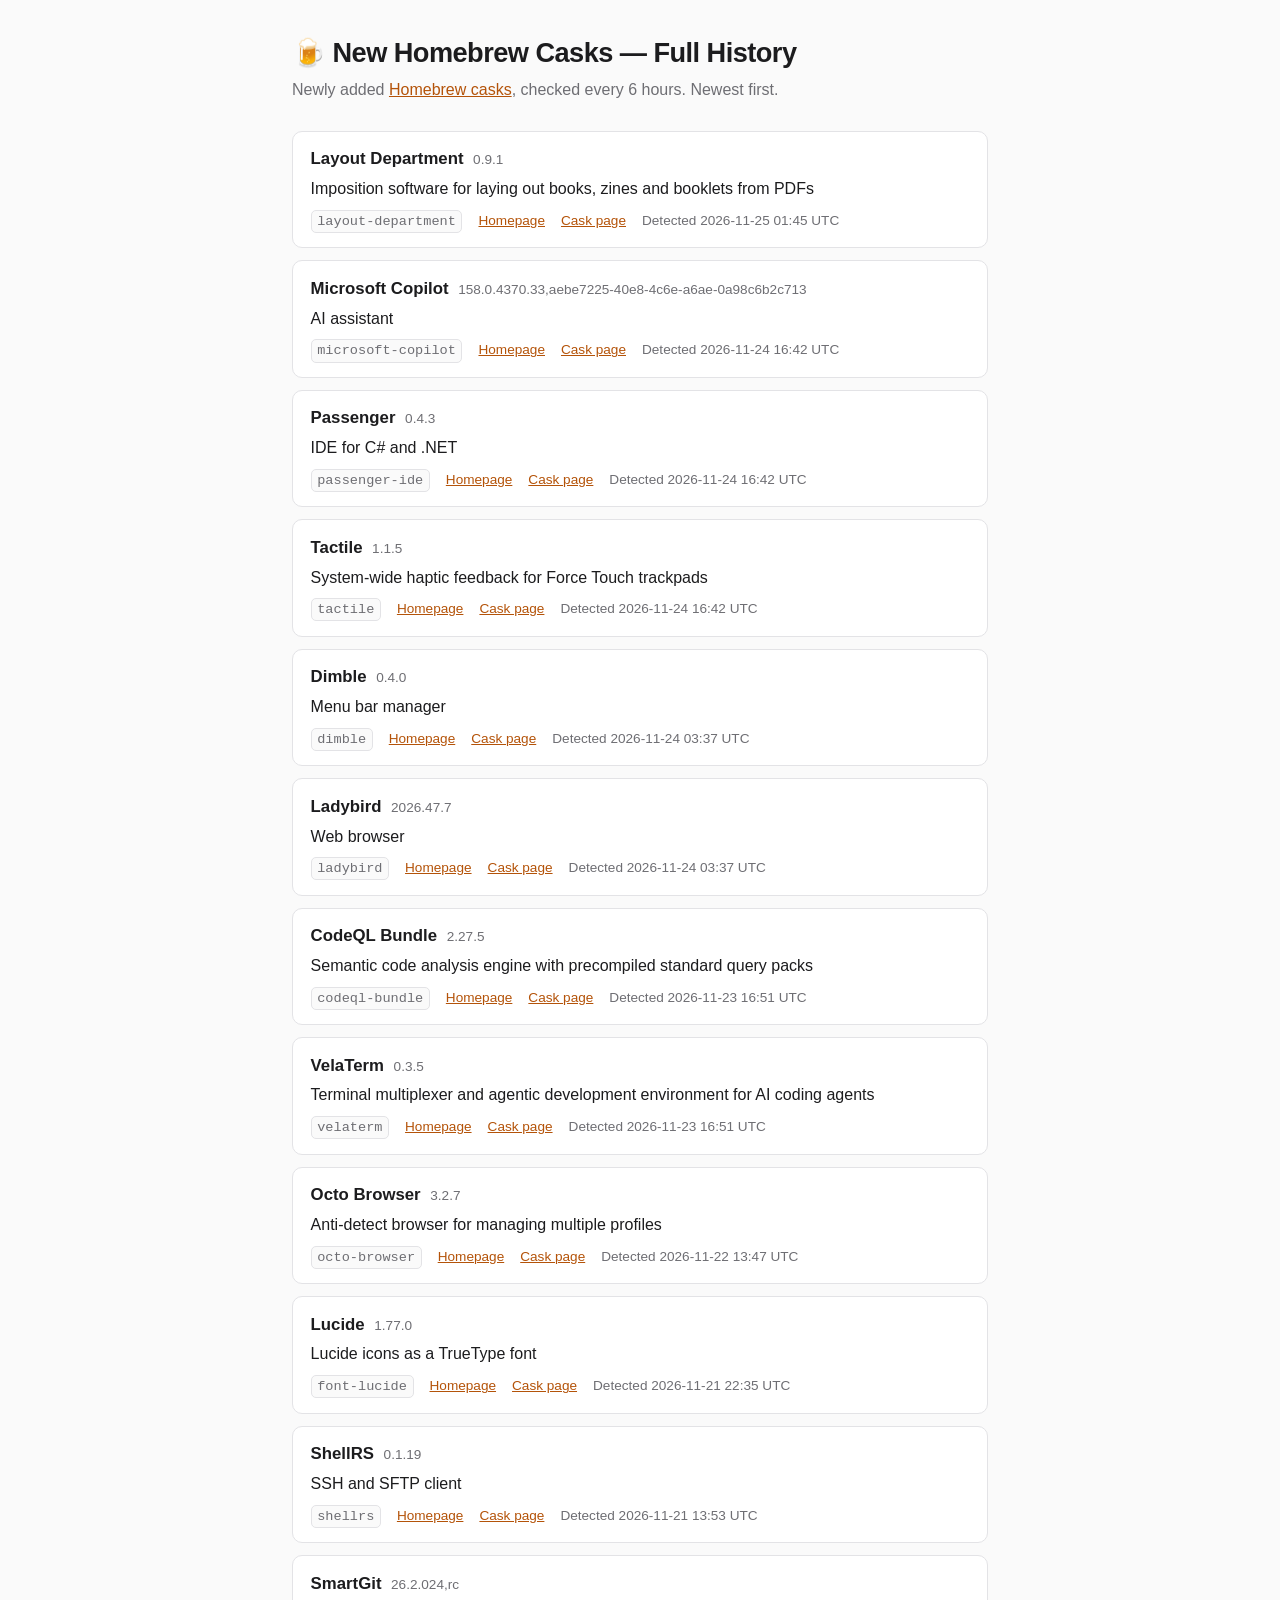
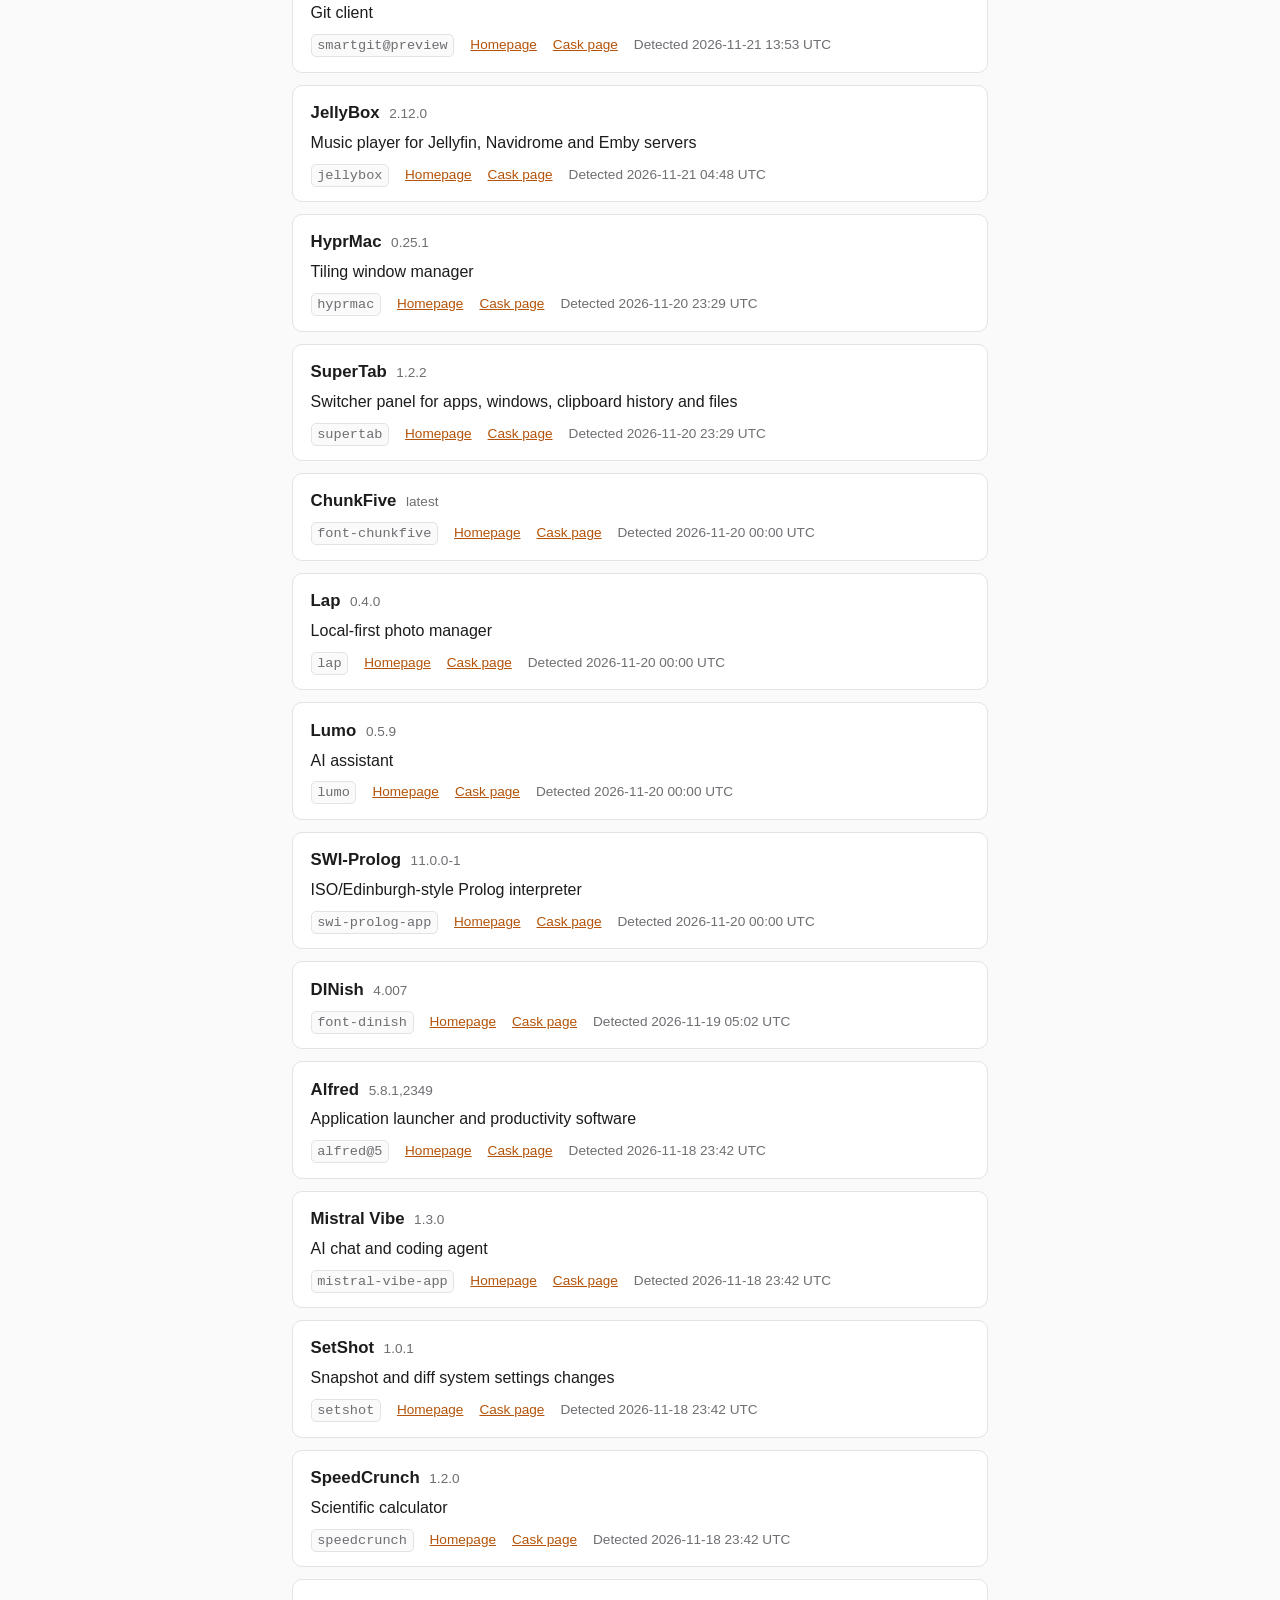
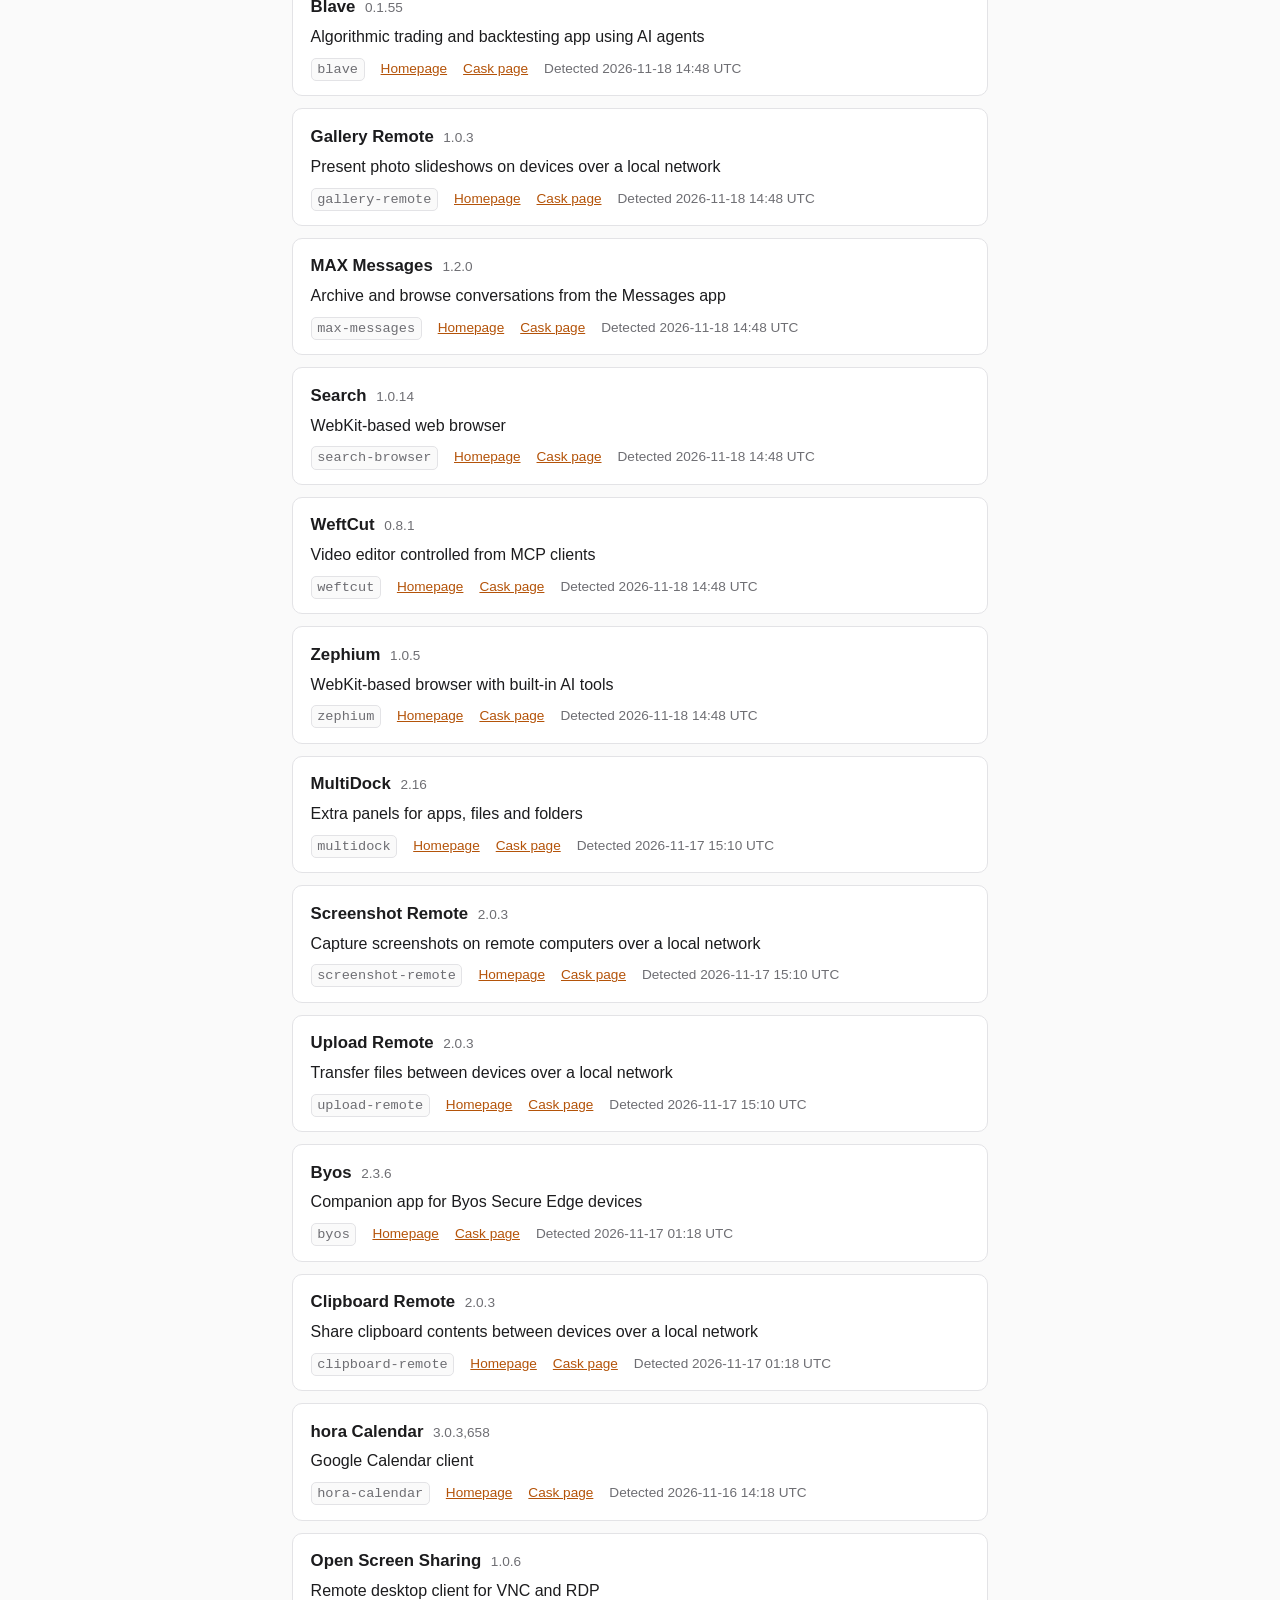
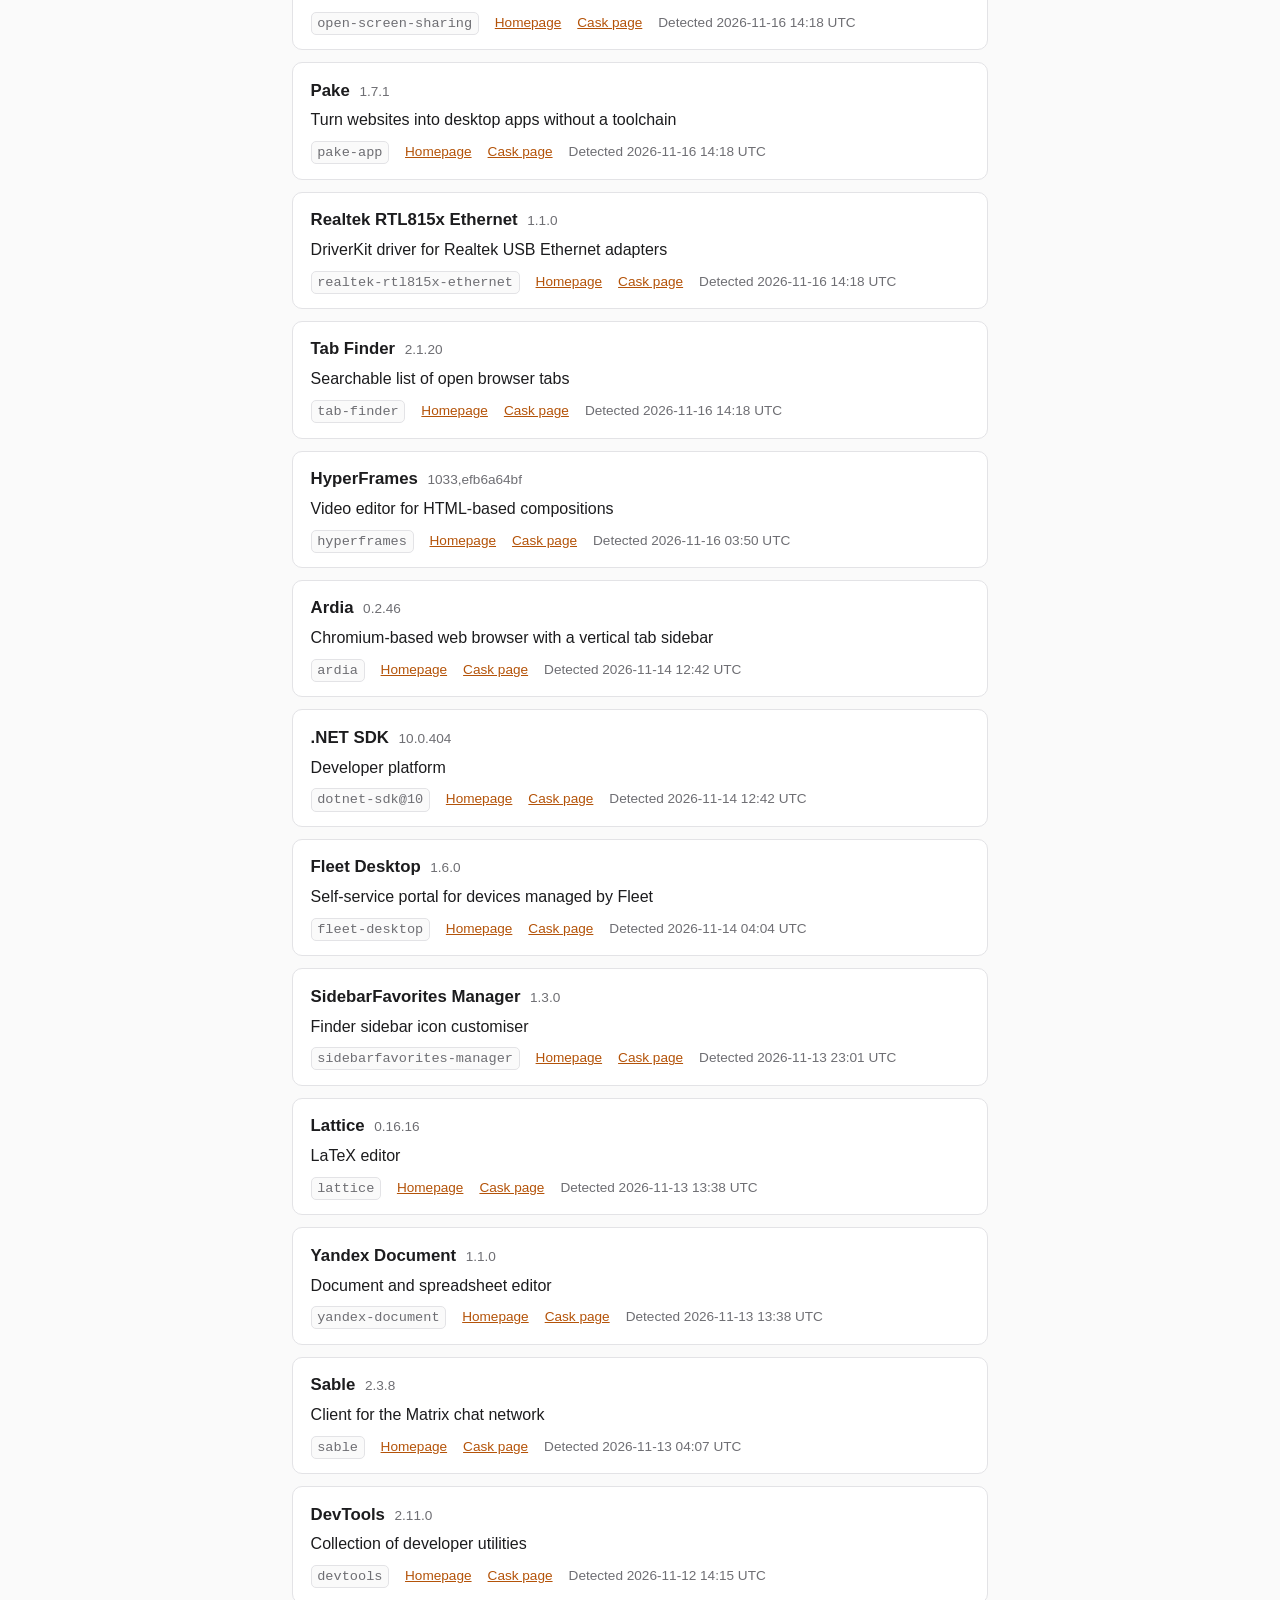
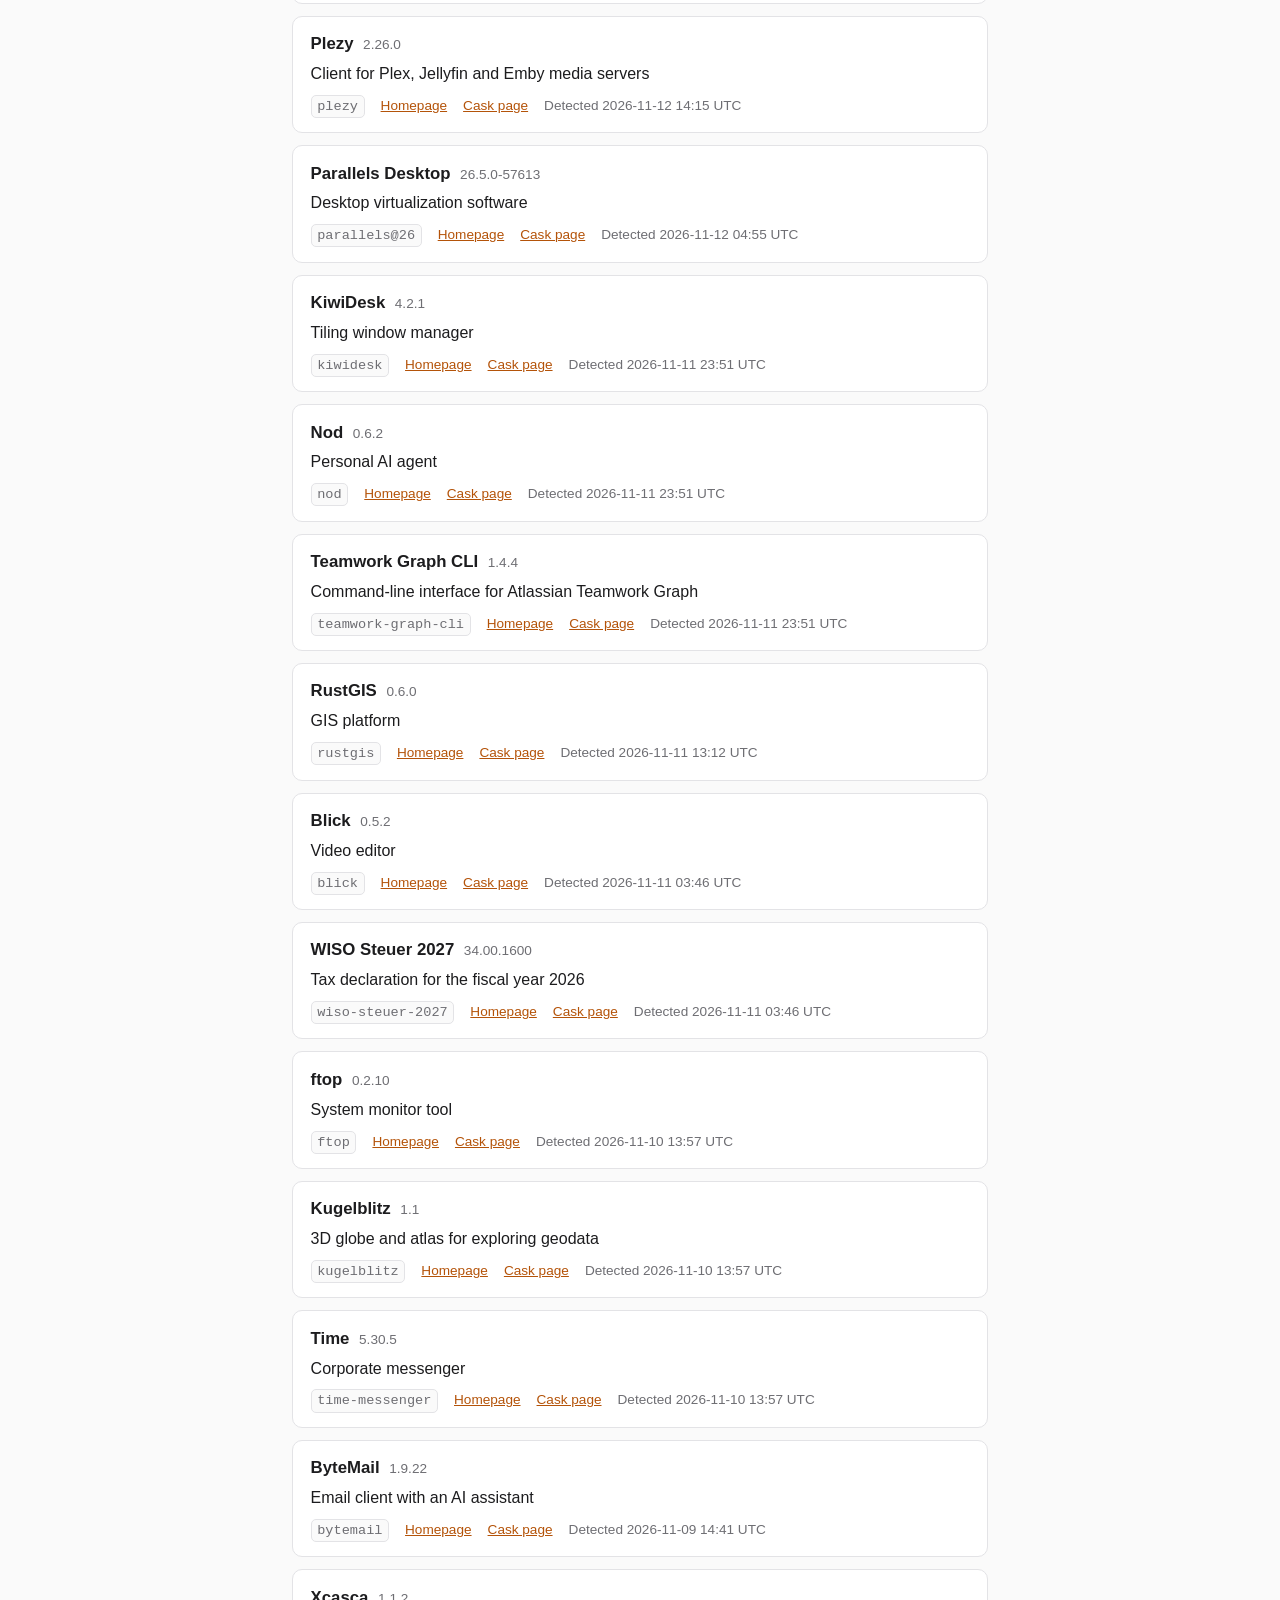
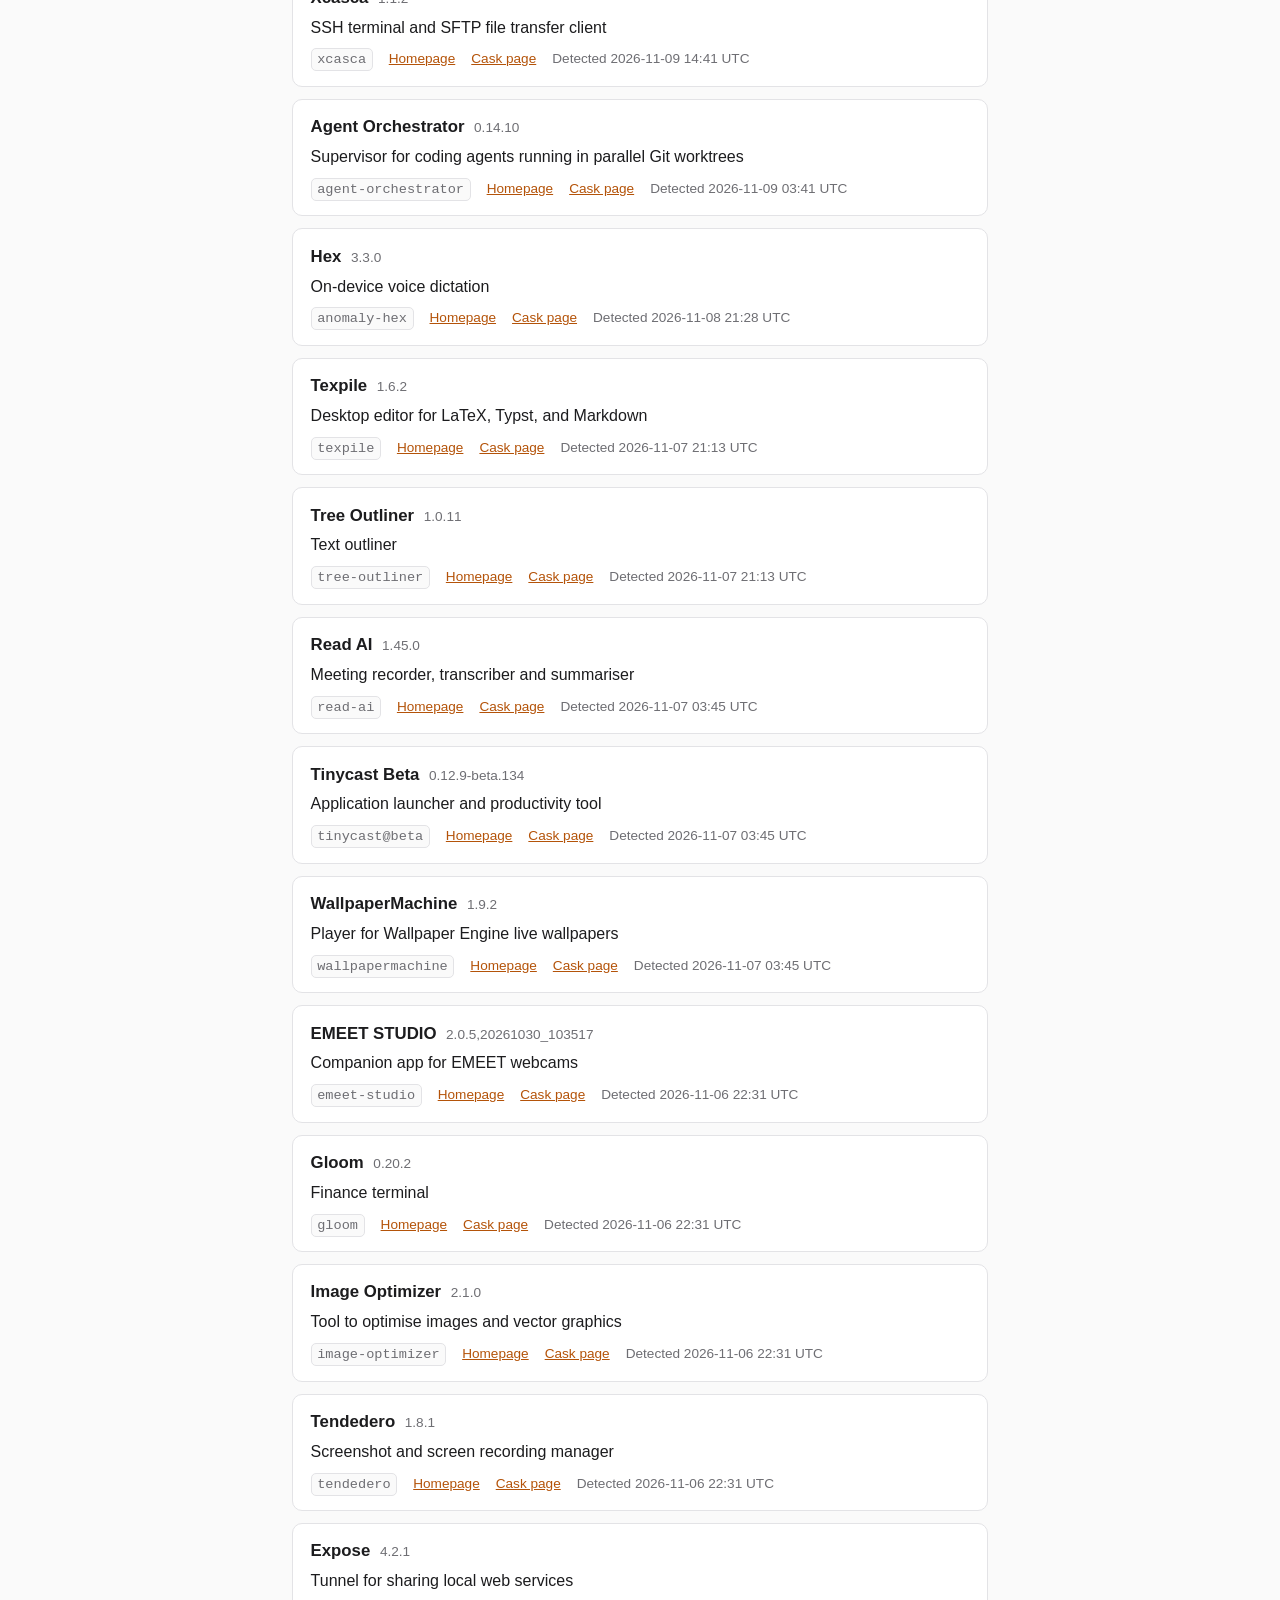
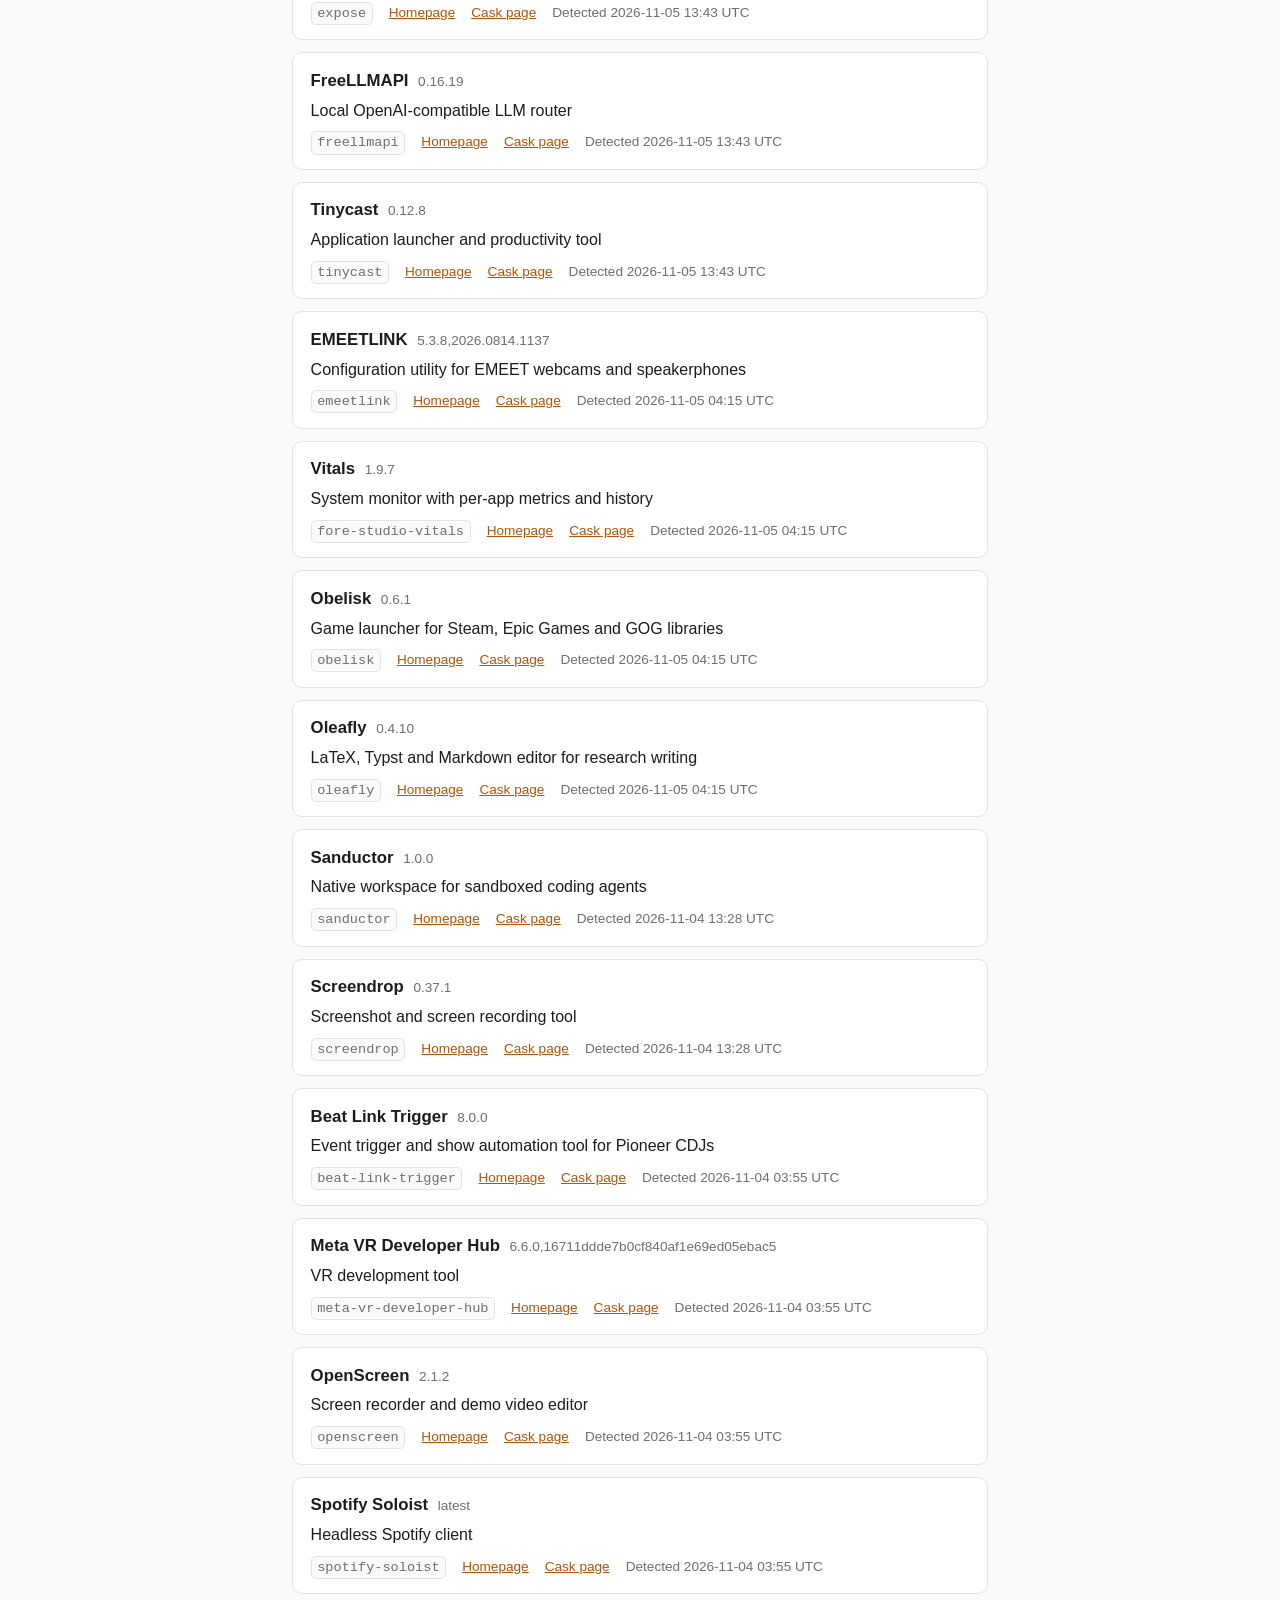
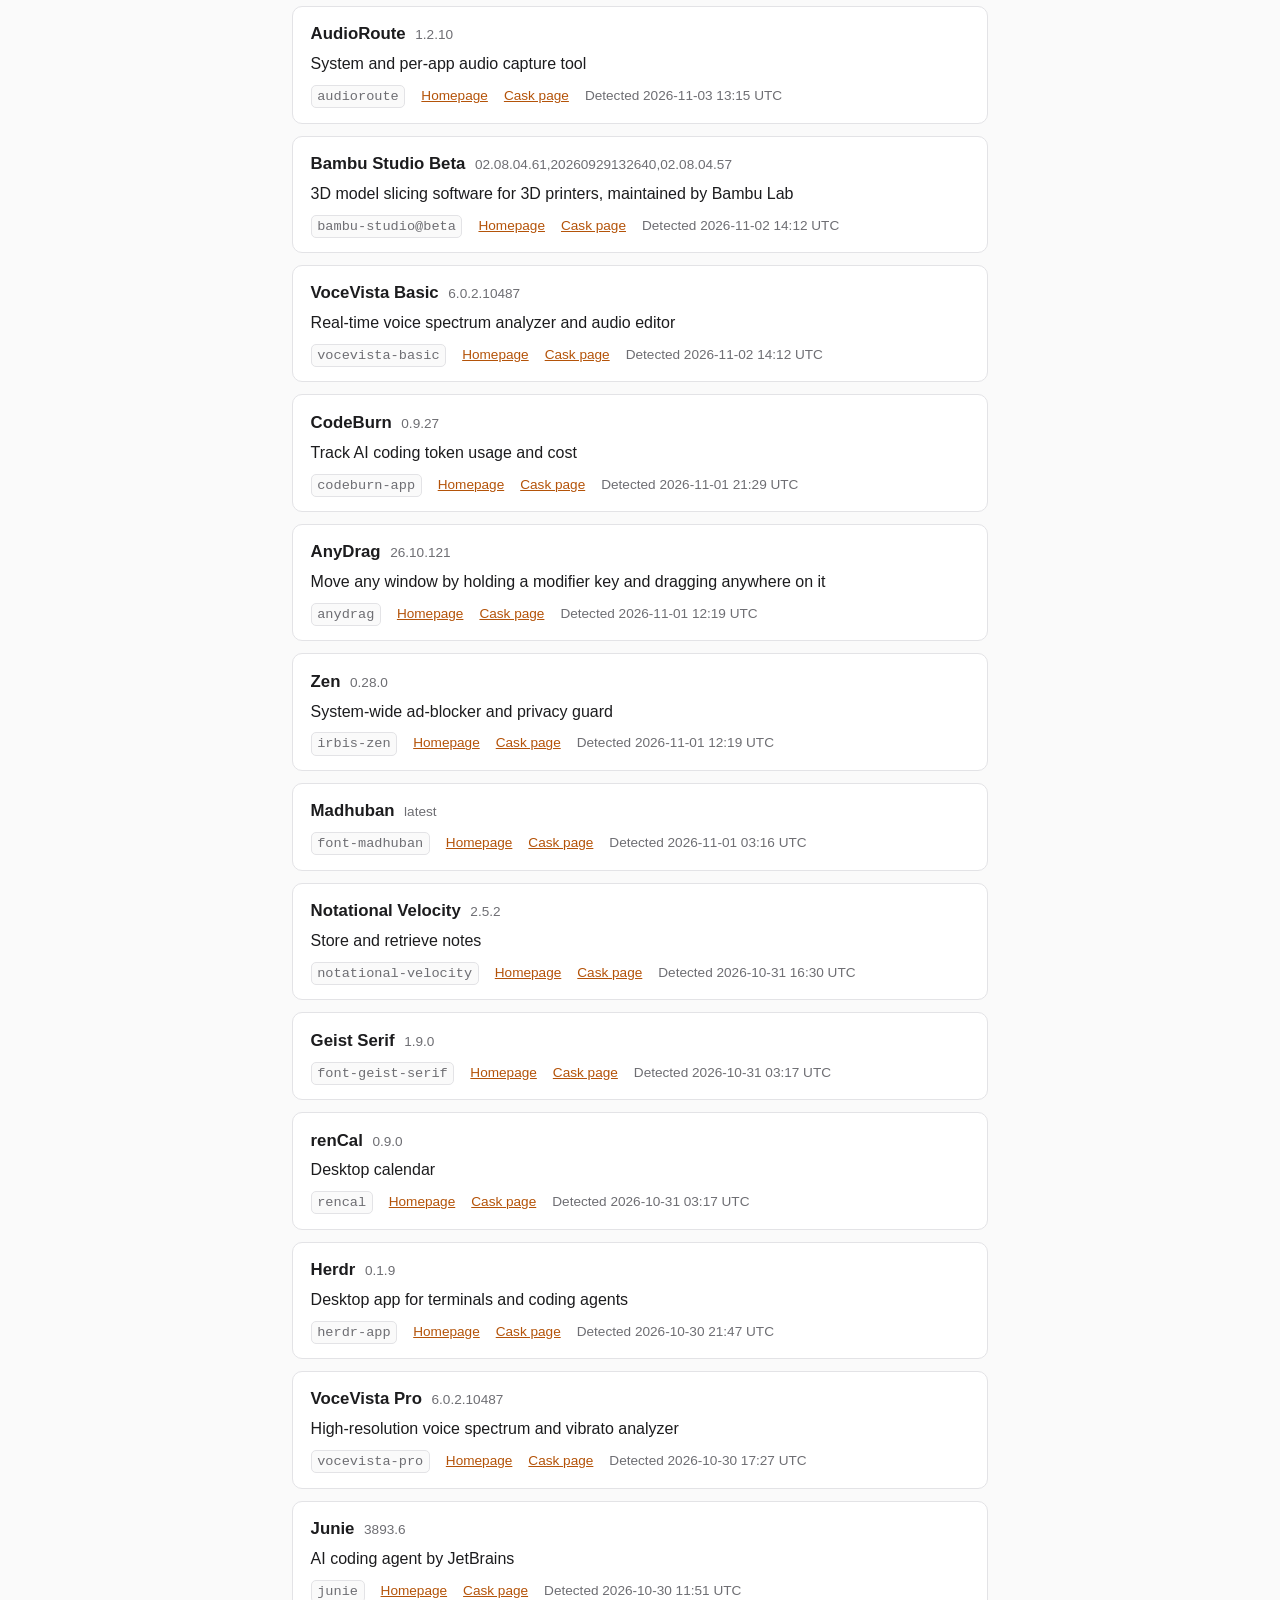
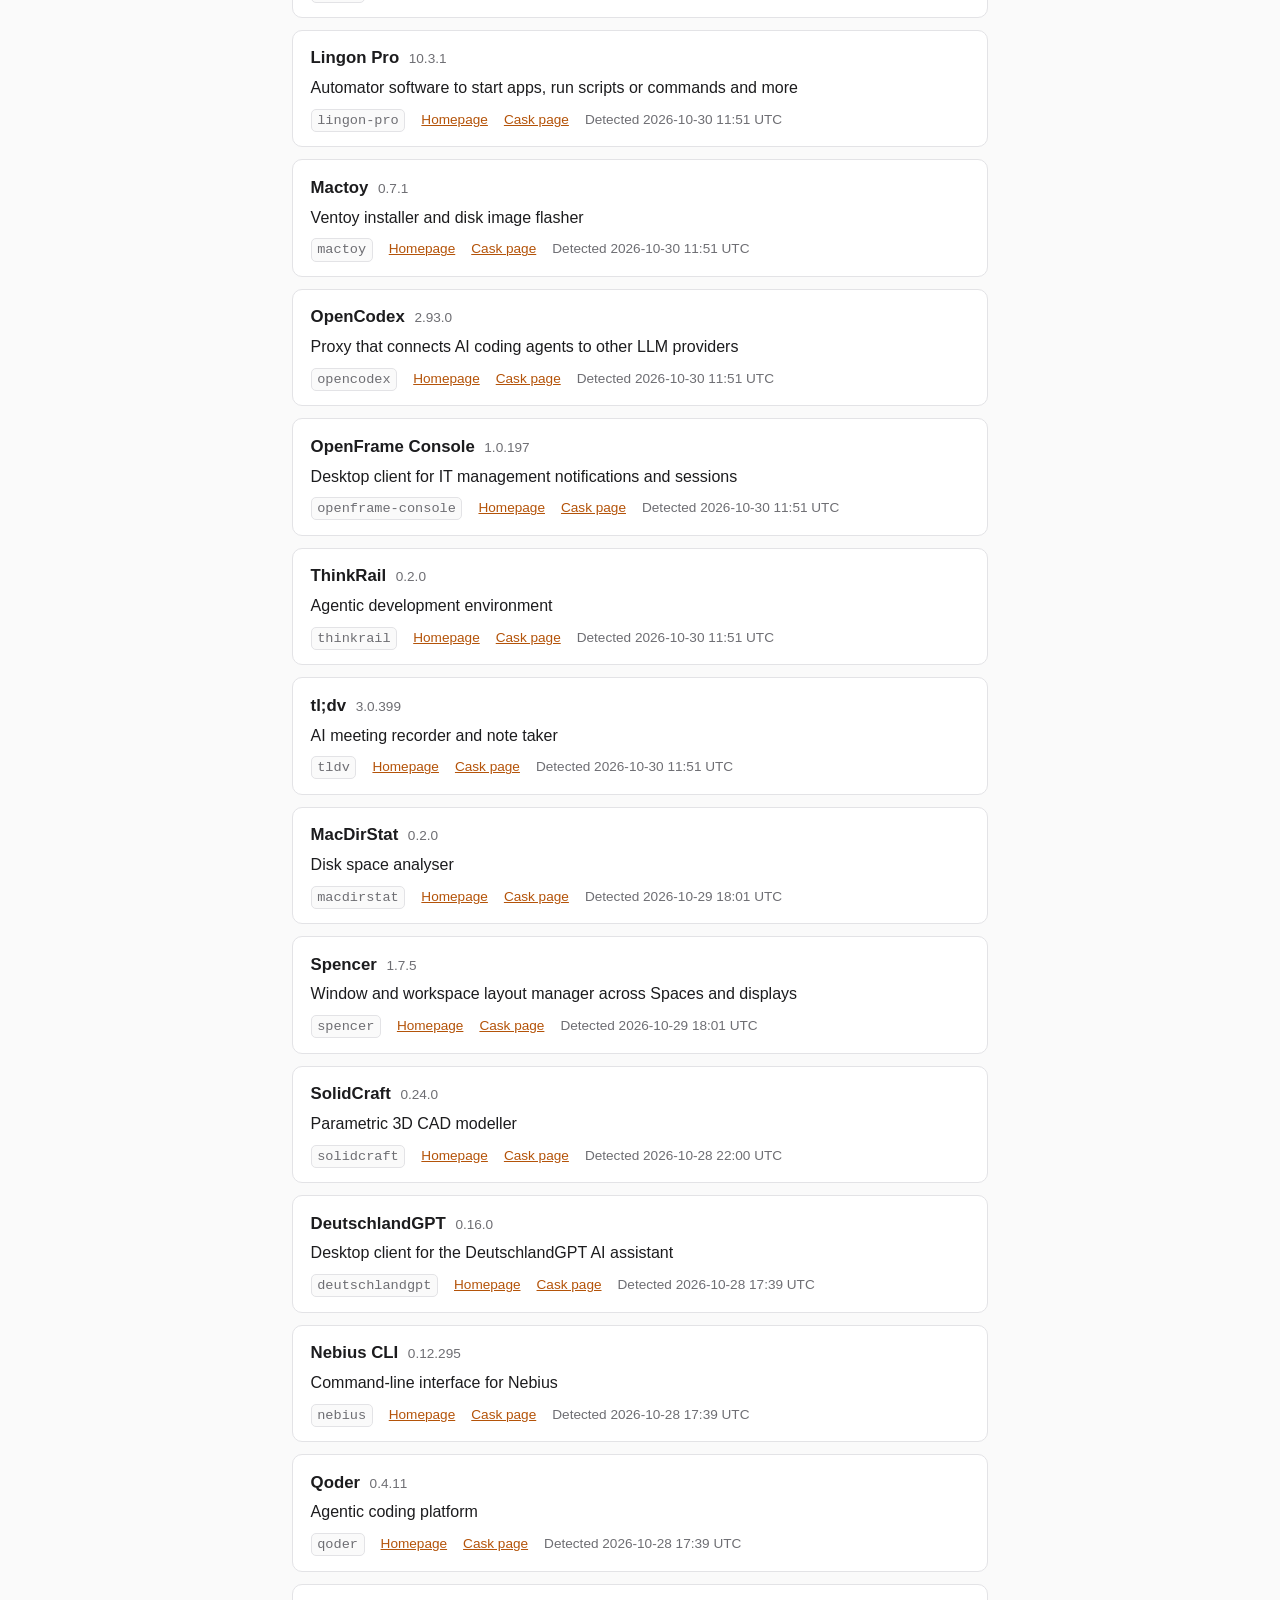
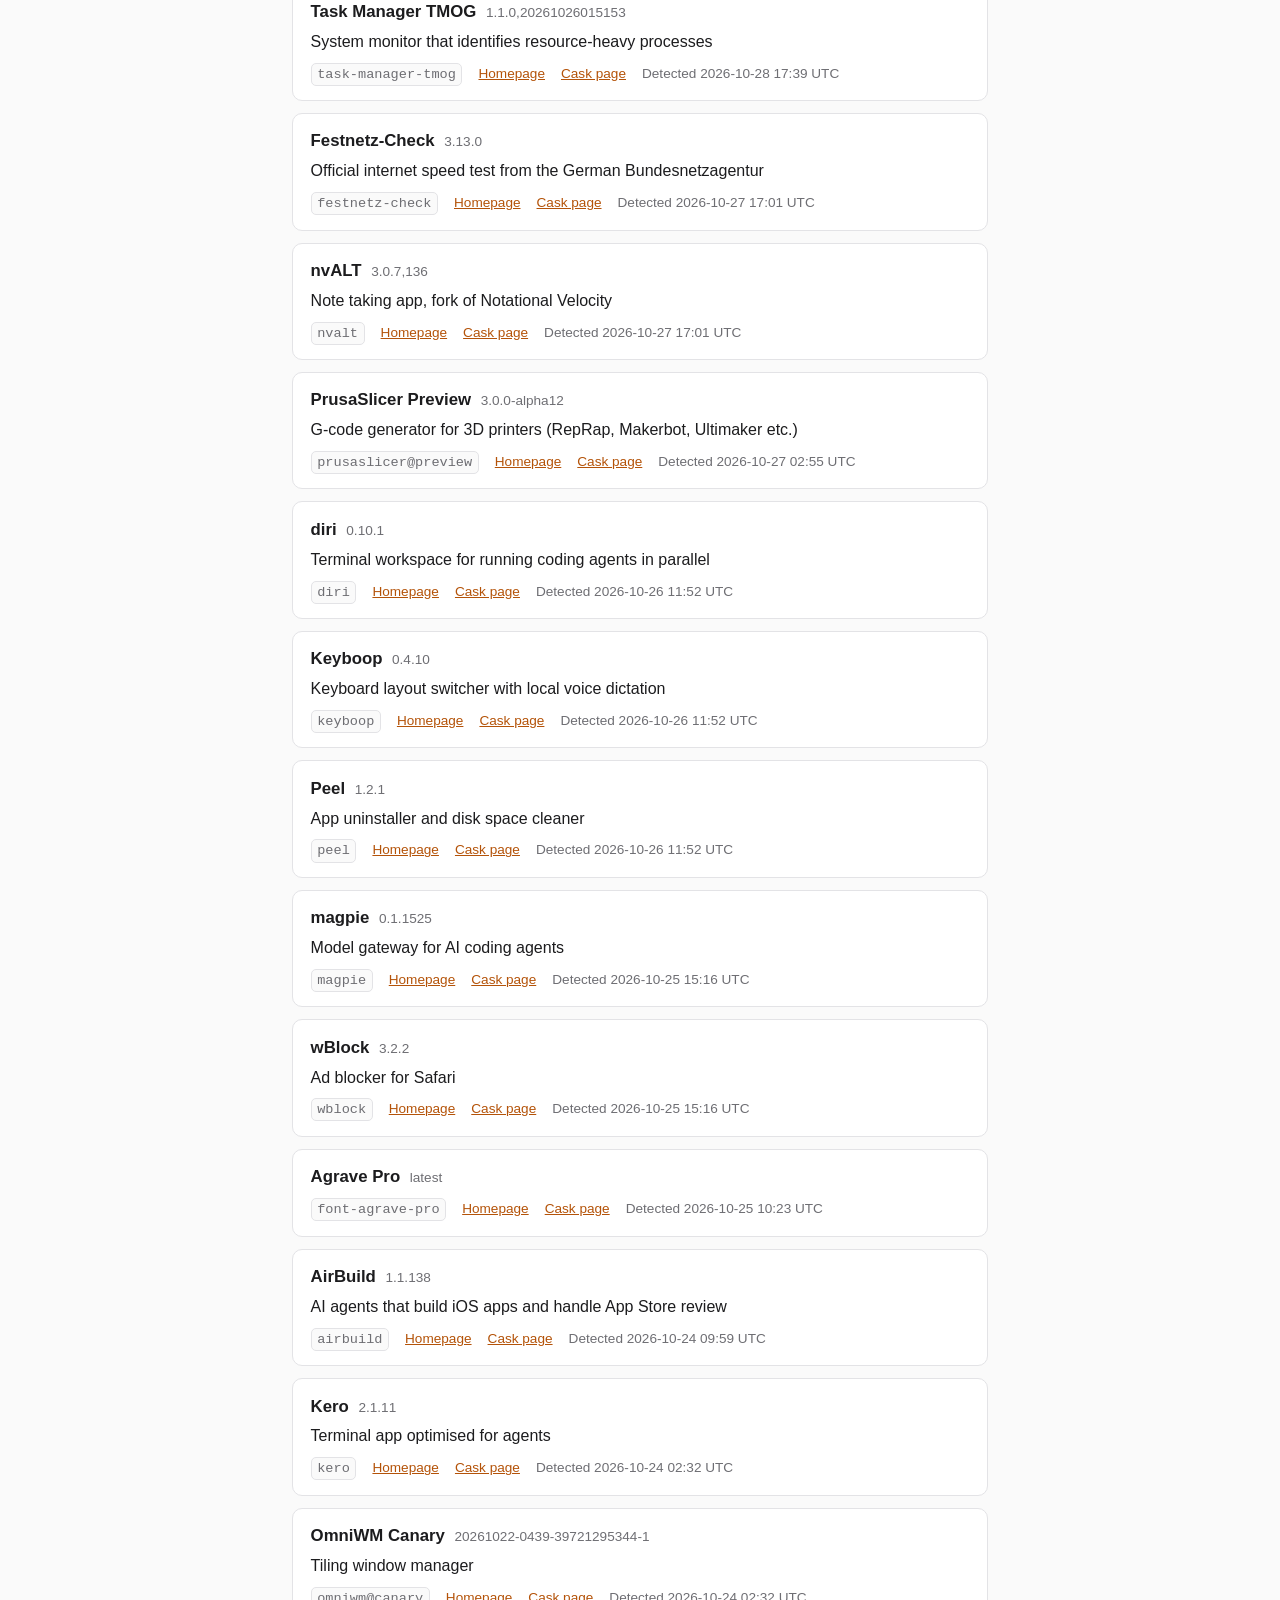
==== docs/history.html @ efac498b "Update cask data (2026-11-25T01:45:02Z)" ====
<!DOCTYPE html>
<html lang="en">
<head>
  <meta charset="utf-8">
  <meta name="viewport" content="width=device-width, initial-scale=1">
  <title>New Homebrew Casks — Full History</title>
  <link rel="stylesheet" href="style.css">
  <link rel="alternate" type="application/rss+xml" title="New Homebrew Casks" href="feed.xml">
</head>
<body>
  <header>
    <h1>🍺 New Homebrew Casks — Full History</h1>
    <p class="subtitle">
      Newly added <a href="https://formulae.brew.sh/cask/">Homebrew casks</a>,
      checked every 6 hours. Newest first.
    </p>
  </header>

  <main>
    
      
      <ul class="casks">
        
        <li class="cask">
          <div class="cask-head">
            <span class="cask-name">Layout Department</span>
            <span class="cask-version">0.9.1</span>
          </div>
          <p class="cask-desc">Imposition software for laying out books, zines and booklets from PDFs</p>
          <div class="cask-meta">
            <code class="cask-token">layout-department</code>
            <a href="https://layoutdepartment.com/" rel="noopener">Homepage</a>
            <a href="https://formulae.brew.sh/cask/layout-department" rel="noopener">Cask page</a>
            <time datetime="2026-11-25T01:45:02Z">Detected 2026-11-25 01:45 UTC</time>
          </div>
        </li>
        
        <li class="cask">
          <div class="cask-head">
            <span class="cask-name">Microsoft Copilot</span>
            <span class="cask-version">158.0.4370.33,aebe7225-40e8-4c6e-a6ae-0a98c6b2c713</span>
          </div>
          <p class="cask-desc">AI assistant</p>
          <div class="cask-meta">
            <code class="cask-token">microsoft-copilot</code>
            <a href="https://www.microsoft.com/en-us/copilot/download-copilot-app" rel="noopener">Homepage</a>
            <a href="https://formulae.brew.sh/cask/microsoft-copilot" rel="noopener">Cask page</a>
            <time datetime="2026-11-24T16:42:49Z">Detected 2026-11-24 16:42 UTC</time>
          </div>
        </li>
        
        <li class="cask">
          <div class="cask-head">
            <span class="cask-name">Passenger</span>
            <span class="cask-version">0.4.3</span>
          </div>
          <p class="cask-desc">IDE for C# and .NET</p>
          <div class="cask-meta">
            <code class="cask-token">passenger-ide</code>
            <a href="https://passenger-ide.net/" rel="noopener">Homepage</a>
            <a href="https://formulae.brew.sh/cask/passenger-ide" rel="noopener">Cask page</a>
            <time datetime="2026-11-24T16:42:49Z">Detected 2026-11-24 16:42 UTC</time>
          </div>
        </li>
        
        <li class="cask">
          <div class="cask-head">
            <span class="cask-name">Tactile</span>
            <span class="cask-version">1.1.5</span>
          </div>
          <p class="cask-desc">System-wide haptic feedback for Force Touch trackpads</p>
          <div class="cask-meta">
            <code class="cask-token">tactile</code>
            <a href="https://tactile.masn.studio/" rel="noopener">Homepage</a>
            <a href="https://formulae.brew.sh/cask/tactile" rel="noopener">Cask page</a>
            <time datetime="2026-11-24T16:42:49Z">Detected 2026-11-24 16:42 UTC</time>
          </div>
        </li>
        
        <li class="cask">
          <div class="cask-head">
            <span class="cask-name">Dimble</span>
            <span class="cask-version">0.4.0</span>
          </div>
          <p class="cask-desc">Menu bar manager</p>
          <div class="cask-meta">
            <code class="cask-token">dimble</code>
            <a href="https://dimble.fif7y.com/" rel="noopener">Homepage</a>
            <a href="https://formulae.brew.sh/cask/dimble" rel="noopener">Cask page</a>
            <time datetime="2026-11-24T03:37:28Z">Detected 2026-11-24 03:37 UTC</time>
          </div>
        </li>
        
        <li class="cask">
          <div class="cask-head">
            <span class="cask-name">Ladybird</span>
            <span class="cask-version">2026.47.7</span>
          </div>
          <p class="cask-desc">Web browser</p>
          <div class="cask-meta">
            <code class="cask-token">ladybird</code>
            <a href="https://ladybird.org/" rel="noopener">Homepage</a>
            <a href="https://formulae.brew.sh/cask/ladybird" rel="noopener">Cask page</a>
            <time datetime="2026-11-24T03:37:28Z">Detected 2026-11-24 03:37 UTC</time>
          </div>
        </li>
        
        <li class="cask">
          <div class="cask-head">
            <span class="cask-name">CodeQL Bundle</span>
            <span class="cask-version">2.27.5</span>
          </div>
          <p class="cask-desc">Semantic code analysis engine with precompiled standard query packs</p>
          <div class="cask-meta">
            <code class="cask-token">codeql-bundle</code>
            <a href="https://codeql.github.com/" rel="noopener">Homepage</a>
            <a href="https://formulae.brew.sh/cask/codeql-bundle" rel="noopener">Cask page</a>
            <time datetime="2026-11-23T16:51:25Z">Detected 2026-11-23 16:51 UTC</time>
          </div>
        </li>
        
        <li class="cask">
          <div class="cask-head">
            <span class="cask-name">VelaTerm</span>
            <span class="cask-version">0.3.5</span>
          </div>
          <p class="cask-desc">Terminal multiplexer and agentic development environment for AI coding agents</p>
          <div class="cask-meta">
            <code class="cask-token">velaterm</code>
            <a href="https://velaterm.com/" rel="noopener">Homepage</a>
            <a href="https://formulae.brew.sh/cask/velaterm" rel="noopener">Cask page</a>
            <time datetime="2026-11-23T16:51:25Z">Detected 2026-11-23 16:51 UTC</time>
          </div>
        </li>
        
        <li class="cask">
          <div class="cask-head">
            <span class="cask-name">Octo Browser</span>
            <span class="cask-version">3.2.7</span>
          </div>
          <p class="cask-desc">Anti-detect browser for managing multiple profiles</p>
          <div class="cask-meta">
            <code class="cask-token">octo-browser</code>
            <a href="https://octobrowser.net/" rel="noopener">Homepage</a>
            <a href="https://formulae.brew.sh/cask/octo-browser" rel="noopener">Cask page</a>
            <time datetime="2026-11-22T13:47:15Z">Detected 2026-11-22 13:47 UTC</time>
          </div>
        </li>
        
        <li class="cask">
          <div class="cask-head">
            <span class="cask-name">Lucide</span>
            <span class="cask-version">1.77.0</span>
          </div>
          <p class="cask-desc">Lucide icons as a TrueType font</p>
          <div class="cask-meta">
            <code class="cask-token">font-lucide</code>
            <a href="https://lucide.dev/" rel="noopener">Homepage</a>
            <a href="https://formulae.brew.sh/cask/font-lucide" rel="noopener">Cask page</a>
            <time datetime="2026-11-21T22:35:33Z">Detected 2026-11-21 22:35 UTC</time>
          </div>
        </li>
        
        <li class="cask">
          <div class="cask-head">
            <span class="cask-name">ShellRS</span>
            <span class="cask-version">0.1.19</span>
          </div>
          <p class="cask-desc">SSH and SFTP client</p>
          <div class="cask-meta">
            <code class="cask-token">shellrs</code>
            <a href="https://shellrs.com/" rel="noopener">Homepage</a>
            <a href="https://formulae.brew.sh/cask/shellrs" rel="noopener">Cask page</a>
            <time datetime="2026-11-21T13:53:58Z">Detected 2026-11-21 13:53 UTC</time>
          </div>
        </li>
        
        <li class="cask">
          <div class="cask-head">
            <span class="cask-name">SmartGit</span>
            <span class="cask-version">26.2.024,rc</span>
          </div>
          <p class="cask-desc">Git client</p>
          <div class="cask-meta">
            <code class="cask-token">smartgit@preview</code>
            <a href="https://www.smartgit.dev/" rel="noopener">Homepage</a>
            <a href="https://formulae.brew.sh/cask/smartgit@preview" rel="noopener">Cask page</a>
            <time datetime="2026-11-21T13:53:58Z">Detected 2026-11-21 13:53 UTC</time>
          </div>
        </li>
        
        <li class="cask">
          <div class="cask-head">
            <span class="cask-name">JellyBox</span>
            <span class="cask-version">2.12.0</span>
          </div>
          <p class="cask-desc">Music player for Jellyfin, Navidrome and Emby servers</p>
          <div class="cask-meta">
            <code class="cask-token">jellybox</code>
            <a href="https://jellybox.app/" rel="noopener">Homepage</a>
            <a href="https://formulae.brew.sh/cask/jellybox" rel="noopener">Cask page</a>
            <time datetime="2026-11-21T04:48:32Z">Detected 2026-11-21 04:48 UTC</time>
          </div>
        </li>
        
        <li class="cask">
          <div class="cask-head">
            <span class="cask-name">HyprMac</span>
            <span class="cask-version">0.25.1</span>
          </div>
          <p class="cask-desc">Tiling window manager</p>
          <div class="cask-meta">
            <code class="cask-token">hyprmac</code>
            <a href="https://hyprmac.app/" rel="noopener">Homepage</a>
            <a href="https://formulae.brew.sh/cask/hyprmac" rel="noopener">Cask page</a>
            <time datetime="2026-11-20T23:29:15Z">Detected 2026-11-20 23:29 UTC</time>
          </div>
        </li>
        
        <li class="cask">
          <div class="cask-head">
            <span class="cask-name">SuperTab</span>
            <span class="cask-version">1.2.2</span>
          </div>
          <p class="cask-desc">Switcher panel for apps, windows, clipboard history and files</p>
          <div class="cask-meta">
            <code class="cask-token">supertab</code>
            <a href="https://noteifyapp.com/supertab/" rel="noopener">Homepage</a>
            <a href="https://formulae.brew.sh/cask/supertab" rel="noopener">Cask page</a>
            <time datetime="2026-11-20T23:29:15Z">Detected 2026-11-20 23:29 UTC</time>
          </div>
        </li>
        
        <li class="cask">
          <div class="cask-head">
            <span class="cask-name">ChunkFive</span>
            <span class="cask-version">latest</span>
          </div>
          
          <div class="cask-meta">
            <code class="cask-token">font-chunkfive</code>
            <a href="https://www.theleagueofmoveabletype.com/chunk" rel="noopener">Homepage</a>
            <a href="https://formulae.brew.sh/cask/font-chunkfive" rel="noopener">Cask page</a>
            <time datetime="2026-11-20T00:00:35Z">Detected 2026-11-20 00:00 UTC</time>
          </div>
        </li>
        
        <li class="cask">
          <div class="cask-head">
            <span class="cask-name">Lap</span>
            <span class="cask-version">0.4.0</span>
          </div>
          <p class="cask-desc">Local-first photo manager</p>
          <div class="cask-meta">
            <code class="cask-token">lap</code>
            <a href="https://julyx10.github.io/lap/" rel="noopener">Homepage</a>
            <a href="https://formulae.brew.sh/cask/lap" rel="noopener">Cask page</a>
            <time datetime="2026-11-20T00:00:35Z">Detected 2026-11-20 00:00 UTC</time>
          </div>
        </li>
        
        <li class="cask">
          <div class="cask-head">
            <span class="cask-name">Lumo</span>
            <span class="cask-version">0.5.9</span>
          </div>
          <p class="cask-desc">AI assistant</p>
          <div class="cask-meta">
            <code class="cask-token">lumo</code>
            <a href="https://proton.me/lumo" rel="noopener">Homepage</a>
            <a href="https://formulae.brew.sh/cask/lumo" rel="noopener">Cask page</a>
            <time datetime="2026-11-20T00:00:35Z">Detected 2026-11-20 00:00 UTC</time>
          </div>
        </li>
        
        <li class="cask">
          <div class="cask-head">
            <span class="cask-name">SWI-Prolog</span>
            <span class="cask-version">11.0.0-1</span>
          </div>
          <p class="cask-desc">ISO/Edinburgh-style Prolog interpreter</p>
          <div class="cask-meta">
            <code class="cask-token">swi-prolog-app</code>
            <a href="https://www.swi-prolog.org/" rel="noopener">Homepage</a>
            <a href="https://formulae.brew.sh/cask/swi-prolog-app" rel="noopener">Cask page</a>
            <time datetime="2026-11-20T00:00:35Z">Detected 2026-11-20 00:00 UTC</time>
          </div>
        </li>
        
        <li class="cask">
          <div class="cask-head">
            <span class="cask-name">DINish</span>
            <span class="cask-version">4.007</span>
          </div>
          
          <div class="cask-meta">
            <code class="cask-token">font-dinish</code>
            <a href="https://github.com/playbeing/dinish" rel="noopener">Homepage</a>
            <a href="https://formulae.brew.sh/cask/font-dinish" rel="noopener">Cask page</a>
            <time datetime="2026-11-19T05:02:18Z">Detected 2026-11-19 05:02 UTC</time>
          </div>
        </li>
        
        <li class="cask">
          <div class="cask-head">
            <span class="cask-name">Alfred</span>
            <span class="cask-version">5.8.1,2349</span>
          </div>
          <p class="cask-desc">Application launcher and productivity software</p>
          <div class="cask-meta">
            <code class="cask-token">alfred@5</code>
            <a href="https://www.alfredapp.com/" rel="noopener">Homepage</a>
            <a href="https://formulae.brew.sh/cask/alfred@5" rel="noopener">Cask page</a>
            <time datetime="2026-11-18T23:42:12Z">Detected 2026-11-18 23:42 UTC</time>
          </div>
        </li>
        
        <li class="cask">
          <div class="cask-head">
            <span class="cask-name">Mistral Vibe</span>
            <span class="cask-version">1.3.0</span>
          </div>
          <p class="cask-desc">AI chat and coding agent</p>
          <div class="cask-meta">
            <code class="cask-token">mistral-vibe-app</code>
            <a href="https://mistral.ai/products/vibe/" rel="noopener">Homepage</a>
            <a href="https://formulae.brew.sh/cask/mistral-vibe-app" rel="noopener">Cask page</a>
            <time datetime="2026-11-18T23:42:12Z">Detected 2026-11-18 23:42 UTC</time>
          </div>
        </li>
        
        <li class="cask">
          <div class="cask-head">
            <span class="cask-name">SetShot</span>
            <span class="cask-version">1.0.1</span>
          </div>
          <p class="cask-desc">Snapshot and diff system settings changes</p>
          <div class="cask-meta">
            <code class="cask-token">setshot</code>
            <a href="https://tidbits.com/setshot/" rel="noopener">Homepage</a>
            <a href="https://formulae.brew.sh/cask/setshot" rel="noopener">Cask page</a>
            <time datetime="2026-11-18T23:42:12Z">Detected 2026-11-18 23:42 UTC</time>
          </div>
        </li>
        
        <li class="cask">
          <div class="cask-head">
            <span class="cask-name">SpeedCrunch</span>
            <span class="cask-version">1.2.0</span>
          </div>
          <p class="cask-desc">Scientific calculator</p>
          <div class="cask-meta">
            <code class="cask-token">speedcrunch</code>
            <a href="https://speedcrunch.org/" rel="noopener">Homepage</a>
            <a href="https://formulae.brew.sh/cask/speedcrunch" rel="noopener">Cask page</a>
            <time datetime="2026-11-18T23:42:12Z">Detected 2026-11-18 23:42 UTC</time>
          </div>
        </li>
        
        <li class="cask">
          <div class="cask-head">
            <span class="cask-name">Blave</span>
            <span class="cask-version">0.1.55</span>
          </div>
          <p class="cask-desc">Algorithmic trading and backtesting app using AI agents</p>
          <div class="cask-meta">
            <code class="cask-token">blave</code>
            <a href="https://blave.org/" rel="noopener">Homepage</a>
            <a href="https://formulae.brew.sh/cask/blave" rel="noopener">Cask page</a>
            <time datetime="2026-11-18T14:48:30Z">Detected 2026-11-18 14:48 UTC</time>
          </div>
        </li>
        
        <li class="cask">
          <div class="cask-head">
            <span class="cask-name">Gallery Remote</span>
            <span class="cask-version">1.0.3</span>
          </div>
          <p class="cask-desc">Present photo slideshows on devices over a local network</p>
          <div class="cask-meta">
            <code class="cask-token">gallery-remote</code>
            <a href="https://www.ntwind.com/remote/gallery.html" rel="noopener">Homepage</a>
            <a href="https://formulae.brew.sh/cask/gallery-remote" rel="noopener">Cask page</a>
            <time datetime="2026-11-18T14:48:30Z">Detected 2026-11-18 14:48 UTC</time>
          </div>
        </li>
        
        <li class="cask">
          <div class="cask-head">
            <span class="cask-name">MAX Messages</span>
            <span class="cask-version">1.2.0</span>
          </div>
          <p class="cask-desc">Archive and browse conversations from the Messages app</p>
          <div class="cask-meta">
            <code class="cask-token">max-messages</code>
            <a href="https://www.mothsoftware.com/content/content/maxmessages.php" rel="noopener">Homepage</a>
            <a href="https://formulae.brew.sh/cask/max-messages" rel="noopener">Cask page</a>
            <time datetime="2026-11-18T14:48:30Z">Detected 2026-11-18 14:48 UTC</time>
          </div>
        </li>
        
        <li class="cask">
          <div class="cask-head">
            <span class="cask-name">Search</span>
            <span class="cask-version">1.0.14</span>
          </div>
          <p class="cask-desc">WebKit-based web browser</p>
          <div class="cask-meta">
            <code class="cask-token">search-browser</code>
            <a href="https://officecommun.com/search" rel="noopener">Homepage</a>
            <a href="https://formulae.brew.sh/cask/search-browser" rel="noopener">Cask page</a>
            <time datetime="2026-11-18T14:48:30Z">Detected 2026-11-18 14:48 UTC</time>
          </div>
        </li>
        
        <li class="cask">
          <div class="cask-head">
            <span class="cask-name">WeftCut</span>
            <span class="cask-version">0.8.1</span>
          </div>
          <p class="cask-desc">Video editor controlled from MCP clients</p>
          <div class="cask-meta">
            <code class="cask-token">weftcut</code>
            <a href="https://weftcut.com/" rel="noopener">Homepage</a>
            <a href="https://formulae.brew.sh/cask/weftcut" rel="noopener">Cask page</a>
            <time datetime="2026-11-18T14:48:30Z">Detected 2026-11-18 14:48 UTC</time>
          </div>
        </li>
        
        <li class="cask">
          <div class="cask-head">
            <span class="cask-name">Zephium</span>
            <span class="cask-version">1.0.5</span>
          </div>
          <p class="cask-desc">WebKit-based browser with built-in AI tools</p>
          <div class="cask-meta">
            <code class="cask-token">zephium</code>
            <a href="https://zephium.app/" rel="noopener">Homepage</a>
            <a href="https://formulae.brew.sh/cask/zephium" rel="noopener">Cask page</a>
            <time datetime="2026-11-18T14:48:30Z">Detected 2026-11-18 14:48 UTC</time>
          </div>
        </li>
        
        <li class="cask">
          <div class="cask-head">
            <span class="cask-name">MultiDock</span>
            <span class="cask-version">2.16</span>
          </div>
          <p class="cask-desc">Extra panels for apps, files and folders</p>
          <div class="cask-meta">
            <code class="cask-token">multidock</code>
            <a href="https://noteifyapp.com/multidock/" rel="noopener">Homepage</a>
            <a href="https://formulae.brew.sh/cask/multidock" rel="noopener">Cask page</a>
            <time datetime="2026-11-17T15:10:27Z">Detected 2026-11-17 15:10 UTC</time>
          </div>
        </li>
        
        <li class="cask">
          <div class="cask-head">
            <span class="cask-name">Screenshot Remote</span>
            <span class="cask-version">2.0.3</span>
          </div>
          <p class="cask-desc">Capture screenshots on remote computers over a local network</p>
          <div class="cask-meta">
            <code class="cask-token">screenshot-remote</code>
            <a href="https://www.ntwind.com/remote/screenshot.html" rel="noopener">Homepage</a>
            <a href="https://formulae.brew.sh/cask/screenshot-remote" rel="noopener">Cask page</a>
            <time datetime="2026-11-17T15:10:27Z">Detected 2026-11-17 15:10 UTC</time>
          </div>
        </li>
        
        <li class="cask">
          <div class="cask-head">
            <span class="cask-name">Upload Remote</span>
            <span class="cask-version">2.0.3</span>
          </div>
          <p class="cask-desc">Transfer files between devices over a local network</p>
          <div class="cask-meta">
            <code class="cask-token">upload-remote</code>
            <a href="https://www.ntwind.com/remote/upload.html" rel="noopener">Homepage</a>
            <a href="https://formulae.brew.sh/cask/upload-remote" rel="noopener">Cask page</a>
            <time datetime="2026-11-17T15:10:27Z">Detected 2026-11-17 15:10 UTC</time>
          </div>
        </li>
        
        <li class="cask">
          <div class="cask-head">
            <span class="cask-name">Byos</span>
            <span class="cask-version">2.3.6</span>
          </div>
          <p class="cask-desc">Companion app for Byos Secure Edge devices</p>
          <div class="cask-meta">
            <code class="cask-token">byos</code>
            <a href="https://www.byos.io/" rel="noopener">Homepage</a>
            <a href="https://formulae.brew.sh/cask/byos" rel="noopener">Cask page</a>
            <time datetime="2026-11-17T01:18:02Z">Detected 2026-11-17 01:18 UTC</time>
          </div>
        </li>
        
        <li class="cask">
          <div class="cask-head">
            <span class="cask-name">Clipboard Remote</span>
            <span class="cask-version">2.0.3</span>
          </div>
          <p class="cask-desc">Share clipboard contents between devices over a local network</p>
          <div class="cask-meta">
            <code class="cask-token">clipboard-remote</code>
            <a href="https://www.ntwind.com/remote/clipboard.html" rel="noopener">Homepage</a>
            <a href="https://formulae.brew.sh/cask/clipboard-remote" rel="noopener">Cask page</a>
            <time datetime="2026-11-17T01:18:02Z">Detected 2026-11-17 01:18 UTC</time>
          </div>
        </li>
        
        <li class="cask">
          <div class="cask-head">
            <span class="cask-name">hora Calendar</span>
            <span class="cask-version">3.0.3,658</span>
          </div>
          <p class="cask-desc">Google Calendar client</p>
          <div class="cask-meta">
            <code class="cask-token">hora-calendar</code>
            <a href="https://horacal.app/" rel="noopener">Homepage</a>
            <a href="https://formulae.brew.sh/cask/hora-calendar" rel="noopener">Cask page</a>
            <time datetime="2026-11-16T14:18:04Z">Detected 2026-11-16 14:18 UTC</time>
          </div>
        </li>
        
        <li class="cask">
          <div class="cask-head">
            <span class="cask-name">Open Screen Sharing</span>
            <span class="cask-version">1.0.6</span>
          </div>
          <p class="cask-desc">Remote desktop client for VNC and RDP</p>
          <div class="cask-meta">
            <code class="cask-token">open-screen-sharing</code>
            <a href="https://github.com/nekohasekai/open-screen-sharing" rel="noopener">Homepage</a>
            <a href="https://formulae.brew.sh/cask/open-screen-sharing" rel="noopener">Cask page</a>
            <time datetime="2026-11-16T14:18:04Z">Detected 2026-11-16 14:18 UTC</time>
          </div>
        </li>
        
        <li class="cask">
          <div class="cask-head">
            <span class="cask-name">Pake</span>
            <span class="cask-version">1.7.1</span>
          </div>
          <p class="cask-desc">Turn websites into desktop apps without a toolchain</p>
          <div class="cask-meta">
            <code class="cask-token">pake-app</code>
            <a href="https://pake.run/" rel="noopener">Homepage</a>
            <a href="https://formulae.brew.sh/cask/pake-app" rel="noopener">Cask page</a>
            <time datetime="2026-11-16T14:18:04Z">Detected 2026-11-16 14:18 UTC</time>
          </div>
        </li>
        
        <li class="cask">
          <div class="cask-head">
            <span class="cask-name">Realtek RTL815x Ethernet</span>
            <span class="cask-version">1.1.0</span>
          </div>
          <p class="cask-desc">DriverKit driver for Realtek USB Ethernet adapters</p>
          <div class="cask-meta">
            <code class="cask-token">realtek-rtl815x-ethernet</code>
            <a href="https://www.realtek.com/Download/List?cate_id=585" rel="noopener">Homepage</a>
            <a href="https://formulae.brew.sh/cask/realtek-rtl815x-ethernet" rel="noopener">Cask page</a>
            <time datetime="2026-11-16T14:18:04Z">Detected 2026-11-16 14:18 UTC</time>
          </div>
        </li>
        
        <li class="cask">
          <div class="cask-head">
            <span class="cask-name">Tab Finder</span>
            <span class="cask-version">2.1.20</span>
          </div>
          <p class="cask-desc">Searchable list of open browser tabs</p>
          <div class="cask-meta">
            <code class="cask-token">tab-finder</code>
            <a href="https://noteifyapp.com/tab-finder/" rel="noopener">Homepage</a>
            <a href="https://formulae.brew.sh/cask/tab-finder" rel="noopener">Cask page</a>
            <time datetime="2026-11-16T14:18:04Z">Detected 2026-11-16 14:18 UTC</time>
          </div>
        </li>
        
        <li class="cask">
          <div class="cask-head">
            <span class="cask-name">HyperFrames</span>
            <span class="cask-version">1033,efb6a64bf</span>
          </div>
          <p class="cask-desc">Video editor for HTML-based compositions</p>
          <div class="cask-meta">
            <code class="cask-token">hyperframes</code>
            <a href="https://hyperframes.heygen.com/" rel="noopener">Homepage</a>
            <a href="https://formulae.brew.sh/cask/hyperframes" rel="noopener">Cask page</a>
            <time datetime="2026-11-16T03:50:35Z">Detected 2026-11-16 03:50 UTC</time>
          </div>
        </li>
        
        <li class="cask">
          <div class="cask-head">
            <span class="cask-name">Ardia</span>
            <span class="cask-version">0.2.46</span>
          </div>
          <p class="cask-desc">Chromium-based web browser with a vertical tab sidebar</p>
          <div class="cask-meta">
            <code class="cask-token">ardia</code>
            <a href="https://ardia.dev/" rel="noopener">Homepage</a>
            <a href="https://formulae.brew.sh/cask/ardia" rel="noopener">Cask page</a>
            <time datetime="2026-11-14T12:42:56Z">Detected 2026-11-14 12:42 UTC</time>
          </div>
        </li>
        
        <li class="cask">
          <div class="cask-head">
            <span class="cask-name">.NET SDK</span>
            <span class="cask-version">10.0.404</span>
          </div>
          <p class="cask-desc">Developer platform</p>
          <div class="cask-meta">
            <code class="cask-token">dotnet-sdk@10</code>
            <a href="https://www.microsoft.com/net/core#macos" rel="noopener">Homepage</a>
            <a href="https://formulae.brew.sh/cask/dotnet-sdk@10" rel="noopener">Cask page</a>
            <time datetime="2026-11-14T12:42:56Z">Detected 2026-11-14 12:42 UTC</time>
          </div>
        </li>
        
        <li class="cask">
          <div class="cask-head">
            <span class="cask-name">Fleet Desktop</span>
            <span class="cask-version">1.6.0</span>
          </div>
          <p class="cask-desc">Self-service portal for devices managed by Fleet</p>
          <div class="cask-meta">
            <code class="cask-token">fleet-desktop</code>
            <a href="https://fleetdm.com/guides/fleet-desktop" rel="noopener">Homepage</a>
            <a href="https://formulae.brew.sh/cask/fleet-desktop" rel="noopener">Cask page</a>
            <time datetime="2026-11-14T04:04:00Z">Detected 2026-11-14 04:04 UTC</time>
          </div>
        </li>
        
        <li class="cask">
          <div class="cask-head">
            <span class="cask-name">SidebarFavorites Manager</span>
            <span class="cask-version">1.3.0</span>
          </div>
          <p class="cask-desc">Finder sidebar icon customiser</p>
          <div class="cask-meta">
            <code class="cask-token">sidebarfavorites-manager</code>
            <a href="https://github.com/ivg-design/SidebarFavorites" rel="noopener">Homepage</a>
            <a href="https://formulae.brew.sh/cask/sidebarfavorites-manager" rel="noopener">Cask page</a>
            <time datetime="2026-11-13T23:01:27Z">Detected 2026-11-13 23:01 UTC</time>
          </div>
        </li>
        
        <li class="cask">
          <div class="cask-head">
            <span class="cask-name">Lattice</span>
            <span class="cask-version">0.16.16</span>
          </div>
          <p class="cask-desc">LaTeX editor</p>
          <div class="cask-meta">
            <code class="cask-token">lattice</code>
            <a href="https://leo1oel.github.io/lattice/" rel="noopener">Homepage</a>
            <a href="https://formulae.brew.sh/cask/lattice" rel="noopener">Cask page</a>
            <time datetime="2026-11-13T13:38:39Z">Detected 2026-11-13 13:38 UTC</time>
          </div>
        </li>
        
        <li class="cask">
          <div class="cask-head">
            <span class="cask-name">Yandex Document</span>
            <span class="cask-version">1.1.0</span>
          </div>
          <p class="cask-desc">Document and spreadsheet editor</p>
          <div class="cask-meta">
            <code class="cask-token">yandex-document</code>
            <a href="https://360.yandex.ru/documents/desktop/" rel="noopener">Homepage</a>
            <a href="https://formulae.brew.sh/cask/yandex-document" rel="noopener">Cask page</a>
            <time datetime="2026-11-13T13:38:39Z">Detected 2026-11-13 13:38 UTC</time>
          </div>
        </li>
        
        <li class="cask">
          <div class="cask-head">
            <span class="cask-name">Sable</span>
            <span class="cask-version">2.3.8</span>
          </div>
          <p class="cask-desc">Client for the Matrix chat network</p>
          <div class="cask-meta">
            <code class="cask-token">sable</code>
            <a href="https://sable.moe/" rel="noopener">Homepage</a>
            <a href="https://formulae.brew.sh/cask/sable" rel="noopener">Cask page</a>
            <time datetime="2026-11-13T04:07:19Z">Detected 2026-11-13 04:07 UTC</time>
          </div>
        </li>
        
        <li class="cask">
          <div class="cask-head">
            <span class="cask-name">DevTools</span>
            <span class="cask-version">2.11.0</span>
          </div>
          <p class="cask-desc">Collection of developer utilities</p>
          <div class="cask-meta">
            <code class="cask-token">devtools</code>
            <a href="https://github.com/me-shaon/devtools" rel="noopener">Homepage</a>
            <a href="https://formulae.brew.sh/cask/devtools" rel="noopener">Cask page</a>
            <time datetime="2026-11-12T14:15:15Z">Detected 2026-11-12 14:15 UTC</time>
          </div>
        </li>
        
        <li class="cask">
          <div class="cask-head">
            <span class="cask-name">Plezy</span>
            <span class="cask-version">2.26.0</span>
          </div>
          <p class="cask-desc">Client for Plex, Jellyfin and Emby media servers</p>
          <div class="cask-meta">
            <code class="cask-token">plezy</code>
            <a href="https://plezy.app/" rel="noopener">Homepage</a>
            <a href="https://formulae.brew.sh/cask/plezy" rel="noopener">Cask page</a>
            <time datetime="2026-11-12T14:15:15Z">Detected 2026-11-12 14:15 UTC</time>
          </div>
        </li>
        
        <li class="cask">
          <div class="cask-head">
            <span class="cask-name">Parallels Desktop</span>
            <span class="cask-version">26.5.0-57613</span>
          </div>
          <p class="cask-desc">Desktop virtualization software</p>
          <div class="cask-meta">
            <code class="cask-token">parallels@26</code>
            <a href="https://www.parallels.com/products/desktop/" rel="noopener">Homepage</a>
            <a href="https://formulae.brew.sh/cask/parallels@26" rel="noopener">Cask page</a>
            <time datetime="2026-11-12T04:55:15Z">Detected 2026-11-12 04:55 UTC</time>
          </div>
        </li>
        
        <li class="cask">
          <div class="cask-head">
            <span class="cask-name">KiwiDesk</span>
            <span class="cask-version">4.2.1</span>
          </div>
          <p class="cask-desc">Tiling window manager</p>
          <div class="cask-meta">
            <code class="cask-token">kiwidesk</code>
            <a href="https://kiwidesk.kiwicanopy.com/" rel="noopener">Homepage</a>
            <a href="https://formulae.brew.sh/cask/kiwidesk" rel="noopener">Cask page</a>
            <time datetime="2026-11-11T23:51:29Z">Detected 2026-11-11 23:51 UTC</time>
          </div>
        </li>
        
        <li class="cask">
          <div class="cask-head">
            <span class="cask-name">Nod</span>
            <span class="cask-version">0.6.2</span>
          </div>
          <p class="cask-desc">Personal AI agent</p>
          <div class="cask-meta">
            <code class="cask-token">nod</code>
            <a href="https://nod.n8n.io/" rel="noopener">Homepage</a>
            <a href="https://formulae.brew.sh/cask/nod" rel="noopener">Cask page</a>
            <time datetime="2026-11-11T23:51:29Z">Detected 2026-11-11 23:51 UTC</time>
          </div>
        </li>
        
        <li class="cask">
          <div class="cask-head">
            <span class="cask-name">Teamwork Graph CLI</span>
            <span class="cask-version">1.4.4</span>
          </div>
          <p class="cask-desc">Command-line interface for Atlassian Teamwork Graph</p>
          <div class="cask-meta">
            <code class="cask-token">teamwork-graph-cli</code>
            <a href="https://developer.atlassian.com/cloud/twg-cli" rel="noopener">Homepage</a>
            <a href="https://formulae.brew.sh/cask/teamwork-graph-cli" rel="noopener">Cask page</a>
            <time datetime="2026-11-11T23:51:29Z">Detected 2026-11-11 23:51 UTC</time>
          </div>
        </li>
        
        <li class="cask">
          <div class="cask-head">
            <span class="cask-name">RustGIS</span>
            <span class="cask-version">0.6.0</span>
          </div>
          <p class="cask-desc">GIS platform</p>
          <div class="cask-meta">
            <code class="cask-token">rustgis</code>
            <a href="https://rustgis.app/" rel="noopener">Homepage</a>
            <a href="https://formulae.brew.sh/cask/rustgis" rel="noopener">Cask page</a>
            <time datetime="2026-11-11T13:12:26Z">Detected 2026-11-11 13:12 UTC</time>
          </div>
        </li>
        
        <li class="cask">
          <div class="cask-head">
            <span class="cask-name">Blick</span>
            <span class="cask-version">0.5.2</span>
          </div>
          <p class="cask-desc">Video editor</p>
          <div class="cask-meta">
            <code class="cask-token">blick</code>
            <a href="https://blickeditor.com/" rel="noopener">Homepage</a>
            <a href="https://formulae.brew.sh/cask/blick" rel="noopener">Cask page</a>
            <time datetime="2026-11-11T03:46:21Z">Detected 2026-11-11 03:46 UTC</time>
          </div>
        </li>
        
        <li class="cask">
          <div class="cask-head">
            <span class="cask-name">WISO Steuer 2027</span>
            <span class="cask-version">34.00.1600</span>
          </div>
          <p class="cask-desc">Tax declaration for the fiscal year 2026</p>
          <div class="cask-meta">
            <code class="cask-token">wiso-steuer-2027</code>
            <a href="https://www.buhl.de/download/wiso-steuer-2027/" rel="noopener">Homepage</a>
            <a href="https://formulae.brew.sh/cask/wiso-steuer-2027" rel="noopener">Cask page</a>
            <time datetime="2026-11-11T03:46:21Z">Detected 2026-11-11 03:46 UTC</time>
          </div>
        </li>
        
        <li class="cask">
          <div class="cask-head">
            <span class="cask-name">ftop</span>
            <span class="cask-version">0.2.10</span>
          </div>
          <p class="cask-desc">System monitor tool</p>
          <div class="cask-meta">
            <code class="cask-token">ftop</code>
            <a href="https://github.com/Nongfsq/ftop" rel="noopener">Homepage</a>
            <a href="https://formulae.brew.sh/cask/ftop" rel="noopener">Cask page</a>
            <time datetime="2026-11-10T13:57:43Z">Detected 2026-11-10 13:57 UTC</time>
          </div>
        </li>
        
        <li class="cask">
          <div class="cask-head">
            <span class="cask-name">Kugelblitz</span>
            <span class="cask-version">1.1</span>
          </div>
          <p class="cask-desc">3D globe and atlas for exploring geodata</p>
          <div class="cask-meta">
            <code class="cask-token">kugelblitz</code>
            <a href="https://apps.metaebene.me/en/kugelblitz" rel="noopener">Homepage</a>
            <a href="https://formulae.brew.sh/cask/kugelblitz" rel="noopener">Cask page</a>
            <time datetime="2026-11-10T13:57:43Z">Detected 2026-11-10 13:57 UTC</time>
          </div>
        </li>
        
        <li class="cask">
          <div class="cask-head">
            <span class="cask-name">Time</span>
            <span class="cask-version">5.30.5</span>
          </div>
          <p class="cask-desc">Corporate messenger</p>
          <div class="cask-meta">
            <code class="cask-token">time-messenger</code>
            <a href="https://time-messenger.ru/" rel="noopener">Homepage</a>
            <a href="https://formulae.brew.sh/cask/time-messenger" rel="noopener">Cask page</a>
            <time datetime="2026-11-10T13:57:43Z">Detected 2026-11-10 13:57 UTC</time>
          </div>
        </li>
        
        <li class="cask">
          <div class="cask-head">
            <span class="cask-name">ByteMail</span>
            <span class="cask-version">1.9.22</span>
          </div>
          <p class="cask-desc">Email client with an AI assistant</p>
          <div class="cask-meta">
            <code class="cask-token">bytemail</code>
            <a href="https://bytemailapp.com/" rel="noopener">Homepage</a>
            <a href="https://formulae.brew.sh/cask/bytemail" rel="noopener">Cask page</a>
            <time datetime="2026-11-09T14:41:54Z">Detected 2026-11-09 14:41 UTC</time>
          </div>
        </li>
        
        <li class="cask">
          <div class="cask-head">
            <span class="cask-name">Xcasca</span>
            <span class="cask-version">1.1.2</span>
          </div>
          <p class="cask-desc">SSH terminal and SFTP file transfer client</p>
          <div class="cask-meta">
            <code class="cask-token">xcasca</code>
            <a href="https://www.xcasca.com/" rel="noopener">Homepage</a>
            <a href="https://formulae.brew.sh/cask/xcasca" rel="noopener">Cask page</a>
            <time datetime="2026-11-09T14:41:54Z">Detected 2026-11-09 14:41 UTC</time>
          </div>
        </li>
        
        <li class="cask">
          <div class="cask-head">
            <span class="cask-name">Agent Orchestrator</span>
            <span class="cask-version">0.14.10</span>
          </div>
          <p class="cask-desc">Supervisor for coding agents running in parallel Git worktrees</p>
          <div class="cask-meta">
            <code class="cask-token">agent-orchestrator</code>
            <a href="https://orchestrator.inc/" rel="noopener">Homepage</a>
            <a href="https://formulae.brew.sh/cask/agent-orchestrator" rel="noopener">Cask page</a>
            <time datetime="2026-11-09T03:41:29Z">Detected 2026-11-09 03:41 UTC</time>
          </div>
        </li>
        
        <li class="cask">
          <div class="cask-head">
            <span class="cask-name">Hex</span>
            <span class="cask-version">3.3.0</span>
          </div>
          <p class="cask-desc">On-device voice dictation</p>
          <div class="cask-meta">
            <code class="cask-token">anomaly-hex</code>
            <a href="https://anoma.ly/hex/" rel="noopener">Homepage</a>
            <a href="https://formulae.brew.sh/cask/anomaly-hex" rel="noopener">Cask page</a>
            <time datetime="2026-11-08T21:28:56Z">Detected 2026-11-08 21:28 UTC</time>
          </div>
        </li>
        
        <li class="cask">
          <div class="cask-head">
            <span class="cask-name">Texpile</span>
            <span class="cask-version">1.6.2</span>
          </div>
          <p class="cask-desc">Desktop editor for LaTeX, Typst, and Markdown</p>
          <div class="cask-meta">
            <code class="cask-token">texpile</code>
            <a href="https://texpile.com/" rel="noopener">Homepage</a>
            <a href="https://formulae.brew.sh/cask/texpile" rel="noopener">Cask page</a>
            <time datetime="2026-11-07T21:13:56Z">Detected 2026-11-07 21:13 UTC</time>
          </div>
        </li>
        
        <li class="cask">
          <div class="cask-head">
            <span class="cask-name">Tree Outliner</span>
            <span class="cask-version">1.0.11</span>
          </div>
          <p class="cask-desc">Text outliner</p>
          <div class="cask-meta">
            <code class="cask-token">tree-outliner</code>
            <a href="https://noteifyapp.com/tree-outliner/" rel="noopener">Homepage</a>
            <a href="https://formulae.brew.sh/cask/tree-outliner" rel="noopener">Cask page</a>
            <time datetime="2026-11-07T21:13:56Z">Detected 2026-11-07 21:13 UTC</time>
          </div>
        </li>
        
        <li class="cask">
          <div class="cask-head">
            <span class="cask-name">Read AI</span>
            <span class="cask-version">1.45.0</span>
          </div>
          <p class="cask-desc">Meeting recorder, transcriber and summariser</p>
          <div class="cask-meta">
            <code class="cask-token">read-ai</code>
            <a href="https://www.read.ai/desktop" rel="noopener">Homepage</a>
            <a href="https://formulae.brew.sh/cask/read-ai" rel="noopener">Cask page</a>
            <time datetime="2026-11-07T03:45:37Z">Detected 2026-11-07 03:45 UTC</time>
          </div>
        </li>
        
        <li class="cask">
          <div class="cask-head">
            <span class="cask-name">Tinycast Beta</span>
            <span class="cask-version">0.12.9-beta.134</span>
          </div>
          <p class="cask-desc">Application launcher and productivity tool</p>
          <div class="cask-meta">
            <code class="cask-token">tinycast@beta</code>
            <a href="https://tinycast.dev/" rel="noopener">Homepage</a>
            <a href="https://formulae.brew.sh/cask/tinycast@beta" rel="noopener">Cask page</a>
            <time datetime="2026-11-07T03:45:37Z">Detected 2026-11-07 03:45 UTC</time>
          </div>
        </li>
        
        <li class="cask">
          <div class="cask-head">
            <span class="cask-name">WallpaperMachine</span>
            <span class="cask-version">1.9.2</span>
          </div>
          <p class="cask-desc">Player for Wallpaper Engine live wallpapers</p>
          <div class="cask-meta">
            <code class="cask-token">wallpapermachine</code>
            <a href="https://www.wallpapermachine.app/" rel="noopener">Homepage</a>
            <a href="https://formulae.brew.sh/cask/wallpapermachine" rel="noopener">Cask page</a>
            <time datetime="2026-11-07T03:45:37Z">Detected 2026-11-07 03:45 UTC</time>
          </div>
        </li>
        
        <li class="cask">
          <div class="cask-head">
            <span class="cask-name">EMEET STUDIO</span>
            <span class="cask-version">2.0.5,20261030_103517</span>
          </div>
          <p class="cask-desc">Companion app for EMEET webcams</p>
          <div class="cask-meta">
            <code class="cask-token">emeet-studio</code>
            <a href="https://emeet.com/pages/software-service-downloads" rel="noopener">Homepage</a>
            <a href="https://formulae.brew.sh/cask/emeet-studio" rel="noopener">Cask page</a>
            <time datetime="2026-11-06T22:31:54Z">Detected 2026-11-06 22:31 UTC</time>
          </div>
        </li>
        
        <li class="cask">
          <div class="cask-head">
            <span class="cask-name">Gloom</span>
            <span class="cask-version">0.20.2</span>
          </div>
          <p class="cask-desc">Finance terminal</p>
          <div class="cask-meta">
            <code class="cask-token">gloom</code>
            <a href="https://gloom.sh/" rel="noopener">Homepage</a>
            <a href="https://formulae.brew.sh/cask/gloom" rel="noopener">Cask page</a>
            <time datetime="2026-11-06T22:31:54Z">Detected 2026-11-06 22:31 UTC</time>
          </div>
        </li>
        
        <li class="cask">
          <div class="cask-head">
            <span class="cask-name">Image Optimizer</span>
            <span class="cask-version">2.1.0</span>
          </div>
          <p class="cask-desc">Tool to optimise images and vector graphics</p>
          <div class="cask-meta">
            <code class="cask-token">image-optimizer</code>
            <a href="https://github.com/antonreshetov/image-optimizer" rel="noopener">Homepage</a>
            <a href="https://formulae.brew.sh/cask/image-optimizer" rel="noopener">Cask page</a>
            <time datetime="2026-11-06T22:31:54Z">Detected 2026-11-06 22:31 UTC</time>
          </div>
        </li>
        
        <li class="cask">
          <div class="cask-head">
            <span class="cask-name">Tendedero</span>
            <span class="cask-version">1.8.1</span>
          </div>
          <p class="cask-desc">Screenshot and screen recording manager</p>
          <div class="cask-meta">
            <code class="cask-token">tendedero</code>
            <a href="https://tendedero.app/" rel="noopener">Homepage</a>
            <a href="https://formulae.brew.sh/cask/tendedero" rel="noopener">Cask page</a>
            <time datetime="2026-11-06T22:31:54Z">Detected 2026-11-06 22:31 UTC</time>
          </div>
        </li>
        
        <li class="cask">
          <div class="cask-head">
            <span class="cask-name">Expose</span>
            <span class="cask-version">4.2.1</span>
          </div>
          <p class="cask-desc">Tunnel for sharing local web services</p>
          <div class="cask-meta">
            <code class="cask-token">expose</code>
            <a href="https://expose.dev/" rel="noopener">Homepage</a>
            <a href="https://formulae.brew.sh/cask/expose" rel="noopener">Cask page</a>
            <time datetime="2026-11-05T13:43:04Z">Detected 2026-11-05 13:43 UTC</time>
          </div>
        </li>
        
        <li class="cask">
          <div class="cask-head">
            <span class="cask-name">FreeLLMAPI</span>
            <span class="cask-version">0.16.19</span>
          </div>
          <p class="cask-desc">Local OpenAI-compatible LLM router</p>
          <div class="cask-meta">
            <code class="cask-token">freellmapi</code>
            <a href="https://freellmapi.co/" rel="noopener">Homepage</a>
            <a href="https://formulae.brew.sh/cask/freellmapi" rel="noopener">Cask page</a>
            <time datetime="2026-11-05T13:43:04Z">Detected 2026-11-05 13:43 UTC</time>
          </div>
        </li>
        
        <li class="cask">
          <div class="cask-head">
            <span class="cask-name">Tinycast</span>
            <span class="cask-version">0.12.8</span>
          </div>
          <p class="cask-desc">Application launcher and productivity tool</p>
          <div class="cask-meta">
            <code class="cask-token">tinycast</code>
            <a href="https://tinycast.dev/" rel="noopener">Homepage</a>
            <a href="https://formulae.brew.sh/cask/tinycast" rel="noopener">Cask page</a>
            <time datetime="2026-11-05T13:43:04Z">Detected 2026-11-05 13:43 UTC</time>
          </div>
        </li>
        
        <li class="cask">
          <div class="cask-head">
            <span class="cask-name">EMEETLINK</span>
            <span class="cask-version">5.3.8,2026.0814.1137</span>
          </div>
          <p class="cask-desc">Configuration utility for EMEET webcams and speakerphones</p>
          <div class="cask-meta">
            <code class="cask-token">emeetlink</code>
            <a href="https://emeet.com/pages/software-service-downloads" rel="noopener">Homepage</a>
            <a href="https://formulae.brew.sh/cask/emeetlink" rel="noopener">Cask page</a>
            <time datetime="2026-11-05T04:15:40Z">Detected 2026-11-05 04:15 UTC</time>
          </div>
        </li>
        
        <li class="cask">
          <div class="cask-head">
            <span class="cask-name">Vitals</span>
            <span class="cask-version">1.9.7</span>
          </div>
          <p class="cask-desc">System monitor with per-app metrics and history</p>
          <div class="cask-meta">
            <code class="cask-token">fore-studio-vitals</code>
            <a href="https://vitalsmac.com/" rel="noopener">Homepage</a>
            <a href="https://formulae.brew.sh/cask/fore-studio-vitals" rel="noopener">Cask page</a>
            <time datetime="2026-11-05T04:15:40Z">Detected 2026-11-05 04:15 UTC</time>
          </div>
        </li>
        
        <li class="cask">
          <div class="cask-head">
            <span class="cask-name">Obelisk</span>
            <span class="cask-version">0.6.1</span>
          </div>
          <p class="cask-desc">Game launcher for Steam, Epic Games and GOG libraries</p>
          <div class="cask-meta">
            <code class="cask-token">obelisk</code>
            <a href="https://getobelisk.app/" rel="noopener">Homepage</a>
            <a href="https://formulae.brew.sh/cask/obelisk" rel="noopener">Cask page</a>
            <time datetime="2026-11-05T04:15:40Z">Detected 2026-11-05 04:15 UTC</time>
          </div>
        </li>
        
        <li class="cask">
          <div class="cask-head">
            <span class="cask-name">Oleafly</span>
            <span class="cask-version">0.4.10</span>
          </div>
          <p class="cask-desc">LaTeX, Typst and Markdown editor for research writing</p>
          <div class="cask-meta">
            <code class="cask-token">oleafly</code>
            <a href="https://oleafly.com/" rel="noopener">Homepage</a>
            <a href="https://formulae.brew.sh/cask/oleafly" rel="noopener">Cask page</a>
            <time datetime="2026-11-05T04:15:40Z">Detected 2026-11-05 04:15 UTC</time>
          </div>
        </li>
        
        <li class="cask">
          <div class="cask-head">
            <span class="cask-name">Sanductor</span>
            <span class="cask-version">1.0.0</span>
          </div>
          <p class="cask-desc">Native workspace for sandboxed coding agents</p>
          <div class="cask-meta">
            <code class="cask-token">sanductor</code>
            <a href="https://mikemcquaid.com/sanductor/" rel="noopener">Homepage</a>
            <a href="https://formulae.brew.sh/cask/sanductor" rel="noopener">Cask page</a>
            <time datetime="2026-11-04T13:28:45Z">Detected 2026-11-04 13:28 UTC</time>
          </div>
        </li>
        
        <li class="cask">
          <div class="cask-head">
            <span class="cask-name">Screendrop</span>
            <span class="cask-version">0.37.1</span>
          </div>
          <p class="cask-desc">Screenshot and screen recording tool</p>
          <div class="cask-meta">
            <code class="cask-token">screendrop</code>
            <a href="https://github.com/fayazara/Screendrop" rel="noopener">Homepage</a>
            <a href="https://formulae.brew.sh/cask/screendrop" rel="noopener">Cask page</a>
            <time datetime="2026-11-04T13:28:45Z">Detected 2026-11-04 13:28 UTC</time>
          </div>
        </li>
        
        <li class="cask">
          <div class="cask-head">
            <span class="cask-name">Beat Link Trigger</span>
            <span class="cask-version">8.0.0</span>
          </div>
          <p class="cask-desc">Event trigger and show automation tool for Pioneer CDJs</p>
          <div class="cask-meta">
            <code class="cask-token">beat-link-trigger</code>
            <a href="https://github.com/Deep-Symmetry/beat-link-trigger" rel="noopener">Homepage</a>
            <a href="https://formulae.brew.sh/cask/beat-link-trigger" rel="noopener">Cask page</a>
            <time datetime="2026-11-04T03:55:30Z">Detected 2026-11-04 03:55 UTC</time>
          </div>
        </li>
        
        <li class="cask">
          <div class="cask-head">
            <span class="cask-name">Meta VR Developer Hub</span>
            <span class="cask-version">6.6.0,16711ddde7b0cf840af1e69ed05ebac5</span>
          </div>
          <p class="cask-desc">VR development tool</p>
          <div class="cask-meta">
            <code class="cask-token">meta-vr-developer-hub</code>
            <a href="https://developer.oculus.com/meta-quest-developer-hub/" rel="noopener">Homepage</a>
            <a href="https://formulae.brew.sh/cask/meta-vr-developer-hub" rel="noopener">Cask page</a>
            <time datetime="2026-11-04T03:55:30Z">Detected 2026-11-04 03:55 UTC</time>
          </div>
        </li>
        
        <li class="cask">
          <div class="cask-head">
            <span class="cask-name">OpenScreen</span>
            <span class="cask-version">2.1.2</span>
          </div>
          <p class="cask-desc">Screen recorder and demo video editor</p>
          <div class="cask-meta">
            <code class="cask-token">openscreen</code>
            <a href="https://getopenscreen.com/" rel="noopener">Homepage</a>
            <a href="https://formulae.brew.sh/cask/openscreen" rel="noopener">Cask page</a>
            <time datetime="2026-11-04T03:55:30Z">Detected 2026-11-04 03:55 UTC</time>
          </div>
        </li>
        
        <li class="cask">
          <div class="cask-head">
            <span class="cask-name">Spotify Soloist</span>
            <span class="cask-version">latest</span>
          </div>
          <p class="cask-desc">Headless Spotify client</p>
          <div class="cask-meta">
            <code class="cask-token">spotify-soloist</code>
            <a href="https://developer.spotify.com/documentation/soloist" rel="noopener">Homepage</a>
            <a href="https://formulae.brew.sh/cask/spotify-soloist" rel="noopener">Cask page</a>
            <time datetime="2026-11-04T03:55:30Z">Detected 2026-11-04 03:55 UTC</time>
          </div>
        </li>
        
        <li class="cask">
          <div class="cask-head">
            <span class="cask-name">AudioRoute</span>
            <span class="cask-version">1.2.10</span>
          </div>
          <p class="cask-desc">System and per-app audio capture tool</p>
          <div class="cask-meta">
            <code class="cask-token">audioroute</code>
            <a href="https://audio-route.com/" rel="noopener">Homepage</a>
            <a href="https://formulae.brew.sh/cask/audioroute" rel="noopener">Cask page</a>
            <time datetime="2026-11-03T13:15:56Z">Detected 2026-11-03 13:15 UTC</time>
          </div>
        </li>
        
        <li class="cask">
          <div class="cask-head">
            <span class="cask-name">Bambu Studio Beta</span>
            <span class="cask-version">02.08.04.61,20260929132640,02.08.04.57</span>
          </div>
          <p class="cask-desc">3D model slicing software for 3D printers, maintained by Bambu Lab</p>
          <div class="cask-meta">
            <code class="cask-token">bambu-studio@beta</code>
            <a href="https://bambulab.com/en/download/studio" rel="noopener">Homepage</a>
            <a href="https://formulae.brew.sh/cask/bambu-studio@beta" rel="noopener">Cask page</a>
            <time datetime="2026-11-02T14:12:52Z">Detected 2026-11-02 14:12 UTC</time>
          </div>
        </li>
        
        <li class="cask">
          <div class="cask-head">
            <span class="cask-name">VoceVista Basic</span>
            <span class="cask-version">6.0.2.10487</span>
          </div>
          <p class="cask-desc">Real-time voice spectrum analyzer and audio editor</p>
          <div class="cask-meta">
            <code class="cask-token">vocevista-basic</code>
            <a href="https://www.sygyt.com/" rel="noopener">Homepage</a>
            <a href="https://formulae.brew.sh/cask/vocevista-basic" rel="noopener">Cask page</a>
            <time datetime="2026-11-02T14:12:52Z">Detected 2026-11-02 14:12 UTC</time>
          </div>
        </li>
        
        <li class="cask">
          <div class="cask-head">
            <span class="cask-name">CodeBurn</span>
            <span class="cask-version">0.9.27</span>
          </div>
          <p class="cask-desc">Track AI coding token usage and cost</p>
          <div class="cask-meta">
            <code class="cask-token">codeburn-app</code>
            <a href="https://codeburn.app/" rel="noopener">Homepage</a>
            <a href="https://formulae.brew.sh/cask/codeburn-app" rel="noopener">Cask page</a>
            <time datetime="2026-11-01T21:29:45Z">Detected 2026-11-01 21:29 UTC</time>
          </div>
        </li>
        
        <li class="cask">
          <div class="cask-head">
            <span class="cask-name">AnyDrag</span>
            <span class="cask-version">26.10.121</span>
          </div>
          <p class="cask-desc">Move any window by holding a modifier key and dragging anywhere on it</p>
          <div class="cask-meta">
            <code class="cask-token">anydrag</code>
            <a href="https://github.com/XueshiQiao/AnyDrag" rel="noopener">Homepage</a>
            <a href="https://formulae.brew.sh/cask/anydrag" rel="noopener">Cask page</a>
            <time datetime="2026-11-01T12:19:01Z">Detected 2026-11-01 12:19 UTC</time>
          </div>
        </li>
        
        <li class="cask">
          <div class="cask-head">
            <span class="cask-name">Zen</span>
            <span class="cask-version">0.28.0</span>
          </div>
          <p class="cask-desc">System-wide ad-blocker and privacy guard</p>
          <div class="cask-meta">
            <code class="cask-token">irbis-zen</code>
            <a href="https://irbis.sh/zen/" rel="noopener">Homepage</a>
            <a href="https://formulae.brew.sh/cask/irbis-zen" rel="noopener">Cask page</a>
            <time datetime="2026-11-01T12:19:01Z">Detected 2026-11-01 12:19 UTC</time>
          </div>
        </li>
        
        <li class="cask">
          <div class="cask-head">
            <span class="cask-name">Madhuban</span>
            <span class="cask-version">latest</span>
          </div>
          
          <div class="cask-meta">
            <code class="cask-token">font-madhuban</code>
            <a href="https://github.com/magictype/Madhuban" rel="noopener">Homepage</a>
            <a href="https://formulae.brew.sh/cask/font-madhuban" rel="noopener">Cask page</a>
            <time datetime="2026-11-01T03:16:37Z">Detected 2026-11-01 03:16 UTC</time>
          </div>
        </li>
        
        <li class="cask">
          <div class="cask-head">
            <span class="cask-name">Notational Velocity</span>
            <span class="cask-version">2.5.2</span>
          </div>
          <p class="cask-desc">Store and retrieve notes</p>
          <div class="cask-meta">
            <code class="cask-token">notational-velocity</code>
            <a href="https://notational.net/" rel="noopener">Homepage</a>
            <a href="https://formulae.brew.sh/cask/notational-velocity" rel="noopener">Cask page</a>
            <time datetime="2026-10-31T16:30:56Z">Detected 2026-10-31 16:30 UTC</time>
          </div>
        </li>
        
        <li class="cask">
          <div class="cask-head">
            <span class="cask-name">Geist Serif</span>
            <span class="cask-version">1.9.0</span>
          </div>
          
          <div class="cask-meta">
            <code class="cask-token">font-geist-serif</code>
            <a href="https://vercel.com/font" rel="noopener">Homepage</a>
            <a href="https://formulae.brew.sh/cask/font-geist-serif" rel="noopener">Cask page</a>
            <time datetime="2026-10-31T03:17:32Z">Detected 2026-10-31 03:17 UTC</time>
          </div>
        </li>
        
        <li class="cask">
          <div class="cask-head">
            <span class="cask-name">renCal</span>
            <span class="cask-version">0.9.0</span>
          </div>
          <p class="cask-desc">Desktop calendar</p>
          <div class="cask-meta">
            <code class="cask-token">rencal</code>
            <a href="https://rencal.org/" rel="noopener">Homepage</a>
            <a href="https://formulae.brew.sh/cask/rencal" rel="noopener">Cask page</a>
            <time datetime="2026-10-31T03:17:32Z">Detected 2026-10-31 03:17 UTC</time>
          </div>
        </li>
        
        <li class="cask">
          <div class="cask-head">
            <span class="cask-name">Herdr</span>
            <span class="cask-version">0.1.9</span>
          </div>
          <p class="cask-desc">Desktop app for terminals and coding agents</p>
          <div class="cask-meta">
            <code class="cask-token">herdr-app</code>
            <a href="https://herdr.dev/" rel="noopener">Homepage</a>
            <a href="https://formulae.brew.sh/cask/herdr-app" rel="noopener">Cask page</a>
            <time datetime="2026-10-30T21:47:46Z">Detected 2026-10-30 21:47 UTC</time>
          </div>
        </li>
        
        <li class="cask">
          <div class="cask-head">
            <span class="cask-name">VoceVista Pro</span>
            <span class="cask-version">6.0.2.10487</span>
          </div>
          <p class="cask-desc">High-resolution voice spectrum and vibrato analyzer</p>
          <div class="cask-meta">
            <code class="cask-token">vocevista-pro</code>
            <a href="https://www.vocevista.com/en/" rel="noopener">Homepage</a>
            <a href="https://formulae.brew.sh/cask/vocevista-pro" rel="noopener">Cask page</a>
            <time datetime="2026-10-30T17:27:45Z">Detected 2026-10-30 17:27 UTC</time>
          </div>
        </li>
        
        <li class="cask">
          <div class="cask-head">
            <span class="cask-name">Junie</span>
            <span class="cask-version">3893.6</span>
          </div>
          <p class="cask-desc">AI coding agent by JetBrains</p>
          <div class="cask-meta">
            <code class="cask-token">junie</code>
            <a href="https://junie.jetbrains.com/" rel="noopener">Homepage</a>
            <a href="https://formulae.brew.sh/cask/junie" rel="noopener">Cask page</a>
            <time datetime="2026-10-30T11:51:58Z">Detected 2026-10-30 11:51 UTC</time>
          </div>
        </li>
        
        <li class="cask">
          <div class="cask-head">
            <span class="cask-name">Lingon Pro</span>
            <span class="cask-version">10.3.1</span>
          </div>
          <p class="cask-desc">Automator software to start apps, run scripts or commands and more</p>
          <div class="cask-meta">
            <code class="cask-token">lingon-pro</code>
            <a href="https://www.peterborgapps.com/lingon/" rel="noopener">Homepage</a>
            <a href="https://formulae.brew.sh/cask/lingon-pro" rel="noopener">Cask page</a>
            <time datetime="2026-10-30T11:51:58Z">Detected 2026-10-30 11:51 UTC</time>
          </div>
        </li>
        
        <li class="cask">
          <div class="cask-head">
            <span class="cask-name">Mactoy</span>
            <span class="cask-version">0.7.1</span>
          </div>
          <p class="cask-desc">Ventoy installer and disk image flasher</p>
          <div class="cask-meta">
            <code class="cask-token">mactoy</code>
            <a href="https://github.com/cashcon57/mactoy" rel="noopener">Homepage</a>
            <a href="https://formulae.brew.sh/cask/mactoy" rel="noopener">Cask page</a>
            <time datetime="2026-10-30T11:51:58Z">Detected 2026-10-30 11:51 UTC</time>
          </div>
        </li>
        
        <li class="cask">
          <div class="cask-head">
            <span class="cask-name">OpenCodex</span>
            <span class="cask-version">2.93.0</span>
          </div>
          <p class="cask-desc">Proxy that connects AI coding agents to other LLM providers</p>
          <div class="cask-meta">
            <code class="cask-token">opencodex</code>
            <a href="https://opencodex.me/" rel="noopener">Homepage</a>
            <a href="https://formulae.brew.sh/cask/opencodex" rel="noopener">Cask page</a>
            <time datetime="2026-10-30T11:51:58Z">Detected 2026-10-30 11:51 UTC</time>
          </div>
        </li>
        
        <li class="cask">
          <div class="cask-head">
            <span class="cask-name">OpenFrame Console</span>
            <span class="cask-version">1.0.197</span>
          </div>
          <p class="cask-desc">Desktop client for IT management notifications and sessions</p>
          <div class="cask-meta">
            <code class="cask-token">openframe-console</code>
            <a href="https://openframe.ai/" rel="noopener">Homepage</a>
            <a href="https://formulae.brew.sh/cask/openframe-console" rel="noopener">Cask page</a>
            <time datetime="2026-10-30T11:51:58Z">Detected 2026-10-30 11:51 UTC</time>
          </div>
        </li>
        
        <li class="cask">
          <div class="cask-head">
            <span class="cask-name">ThinkRail</span>
            <span class="cask-version">0.2.0</span>
          </div>
          <p class="cask-desc">Agentic development environment</p>
          <div class="cask-meta">
            <code class="cask-token">thinkrail</code>
            <a href="https://thinkrail.ai/" rel="noopener">Homepage</a>
            <a href="https://formulae.brew.sh/cask/thinkrail" rel="noopener">Cask page</a>
            <time datetime="2026-10-30T11:51:58Z">Detected 2026-10-30 11:51 UTC</time>
          </div>
        </li>
        
        <li class="cask">
          <div class="cask-head">
            <span class="cask-name">tl;dv</span>
            <span class="cask-version">3.0.399</span>
          </div>
          <p class="cask-desc">AI meeting recorder and note taker</p>
          <div class="cask-meta">
            <code class="cask-token">tldv</code>
            <a href="https://tldv.io/" rel="noopener">Homepage</a>
            <a href="https://formulae.brew.sh/cask/tldv" rel="noopener">Cask page</a>
            <time datetime="2026-10-30T11:51:58Z">Detected 2026-10-30 11:51 UTC</time>
          </div>
        </li>
        
        <li class="cask">
          <div class="cask-head">
            <span class="cask-name">MacDirStat</span>
            <span class="cask-version">0.2.0</span>
          </div>
          <p class="cask-desc">Disk space analyser</p>
          <div class="cask-meta">
            <code class="cask-token">macdirstat</code>
            <a href="https://github.com/phalladar/MacDirStat" rel="noopener">Homepage</a>
            <a href="https://formulae.brew.sh/cask/macdirstat" rel="noopener">Cask page</a>
            <time datetime="2026-10-29T18:01:30Z">Detected 2026-10-29 18:01 UTC</time>
          </div>
        </li>
        
        <li class="cask">
          <div class="cask-head">
            <span class="cask-name">Spencer</span>
            <span class="cask-version">1.7.5</span>
          </div>
          <p class="cask-desc">Window and workspace layout manager across Spaces and displays</p>
          <div class="cask-meta">
            <code class="cask-token">spencer</code>
            <a href="https://macspencer.app/" rel="noopener">Homepage</a>
            <a href="https://formulae.brew.sh/cask/spencer" rel="noopener">Cask page</a>
            <time datetime="2026-10-29T18:01:30Z">Detected 2026-10-29 18:01 UTC</time>
          </div>
        </li>
        
        <li class="cask">
          <div class="cask-head">
            <span class="cask-name">SolidCraft</span>
            <span class="cask-version">0.24.0</span>
          </div>
          <p class="cask-desc">Parametric 3D CAD modeller</p>
          <div class="cask-meta">
            <code class="cask-token">solidcraft</code>
            <a href="https://solidcraft.io/" rel="noopener">Homepage</a>
            <a href="https://formulae.brew.sh/cask/solidcraft" rel="noopener">Cask page</a>
            <time datetime="2026-10-28T22:00:11Z">Detected 2026-10-28 22:00 UTC</time>
          </div>
        </li>
        
        <li class="cask">
          <div class="cask-head">
            <span class="cask-name">DeutschlandGPT</span>
            <span class="cask-version">0.16.0</span>
          </div>
          <p class="cask-desc">Desktop client for the DeutschlandGPT AI assistant</p>
          <div class="cask-meta">
            <code class="cask-token">deutschlandgpt</code>
            <a href="https://www.deutschlandgpt.de/" rel="noopener">Homepage</a>
            <a href="https://formulae.brew.sh/cask/deutschlandgpt" rel="noopener">Cask page</a>
            <time datetime="2026-10-28T17:39:02Z">Detected 2026-10-28 17:39 UTC</time>
          </div>
        </li>
        
        <li class="cask">
          <div class="cask-head">
            <span class="cask-name">Nebius CLI</span>
            <span class="cask-version">0.12.295</span>
          </div>
          <p class="cask-desc">Command-line interface for Nebius</p>
          <div class="cask-meta">
            <code class="cask-token">nebius</code>
            <a href="https://docs.nebius.com/cli" rel="noopener">Homepage</a>
            <a href="https://formulae.brew.sh/cask/nebius" rel="noopener">Cask page</a>
            <time datetime="2026-10-28T17:39:02Z">Detected 2026-10-28 17:39 UTC</time>
          </div>
        </li>
        
        <li class="cask">
          <div class="cask-head">
            <span class="cask-name">Qoder</span>
            <span class="cask-version">0.4.11</span>
          </div>
          <p class="cask-desc">Agentic coding platform</p>
          <div class="cask-meta">
            <code class="cask-token">qoder</code>
            <a href="https://qoder.com/" rel="noopener">Homepage</a>
            <a href="https://formulae.brew.sh/cask/qoder" rel="noopener">Cask page</a>
            <time datetime="2026-10-28T17:39:02Z">Detected 2026-10-28 17:39 UTC</time>
          </div>
        </li>
        
        <li class="cask">
          <div class="cask-head">
            <span class="cask-name">Task Manager TMOG</span>
            <span class="cask-version">1.1.0,20261026015153</span>
          </div>
          <p class="cask-desc">System monitor that identifies resource-heavy processes</p>
          <div class="cask-meta">
            <code class="cask-token">task-manager-tmog</code>
            <a href="https://tmog.org/" rel="noopener">Homepage</a>
            <a href="https://formulae.brew.sh/cask/task-manager-tmog" rel="noopener">Cask page</a>
            <time datetime="2026-10-28T17:39:02Z">Detected 2026-10-28 17:39 UTC</time>
          </div>
        </li>
        
        <li class="cask">
          <div class="cask-head">
            <span class="cask-name">Festnetz-Check</span>
            <span class="cask-version">3.13.0</span>
          </div>
          <p class="cask-desc">Official internet speed test from the German Bundesnetzagentur</p>
          <div class="cask-meta">
            <code class="cask-token">festnetz-check</code>
            <a href="https://www.breitbandmessung.de/" rel="noopener">Homepage</a>
            <a href="https://formulae.brew.sh/cask/festnetz-check" rel="noopener">Cask page</a>
            <time datetime="2026-10-27T17:01:47Z">Detected 2026-10-27 17:01 UTC</time>
          </div>
        </li>
        
        <li class="cask">
          <div class="cask-head">
            <span class="cask-name">nvALT</span>
            <span class="cask-version">3.0.7,136</span>
          </div>
          <p class="cask-desc">Note taking app, fork of Notational Velocity</p>
          <div class="cask-meta">
            <code class="cask-token">nvalt</code>
            <a href="https://brettterpstra.com/projects/nvalt/" rel="noopener">Homepage</a>
            <a href="https://formulae.brew.sh/cask/nvalt" rel="noopener">Cask page</a>
            <time datetime="2026-10-27T17:01:47Z">Detected 2026-10-27 17:01 UTC</time>
          </div>
        </li>
        
        <li class="cask">
          <div class="cask-head">
            <span class="cask-name">PrusaSlicer Preview</span>
            <span class="cask-version">3.0.0-alpha12</span>
          </div>
          <p class="cask-desc">G-code generator for 3D printers (RepRap, Makerbot, Ultimaker etc.)</p>
          <div class="cask-meta">
            <code class="cask-token">prusaslicer@preview</code>
            <a href="https://www.prusa3d.com/slic3r-prusa-edition/" rel="noopener">Homepage</a>
            <a href="https://formulae.brew.sh/cask/prusaslicer@preview" rel="noopener">Cask page</a>
            <time datetime="2026-10-27T02:55:17Z">Detected 2026-10-27 02:55 UTC</time>
          </div>
        </li>
        
        <li class="cask">
          <div class="cask-head">
            <span class="cask-name">diri</span>
            <span class="cask-version">0.10.1</span>
          </div>
          <p class="cask-desc">Terminal workspace for running coding agents in parallel</p>
          <div class="cask-meta">
            <code class="cask-token">diri</code>
            <a href="https://diri.sh/" rel="noopener">Homepage</a>
            <a href="https://formulae.brew.sh/cask/diri" rel="noopener">Cask page</a>
            <time datetime="2026-10-26T11:52:29Z">Detected 2026-10-26 11:52 UTC</time>
          </div>
        </li>
        
        <li class="cask">
          <div class="cask-head">
            <span class="cask-name">Keyboop</span>
            <span class="cask-version">0.4.10</span>
          </div>
          <p class="cask-desc">Keyboard layout switcher with local voice dictation</p>
          <div class="cask-meta">
            <code class="cask-token">keyboop</code>
            <a href="https://keyboop.com/" rel="noopener">Homepage</a>
            <a href="https://formulae.brew.sh/cask/keyboop" rel="noopener">Cask page</a>
            <time datetime="2026-10-26T11:52:29Z">Detected 2026-10-26 11:52 UTC</time>
          </div>
        </li>
        
        <li class="cask">
          <div class="cask-head">
            <span class="cask-name">Peel</span>
            <span class="cask-version">1.2.1</span>
          </div>
          <p class="cask-desc">App uninstaller and disk space cleaner</p>
          <div class="cask-meta">
            <code class="cask-token">peel</code>
            <a href="https://peel.tuguidragos.com/" rel="noopener">Homepage</a>
            <a href="https://formulae.brew.sh/cask/peel" rel="noopener">Cask page</a>
            <time datetime="2026-10-26T11:52:29Z">Detected 2026-10-26 11:52 UTC</time>
          </div>
        </li>
        
        <li class="cask">
          <div class="cask-head">
            <span class="cask-name">magpie</span>
            <span class="cask-version">0.1.1525</span>
          </div>
          <p class="cask-desc">Model gateway for AI coding agents</p>
          <div class="cask-meta">
            <code class="cask-token">magpie</code>
            <a href="https://usemagpie.ai/" rel="noopener">Homepage</a>
            <a href="https://formulae.brew.sh/cask/magpie" rel="noopener">Cask page</a>
            <time datetime="2026-10-25T15:16:03Z">Detected 2026-10-25 15:16 UTC</time>
          </div>
        </li>
        
        <li class="cask">
          <div class="cask-head">
            <span class="cask-name">wBlock</span>
            <span class="cask-version">3.2.2</span>
          </div>
          <p class="cask-desc">Ad blocker for Safari</p>
          <div class="cask-meta">
            <code class="cask-token">wblock</code>
            <a href="https://skula.me/project/wblock/" rel="noopener">Homepage</a>
            <a href="https://formulae.brew.sh/cask/wblock" rel="noopener">Cask page</a>
            <time datetime="2026-10-25T15:16:03Z">Detected 2026-10-25 15:16 UTC</time>
          </div>
        </li>
        
        <li class="cask">
          <div class="cask-head">
            <span class="cask-name">Agrave Pro</span>
            <span class="cask-version">latest</span>
          </div>
          
          <div class="cask-meta">
            <code class="cask-token">font-agrave-pro</code>
            <a href="https://github.com/daanjobsis/agrave-pro" rel="noopener">Homepage</a>
            <a href="https://formulae.brew.sh/cask/font-agrave-pro" rel="noopener">Cask page</a>
            <time datetime="2026-10-25T10:23:46Z">Detected 2026-10-25 10:23 UTC</time>
          </div>
        </li>
        
        <li class="cask">
          <div class="cask-head">
            <span class="cask-name">AirBuild</span>
            <span class="cask-version">1.1.138</span>
          </div>
          <p class="cask-desc">AI agents that build iOS apps and handle App Store review</p>
          <div class="cask-meta">
            <code class="cask-token">airbuild</code>
            <a href="https://air.build/" rel="noopener">Homepage</a>
            <a href="https://formulae.brew.sh/cask/airbuild" rel="noopener">Cask page</a>
            <time datetime="2026-10-24T09:59:13Z">Detected 2026-10-24 09:59 UTC</time>
          </div>
        </li>
        
        <li class="cask">
          <div class="cask-head">
            <span class="cask-name">Kero</span>
            <span class="cask-version">2.1.11</span>
          </div>
          <p class="cask-desc">Terminal app optimised for agents</p>
          <div class="cask-meta">
            <code class="cask-token">kero</code>
            <a href="https://kero.sh/" rel="noopener">Homepage</a>
            <a href="https://formulae.brew.sh/cask/kero" rel="noopener">Cask page</a>
            <time datetime="2026-10-24T02:32:13Z">Detected 2026-10-24 02:32 UTC</time>
          </div>
        </li>
        
        <li class="cask">
          <div class="cask-head">
            <span class="cask-name">OmniWM Canary</span>
            <span class="cask-version">20261022-0439-39721295344-1</span>
          </div>
          <p class="cask-desc">Tiling window manager</p>
          <div class="cask-meta">
            <code class="cask-token">omniwm@canary</code>
            <a href="https://omniwm.app/" rel="noopener">Homepage</a>
            <a href="https://formulae.brew.sh/cask/omniwm@canary" rel="noopener">Cask page</a>
            <time datetime="2026-10-24T02:32:13Z">Detected 2026-10-24 02:32 UTC</time>
          </div>
        </li>
        
        <li class="cask">
          <div class="cask-head">
            <span class="cask-name">Pen</span>
            <span class="cask-version">1.2.19</span>
          </div>
          <p class="cask-desc">Agentic design canvas</p>
          <div class="cask-meta">
            <code class="cask-token">pen</code>
            <a href="https://pen.dev/" rel="noopener">Homepage</a>
            <a href="https://formulae.brew.sh/cask/pen" rel="noopener">Cask page</a>
            <time datetime="2026-10-24T02:32:13Z">Detected 2026-10-24 02:32 UTC</time>
          </div>
        </li>
        
        <li class="cask">
          <div class="cask-head">
            <span class="cask-name">Writer</span>
            <span class="cask-version">0.8.0</span>
          </div>
          <p class="cask-desc">Local-first Markdown editor</p>
          <div class="cask-meta">
            <code class="cask-token">writer</code>
            <a href="https://writer.computer/" rel="noopener">Homepage</a>
            <a href="https://formulae.brew.sh/cask/writer" rel="noopener">Cask page</a>
            <time datetime="2026-10-23T16:07:31Z">Detected 2026-10-23 16:07 UTC</time>
          </div>
        </li>
        
        <li class="cask">
          <div class="cask-head">
            <span class="cask-name">Clamshell</span>
            <span class="cask-version">1.4.24,228</span>
          </div>
          <p class="cask-desc">Keep the computer awake with the lid closed and the built-in display dark</p>
          <div class="cask-meta">
            <code class="cask-token">clamshell</code>
            <a href="https://clamshell.dev/" rel="noopener">Homepage</a>
            <a href="https://formulae.brew.sh/cask/clamshell" rel="noopener">Cask page</a>
            <time datetime="2026-10-22T02:28:57Z">Detected 2026-10-22 02:28 UTC</time>
          </div>
        </li>
        
        <li class="cask">
          <div class="cask-head">
            <span class="cask-name">Nordwand Mono</span>
            <span class="cask-version">1.3.3</span>
          </div>
          
          <div class="cask-meta">
            <code class="cask-token">font-nordwand-mono</code>
            <a href="https://github.com/tywr/Nordwand-Mono/" rel="noopener">Homepage</a>
            <a href="https://formulae.brew.sh/cask/font-nordwand-mono" rel="noopener">Cask page</a>
            <time datetime="2026-10-22T02:28:57Z">Detected 2026-10-22 02:28 UTC</time>
          </div>
        </li>
        
        <li class="cask">
          <div class="cask-head">
            <span class="cask-name">Sprites CLI</span>
            <span class="cask-version">2026-10-20-hotfix.1</span>
          </div>
          <p class="cask-desc">Command-line interface for Fly.io Sprites</p>
          <div class="cask-meta">
            <code class="cask-token">sprites</code>
            <a href="https://sprites.dev/" rel="noopener">Homepage</a>
            <a href="https://formulae.brew.sh/cask/sprites" rel="noopener">Cask page</a>
            <time datetime="2026-10-22T02:28:57Z">Detected 2026-10-22 02:28 UTC</time>
          </div>
        </li>
        
        <li class="cask">
          <div class="cask-head">
            <span class="cask-name">Mengshen Pinyin Handwritten</span>
            <span class="cask-version">2.0.0,20261020-153012</span>
          </div>
          
          <div class="cask-meta">
            <code class="cask-token">font-mengshen-handwritten</code>
            <a href="https://github.com/MaruTama/Mengshen-pinyin-font" rel="noopener">Homepage</a>
            <a href="https://formulae.brew.sh/cask/font-mengshen-handwritten" rel="noopener">Cask page</a>
            <time datetime="2026-10-21T10:50:00Z">Detected 2026-10-21 10:50 UTC</time>
          </div>
        </li>
        
        <li class="cask">
          <div class="cask-head">
            <span class="cask-name">Sound Studio</span>
            <span class="cask-version">4.11.0</span>
          </div>
          <p class="cask-desc">Audio recorder and editor</p>
          <div class="cask-meta">
            <code class="cask-token">sound-studio</code>
            <a href="https://www.felttip.com/ss/" rel="noopener">Homepage</a>
            <a href="https://formulae.brew.sh/cask/sound-studio" rel="noopener">Cask page</a>
            <time datetime="2026-10-21T10:50:00Z">Detected 2026-10-21 10:50 UTC</time>
          </div>
        </li>
        
        <li class="cask">
          <div class="cask-head">
            <span class="cask-name">HotkeyClash</span>
            <span class="cask-version">0.9.2</span>
          </div>
          <p class="cask-desc">Keyboard shortcut conflict detector</p>
          <div class="cask-meta">
            <code class="cask-token">hotkeyclash</code>
            <a href="https://hotkeyclash.com/" rel="noopener">Homepage</a>
            <a href="https://formulae.brew.sh/cask/hotkeyclash" rel="noopener">Cask page</a>
            <time datetime="2026-10-20T16:01:51Z">Detected 2026-10-20 16:01 UTC</time>
          </div>
        </li>
        
        <li class="cask">
          <div class="cask-head">
            <span class="cask-name">Status Trio</span>
            <span class="cask-version">1.6.0</span>
          </div>
          <p class="cask-desc">Menu bar and Dock monitor for Wi-Fi, battery, and volume</p>
          <div class="cask-meta">
            <code class="cask-token">status-trio</code>
            <a href="https://github.com/lingyired/status-trio" rel="noopener">Homepage</a>
            <a href="https://formulae.brew.sh/cask/status-trio" rel="noopener">Cask page</a>
            <time datetime="2026-10-19T17:57:36Z">Detected 2026-10-19 17:57 UTC</time>
          </div>
        </li>
        
        <li class="cask">
          <div class="cask-head">
            <span class="cask-name">REW</span>
            <span class="cask-version">5.31.3</span>
          </div>
          <p class="cask-desc">Record, visualise and measure audio</p>
          <div class="cask-meta">
            <code class="cask-token">rew</code>
            <a href="https://www.roomeqwizard.com/" rel="noopener">Homepage</a>
            <a href="https://formulae.brew.sh/cask/rew" rel="noopener">Cask page</a>
            <time datetime="2026-10-19T11:34:40Z">Detected 2026-10-19 11:34 UTC</time>
          </div>
        </li>
        
        <li class="cask">
          <div class="cask-head">
            <span class="cask-name">Tamery</span>
            <span class="cask-version">0.99.0</span>
          </div>
          <p class="cask-desc">AI-powered database client</p>
          <div class="cask-meta">
            <code class="cask-token">tamery</code>
            <a href="https://tamery.app/" rel="noopener">Homepage</a>
            <a href="https://formulae.brew.sh/cask/tamery" rel="noopener">Cask page</a>
            <time datetime="2026-10-19T11:34:40Z">Detected 2026-10-19 11:34 UTC</time>
          </div>
        </li>
        
        <li class="cask">
          <div class="cask-head">
            <span class="cask-name">Textus</span>
            <span class="cask-version">1.1.0</span>
          </div>
          <p class="cask-desc">WYSIWYG Markdown editor with built-in AI writing tools</p>
          <div class="cask-meta">
            <code class="cask-token">textus</code>
            <a href="https://textus.catvinci.com/" rel="noopener">Homepage</a>
            <a href="https://formulae.brew.sh/cask/textus" rel="noopener">Cask page</a>
            <time datetime="2026-10-19T11:34:40Z">Detected 2026-10-19 11:34 UTC</time>
          </div>
        </li>
        
        <li class="cask">
          <div class="cask-head">
            <span class="cask-name">ArtCraft Launcher</span>
            <span class="cask-version">0.5.1</span>
          </div>
          <p class="cask-desc">Installer and updater for the Craft App Suite</p>
          <div class="cask-meta">
            <code class="cask-token">artcraft-launcher</code>
            <a href="https://github.com/storytold/craft-launcher" rel="noopener">Homepage</a>
            <a href="https://formulae.brew.sh/cask/artcraft-launcher" rel="noopener">Cask page</a>
            <time datetime="2026-10-18T15:06:06Z">Detected 2026-10-18 15:06 UTC</time>
          </div>
        </li>
        
        <li class="cask">
          <div class="cask-head">
            <span class="cask-name">OpenDisplay Receiver</span>
            <span class="cask-version">1.25.0</span>
          </div>
          <p class="cask-desc">Receiver that turns a computer into a second display for OpenDisplay</p>
          <div class="cask-meta">
            <code class="cask-token">opendisplay-receiver</code>
            <a href="https://opendisplay.app/" rel="noopener">Homepage</a>
            <a href="https://formulae.brew.sh/cask/opendisplay-receiver" rel="noopener">Cask page</a>
            <time datetime="2026-10-18T10:05:53Z">Detected 2026-10-18 10:05 UTC</time>
          </div>
        </li>
        
        <li class="cask">
          <div class="cask-head">
            <span class="cask-name">Tutti</span>
            <span class="cask-version">0.2.33</span>
          </div>
          <p class="cask-desc">Workspace for connecting and coordinating AI agents</p>
          <div class="cask-meta">
            <code class="cask-token">tutti</code>
            <a href="https://tutti.sh/" rel="noopener">Homepage</a>
            <a href="https://formulae.brew.sh/cask/tutti" rel="noopener">Cask page</a>
            <time datetime="2026-10-18T10:05:53Z">Detected 2026-10-18 10:05 UTC</time>
          </div>
        </li>
        
        <li class="cask">
          <div class="cask-head">
            <span class="cask-name">Zeal</span>
            <span class="cask-version">0.9.1</span>
          </div>
          <p class="cask-desc">Offline documentation browser</p>
          <div class="cask-meta">
            <code class="cask-token">zeal</code>
            <a href="https://zealdocs.org/" rel="noopener">Homepage</a>
            <a href="https://formulae.brew.sh/cask/zeal" rel="noopener">Cask page</a>
            <time datetime="2026-10-18T10:05:53Z">Detected 2026-10-18 10:05 UTC</time>
          </div>
        </li>
        
        <li class="cask">
          <div class="cask-head">
            <span class="cask-name">Firjar</span>
            <span class="cask-version">latest</span>
          </div>
          
          <div class="cask-meta">
            <code class="cask-token">font-firjar</code>
            <a href="https://github.com/Mestaratype/Firjar" rel="noopener">Homepage</a>
            <a href="https://formulae.brew.sh/cask/font-firjar" rel="noopener">Cask page</a>
            <time datetime="2026-10-18T02:08:46Z">Detected 2026-10-18 02:08 UTC</time>
          </div>
        </li>
        
        <li class="cask">
          <div class="cask-head">
            <span class="cask-name">Redaction</span>
            <span class="cask-version">latest</span>
          </div>
          
          <div class="cask-meta">
            <code class="cask-token">font-redaction</code>
            <a href="https://github.com/jeremymickel/Redaction" rel="noopener">Homepage</a>
            <a href="https://formulae.brew.sh/cask/font-redaction" rel="noopener">Cask page</a>
            <time datetime="2026-10-18T02:08:46Z">Detected 2026-10-18 02:08 UTC</time>
          </div>
        </li>
        
        <li class="cask">
          <div class="cask-head">
            <span class="cask-name">Redaction 10</span>
            <span class="cask-version">latest</span>
          </div>
          
          <div class="cask-meta">
            <code class="cask-token">font-redaction-10</code>
            <a href="https://github.com/jeremymickel/Redaction" rel="noopener">Homepage</a>
            <a href="https://formulae.brew.sh/cask/font-redaction-10" rel="noopener">Cask page</a>
            <time datetime="2026-10-18T02:08:46Z">Detected 2026-10-18 02:08 UTC</time>
          </div>
        </li>
        
        <li class="cask">
          <div class="cask-head">
            <span class="cask-name">Redaction 100</span>
            <span class="cask-version">latest</span>
          </div>
          
          <div class="cask-meta">
            <code class="cask-token">font-redaction-100</code>
            <a href="https://github.com/jeremymickel/Redaction" rel="noopener">Homepage</a>
            <a href="https://formulae.brew.sh/cask/font-redaction-100" rel="noopener">Cask page</a>
            <time datetime="2026-10-18T02:08:46Z">Detected 2026-10-18 02:08 UTC</time>
          </div>
        </li>
        
        <li class="cask">
          <div class="cask-head">
            <span class="cask-name">Redaction 20</span>
            <span class="cask-version">latest</span>
          </div>
          
          <div class="cask-meta">
            <code class="cask-token">font-redaction-20</code>
            <a href="https://github.com/jeremymickel/Redaction" rel="noopener">Homepage</a>
            <a href="https://formulae.brew.sh/cask/font-redaction-20" rel="noopener">Cask page</a>
            <time datetime="2026-10-18T02:08:46Z">Detected 2026-10-18 02:08 UTC</time>
          </div>
        </li>
        
        <li class="cask">
          <div class="cask-head">
            <span class="cask-name">Redaction 35</span>
            <span class="cask-version">latest</span>
          </div>
          
          <div class="cask-meta">
            <code class="cask-token">font-redaction-35</code>
            <a href="https://github.com/jeremymickel/Redaction" rel="noopener">Homepage</a>
            <a href="https://formulae.brew.sh/cask/font-redaction-35" rel="noopener">Cask page</a>
            <time datetime="2026-10-18T02:08:46Z">Detected 2026-10-18 02:08 UTC</time>
          </div>
        </li>
        
        <li class="cask">
          <div class="cask-head">
            <span class="cask-name">Redaction 50</span>
            <span class="cask-version">latest</span>
          </div>
          
          <div class="cask-meta">
            <code class="cask-token">font-redaction-50</code>
            <a href="https://github.com/jeremymickel/Redaction" rel="noopener">Homepage</a>
            <a href="https://formulae.brew.sh/cask/font-redaction-50" rel="noopener">Cask page</a>
            <time datetime="2026-10-18T02:08:46Z">Detected 2026-10-18 02:08 UTC</time>
          </div>
        </li>
        
        <li class="cask">
          <div class="cask-head">
            <span class="cask-name">Redaction 70</span>
            <span class="cask-version">latest</span>
          </div>
          
          <div class="cask-meta">
            <code class="cask-token">font-redaction-70</code>
            <a href="https://github.com/jeremymickel/Redaction" rel="noopener">Homepage</a>
            <a href="https://formulae.brew.sh/cask/font-redaction-70" rel="noopener">Cask page</a>
            <time datetime="2026-10-18T02:08:46Z">Detected 2026-10-18 02:08 UTC</time>
          </div>
        </li>
        
        <li class="cask">
          <div class="cask-head">
            <span class="cask-name">Libron</span>
            <span class="cask-version">0.31</span>
          </div>
          
          <div class="cask-meta">
            <code class="cask-token">font-libron</code>
            <a href="https://nicoverbruggen.be/fonts" rel="noopener">Homepage</a>
            <a href="https://formulae.brew.sh/cask/font-libron" rel="noopener">Cask page</a>
            <time datetime="2026-10-17T14:39:17Z">Detected 2026-10-17 14:39 UTC</time>
          </div>
        </li>
        
        <li class="cask">
          <div class="cask-head">
            <span class="cask-name">PortKiller</span>
            <span class="cask-version">3.4.0</span>
          </div>
          <p class="cask-desc">Monitor listening ports and kill their processes</p>
          <div class="cask-meta">
            <code class="cask-token">portkiller</code>
            <a href="https://github.com/productdevbook/port-killer" rel="noopener">Homepage</a>
            <a href="https://formulae.brew.sh/cask/portkiller" rel="noopener">Cask page</a>
            <time datetime="2026-10-17T14:39:17Z">Detected 2026-10-17 14:39 UTC</time>
          </div>
        </li>
        
        <li class="cask">
          <div class="cask-head">
            <span class="cask-name">Cleeen</span>
            <span class="cask-version">0.12.3</span>
          </div>
          <p class="cask-desc">Disk cleaner</p>
          <div class="cask-meta">
            <code class="cask-token">cleeen</code>
            <a href="https://cleeen.fehey.com/" rel="noopener">Homepage</a>
            <a href="https://formulae.brew.sh/cask/cleeen" rel="noopener">Cask page</a>
            <time datetime="2026-10-17T09:53:52Z">Detected 2026-10-17 09:53 UTC</time>
          </div>
        </li>
        
        <li class="cask">
          <div class="cask-head">
            <span class="cask-name">Shadow</span>
            <span class="cask-version">2.3.8,133</span>
          </div>
          <p class="cask-desc">AI meeting notetaker</p>
          <div class="cask-meta">
            <code class="cask-token">taperlabs-shadow</code>
            <a href="https://www.shadow.do/" rel="noopener">Homepage</a>
            <a href="https://formulae.brew.sh/cask/taperlabs-shadow" rel="noopener">Cask page</a>
            <time datetime="2026-10-17T09:53:52Z">Detected 2026-10-17 09:53 UTC</time>
          </div>
        </li>
        
        <li class="cask">
          <div class="cask-head">
            <span class="cask-name">Notomo</span>
            <span class="cask-version">0.43.0</span>
          </div>
          <p class="cask-desc">Markdown shortcuts, quick actions and AI for Apple Notes</p>
          <div class="cask-meta">
            <code class="cask-token">notomo</code>
            <a href="https://notomo.app/" rel="noopener">Homepage</a>
            <a href="https://formulae.brew.sh/cask/notomo" rel="noopener">Cask page</a>
            <time datetime="2026-10-16T15:46:36Z">Detected 2026-10-16 15:46 UTC</time>
          </div>
        </li>
        
        <li class="cask">
          <div class="cask-head">
            <span class="cask-name">Petal</span>
            <span class="cask-version">0.9.30</span>
          </div>
          <p class="cask-desc">Multi-window screen sharing where each shared window becomes a native window</p>
          <div class="cask-meta">
            <code class="cask-token">petal</code>
            <a href="https://petal.live/" rel="noopener">Homepage</a>
            <a href="https://formulae.brew.sh/cask/petal" rel="noopener">Cask page</a>
            <time datetime="2026-10-16T15:46:36Z">Detected 2026-10-16 15:46 UTC</time>
          </div>
        </li>
        
        <li class="cask">
          <div class="cask-head">
            <span class="cask-name">Superhuman Docs</span>
            <span class="cask-version">1.0.13</span>
          </div>
          <p class="cask-desc">Desktop client for team documents</p>
          <div class="cask-meta">
            <code class="cask-token">superhuman-docs</code>
            <a href="https://superhuman.com/docs" rel="noopener">Homepage</a>
            <a href="https://formulae.brew.sh/cask/superhuman-docs" rel="noopener">Cask page</a>
            <time datetime="2026-10-16T15:46:36Z">Detected 2026-10-16 15:46 UTC</time>
          </div>
        </li>
        
        <li class="cask">
          <div class="cask-head">
            <span class="cask-name">Switchbar</span>
            <span class="cask-version">33.0.1</span>
          </div>
          <p class="cask-desc">Browser and email client picker</p>
          <div class="cask-meta">
            <code class="cask-token">switchbar</code>
            <a href="https://switchbar.com/en" rel="noopener">Homepage</a>
            <a href="https://formulae.brew.sh/cask/switchbar" rel="noopener">Cask page</a>
            <time datetime="2026-10-16T15:46:36Z">Detected 2026-10-16 15:46 UTC</time>
          </div>
        </li>
        
        <li class="cask">
          <div class="cask-head">
            <span class="cask-name">Vernier Instrumental Analysis</span>
            <span class="cask-version">2.0.0-1994</span>
          </div>
          <p class="cask-desc">Instrument data acquisition tool</p>
          <div class="cask-meta">
            <code class="cask-token">vernier-instrumental-analysis</code>
            <a href="https://www.vernier.com/product/instrumental-analysis/" rel="noopener">Homepage</a>
            <a href="https://formulae.brew.sh/cask/vernier-instrumental-analysis" rel="noopener">Cask page</a>
            <time datetime="2026-10-16T15:46:36Z">Detected 2026-10-16 15:46 UTC</time>
          </div>
        </li>
        
        <li class="cask">
          <div class="cask-head">
            <span class="cask-name">Tine</span>
            <span class="cask-version">0.7.3</span>
          </div>
          <p class="cask-desc">Outliner for Markdown and Org notes</p>
          <div class="cask-meta">
            <code class="cask-token">tine</code>
            <a href="https://tine.page/" rel="noopener">Homepage</a>
            <a href="https://formulae.brew.sh/cask/tine" rel="noopener">Cask page</a>
            <time datetime="2026-10-15T15:58:31Z">Detected 2026-10-15 15:58 UTC</time>
          </div>
        </li>
        
        <li class="cask">
          <div class="cask-head">
            <span class="cask-name">Biscotti</span>
            <span class="cask-version">1.0.0</span>
          </div>
          <p class="cask-desc">Private meeting transcription</p>
          <div class="cask-meta">
            <code class="cask-token">biscotti</code>
            <a href="https://biscottiapp.com/" rel="noopener">Homepage</a>
            <a href="https://formulae.brew.sh/cask/biscotti" rel="noopener">Cask page</a>
            <time datetime="2026-10-15T10:33:59Z">Detected 2026-10-15 10:33 UTC</time>
          </div>
        </li>
        
        <li class="cask">
          <div class="cask-head">
            <span class="cask-name">Capso</span>
            <span class="cask-version">1.2.1</span>
          </div>
          <p class="cask-desc">Screenshot and screen recording tool</p>
          <div class="cask-meta">
            <code class="cask-token">capso</code>
            <a href="https://github.com/lzhgus/Capso" rel="noopener">Homepage</a>
            <a href="https://formulae.brew.sh/cask/capso" rel="noopener">Cask page</a>
            <time datetime="2026-10-15T10:33:59Z">Detected 2026-10-15 10:33 UTC</time>
          </div>
        </li>
        
        <li class="cask">
          <div class="cask-head">
            <span class="cask-name">FigCraft</span>
            <span class="cask-version">0.6.0</span>
          </div>
          <p class="cask-desc">Interface design and prototyping tool</p>
          <div class="cask-meta">
            <code class="cask-token">figcraft</code>
            <a href="https://getartcraft.com/apps/figcraft" rel="noopener">Homepage</a>
            <a href="https://formulae.brew.sh/cask/figcraft" rel="noopener">Cask page</a>
            <time datetime="2026-10-15T10:33:59Z">Detected 2026-10-15 10:33 UTC</time>
          </div>
        </li>
        
        <li class="cask">
          <div class="cask-head">
            <span class="cask-name">Pulse</span>
            <span class="cask-version">0.1.14</span>
          </div>
          <p class="cask-desc">System activity monitor for CPU, memory, GPU, disk and network</p>
          <div class="cask-meta">
            <code class="cask-token">pulse</code>
            <a href="https://pulse.egoist.dev/" rel="noopener">Homepage</a>
            <a href="https://formulae.brew.sh/cask/pulse" rel="noopener">Cask page</a>
            <time datetime="2026-10-15T10:33:59Z">Detected 2026-10-15 10:33 UTC</time>
          </div>
        </li>
        
        <li class="cask">
          <div class="cask-head">
            <span class="cask-name">Receipts Space</span>
            <span class="cask-version">3.6,36002</span>
          </div>
          <p class="cask-desc">Organise receipts, invoices and other documents</p>
          <div class="cask-meta">
            <code class="cask-token">receipts-space</code>
            <a href="https://receipts-space.com/" rel="noopener">Homepage</a>
            <a href="https://formulae.brew.sh/cask/receipts-space" rel="noopener">Cask page</a>
            <time datetime="2026-10-15T10:33:59Z">Detected 2026-10-15 10:33 UTC</time>
          </div>
        </li>
        
        <li class="cask">
          <div class="cask-head">
            <span class="cask-name">Vercel CLI</span>
            <span class="cask-version">64.0.2</span>
          </div>
          <p class="cask-desc">Command-line interface for Vercel</p>
          <div class="cask-meta">
            <code class="cask-token">vercel</code>
            <a href="https://vercel.com/docs/cli" rel="noopener">Homepage</a>
            <a href="https://formulae.brew.sh/cask/vercel" rel="noopener">Cask page</a>
            <time datetime="2026-10-15T10:33:59Z">Detected 2026-10-15 10:33 UTC</time>
          </div>
        </li>
        
        <li class="cask">
          <div class="cask-head">
            <span class="cask-name">Ioskeley Mono Term Nerd Font</span>
            <span class="cask-version">2.1.0</span>
          </div>
          
          <div class="cask-meta">
            <code class="cask-token">font-ioskeley-mono-term-nerd-font</code>
            <a href="https://github.com/ahatem/IoskeleyMono" rel="noopener">Homepage</a>
            <a href="https://formulae.brew.sh/cask/font-ioskeley-mono-term-nerd-font" rel="noopener">Cask page</a>
            <time datetime="2026-10-15T02:22:43Z">Detected 2026-10-15 02:22 UTC</time>
          </div>
        </li>
        
        <li class="cask">
          <div class="cask-head">
            <span class="cask-name">Cyd</span>
            <span class="cask-version">1.2.4</span>
          </div>
          <p class="cask-desc">Archive and delete your data on social media platforms</p>
          <div class="cask-meta">
            <code class="cask-token">cyd</code>
            <a href="https://cyd.social/" rel="noopener">Homepage</a>
            <a href="https://formulae.brew.sh/cask/cyd" rel="noopener">Cask page</a>
            <time datetime="2026-10-14T16:10:41Z">Detected 2026-10-14 16:10 UTC</time>
          </div>
        </li>
        
        <li class="cask">
          <div class="cask-head">
            <span class="cask-name">Nextpad&#43;&#43;</span>
            <span class="cask-version">1.1.2</span>
          </div>
          <p class="cask-desc">Unofficial native port of Notepad&#43;&#43;</p>
          <div class="cask-meta">
            <code class="cask-token">nextpad&#43;&#43;</code>
            <a href="https://nextpad.org/" rel="noopener">Homepage</a>
            <a href="https://formulae.brew.sh/cask/nextpad&#43;&#43;" rel="noopener">Cask page</a>
            <time datetime="2026-10-14T02:43:12Z">Detected 2026-10-14 02:43 UTC</time>
          </div>
        </li>
        
        <li class="cask">
          <div class="cask-head">
            <span class="cask-name">Tracexy</span>
            <span class="cask-version">0.9.1,16</span>
          </div>
          <p class="cask-desc">Inspect network sessions, protocols, processes, and packet evidence</p>
          <div class="cask-meta">
            <code class="cask-token">tracexy</code>
            <a href="https://rockxy.io/tracexy" rel="noopener">Homepage</a>
            <a href="https://formulae.brew.sh/cask/tracexy" rel="noopener">Cask page</a>
            <time datetime="2026-10-13T22:05:18Z">Detected 2026-10-13 22:05 UTC</time>
          </div>
        </li>
        
        <li class="cask">
          <div class="cask-head">
            <span class="cask-name">Crest</span>
            <span class="cask-version">0.7.2</span>
          </div>
          <p class="cask-desc">Open-source web browser</p>
          <div class="cask-meta">
            <code class="cask-token">crest-browser</code>
            <a href="https://crestbrowser.com/" rel="noopener">Homepage</a>
            <a href="https://formulae.brew.sh/cask/crest-browser" rel="noopener">Cask page</a>
            <time datetime="2026-10-12T13:53:45Z">Detected 2026-10-12 13:53 UTC</time>
          </div>
        </li>
        
        <li class="cask">
          <div class="cask-head">
            <span class="cask-name">Forel</span>
            <span class="cask-version">1.0.9</span>
          </div>
          <p class="cask-desc">Rule-based file automation</p>
          <div class="cask-meta">
            <code class="cask-token">forel</code>
            <a href="https://forel-app.github.io/" rel="noopener">Homepage</a>
            <a href="https://formulae.brew.sh/cask/forel" rel="noopener">Cask page</a>
            <time datetime="2026-10-12T13:53:45Z">Detected 2026-10-12 13:53 UTC</time>
          </div>
        </li>
        
        <li class="cask">
          <div class="cask-head">
            <span class="cask-name">NextDNS</span>
            <span class="cask-version">2.1.5</span>
          </div>
          <p class="cask-desc">Encrypted DNS client with ad and tracker blocking</p>
          <div class="cask-meta">
            <code class="cask-token">nextdns-app</code>
            <a href="https://nextdns.io/" rel="noopener">Homepage</a>
            <a href="https://formulae.brew.sh/cask/nextdns-app" rel="noopener">Cask page</a>
            <time datetime="2026-10-12T13:53:45Z">Detected 2026-10-12 13:53 UTC</time>
          </div>
        </li>
        
        <li class="cask">
          <div class="cask-head">
            <span class="cask-name">Purge</span>
            <span class="cask-version">1.9.0</span>
          </div>
          <p class="cask-desc">Clears caches and junk files by moving them to the Trash</p>
          <div class="cask-meta">
            <code class="cask-token">purge</code>
            <a href="https://purgemac.com/" rel="noopener">Homepage</a>
            <a href="https://formulae.brew.sh/cask/purge" rel="noopener">Cask page</a>
            <time datetime="2026-10-12T13:53:45Z">Detected 2026-10-12 13:53 UTC</time>
          </div>
        </li>
        
        <li class="cask">
          <div class="cask-head">
            <span class="cask-name">sACNView</span>
            <span class="cask-version">3.1.0</span>
          </div>
          <p class="cask-desc">Tool for monitoring and sending the Streaming ACN lighting control protocol</p>
          <div class="cask-meta">
            <code class="cask-token">sacnview</code>
            <a href="https://sacnview.org/" rel="noopener">Homepage</a>
            <a href="https://formulae.brew.sh/cask/sacnview" rel="noopener">Cask page</a>
            <time datetime="2026-10-12T13:53:45Z">Detected 2026-10-12 13:53 UTC</time>
          </div>
        </li>
        
        <li class="cask">
          <div class="cask-head">
            <span class="cask-name">PHTV</span>
            <span class="cask-version">3.6.5</span>
          </div>
          <p class="cask-desc">Vietnamese input method</p>
          <div class="cask-meta">
            <code class="cask-token">phtv</code>
            <a href="https://phamhungtien.com/PHTV/" rel="noopener">Homepage</a>
            <a href="https://formulae.brew.sh/cask/phtv" rel="noopener">Cask page</a>
            <time datetime="2026-10-12T03:18:54Z">Detected 2026-10-12 03:18 UTC</time>
          </div>
        </li>
        
        <li class="cask">
          <div class="cask-head">
            <span class="cask-name">Claudoscope</span>
            <span class="cask-version">1.4.0</span>
          </div>
          <p class="cask-desc">Menu bar dashboard for Claude Code sessions</p>
          <div class="cask-meta">
            <code class="cask-token">claudoscope</code>
            <a href="https://claudoscope.com/" rel="noopener">Homepage</a>
            <a href="https://formulae.brew.sh/cask/claudoscope" rel="noopener">Cask page</a>
            <time datetime="2026-10-11T21:14:03Z">Detected 2026-10-11 21:14 UTC</time>
          </div>
        </li>
        
        <li class="cask">
          <div class="cask-head">
            <span class="cask-name">BetterAudio</span>
            <span class="cask-version">26.6.2</span>
          </div>
          <p class="cask-desc">Per-app volume, EQ and audio device control</p>
          <div class="cask-meta">
            <code class="cask-token">betteraudio</code>
            <a href="https://betteraudio.pro/" rel="noopener">Homepage</a>
            <a href="https://formulae.brew.sh/cask/betteraudio" rel="noopener">Cask page</a>
            <time datetime="2026-10-11T17:01:04Z">Detected 2026-10-11 17:01 UTC</time>
          </div>
        </li>
        
        <li class="cask">
          <div class="cask-head">
            <span class="cask-name">TNAS PC</span>
            <span class="cask-version">5.2.548</span>
          </div>
          <p class="cask-desc">Desktop client for TerraMaster TNAS network storage devices</p>
          <div class="cask-meta">
            <code class="cask-token">tnas-pc</code>
            <a href="https://help.terra-master.com/docs/TOS7/application/tnas-pc" rel="noopener">Homepage</a>
            <a href="https://formulae.brew.sh/cask/tnas-pc" rel="noopener">Cask page</a>
            <time datetime="2026-10-11T11:48:49Z">Detected 2026-10-11 11:48 UTC</time>
          </div>
        </li>
        
        <li class="cask">
          <div class="cask-head">
            <span class="cask-name">ArtCraft</span>
            <span class="cask-version">0.41.0</span>
          </div>
          <p class="cask-desc">Video crafting engine</p>
          <div class="cask-meta">
            <code class="cask-token">artcraft</code>
            <a href="https://getartcraft.com/" rel="noopener">Homepage</a>
            <a href="https://formulae.brew.sh/cask/artcraft" rel="noopener">Cask page</a>
            <time datetime="2026-10-10T16:36:06Z">Detected 2026-10-10 16:36 UTC</time>
          </div>
        </li>
        
        <li class="cask">
          <div class="cask-head">
            <span class="cask-name">CADCraft</span>
            <span class="cask-version">0.4.0</span>
          </div>
          <p class="cask-desc">Computer-aided design and drafting tool</p>
          <div class="cask-meta">
            <code class="cask-token">cadcraft</code>
            <a href="https://github.com/storytold/cadcraft" rel="noopener">Homepage</a>
            <a href="https://formulae.brew.sh/cask/cadcraft" rel="noopener">Cask page</a>
            <time datetime="2026-10-10T16:36:06Z">Detected 2026-10-10 16:36 UTC</time>
          </div>
        </li>
        
        <li class="cask">
          <div class="cask-head">
            <span class="cask-name">DeckCraft</span>
            <span class="cask-version">0.4.0</span>
          </div>
          <p class="cask-desc">Presentation editor</p>
          <div class="cask-meta">
            <code class="cask-token">deckcraft</code>
            <a href="https://github.com/storytold/deckcraft" rel="noopener">Homepage</a>
            <a href="https://formulae.brew.sh/cask/deckcraft" rel="noopener">Cask page</a>
            <time datetime="2026-10-10T11:35:30Z">Detected 2026-10-10 11:35 UTC</time>
          </div>
        </li>
        
        <li class="cask">
          <div class="cask-head">
            <span class="cask-name">EffectCraft</span>
            <span class="cask-version">0.7.0</span>
          </div>
          <p class="cask-desc">Motion graphics and visual effects compositor</p>
          <div class="cask-meta">
            <code class="cask-token">effectcraft</code>
            <a href="https://getartcraft.com/apps/effectcraft" rel="noopener">Homepage</a>
            <a href="https://formulae.brew.sh/cask/effectcraft" rel="noopener">Cask page</a>
            <time datetime="2026-10-10T11:35:30Z">Detected 2026-10-10 11:35 UTC</time>
          </div>
        </li>
        
        <li class="cask">
          <div class="cask-head">
            <span class="cask-name">GenOffice</span>
            <span class="cask-version">0.11.505</span>
          </div>
          <p class="cask-desc">Open-source AI office suite</p>
          <div class="cask-meta">
            <code class="cask-token">genoffice</code>
            <a href="https://genoffice.ai/" rel="noopener">Homepage</a>
            <a href="https://formulae.brew.sh/cask/genoffice" rel="noopener">Cask page</a>
            <time datetime="2026-10-10T11:35:30Z">Detected 2026-10-10 11:35 UTC</time>
          </div>
        </li>
        
        <li class="cask">
          <div class="cask-head">
            <span class="cask-name">GridCraft</span>
            <span class="cask-version">0.4.0</span>
          </div>
          <p class="cask-desc">Spreadsheet editor</p>
          <div class="cask-meta">
            <code class="cask-token">gridcraft</code>
            <a href="https://github.com/storytold/gridcraft" rel="noopener">Homepage</a>
            <a href="https://formulae.brew.sh/cask/gridcraft" rel="noopener">Cask page</a>
            <time datetime="2026-10-10T11:35:30Z">Detected 2026-10-10 11:35 UTC</time>
          </div>
        </li>
        
        <li class="cask">
          <div class="cask-head">
            <span class="cask-name">SoundCraft</span>
            <span class="cask-version">0.4.0</span>
          </div>
          <p class="cask-desc">Digital audio workstation</p>
          <div class="cask-meta">
            <code class="cask-token">soundcraft</code>
            <a href="https://github.com/storytold/soundcraft" rel="noopener">Homepage</a>
            <a href="https://formulae.brew.sh/cask/soundcraft" rel="noopener">Cask page</a>
            <time datetime="2026-10-10T11:35:30Z">Detected 2026-10-10 11:35 UTC</time>
          </div>
        </li>
        
        <li class="cask">
          <div class="cask-head">
            <span class="cask-name">WordCraft</span>
            <span class="cask-version">0.4.0</span>
          </div>
          <p class="cask-desc">Word processor</p>
          <div class="cask-meta">
            <code class="cask-token">wordcraft</code>
            <a href="https://github.com/storytold/wordcraft" rel="noopener">Homepage</a>
            <a href="https://formulae.brew.sh/cask/wordcraft" rel="noopener">Cask page</a>
            <time datetime="2026-10-10T11:35:30Z">Detected 2026-10-10 11:35 UTC</time>
          </div>
        </li>
        
        <li class="cask">
          <div class="cask-head">
            <span class="cask-name">DesignCraft</span>
            <span class="cask-version">0.4.0</span>
          </div>
          <p class="cask-desc">Page layout and publishing tool</p>
          <div class="cask-meta">
            <code class="cask-token">designcraft</code>
            <a href="https://getartcraft.com/apps/designcraft" rel="noopener">Homepage</a>
            <a href="https://formulae.brew.sh/cask/designcraft" rel="noopener">Cask page</a>
            <time datetime="2026-10-10T03:22:22Z">Detected 2026-10-10 03:22 UTC</time>
          </div>
        </li>
        
        <li class="cask">
          <div class="cask-head">
            <span class="cask-name">PdfCraft</span>
            <span class="cask-version">0.4.0</span>
          </div>
          <p class="cask-desc">PDF editor</p>
          <div class="cask-meta">
            <code class="cask-token">pdfcraft</code>
            <a href="https://getartcraft.com/apps/pdfcraft" rel="noopener">Homepage</a>
            <a href="https://formulae.brew.sh/cask/pdfcraft" rel="noopener">Cask page</a>
            <time datetime="2026-10-10T03:22:22Z">Detected 2026-10-10 03:22 UTC</time>
          </div>
        </li>
        
        <li class="cask">
          <div class="cask-head">
            <span class="cask-name">Crest</span>
            <span class="cask-version">6.4.1</span>
          </div>
          <p class="cask-desc">Notch utility with widgets</p>
          <div class="cask-meta">
            <code class="cask-token">crest</code>
            <a href="https://crestnotch.app/" rel="noopener">Homepage</a>
            <a href="https://formulae.brew.sh/cask/crest" rel="noopener">Cask page</a>
            <time datetime="2026-10-09T22:00:32Z">Detected 2026-10-09 22:00 UTC</time>
          </div>
        </li>
        
        <li class="cask">
          <div class="cask-head">
            <span class="cask-name">Sononym</span>
            <span class="cask-version">1.6.15</span>
          </div>
          <p class="cask-desc">AI-powered sample browser for exploring audio samples</p>
          <div class="cask-meta">
            <code class="cask-token">sononym</code>
            <a href="https://www.sononym.net/" rel="noopener">Homepage</a>
            <a href="https://formulae.brew.sh/cask/sononym" rel="noopener">Cask page</a>
            <time datetime="2026-10-09T22:00:32Z">Detected 2026-10-09 22:00 UTC</time>
          </div>
        </li>
        
        <li class="cask">
          <div class="cask-head">
            <span class="cask-name">LightCraft</span>
            <span class="cask-version">0.4.0</span>
          </div>
          <p class="cask-desc">Photo library manager and raw image developer</p>
          <div class="cask-meta">
            <code class="cask-token">lightcraft</code>
            <a href="https://getartcraft.com/apps/lightcraft" rel="noopener">Homepage</a>
            <a href="https://formulae.brew.sh/cask/lightcraft" rel="noopener">Cask page</a>
            <time datetime="2026-10-09T12:17:26Z">Detected 2026-10-09 12:17 UTC</time>
          </div>
        </li>
        
        <li class="cask">
          <div class="cask-head">
            <span class="cask-name">VectorCraft</span>
            <span class="cask-version">0.7.0</span>
          </div>
          <p class="cask-desc">Vector editor</p>
          <div class="cask-meta">
            <code class="cask-token">vectorcraft</code>
            <a href="https://getartcraft.com/apps/vectorcraft" rel="noopener">Homepage</a>
            <a href="https://formulae.brew.sh/cask/vectorcraft" rel="noopener">Cask page</a>
            <time datetime="2026-10-09T12:17:26Z">Detected 2026-10-09 12:17 UTC</time>
          </div>
        </li>
        
        <li class="cask">
          <div class="cask-head">
            <span class="cask-name">FilmCraft</span>
            <span class="cask-version">0.4.0</span>
          </div>
          <p class="cask-desc">Video editor</p>
          <div class="cask-meta">
            <code class="cask-token">filmcraft</code>
            <a href="https://getartcraft.com/apps/filmcraft" rel="noopener">Homepage</a>
            <a href="https://formulae.brew.sh/cask/filmcraft" rel="noopener">Cask page</a>
            <time datetime="2026-10-08T22:39:36Z">Detected 2026-10-08 22:39 UTC</time>
          </div>
        </li>
        
        <li class="cask">
          <div class="cask-head">
            <span class="cask-name">Delta</span>
            <span class="cask-version">0.19.0</span>
          </div>
          <p class="cask-desc">Multiplayer environment for coding with agents</p>
          <div class="cask-meta">
            <code class="cask-token">zed-delta</code>
            <a href="https://delta.dev/" rel="noopener">Homepage</a>
            <a href="https://formulae.brew.sh/cask/zed-delta" rel="noopener">Cask page</a>
            <time datetime="2026-10-08T12:28:25Z">Detected 2026-10-08 12:28 UTC</time>
          </div>
        </li>
        
        <li class="cask">
          <div class="cask-head">
            <span class="cask-name">Azure CLI</span>
            <span class="cask-version">2.91.0</span>
          </div>
          <p class="cask-desc">Microsoft Azure CLI 2.0</p>
          <div class="cask-meta">
            <code class="cask-token">azure-cli</code>
            <a href="https://docs.microsoft.com/cli/azure/overview" rel="noopener">Homepage</a>
            <a href="https://formulae.brew.sh/cask/azure-cli" rel="noopener">Cask page</a>
            <time datetime="2026-10-08T03:35:04Z">Detected 2026-10-08 03:35 UTC</time>
          </div>
        </li>
        
        <li class="cask">
          <div class="cask-head">
            <span class="cask-name">Threat Dragon</span>
            <span class="cask-version">2.6.2</span>
          </div>
          <p class="cask-desc">Threat modeling tool</p>
          <div class="cask-meta">
            <code class="cask-token">threat-dragon</code>
            <a href="https://owasp.org/projects/threat-dragon" rel="noopener">Homepage</a>
            <a href="https://formulae.brew.sh/cask/threat-dragon" rel="noopener">Cask page</a>
            <time datetime="2026-10-08T03:35:04Z">Detected 2026-10-08 03:35 UTC</time>
          </div>
        </li>
        
        <li class="cask">
          <div class="cask-head">
            <span class="cask-name">Fluxer</span>
            <span class="cask-version">2026.1006.171735</span>
          </div>
          <p class="cask-desc">Chat for friends, groups, and communities with text, voice, and video</p>
          <div class="cask-meta">
            <code class="cask-token">fluxer</code>
            <a href="https://fluxer.app/" rel="noopener">Homepage</a>
            <a href="https://formulae.brew.sh/cask/fluxer" rel="noopener">Cask page</a>
            <time datetime="2026-10-07T22:26:10Z">Detected 2026-10-07 22:26 UTC</time>
          </div>
        </li>
        
        <li class="cask">
          <div class="cask-head">
            <span class="cask-name">nodeterm</span>
            <span class="cask-version">0.4.2</span>
          </div>
          <p class="cask-desc">Node-based terminal manager for terminals and coding agents on a canvas</p>
          <div class="cask-meta">
            <code class="cask-token">nodeterm</code>
            <a href="https://nodeterm.dev/" rel="noopener">Homepage</a>
            <a href="https://formulae.brew.sh/cask/nodeterm" rel="noopener">Cask page</a>
            <time datetime="2026-10-07T22:26:10Z">Detected 2026-10-07 22:26 UTC</time>
          </div>
        </li>
        
        <li class="cask">
          <div class="cask-head">
            <span class="cask-name">PhotoCraft</span>
            <span class="cask-version">0.3.0</span>
          </div>
          <p class="cask-desc">Image editor</p>
          <div class="cask-meta">
            <code class="cask-token">photocraft</code>
            <a href="https://getartcraft.com/apps/photocraft" rel="noopener">Homepage</a>
            <a href="https://formulae.brew.sh/cask/photocraft" rel="noopener">Cask page</a>
            <time datetime="2026-10-07T22:26:10Z">Detected 2026-10-07 22:26 UTC</time>
          </div>
        </li>
        
        <li class="cask">
          <div class="cask-head">
            <span class="cask-name">Auto-Tune Central</span>
            <span class="cask-version">2.0.2</span>
          </div>
          <p class="cask-desc">Software download manager for Antares products</p>
          <div class="cask-meta">
            <code class="cask-token">auto-tune-central</code>
            <a href="https://www.antarestech.com/" rel="noopener">Homepage</a>
            <a href="https://formulae.brew.sh/cask/auto-tune-central" rel="noopener">Cask page</a>
            <time datetime="2026-10-07T12:18:44Z">Detected 2026-10-07 12:18 UTC</time>
          </div>
        </li>
        
        <li class="cask">
          <div class="cask-head">
            <span class="cask-name">Buildin</span>
            <span class="cask-version">2.0.4</span>
          </div>
          <p class="cask-desc">Collaborative workspace for notes, documents and wikis</p>
          <div class="cask-meta">
            <code class="cask-token">buildin</code>
            <a href="https://buildin.ai/" rel="noopener">Homepage</a>
            <a href="https://formulae.brew.sh/cask/buildin" rel="noopener">Cask page</a>
            <time datetime="2026-10-07T12:18:44Z">Detected 2026-10-07 12:18 UTC</time>
          </div>
        </li>
        
        <li class="cask">
          <div class="cask-head">
            <span class="cask-name">FL Studio</span>
            <span class="cask-version">26.1.7.5419</span>
          </div>
          <p class="cask-desc">Digital audio production application</p>
          <div class="cask-meta">
            <code class="cask-token">fl-studio</code>
            <a href="https://www.image-line.com/fl-studio/" rel="noopener">Homepage</a>
            <a href="https://formulae.brew.sh/cask/fl-studio" rel="noopener">Cask page</a>
            <time datetime="2026-10-07T12:18:44Z">Detected 2026-10-07 12:18 UTC</time>
          </div>
        </li>
        
        <li class="cask">
          <div class="cask-head">
            <span class="cask-name">MCP Linker</span>
            <span class="cask-version">2.2.4</span>
          </div>
          <p class="cask-desc">Manage and sync MCP server configurations across AI clients</p>
          <div class="cask-meta">
            <code class="cask-token">mcplinker</code>
            <a href="https://github.com/milisp/mcp-linker" rel="noopener">Homepage</a>
            <a href="https://formulae.brew.sh/cask/mcplinker" rel="noopener">Cask page</a>
            <time datetime="2026-10-07T12:18:44Z">Detected 2026-10-07 12:18 UTC</time>
          </div>
        </li>
        
        <li class="cask">
          <div class="cask-head">
            <span class="cask-name">solidtime</span>
            <span class="cask-version">0.3.2</span>
          </div>
          <p class="cask-desc">Open-source time tracker</p>
          <div class="cask-meta">
            <code class="cask-token">solidtime</code>
            <a href="https://www.solidtime.io/" rel="noopener">Homepage</a>
            <a href="https://formulae.brew.sh/cask/solidtime" rel="noopener">Cask page</a>
            <time datetime="2026-10-07T12:18:44Z">Detected 2026-10-07 12:18 UTC</time>
          </div>
        </li>
        
        <li class="cask">
          <div class="cask-head">
            <span class="cask-name">Stashcat</span>
            <span class="cask-version">6.55.0</span>
          </div>
          <p class="cask-desc">Secure messenger for organisations</p>
          <div class="cask-meta">
            <code class="cask-token">stashcat</code>
            <a href="https://stashcat.com/" rel="noopener">Homepage</a>
            <a href="https://formulae.brew.sh/cask/stashcat" rel="noopener">Cask page</a>
            <time datetime="2026-10-07T12:18:44Z">Detected 2026-10-07 12:18 UTC</time>
          </div>
        </li>
        
        <li class="cask">
          <div class="cask-head">
            <span class="cask-name">Holst</span>
            <span class="cask-version">0.0.6</span>
          </div>
          <p class="cask-desc">Online whiteboard for team collaboration</p>
          <div class="cask-meta">
            <code class="cask-token">holst</code>
            <a href="https://holst.so/" rel="noopener">Homepage</a>
            <a href="https://formulae.brew.sh/cask/holst" rel="noopener">Cask page</a>
            <time datetime="2026-10-05T23:28:58Z">Detected 2026-10-05 23:28 UTC</time>
          </div>
        </li>
        
        <li class="cask">
          <div class="cask-head">
            <span class="cask-name">Littlebird</span>
            <span class="cask-version">0.86.21</span>
          </div>
          <p class="cask-desc">AI assistant that captures meetings and work context</p>
          <div class="cask-meta">
            <code class="cask-token">littlebird</code>
            <a href="https://littlebird.ai/" rel="noopener">Homepage</a>
            <a href="https://formulae.brew.sh/cask/littlebird" rel="noopener">Cask page</a>
            <time datetime="2026-10-05T03:02:58Z">Detected 2026-10-05 03:02 UTC</time>
          </div>
        </li>
        
        <li class="cask">
          <div class="cask-head">
            <span class="cask-name">Lexica Ultralegible</span>
            <span class="cask-version">1.0.0</span>
          </div>
          
          <div class="cask-meta">
            <code class="cask-token">font-lexica-ultralegible</code>
            <a href="https://jacobxperez.github.io/lexica-ultralegible/" rel="noopener">Homepage</a>
            <a href="https://formulae.brew.sh/cask/font-lexica-ultralegible" rel="noopener">Cask page</a>
            <time datetime="2026-10-04T16:09:53Z">Detected 2026-10-04 16:09 UTC</time>
          </div>
        </li>
        
        <li class="cask">
          <div class="cask-head">
            <span class="cask-name">KeyEcho</span>
            <span class="cask-version">1.1.1</span>
          </div>
          <p class="cask-desc">Mechanical keyboard sounds for every keystroke</p>
          <div class="cask-meta">
            <code class="cask-token">keyecho</code>
            <a href="https://keyecho.app/" rel="noopener">Homepage</a>
            <a href="https://formulae.brew.sh/cask/keyecho" rel="noopener">Cask page</a>
            <time datetime="2026-10-04T16:09:53Z">Detected 2026-10-04 16:09 UTC</time>
          </div>
        </li>
        
        <li class="cask">
          <div class="cask-head">
            <span class="cask-name">Lody</span>
            <span class="cask-version">0.103.0</span>
          </div>
          <p class="cask-desc">Share coding agent sessions across desktop and mobile</p>
          <div class="cask-meta">
            <code class="cask-token">lody</code>
            <a href="https://lody.ai/" rel="noopener">Homepage</a>
            <a href="https://formulae.brew.sh/cask/lody" rel="noopener">Cask page</a>
            <time datetime="2026-10-04T16:09:53Z">Detected 2026-10-04 16:09 UTC</time>
          </div>
        </li>
        
        <li class="cask">
          <div class="cask-head">
            <span class="cask-name">Picsart AI Playground</span>
            <span class="cask-version">2.65.0</span>
          </div>
          <p class="cask-desc">Workspace for AI image, video and audio creation</p>
          <div class="cask-meta">
            <code class="cask-token">picsart-ai-playground</code>
            <a href="https://picsart.com/ai-playground/desktop/" rel="noopener">Homepage</a>
            <a href="https://formulae.brew.sh/cask/picsart-ai-playground" rel="noopener">Cask page</a>
            <time datetime="2026-10-04T16:09:53Z">Detected 2026-10-04 16:09 UTC</time>
          </div>
        </li>
        
        <li class="cask">
          <div class="cask-head">
            <span class="cask-name">Swiftcord</span>
            <span class="cask-version">1.7.1,71</span>
          </div>
          <p class="cask-desc">Native Discord client</p>
          <div class="cask-meta">
            <code class="cask-token">swiftcord</code>
            <a href="https://swiftcord.app/" rel="noopener">Homepage</a>
            <a href="https://formulae.brew.sh/cask/swiftcord" rel="noopener">Cask page</a>
            <time datetime="2026-10-04T03:25:12Z">Detected 2026-10-04 03:25 UTC</time>
          </div>
        </li>
        
        <li class="cask">
          <div class="cask-head">
            <span class="cask-name">Argo Books</span>
            <span class="cask-version">2.0.18</span>
          </div>
          <p class="cask-desc">Accounting software for small businesses</p>
          <div class="cask-meta">
            <code class="cask-token">argo-books</code>
            <a href="https://argorobots.com/" rel="noopener">Homepage</a>
            <a href="https://formulae.brew.sh/cask/argo-books" rel="noopener">Cask page</a>
            <time datetime="2026-10-03T02:55:29Z">Detected 2026-10-03 02:55 UTC</time>
          </div>
        </li>
        
        <li class="cask">
          <div class="cask-head">
            <span class="cask-name">Rowel</span>
            <span class="cask-version">1.0.0</span>
          </div>
          <p class="cask-desc">Offline-first password manager</p>
          <div class="cask-meta">
            <code class="cask-token">rowel</code>
            <a href="https://rowel.app/" rel="noopener">Homepage</a>
            <a href="https://formulae.brew.sh/cask/rowel" rel="noopener">Cask page</a>
            <time datetime="2026-10-03T02:55:29Z">Detected 2026-10-03 02:55 UTC</time>
          </div>
        </li>
        
        <li class="cask">
          <div class="cask-head">
            <span class="cask-name">SANDISK</span>
            <span class="cask-version">3.4.1,2601</span>
          </div>
          <p class="cask-desc">Managing SanDisk external drives</p>
          <div class="cask-meta">
            <code class="cask-token">sandisk</code>
            <a href="https://www.sandisk.com/topics/accessories/sandisk-app-for-backups" rel="noopener">Homepage</a>
            <a href="https://formulae.brew.sh/cask/sandisk" rel="noopener">Cask page</a>
            <time datetime="2026-10-03T02:55:29Z">Detected 2026-10-03 02:55 UTC</time>
          </div>
        </li>
        
        <li class="cask">
          <div class="cask-head">
            <span class="cask-name">SDR--</span>
            <span class="cask-version">2.0.0</span>
          </div>
          <p class="cask-desc">Modular, client-server software-defined radio</p>
          <div class="cask-meta">
            <code class="cask-token">sdrmm-app</code>
            <a href="https://github.com/Newspicel/sdrmm" rel="noopener">Homepage</a>
            <a href="https://formulae.brew.sh/cask/sdrmm-app" rel="noopener">Cask page</a>
            <time datetime="2026-10-03T02:55:29Z">Detected 2026-10-03 02:55 UTC</time>
          </div>
        </li>
        
        <li class="cask">
          <div class="cask-head">
            <span class="cask-name">Cua Driver</span>
            <span class="cask-version">0.32.0</span>
          </div>
          <p class="cask-desc">Background desktop automation driver for AI agents</p>
          <div class="cask-meta">
            <code class="cask-token">cuadriver</code>
            <a href="https://cua.ai/cua-driver" rel="noopener">Homepage</a>
            <a href="https://formulae.brew.sh/cask/cuadriver" rel="noopener">Cask page</a>
            <time datetime="2026-10-02T03:09:18Z">Detected 2026-10-02 03:09 UTC</time>
          </div>
        </li>
        
        <li class="cask">
          <div class="cask-head">
            <span class="cask-name">Hagimi Monitor</span>
            <span class="cask-version">1.6.6</span>
          </div>
          <p class="cask-desc">Menu bar monitor for system performance and hardware</p>
          <div class="cask-meta">
            <code class="cask-token">hagimimonitordirect</code>
            <a href="https://acerola-1.github.io/hagimi-monitor/" rel="noopener">Homepage</a>
            <a href="https://formulae.brew.sh/cask/hagimimonitordirect" rel="noopener">Cask page</a>
            <time datetime="2026-10-02T03:09:18Z">Detected 2026-10-02 03:09 UTC</time>
          </div>
        </li>
        
        <li class="cask">
          <div class="cask-head">
            <span class="cask-name">ideaShell</span>
            <span class="cask-version">0.9.20</span>
          </div>
          <p class="cask-desc">AI partner for notes, voice, and to-dos</p>
          <div class="cask-meta">
            <code class="cask-token">ideashell</code>
            <a href="https://ideashell.com/" rel="noopener">Homepage</a>
            <a href="https://formulae.brew.sh/cask/ideashell" rel="noopener">Cask page</a>
            <time datetime="2026-10-02T03:09:18Z">Detected 2026-10-02 03:09 UTC</time>
          </div>
        </li>
        
        <li class="cask">
          <div class="cask-head">
            <span class="cask-name">ideaShell CN</span>
            <span class="cask-version">0.9.21</span>
          </div>
          <p class="cask-desc">AI partner for notes, voice, and to-dos (China edition)</p>
          <div class="cask-meta">
            <code class="cask-token">ideashell-cn</code>
            <a href="https://ideashell.cn/" rel="noopener">Homepage</a>
            <a href="https://formulae.brew.sh/cask/ideashell-cn" rel="noopener">Cask page</a>
            <time datetime="2026-10-02T03:09:18Z">Detected 2026-10-02 03:09 UTC</time>
          </div>
        </li>
        
        <li class="cask">
          <div class="cask-head">
            <span class="cask-name">napari</span>
            <span class="cask-version">0.9.2</span>
          </div>
          <p class="cask-desc">Multi-dimensional image viewer for Python</p>
          <div class="cask-meta">
            <code class="cask-token">napari</code>
            <a href="https://napari.org/" rel="noopener">Homepage</a>
            <a href="https://formulae.brew.sh/cask/napari" rel="noopener">Cask page</a>
            <time datetime="2026-10-02T03:09:18Z">Detected 2026-10-02 03:09 UTC</time>
          </div>
        </li>
        
        <li class="cask">
          <div class="cask-head">
            <span class="cask-name">ruffle</span>
            <span class="cask-version">0.6.0</span>
          </div>
          <p class="cask-desc">Flash Player emulator</p>
          <div class="cask-meta">
            <code class="cask-token">ruffle</code>
            <a href="https://ruffle.rs/" rel="noopener">Homepage</a>
            <a href="https://formulae.brew.sh/cask/ruffle" rel="noopener">Cask page</a>
            <time datetime="2026-10-02T03:09:18Z">Detected 2026-10-02 03:09 UTC</time>
          </div>
        </li>
        
        <li class="cask">
          <div class="cask-head">
            <span class="cask-name">volumeHUD</span>
            <span class="cask-version">3.3.3</span>
          </div>
          <p class="cask-desc">Bring back the pre-Tahoe volume and brightness HUDs</p>
          <div class="cask-meta">
            <code class="cask-token">volumehud</code>
            <a href="https://github.com/dannystewart/volumeHUD" rel="noopener">Homepage</a>
            <a href="https://formulae.brew.sh/cask/volumehud" rel="noopener">Cask page</a>
            <time datetime="2026-10-02T03:09:18Z">Detected 2026-10-02 03:09 UTC</time>
          </div>
        </li>
        
        <li class="cask">
          <div class="cask-head">
            <span class="cask-name">Wheel Wizard</span>
            <span class="cask-version">2.5.9</span>
          </div>
          <p class="cask-desc">Mod manager for Mario Kart Wii and Retro Rewind</p>
          <div class="cask-meta">
            <code class="cask-token">wheelwizard</code>
            <a href="https://github.com/TeamWheelWizard/WheelWizard" rel="noopener">Homepage</a>
            <a href="https://formulae.brew.sh/cask/wheelwizard" rel="noopener">Cask page</a>
            <time datetime="2026-10-02T03:09:18Z">Detected 2026-10-02 03:09 UTC</time>
          </div>
        </li>
        
        <li class="cask">
          <div class="cask-head">
            <span class="cask-name">Cue</span>
            <span class="cask-version">1.0.3</span>
          </div>
          <p class="cask-desc">Personal AI agents with their own identities</p>
          <div class="cask-meta">
            <code class="cask-token">manus-cue</code>
            <a href="https://cue.im/" rel="noopener">Homepage</a>
            <a href="https://formulae.brew.sh/cask/manus-cue" rel="noopener">Cask page</a>
            <time datetime="2026-09-30T17:14:35Z">Detected 2026-09-30 17:14 UTC</time>
          </div>
        </li>
        
        <li class="cask">
          <div class="cask-head">
            <span class="cask-name">DeepSeek Harness</span>
            <span class="cask-version">0.2.0-rc.2</span>
          </div>
          <p class="cask-desc">Plugin-based AI agent desktop application</p>
          <div class="cask-meta">
            <code class="cask-token">deepseek-harness</code>
            <a href="https://www.deepseek.com/harness/" rel="noopener">Homepage</a>
            <a href="https://formulae.brew.sh/cask/deepseek-harness" rel="noopener">Cask page</a>
            <time datetime="2026-09-30T03:00:51Z">Detected 2026-09-30 03:00 UTC</time>
          </div>
        </li>
        
        <li class="cask">
          <div class="cask-head">
            <span class="cask-name">Microsoft Aptos font family</span>
            <span class="cask-version">4.40</span>
          </div>
          
          <div class="cask-meta">
            <code class="cask-token">font-aptos</code>
            <a href="https://learn.microsoft.com/en-us/typography/font-list/aptos" rel="noopener">Homepage</a>
            <a href="https://formulae.brew.sh/cask/font-aptos" rel="noopener">Cask page</a>
            <time datetime="2026-09-29T17:16:29Z">Detected 2026-09-29 17:16 UTC</time>
          </div>
        </li>
        
        <li class="cask">
          <div class="cask-head">
            <span class="cask-name">Markpad</span>
            <span class="cask-version">2.8.0</span>
          </div>
          <p class="cask-desc">Markdown viewer and editor</p>
          <div class="cask-meta">
            <code class="cask-token">markpad</code>
            <a href="https://markpad.dev/" rel="noopener">Homepage</a>
            <a href="https://formulae.brew.sh/cask/markpad" rel="noopener">Cask page</a>
            <time datetime="2026-09-29T11:48:43Z">Detected 2026-09-29 11:48 UTC</time>
          </div>
        </li>
        
        <li class="cask">
          <div class="cask-head">
            <span class="cask-name">ScanSnap Home</span>
            <span class="cask-version">4.1.0</span>
          </div>
          <p class="cask-desc">ScanSnap Scanner software</p>
          <div class="cask-meta">
            <code class="cask-token">scansnap-home</code>
            <a href="https://www.pfu.ricoh.com/global/scanners/scansnap/sshome/" rel="noopener">Homepage</a>
            <a href="https://formulae.brew.sh/cask/scansnap-home" rel="noopener">Cask page</a>
            <time datetime="2026-09-29T11:48:43Z">Detected 2026-09-29 11:48 UTC</time>
          </div>
        </li>
        
        <li class="cask">
          <div class="cask-head">
            <span class="cask-name">Pally Companion</span>
            <span class="cask-version">0.1.53,276.1</span>
          </div>
          <p class="cask-desc">AI personal assistant you text</p>
          <div class="cask-meta">
            <code class="cask-token">pallycompanion</code>
            <a href="https://pally.com/" rel="noopener">Homepage</a>
            <a href="https://formulae.brew.sh/cask/pallycompanion" rel="noopener">Cask page</a>
            <time datetime="2026-09-28T22:45:29Z">Detected 2026-09-28 22:45 UTC</time>
          </div>
        </li>
        
        <li class="cask">
          <div class="cask-head">
            <span class="cask-name">MDHero</span>
            <span class="cask-version">0.2.10</span>
          </div>
          <p class="cask-desc">Markdown viewer and editor</p>
          <div class="cask-meta">
            <code class="cask-token">mdhero</code>
            <a href="https://mdhero.app/" rel="noopener">Homepage</a>
            <a href="https://formulae.brew.sh/cask/mdhero" rel="noopener">Cask page</a>
            <time datetime="2026-09-28T02:35:54Z">Detected 2026-09-28 02:35 UTC</time>
          </div>
        </li>
        
        <li class="cask">
          <div class="cask-head">
            <span class="cask-name">Plane</span>
            <span class="cask-version">3.0.1,260806s32btpf34</span>
          </div>
          <p class="cask-desc">Project management tool for tasks, sprints and docs</p>
          <div class="cask-meta">
            <code class="cask-token">plane</code>
            <a href="https://plane.so/" rel="noopener">Homepage</a>
            <a href="https://formulae.brew.sh/cask/plane" rel="noopener">Cask page</a>
            <time datetime="2026-09-28T02:35:54Z">Detected 2026-09-28 02:35 UTC</time>
          </div>
        </li>
        
        <li class="cask">
          <div class="cask-head">
            <span class="cask-name">JPKI User Client Software</span>
            <span class="cask-version">3.9,01-01</span>
          </div>
          <p class="cask-desc">Digital signature and authentication client for the My Number Card (JPKI)</p>
          <div class="cask-meta">
            <code class="cask-token">jpki</code>
            <a href="https://www.jpki.go.jp/" rel="noopener">Homepage</a>
            <a href="https://formulae.brew.sh/cask/jpki" rel="noopener">Cask page</a>
            <time datetime="2026-09-27T11:02:07Z">Detected 2026-09-27 11:02 UTC</time>
          </div>
        </li>
        
        <li class="cask">
          <div class="cask-head">
            <span class="cask-name">Unity Version Control</span>
            <span class="cask-version">11.0.16.10371</span>
          </div>
          <p class="cask-desc">Version control and source code management tool</p>
          <div class="cask-meta">
            <code class="cask-token">unity-version-control</code>
            <a href="https://docs.unity.com/en-us/unity-version-control" rel="noopener">Homepage</a>
            <a href="https://formulae.brew.sh/cask/unity-version-control" rel="noopener">Cask page</a>
            <time datetime="2026-09-27T11:02:07Z">Detected 2026-09-27 11:02 UTC</time>
          </div>
        </li>
        
        <li class="cask">
          <div class="cask-head">
            <span class="cask-name">Xmind</span>
            <span class="cask-version">latest</span>
          </div>
          
          <div class="cask-meta">
            <code class="cask-token">font-xmind</code>
            <a href="https://github.com/lamzhonghang/xmind" rel="noopener">Homepage</a>
            <a href="https://formulae.brew.sh/cask/font-xmind" rel="noopener">Cask page</a>
            <time datetime="2026-09-27T02:32:15Z">Detected 2026-09-27 02:32 UTC</time>
          </div>
        </li>
        
        <li class="cask">
          <div class="cask-head">
            <span class="cask-name">SSL Download Manager</span>
            <span class="cask-version">1.6.10</span>
          </div>
          <p class="cask-desc">Software manager for SSL plug-ins</p>
          <div class="cask-meta">
            <code class="cask-token">ssl-download-manager</code>
            <a href="https://www.solidstatelogic.com/ssl-download-manager" rel="noopener">Homepage</a>
            <a href="https://formulae.brew.sh/cask/ssl-download-manager" rel="noopener">Cask page</a>
            <time datetime="2026-09-26T15:22:46Z">Detected 2026-09-26 15:22 UTC</time>
          </div>
        </li>
        
        <li class="cask">
          <div class="cask-head">
            <span class="cask-name">Local Studio</span>
            <span class="cask-version">2.16.0</span>
          </div>
          <p class="cask-desc">Local workstation for running and managing language models</p>
          <div class="cask-meta">
            <code class="cask-token">local-studio</code>
            <a href="https://localstudio.ai/" rel="noopener">Homepage</a>
            <a href="https://formulae.brew.sh/cask/local-studio" rel="noopener">Cask page</a>
            <time datetime="2026-09-26T02:34:13Z">Detected 2026-09-26 02:34 UTC</time>
          </div>
        </li>
        
        <li class="cask">
          <div class="cask-head">
            <span class="cask-name">ActivityWatch</span>
            <span class="cask-version">0.14.0b8</span>
          </div>
          <p class="cask-desc">Time tracker</p>
          <div class="cask-meta">
            <code class="cask-token">activitywatch@experimental</code>
            <a href="https://activitywatch.net/" rel="noopener">Homepage</a>
            <a href="https://formulae.brew.sh/cask/activitywatch@experimental" rel="noopener">Cask page</a>
            <time datetime="2026-09-25T10:49:38Z">Detected 2026-09-25 10:49 UTC</time>
          </div>
        </li>
        
        <li class="cask">
          <div class="cask-head">
            <span class="cask-name">Amp</span>
            <span class="cask-version">1.0,540</span>
          </div>
          <p class="cask-desc">Coding agent and development environment</p>
          <div class="cask-meta">
            <code class="cask-token">amp-app</code>
            <a href="https://ampcode.com/app" rel="noopener">Homepage</a>
            <a href="https://formulae.brew.sh/cask/amp-app" rel="noopener">Cask page</a>
            <time datetime="2026-09-25T10:49:38Z">Detected 2026-09-25 10:49 UTC</time>
          </div>
        </li>
        
        <li class="cask">
          <div class="cask-head">
            <span class="cask-name">Pennstander</span>
            <span class="cask-version">0.4.1</span>
          </div>
          
          <div class="cask-meta">
            <code class="cask-token">font-pennstander</code>
            <a href="https://github.com/juliusross1/Pennstander" rel="noopener">Homepage</a>
            <a href="https://formulae.brew.sh/cask/font-pennstander" rel="noopener">Cask page</a>
            <time datetime="2026-09-25T10:49:38Z">Detected 2026-09-25 10:49 UTC</time>
          </div>
        </li>
        
        <li class="cask">
          <div class="cask-head">
            <span class="cask-name">Compositor</span>
            <span class="cask-version">1.2.11</span>
          </div>
          <p class="cask-desc">Photoshop alternative</p>
          <div class="cask-meta">
            <code class="cask-token">robbietilton-compositor</code>
            <a href="https://github.com/robbietilton/Compositor" rel="noopener">Homepage</a>
            <a href="https://formulae.brew.sh/cask/robbietilton-compositor" rel="noopener">Cask page</a>
            <time datetime="2026-09-25T10:49:38Z">Detected 2026-09-25 10:49 UTC</time>
          </div>
        </li>
        
        <li class="cask">
          <div class="cask-head">
            <span class="cask-name">MindRoom</span>
            <span class="cask-version">2026.9.280</span>
          </div>
          <p class="cask-desc">Self-hostable AI stack for multi-user, multi-agent workflows on Matrix</p>
          <div class="cask-meta">
            <code class="cask-token">mindroom</code>
            <a href="https://github.com/mindroom-ai/mindroom" rel="noopener">Homepage</a>
            <a href="https://formulae.brew.sh/cask/mindroom" rel="noopener">Cask page</a>
            <time datetime="2026-09-25T02:31:26Z">Detected 2026-09-25 02:31 UTC</time>
          </div>
        </li>
        
        <li class="cask">
          <div class="cask-head">
            <span class="cask-name">BuhoLaunchpad</span>
            <span class="cask-version">1.10.2</span>
          </div>
          <p class="cask-desc">Launchpad alternative</p>
          <div class="cask-meta">
            <code class="cask-token">buholaunchpad</code>
            <a href="https://www.drbuho.com/buholaunchpad" rel="noopener">Homepage</a>
            <a href="https://formulae.brew.sh/cask/buholaunchpad" rel="noopener">Cask page</a>
            <time datetime="2026-09-24T16:08:26Z">Detected 2026-09-24 16:08 UTC</time>
          </div>
        </li>
        
        <li class="cask">
          <div class="cask-head">
            <span class="cask-name">SSL 360</span>
            <span class="cask-version">2.1.12.72214</span>
          </div>
          <p class="cask-desc">Plugin mixer and control software for SSL 360-enabled hardware</p>
          <div class="cask-meta">
            <code class="cask-token">ssl-360</code>
            <a href="https://www.solidstatelogic.com/products/ssl-360" rel="noopener">Homepage</a>
            <a href="https://formulae.brew.sh/cask/ssl-360" rel="noopener">Cask page</a>
            <time datetime="2026-09-23T20:51:19Z">Detected 2026-09-23 20:51 UTC</time>
          </div>
        </li>
        
        <li class="cask">
          <div class="cask-head">
            <span class="cask-name">Caldera Amp</span>
            <span class="cask-version">1.1.1</span>
          </div>
          <p class="cask-desc">Headless player for Plex music servers</p>
          <div class="cask-meta">
            <code class="cask-token">caldera-amp</code>
            <a href="https://caldera.homes/music/amp/" rel="noopener">Homepage</a>
            <a href="https://formulae.brew.sh/cask/caldera-amp" rel="noopener">Cask page</a>
            <time datetime="2026-09-23T10:28:23Z">Detected 2026-09-23 10:28 UTC</time>
          </div>
        </li>
        
        <li class="cask">
          <div class="cask-head">
            <span class="cask-name">Cline</span>
            <span class="cask-version">0.0.34</span>
          </div>
          <p class="cask-desc">AI coding agent</p>
          <div class="cask-meta">
            <code class="cask-token">cline-app</code>
            <a href="https://cline.bot/" rel="noopener">Homepage</a>
            <a href="https://formulae.brew.sh/cask/cline-app" rel="noopener">Cask page</a>
            <time datetime="2026-09-23T10:28:23Z">Detected 2026-09-23 10:28 UTC</time>
          </div>
        </li>
        
        <li class="cask">
          <div class="cask-head">
            <span class="cask-name">DeviceShelf</span>
            <span class="cask-version">1.9.53</span>
          </div>
          <p class="cask-desc">Scanner for devices, open ports and security risks on the local network</p>
          <div class="cask-meta">
            <code class="cask-token">deviceshelf</code>
            <a href="https://deviceshelf.app/" rel="noopener">Homepage</a>
            <a href="https://formulae.brew.sh/cask/deviceshelf" rel="noopener">Cask page</a>
            <time datetime="2026-09-23T10:28:23Z">Detected 2026-09-23 10:28 UTC</time>
          </div>
        </li>
        
        <li class="cask">
          <div class="cask-head">
            <span class="cask-name">Highball</span>
            <span class="cask-version">0.9.35</span>
          </div>
          <p class="cask-desc">Tool to run Windows games</p>
          <div class="cask-meta">
            <code class="cask-token">highball</code>
            <a href="https://github.com/gauthierpiarrette/highball" rel="noopener">Homepage</a>
            <a href="https://formulae.brew.sh/cask/highball" rel="noopener">Cask page</a>
            <time datetime="2026-09-23T10:28:23Z">Detected 2026-09-23 10:28 UTC</time>
          </div>
        </li>
        
        <li class="cask">
          <div class="cask-head">
            <span class="cask-name">HOL Guard</span>
            <span class="cask-version">3.0.97</span>
          </div>
          <p class="cask-desc">Local-first runtime firewall for AI coding agents</p>
          <div class="cask-meta">
            <code class="cask-token">hol-guard</code>
            <a href="https://hol.org/guard" rel="noopener">Homepage</a>
            <a href="https://formulae.brew.sh/cask/hol-guard" rel="noopener">Cask page</a>
            <time datetime="2026-09-23T10:28:23Z">Detected 2026-09-23 10:28 UTC</time>
          </div>
        </li>
        
        <li class="cask">
          <div class="cask-head">
            <span class="cask-name">Look</span>
            <span class="cask-version">0.7.1</span>
          </div>
          <p class="cask-desc">Keyboard-first local launcher</p>
          <div class="cask-meta">
            <code class="cask-token">look</code>
            <a href="https://github.com/kunkka19xx/look" rel="noopener">Homepage</a>
            <a href="https://formulae.brew.sh/cask/look" rel="noopener">Cask page</a>
            <time datetime="2026-09-23T10:28:23Z">Detected 2026-09-23 10:28 UTC</time>
          </div>
        </li>
        
        <li class="cask">
          <div class="cask-head">
            <span class="cask-name">OpenClip</span>
            <span class="cask-version">1.6.2</span>
          </div>
          <p class="cask-desc">Instant actions for selected text</p>
          <div class="cask-meta">
            <code class="cask-token">openclip</code>
            <a href="https://www.getopenclip.app/" rel="noopener">Homepage</a>
            <a href="https://formulae.brew.sh/cask/openclip" rel="noopener">Cask page</a>
            <time datetime="2026-09-22T20:39:29Z">Detected 2026-09-22 20:39 UTC</time>
          </div>
        </li>
        
        <li class="cask">
          <div class="cask-head">
            <span class="cask-name">Yap</span>
            <span class="cask-version">0.1.12</span>
          </div>
          <p class="cask-desc">On-device voice dictation</p>
          <div class="cask-meta">
            <code class="cask-token">yap-app</code>
            <a href="https://frigade.com/yap" rel="noopener">Homepage</a>
            <a href="https://formulae.brew.sh/cask/yap-app" rel="noopener">Cask page</a>
            <time datetime="2026-09-21T21:24:49Z">Detected 2026-09-21 21:24 UTC</time>
          </div>
        </li>
        
        <li class="cask">
          <div class="cask-head">
            <span class="cask-name">Gloomberb</span>
            <span class="cask-version">0.14.1</span>
          </div>
          <p class="cask-desc">Finance terminal</p>
          <div class="cask-meta">
            <code class="cask-token">gloomberb</code>
            <a href="https://gloom.sh/" rel="noopener">Homepage</a>
            <a href="https://formulae.brew.sh/cask/gloomberb" rel="noopener">Cask page</a>
            <time datetime="2026-09-21T02:22:30Z">Detected 2026-09-21 02:22 UTC</time>
          </div>
        </li>
        
        <li class="cask">
          <div class="cask-head">
            <span class="cask-name">Recordly</span>
            <span class="cask-version">1.4.0</span>
          </div>
          <p class="cask-desc">Creator-focused screen recorder with auto-zoom, cursor effects, and more</p>
          <div class="cask-meta">
            <code class="cask-token">recordly</code>
            <a href="https://github.com/webadderallorg/Recordly" rel="noopener">Homepage</a>
            <a href="https://formulae.brew.sh/cask/recordly" rel="noopener">Cask page</a>
            <time datetime="2026-09-21T02:22:30Z">Detected 2026-09-21 02:22 UTC</time>
          </div>
        </li>
        
        <li class="cask">
          <div class="cask-head">
            <span class="cask-name">RuSwitcher</span>
            <span class="cask-version">3.3.0</span>
          </div>
          <p class="cask-desc">Keyboard layout switcher</p>
          <div class="cask-meta">
            <code class="cask-token">ruswitcher</code>
            <a href="https://github.com/rashn/RuSwitcher" rel="noopener">Homepage</a>
            <a href="https://formulae.brew.sh/cask/ruswitcher" rel="noopener">Cask page</a>
            <time datetime="2026-09-20T15:06:00Z">Detected 2026-09-20 15:06 UTC</time>
          </div>
        </li>
        
        <li class="cask">
          <div class="cask-head">
            <span class="cask-name">JLCONE</span>
            <span class="cask-version">1.0.71</span>
          </div>
          <p class="cask-desc">Desktop client for JLCPCB quoting, ordering and order tracking</p>
          <div class="cask-meta">
            <code class="cask-token">jlcone</code>
            <a href="https://jlcone.com/download" rel="noopener">Homepage</a>
            <a href="https://formulae.brew.sh/cask/jlcone" rel="noopener">Cask page</a>
            <time datetime="2026-09-20T10:17:48Z">Detected 2026-09-20 10:17 UTC</time>
          </div>
        </li>
        
        <li class="cask">
          <div class="cask-head">
            <span class="cask-name">Reolink Client</span>
            <span class="cask-version">8.21.12,2026.07,230926448887f151e9d6d10f</span>
          </div>
          <p class="cask-desc">Client for viewing and managing security cameras and NVRs</p>
          <div class="cask-meta">
            <code class="cask-token">reolink</code>
            <a href="https://reolink.com/software-and-manual/" rel="noopener">Homepage</a>
            <a href="https://formulae.brew.sh/cask/reolink" rel="noopener">Cask page</a>
            <time datetime="2026-09-20T10:17:48Z">Detected 2026-09-20 10:17 UTC</time>
          </div>
        </li>
        
        <li class="cask">
          <div class="cask-head">
            <span class="cask-name">Google Sans</span>
            <span class="cask-version">latest</span>
          </div>
          
          <div class="cask-meta">
            <code class="cask-token">font-google-sans</code>
            <a href="https://fonts.google.com/specimen/Google&#43;Sans" rel="noopener">Homepage</a>
            <a href="https://formulae.brew.sh/cask/font-google-sans" rel="noopener">Cask page</a>
            <time datetime="2026-09-20T02:23:52Z">Detected 2026-09-20 02:23 UTC</time>
          </div>
        </li>
        
        <li class="cask">
          <div class="cask-head">
            <span class="cask-name">ColaMD</span>
            <span class="cask-version">2.4.3</span>
          </div>
          <p class="cask-desc">Markdown editor</p>
          <div class="cask-meta">
            <code class="cask-token">colamd</code>
            <a href="https://colamd.com/" rel="noopener">Homepage</a>
            <a href="https://formulae.brew.sh/cask/colamd" rel="noopener">Cask page</a>
            <time datetime="2026-09-19T09:57:15Z">Detected 2026-09-19 09:57 UTC</time>
          </div>
        </li>
        
        <li class="cask">
          <div class="cask-head">
            <span class="cask-name">INCY</span>
            <span class="cask-version">3.8.6</span>
          </div>
          <p class="cask-desc">Proxy client</p>
          <div class="cask-meta">
            <code class="cask-token">incy</code>
            <a href="https://incy.cc/" rel="noopener">Homepage</a>
            <a href="https://formulae.brew.sh/cask/incy" rel="noopener">Cask page</a>
            <time datetime="2026-09-19T09:57:15Z">Detected 2026-09-19 09:57 UTC</time>
          </div>
        </li>
        
        <li class="cask">
          <div class="cask-head">
            <span class="cask-name">Muse</span>
            <span class="cask-version">2.0</span>
          </div>
          <p class="cask-desc">AI assistant for managing tasks, projects, and long-term goals</p>
          <div class="cask-meta">
            <code class="cask-token">muse</code>
            <a href="https://muse.ai/" rel="noopener">Homepage</a>
            <a href="https://formulae.brew.sh/cask/muse" rel="noopener">Cask page</a>
            <time datetime="2026-09-19T09:57:15Z">Detected 2026-09-19 09:57 UTC</time>
          </div>
        </li>
        
        <li class="cask">
          <div class="cask-head">
            <span class="cask-name">OpenPLC Editor</span>
            <span class="cask-version">4.3.0</span>
          </div>
          <p class="cask-desc">IDE for creating programs for the OpenPLC Runtime</p>
          <div class="cask-meta">
            <code class="cask-token">openplc-editor</code>
            <a href="https://github.com/Autonomy-Logic/openplc-editor" rel="noopener">Homepage</a>
            <a href="https://formulae.brew.sh/cask/openplc-editor" rel="noopener">Cask page</a>
            <time datetime="2026-09-19T09:57:15Z">Detected 2026-09-19 09:57 UTC</time>
          </div>
        </li>
        
        <li class="cask">
          <div class="cask-head">
            <span class="cask-name">腾讯应用宝</span>
            <span class="cask-version">0.8.1.2162,v86aPbKEPoXhM6CV</span>
          </div>
          <p class="cask-desc">Tencent application store</p>
          <div class="cask-meta">
            <code class="cask-token">tencent-yingyongbao</code>
            <a href="https://sj.qq.com/download/macbrand" rel="noopener">Homepage</a>
            <a href="https://formulae.brew.sh/cask/tencent-yingyongbao" rel="noopener">Cask page</a>
            <time datetime="2026-09-19T09:57:15Z">Detected 2026-09-19 09:57 UTC</time>
          </div>
        </li>
        
        <li class="cask">
          <div class="cask-head">
            <span class="cask-name">TapMap</span>
            <span class="cask-version">1.14.1</span>
          </div>
          <p class="cask-desc">Visualise network connections on an interactive world map</p>
          <div class="cask-meta">
            <code class="cask-token">tapmap</code>
            <a href="https://tip.no/tapmap/" rel="noopener">Homepage</a>
            <a href="https://formulae.brew.sh/cask/tapmap" rel="noopener">Cask page</a>
            <time datetime="2026-09-18T15:27:12Z">Detected 2026-09-18 15:27 UTC</time>
          </div>
        </li>
        
        <li class="cask">
          <div class="cask-head">
            <span class="cask-name">Kaku</span>
            <span class="cask-version">0.20.0</span>
          </div>
          <p class="cask-desc">Terminal optimised for AI coding</p>
          <div class="cask-meta">
            <code class="cask-token">kaku</code>
            <a href="https://github.com/tw93/Kaku" rel="noopener">Homepage</a>
            <a href="https://formulae.brew.sh/cask/kaku" rel="noopener">Cask page</a>
            <time datetime="2026-09-17T10:39:30Z">Detected 2026-09-17 10:39 UTC</time>
          </div>
        </li>
        
        <li class="cask">
          <div class="cask-head">
            <span class="cask-name">Saega</span>
            <span class="cask-version">1.0.19</span>
          </div>
          <p class="cask-desc">Dictation app for Swedish and Norwegian</p>
          <div class="cask-meta">
            <code class="cask-token">saega</code>
            <a href="https://saega.app/" rel="noopener">Homepage</a>
            <a href="https://formulae.brew.sh/cask/saega" rel="noopener">Cask page</a>
            <time datetime="2026-09-17T10:39:30Z">Detected 2026-09-17 10:39 UTC</time>
          </div>
        </li>
        
        <li class="cask">
          <div class="cask-head">
            <span class="cask-name">Agent!</span>
            <span class="cask-version">1.1.33.233</span>
          </div>
          <p class="cask-desc">Autonomous agent</p>
          <div class="cask-meta">
            <code class="cask-token">agentiloop-agent</code>
            <a href="https://github.com/AgentiLoop/Agent" rel="noopener">Homepage</a>
            <a href="https://formulae.brew.sh/cask/agentiloop-agent" rel="noopener">Cask page</a>
            <time datetime="2026-09-17T02:26:50Z">Detected 2026-09-17 02:26 UTC</time>
          </div>
        </li>
        
        <li class="cask">
          <div class="cask-head">
            <span class="cask-name">BetterMacWidgets</span>
            <span class="cask-version">2.3.0</span>
          </div>
          <p class="cask-desc">Live-animated widgets that sit on the desktop</p>
          <div class="cask-meta">
            <code class="cask-token">bettermacwidgets</code>
            <a href="https://bettermacwidgets.de/" rel="noopener">Homepage</a>
            <a href="https://formulae.brew.sh/cask/bettermacwidgets" rel="noopener">Cask page</a>
            <time datetime="2026-09-17T02:26:50Z">Detected 2026-09-17 02:26 UTC</time>
          </div>
        </li>
        
        <li class="cask">
          <div class="cask-head">
            <span class="cask-name">HopToDesk</span>
            <span class="cask-version">1.46.50</span>
          </div>
          <p class="cask-desc">Remote desktop and remote support tool with end-to-end encryption</p>
          <div class="cask-meta">
            <code class="cask-token">hoptodesk</code>
            <a href="https://www.hoptodesk.com/" rel="noopener">Homepage</a>
            <a href="https://formulae.brew.sh/cask/hoptodesk" rel="noopener">Cask page</a>
            <time datetime="2026-09-17T02:26:50Z">Detected 2026-09-17 02:26 UTC</time>
          </div>
        </li>
        
        <li class="cask">
          <div class="cask-head">
            <span class="cask-name">OpenDisk</span>
            <span class="cask-version">1.2.0</span>
          </div>
          <p class="cask-desc">Disk space analyser</p>
          <div class="cask-meta">
            <code class="cask-token">opendisk</code>
            <a href="https://opendisk.app/" rel="noopener">Homepage</a>
            <a href="https://formulae.brew.sh/cask/opendisk" rel="noopener">Cask page</a>
            <time datetime="2026-09-17T02:26:50Z">Detected 2026-09-17 02:26 UTC</time>
          </div>
        </li>
        
        <li class="cask">
          <div class="cask-head">
            <span class="cask-name">SideX</span>
            <span class="cask-version">0.1.2</span>
          </div>
          <p class="cask-desc">Code editor based on VS Code and Tauri</p>
          <div class="cask-meta">
            <code class="cask-token">sidex</code>
            <a href="https://github.com/Sidenai/sidex" rel="noopener">Homepage</a>
            <a href="https://formulae.brew.sh/cask/sidex" rel="noopener">Cask page</a>
            <time datetime="2026-09-17T02:26:50Z">Detected 2026-09-17 02:26 UTC</time>
          </div>
        </li>
        
        <li class="cask">
          <div class="cask-head">
            <span class="cask-name">Snapline</span>
            <span class="cask-version">2.36.0</span>
          </div>
          <p class="cask-desc">Screenshot, screen recording and GIF tool</p>
          <div class="cask-meta">
            <code class="cask-token">snapline</code>
            <a href="https://snap-line.app/" rel="noopener">Homepage</a>
            <a href="https://formulae.brew.sh/cask/snapline" rel="noopener">Cask page</a>
            <time datetime="2026-09-17T02:26:50Z">Detected 2026-09-17 02:26 UTC</time>
          </div>
        </li>
        
        <li class="cask">
          <div class="cask-head">
            <span class="cask-name">Telari</span>
            <span class="cask-version">0.5.4</span>
          </div>
          <p class="cask-desc">Markdown reader built for typography</p>
          <div class="cask-meta">
            <code class="cask-token">telari</code>
            <a href="https://telari.app/" rel="noopener">Homepage</a>
            <a href="https://formulae.brew.sh/cask/telari" rel="noopener">Cask page</a>
            <time datetime="2026-09-17T02:26:50Z">Detected 2026-09-17 02:26 UTC</time>
          </div>
        </li>
        
        <li class="cask">
          <div class="cask-head">
            <span class="cask-name">KKTerm</span>
            <span class="cask-version">3000.0.14</span>
          </div>
          <p class="cask-desc">Local-first administration workspace for terminals, SSH, and SFTP</p>
          <div class="cask-meta">
            <code class="cask-token">kkterm</code>
            <a href="https://github.com/ryantsai/KKTerm" rel="noopener">Homepage</a>
            <a href="https://formulae.brew.sh/cask/kkterm" rel="noopener">Cask page</a>
            <time datetime="2026-09-16T02:22:50Z">Detected 2026-09-16 02:22 UTC</time>
          </div>
        </li>
        
        <li class="cask">
          <div class="cask-head">
            <span class="cask-name">Telegram for macOS</span>
            <span class="cask-version">12.10,282985</span>
          </div>
          <p class="cask-desc">Messaging app with a focus on speed and security</p>
          <div class="cask-meta">
            <code class="cask-token">telegram@beta</code>
            <a href="https://macos.telegram.org/" rel="noopener">Homepage</a>
            <a href="https://formulae.brew.sh/cask/telegram@beta" rel="noopener">Cask page</a>
            <time datetime="2026-09-16T02:22:50Z">Detected 2026-09-16 02:22 UTC</time>
          </div>
        </li>
        
        <li class="cask">
          <div class="cask-head">
            <span class="cask-name">BitMuse</span>
            <span class="cask-version">1.3.33</span>
          </div>
          <p class="cask-desc">Bit-perfect music player for local hi-res libraries</p>
          <div class="cask-meta">
            <code class="cask-token">bitmuse</code>
            <a href="https://bitmuse.app/" rel="noopener">Homepage</a>
            <a href="https://formulae.brew.sh/cask/bitmuse" rel="noopener">Cask page</a>
            <time datetime="2026-09-15T15:55:04Z">Detected 2026-09-15 15:55 UTC</time>
          </div>
        </li>
        
        <li class="cask">
          <div class="cask-head">
            <span class="cask-name">Distill Web Monitor</span>
            <span class="cask-version">4.1.1-beta</span>
          </div>
          <p class="cask-desc">Monitor webpages for changes</p>
          <div class="cask-meta">
            <code class="cask-token">distill-web-monitor</code>
            <a href="https://distill.io/" rel="noopener">Homepage</a>
            <a href="https://formulae.brew.sh/cask/distill-web-monitor" rel="noopener">Cask page</a>
            <time datetime="2026-09-15T15:55:04Z">Detected 2026-09-15 15:55 UTC</time>
          </div>
        </li>
        
        <li class="cask">
          <div class="cask-head">
            <span class="cask-name">GitDifferent</span>
            <span class="cask-version">2.1.0</span>
          </div>
          <p class="cask-desc">Git client built around a three-way merge tool</p>
          <div class="cask-meta">
            <code class="cask-token">gitdifferent</code>
            <a href="https://vheissulabs.com/projects/gitdifferent" rel="noopener">Homepage</a>
            <a href="https://formulae.brew.sh/cask/gitdifferent" rel="noopener">Cask page</a>
            <time datetime="2026-09-15T15:55:04Z">Detected 2026-09-15 15:55 UTC</time>
          </div>
        </li>
        
        <li class="cask">
          <div class="cask-head">
            <span class="cask-name">NVIDIA Personal AI Router</span>
            <span class="cask-version">0.1.1</span>
          </div>
          <p class="cask-desc">Local inference router for a group of compatible computers</p>
          <div class="cask-meta">
            <code class="cask-token">nvidia-pair</code>
            <a href="https://github.com/NVIDIA/Personal-AI-Router" rel="noopener">Homepage</a>
            <a href="https://formulae.brew.sh/cask/nvidia-pair" rel="noopener">Cask page</a>
            <time datetime="2026-09-15T15:55:04Z">Detected 2026-09-15 15:55 UTC</time>
          </div>
        </li>
        
        <li class="cask">
          <div class="cask-head">
            <span class="cask-name">Calyx</span>
            <span class="cask-version">0.41.0</span>
          </div>
          <p class="cask-desc">Terminal for running and supervising coding agents</p>
          <div class="cask-meta">
            <code class="cask-token">calyx</code>
            <a href="https://github.com/yuuichieguchi/Calyx" rel="noopener">Homepage</a>
            <a href="https://formulae.brew.sh/cask/calyx" rel="noopener">Cask page</a>
            <time datetime="2026-09-14T02:23:36Z">Detected 2026-09-14 02:23 UTC</time>
          </div>
        </li>
        
        <li class="cask">
          <div class="cask-head">
            <span class="cask-name">Doubao Input Method</span>
            <span class="cask-version">1.0.0,1000002</span>
          </div>
          <p class="cask-desc">Chinese input method with voice input and intelligent suggestions</p>
          <div class="cask-meta">
            <code class="cask-token">doubaoime</code>
            <a href="https://shurufa.doubao.com/pc" rel="noopener">Homepage</a>
            <a href="https://formulae.brew.sh/cask/doubaoime" rel="noopener">Cask page</a>
            <time datetime="2026-09-14T02:23:36Z">Detected 2026-09-14 02:23 UTC</time>
          </div>
        </li>
        
        <li class="cask">
          <div class="cask-head">
            <span class="cask-name">Ghostex</span>
            <span class="cask-version">9.4.0</span>
          </div>
          <p class="cask-desc">Workspace for running and reviewing multiple CLI coding agents</p>
          <div class="cask-meta">
            <code class="cask-token">ghostex</code>
            <a href="https://ghostex.dev/" rel="noopener">Homepage</a>
            <a href="https://formulae.brew.sh/cask/ghostex" rel="noopener">Cask page</a>
            <time datetime="2026-09-14T02:23:36Z">Detected 2026-09-14 02:23 UTC</time>
          </div>
        </li>
        
        <li class="cask">
          <div class="cask-head">
            <span class="cask-name">Network Weather</span>
            <span class="cask-version">1.3.1,113</span>
          </div>
          <p class="cask-desc">Network diagnostics tool</p>
          <div class="cask-meta">
            <code class="cask-token">network-weather</code>
            <a href="https://www.networkweather.com/" rel="noopener">Homepage</a>
            <a href="https://formulae.brew.sh/cask/network-weather" rel="noopener">Cask page</a>
            <time datetime="2026-09-14T02:23:36Z">Detected 2026-09-14 02:23 UTC</time>
          </div>
        </li>
        
        <li class="cask">
          <div class="cask-head">
            <span class="cask-name">Picmal</span>
            <span class="cask-version">1.9.0</span>
          </div>
          <p class="cask-desc">Converts and compresses images, video, audio and PDFs locally</p>
          <div class="cask-meta">
            <code class="cask-token">picmal</code>
            <a href="https://picmal.app/" rel="noopener">Homepage</a>
            <a href="https://formulae.brew.sh/cask/picmal" rel="noopener">Cask page</a>
            <time datetime="2026-09-14T02:23:36Z">Detected 2026-09-14 02:23 UTC</time>
          </div>
        </li>
        
        <li class="cask">
          <div class="cask-head">
            <span class="cask-name">Relay</span>
            <span class="cask-version">0.9.2</span>
          </div>
          <p class="cask-desc">Menu bar app for building LLM prompts from files, clipboard and voice notes</p>
          <div class="cask-meta">
            <code class="cask-token">relay</code>
            <a href="https://github.com/msllrs/relay/" rel="noopener">Homepage</a>
            <a href="https://formulae.brew.sh/cask/relay" rel="noopener">Cask page</a>
            <time datetime="2026-09-14T02:23:36Z">Detected 2026-09-14 02:23 UTC</time>
          </div>
        </li>
        
        <li class="cask">
          <div class="cask-head">
            <span class="cask-name">Tungsten Edge</span>
            <span class="cask-version">0.11.4</span>
          </div>
          <p class="cask-desc">Window-oriented taskbar that replaces the Dock</p>
          <div class="cask-meta">
            <code class="cask-token">tungsten-edge</code>
            <a href="https://tungstenedge.app/" rel="noopener">Homepage</a>
            <a href="https://formulae.brew.sh/cask/tungsten-edge" rel="noopener">Cask page</a>
            <time datetime="2026-09-14T02:23:36Z">Detected 2026-09-14 02:23 UTC</time>
          </div>
        </li>
        
        <li class="cask">
          <div class="cask-head">
            <span class="cask-name">NuPhyIO</span>
            <span class="cask-version">2.2.7,1788243270464</span>
          </div>
          <p class="cask-desc">Keyboard configurator for NuPhy devices</p>
          <div class="cask-meta">
            <code class="cask-token">nuphyio</code>
            <a href="https://www.nuphyio.com/" rel="noopener">Homepage</a>
            <a href="https://formulae.brew.sh/cask/nuphyio" rel="noopener">Cask page</a>
            <time datetime="2026-09-13T20:00:37Z">Detected 2026-09-13 20:00 UTC</time>
          </div>
        </li>
        
        <li class="cask">
          <div class="cask-head">
            <span class="cask-name">Langdock</span>
            <span class="cask-version">1.0.5</span>
          </div>
          <p class="cask-desc">Platform for AI Adoption</p>
          <div class="cask-meta">
            <code class="cask-token">langdock</code>
            <a href="https://langdock.com/products/desktop" rel="noopener">Homepage</a>
            <a href="https://formulae.brew.sh/cask/langdock" rel="noopener">Cask page</a>
            <time datetime="2026-09-13T10:48:17Z">Detected 2026-09-13 10:48 UTC</time>
          </div>
        </li>
        
        <li class="cask">
          <div class="cask-head">
            <span class="cask-name">Google Sans Flex</span>
            <span class="cask-version">latest</span>
          </div>
          
          <div class="cask-meta">
            <code class="cask-token">font-google-sans-flex</code>
            <a href="https://fonts.google.com/specimen/Google&#43;Sans&#43;Flex" rel="noopener">Homepage</a>
            <a href="https://formulae.brew.sh/cask/font-google-sans-flex" rel="noopener">Cask page</a>
            <time datetime="2026-09-13T02:05:46Z">Detected 2026-09-13 02:05 UTC</time>
          </div>
        </li>
        
        <li class="cask">
          <div class="cask-head">
            <span class="cask-name">Tiny5 Duo</span>
            <span class="cask-version">latest</span>
          </div>
          
          <div class="cask-meta">
            <code class="cask-token">font-tiny5-duo</code>
            <a href="https://github.com/Gissio/font_tiny5" rel="noopener">Homepage</a>
            <a href="https://formulae.brew.sh/cask/font-tiny5-duo" rel="noopener">Cask page</a>
            <time datetime="2026-09-13T02:05:46Z">Detected 2026-09-13 02:05 UTC</time>
          </div>
        </li>
        
        <li class="cask">
          <div class="cask-head">
            <span class="cask-name">Capsomnia</span>
            <span class="cask-version">4.0.0</span>
          </div>
          <p class="cask-desc">Utility that keeps your computer awake with the lid closed</p>
          <div class="cask-meta">
            <code class="cask-token">capsomnia</code>
            <a href="https://github.com/fuji-mak/Capsomnia/" rel="noopener">Homepage</a>
            <a href="https://formulae.brew.sh/cask/capsomnia" rel="noopener">Cask page</a>
            <time datetime="2026-09-11T15:31:32Z">Detected 2026-09-11 15:31 UTC</time>
          </div>
        </li>
        
        <li class="cask">
          <div class="cask-head">
            <span class="cask-name">Nebula Sans</span>
            <span class="cask-version">1.010</span>
          </div>
          
          <div class="cask-meta">
            <code class="cask-token">font-nebula-sans</code>
            <a href="https://www.nebulasans.com/" rel="noopener">Homepage</a>
            <a href="https://formulae.brew.sh/cask/font-nebula-sans" rel="noopener">Cask page</a>
            <time datetime="2026-09-11T15:31:32Z">Detected 2026-09-11 15:31 UTC</time>
          </div>
        </li>
        
        <li class="cask">
          <div class="cask-head">
            <span class="cask-name">Ollama</span>
            <span class="cask-version">0.34.0</span>
          </div>
          <p class="cask-desc">Get up and running with large language models locally</p>
          <div class="cask-meta">
            <code class="cask-token">ollama-binary</code>
            <a href="https://ollama.com/" rel="noopener">Homepage</a>
            <a href="https://formulae.brew.sh/cask/ollama-binary" rel="noopener">Cask page</a>
            <time datetime="2026-09-11T15:31:32Z">Detected 2026-09-11 15:31 UTC</time>
          </div>
        </li>
        
        <li class="cask">
          <div class="cask-head">
            <span class="cask-name">WorkBuddy AI</span>
            <span class="cask-version">5.5.2.37849279-910352f0</span>
          </div>
          <p class="cask-desc">AI agent for everyday office work</p>
          <div class="cask-meta">
            <code class="cask-token">workbuddy-ai</code>
            <a href="https://www.workbuddy.ai/" rel="noopener">Homepage</a>
            <a href="https://formulae.brew.sh/cask/workbuddy-ai" rel="noopener">Cask page</a>
            <time datetime="2026-09-11T15:31:32Z">Detected 2026-09-11 15:31 UTC</time>
          </div>
        </li>
        
        <li class="cask">
          <div class="cask-head">
            <span class="cask-name">WorkBuddy</span>
            <span class="cask-version">5.5.4.38151288-1ca4889a</span>
          </div>
          <p class="cask-desc">AI agent for everyday office work</p>
          <div class="cask-meta">
            <code class="cask-token">workbuddy-cn</code>
            <a href="https://www.workbuddy.cn/" rel="noopener">Homepage</a>
            <a href="https://formulae.brew.sh/cask/workbuddy-cn" rel="noopener">Cask page</a>
            <time datetime="2026-09-11T15:31:32Z">Detected 2026-09-11 15:31 UTC</time>
          </div>
        </li>
        
        <li class="cask">
          <div class="cask-head">
            <span class="cask-name">Psysonic</span>
            <span class="cask-version">1.52.0</span>
          </div>
          <p class="cask-desc">Desktop client for Navidrome and other Subsonic-compatible servers</p>
          <div class="cask-meta">
            <code class="cask-token">psysonic</code>
            <a href="https://www.psysonic.de/" rel="noopener">Homepage</a>
            <a href="https://formulae.brew.sh/cask/psysonic" rel="noopener">Cask page</a>
            <time datetime="2026-09-10T15:29:40Z">Detected 2026-09-10 15:29 UTC</time>
          </div>
        </li>
        
        <li class="cask">
          <div class="cask-head">
            <span class="cask-name">RealVNC Connect Viewer</span>
            <span class="cask-version">8.5.0</span>
          </div>
          <p class="cask-desc">Remote desktop application focusing on security</p>
          <div class="cask-meta">
            <code class="cask-token">realvnc-connect-viewer</code>
            <a href="https://www.realvnc.com/" rel="noopener">Homepage</a>
            <a href="https://formulae.brew.sh/cask/realvnc-connect-viewer" rel="noopener">Cask page</a>
            <time datetime="2026-09-10T10:15:39Z">Detected 2026-09-10 10:15 UTC</time>
          </div>
        </li>
        
        <li class="cask">
          <div class="cask-head">
            <span class="cask-name">WSL Manager</span>
            <span class="cask-version">2.0.2</span>
          </div>
          <p class="cask-desc">Manage native Linux VMs and remote WSL distros</p>
          <div class="cask-meta">
            <code class="cask-token">wsl-manager</code>
            <a href="https://wslmanager.com/" rel="noopener">Homepage</a>
            <a href="https://formulae.brew.sh/cask/wsl-manager" rel="noopener">Cask page</a>
            <time datetime="2026-09-10T02:07:03Z">Detected 2026-09-10 02:07 UTC</time>
          </div>
        </li>
        
        <li class="cask">
          <div class="cask-head">
            <span class="cask-name">Homebrew</span>
            <span class="cask-version">0.3.0</span>
          </div>
          <p class="cask-desc">Homebrew&#39;s official GUI</p>
          <div class="cask-meta">
            <code class="cask-token">homebrew-app</code>
            <a href="https://github.com/Homebrew/BrewUI" rel="noopener">Homepage</a>
            <a href="https://formulae.brew.sh/cask/homebrew-app" rel="noopener">Cask page</a>
            <time datetime="2026-09-09T20:11:58Z">Detected 2026-09-09 20:11 UTC</time>
          </div>
        </li>
        
        <li class="cask">
          <div class="cask-head">
            <span class="cask-name">EasyMac Cleaner</span>
            <span class="cask-version">1.3</span>
          </div>
          <p class="cask-desc">Cleaning, privacy, and system optimisation utility</p>
          <div class="cask-meta">
            <code class="cask-token">easymac-cleaner</code>
            <a href="https://martiancat.space/products/cleaner.html" rel="noopener">Homepage</a>
            <a href="https://formulae.brew.sh/cask/easymac-cleaner" rel="noopener">Cask page</a>
            <time datetime="2026-09-09T15:33:59Z">Detected 2026-09-09 15:33 UTC</time>
          </div>
        </li>
        
        <li class="cask">
          <div class="cask-head">
            <span class="cask-name">Tabularis Nightly</span>
            <span class="cask-version">0.22.1-3,20260904-d470693</span>
          </div>
          <p class="cask-desc">Lightweight database management tool</p>
          <div class="cask-meta">
            <code class="cask-token">tabularis@nightly</code>
            <a href="https://tabularis.dev/" rel="noopener">Homepage</a>
            <a href="https://formulae.brew.sh/cask/tabularis@nightly" rel="noopener">Cask page</a>
            <time datetime="2026-09-09T15:33:59Z">Detected 2026-09-09 15:33 UTC</time>
          </div>
        </li>
        
        <li class="cask">
          <div class="cask-head">
            <span class="cask-name">Flick</span>
            <span class="cask-version">1.0.0</span>
          </div>
          <p class="cask-desc">Radial command wheel triggered by holding a key and flicking the mouse</p>
          <div class="cask-meta">
            <code class="cask-token">flick</code>
            <a href="https://getflick.dev/" rel="noopener">Homepage</a>
            <a href="https://formulae.brew.sh/cask/flick" rel="noopener">Cask page</a>
            <time datetime="2026-09-09T10:24:01Z">Detected 2026-09-09 10:24 UTC</time>
          </div>
        </li>
        
        <li class="cask">
          <div class="cask-head">
            <span class="cask-name">Zentty</span>
            <span class="cask-version">0.3.0</span>
          </div>
          <p class="cask-desc">Terminal for agent-driven development</p>
          <div class="cask-meta">
            <code class="cask-token">zentty</code>
            <a href="https://zentty.org/" rel="noopener">Homepage</a>
            <a href="https://formulae.brew.sh/cask/zentty" rel="noopener">Cask page</a>
            <time datetime="2026-09-09T02:09:49Z">Detected 2026-09-09 02:09 UTC</time>
          </div>
        </li>
        
        <li class="cask">
          <div class="cask-head">
            <span class="cask-name">Audacity</span>
            <span class="cask-version">3.7.9</span>
          </div>
          <p class="cask-desc">Multi-track audio editor and recorder</p>
          <div class="cask-meta">
            <code class="cask-token">audacity@3</code>
            <a href="https://www.audacityteam.org/" rel="noopener">Homepage</a>
            <a href="https://formulae.brew.sh/cask/audacity@3" rel="noopener">Cask page</a>
            <time datetime="2026-09-08T15:40:07Z">Detected 2026-09-08 15:40 UTC</time>
          </div>
        </li>
        
        <li class="cask">
          <div class="cask-head">
            <span class="cask-name">Pyeojin Gothic</span>
            <span class="cask-version">1.3</span>
          </div>
          
          <div class="cask-meta">
            <code class="cask-token">font-pyeojin-gothic</code>
            <a href="https://notforall.tistory.com/7" rel="noopener">Homepage</a>
            <a href="https://formulae.brew.sh/cask/font-pyeojin-gothic" rel="noopener">Cask page</a>
            <time datetime="2026-09-08T10:17:14Z">Detected 2026-09-08 10:17 UTC</time>
          </div>
        </li>
        
        <li class="cask">
          <div class="cask-head">
            <span class="cask-name">PrivacyNotes</span>
            <span class="cask-version">0.505.1</span>
          </div>
          <p class="cask-desc">End-to-end encrypted notes, tasks, files, journal, passwords and bookmark sync</p>
          <div class="cask-meta">
            <code class="cask-token">privacynotes</code>
            <a href="https://privacynotes.app/" rel="noopener">Homepage</a>
            <a href="https://formulae.brew.sh/cask/privacynotes" rel="noopener">Cask page</a>
            <time datetime="2026-09-08T10:17:14Z">Detected 2026-09-08 10:17 UTC</time>
          </div>
        </li>
        
        <li class="cask">
          <div class="cask-head">
            <span class="cask-name">Stockbit</span>
            <span class="cask-version">2.2.0</span>
          </div>
          <p class="cask-desc">Indonesian stock trading and analysis platform</p>
          <div class="cask-meta">
            <code class="cask-token">stockbit</code>
            <a href="https://stockbit.com/desktop" rel="noopener">Homepage</a>
            <a href="https://formulae.brew.sh/cask/stockbit" rel="noopener">Cask page</a>
            <time datetime="2026-09-07T16:52:01Z">Detected 2026-09-07 16:52 UTC</time>
          </div>
        </li>
        
        <li class="cask">
          <div class="cask-head">
            <span class="cask-name">Open Science</span>
            <span class="cask-version">0.26.0</span>
          </div>
          <p class="cask-desc">AI research workbench with scientific agents and notebooks</p>
          <div class="cask-meta">
            <code class="cask-token">open-science</code>
            <a href="https://aipoch.com/open-science" rel="noopener">Homepage</a>
            <a href="https://formulae.brew.sh/cask/open-science" rel="noopener">Cask page</a>
            <time datetime="2026-09-07T11:02:36Z">Detected 2026-09-07 11:02 UTC</time>
          </div>
        </li>
        
        <li class="cask">
          <div class="cask-head">
            <span class="cask-name">MinMaxCal</span>
            <span class="cask-version">0.9.1</span>
          </div>
          <p class="cask-desc">Minimal menu bar calendar, maximal full-screen notifications</p>
          <div class="cask-meta">
            <code class="cask-token">minmaxcal</code>
            <a href="https://github.com/MikeMcQuaid/MinMaxCal" rel="noopener">Homepage</a>
            <a href="https://formulae.brew.sh/cask/minmaxcal" rel="noopener">Cask page</a>
            <time datetime="2026-09-06T19:45:49Z">Detected 2026-09-06 19:45 UTC</time>
          </div>
        </li>
        
        <li class="cask">
          <div class="cask-head">
            <span class="cask-name">GameMaker Beta</span>
            <span class="cask-version">2026.100.0.1142</span>
          </div>
          <p class="cask-desc">Complete development tool for making 2D games</p>
          <div class="cask-meta">
            <code class="cask-token">gamemaker@beta</code>
            <a href="https://gamemaker.io/" rel="noopener">Homepage</a>
            <a href="https://formulae.brew.sh/cask/gamemaker@beta" rel="noopener">Cask page</a>
            <time datetime="2026-09-06T14:37:47Z">Detected 2026-09-06 14:37 UTC</time>
          </div>
        </li>
        
        <li class="cask">
          <div class="cask-head">
            <span class="cask-name">OmniWM</span>
            <span class="cask-version">0.6.7</span>
          </div>
          <p class="cask-desc">Tiling window manager</p>
          <div class="cask-meta">
            <code class="cask-token">omniwm</code>
            <a href="https://omniwm.app/" rel="noopener">Homepage</a>
            <a href="https://formulae.brew.sh/cask/omniwm" rel="noopener">Cask page</a>
            <time datetime="2026-09-06T14:37:47Z">Detected 2026-09-06 14:37 UTC</time>
          </div>
        </li>
        
        <li class="cask">
          <div class="cask-head">
            <span class="cask-name">Clarity City</span>
            <span class="cask-version">latest</span>
          </div>
          
          <div class="cask-meta">
            <code class="cask-token">font-clarity-city</code>
            <a href="https://github.com/googlefonts/clarity-city" rel="noopener">Homepage</a>
            <a href="https://formulae.brew.sh/cask/font-clarity-city" rel="noopener">Cask page</a>
            <time datetime="2026-09-06T01:56:46Z">Detected 2026-09-06 01:56 UTC</time>
          </div>
        </li>
        
        <li class="cask">
          <div class="cask-head">
            <span class="cask-name">Isometra</span>
            <span class="cask-version">latest</span>
          </div>
          
          <div class="cask-meta">
            <code class="cask-token">font-isometra</code>
            <a href="https://github.com/field2/isometra" rel="noopener">Homepage</a>
            <a href="https://formulae.brew.sh/cask/font-isometra" rel="noopener">Cask page</a>
            <time datetime="2026-09-06T01:56:46Z">Detected 2026-09-06 01:56 UTC</time>
          </div>
        </li>
        
        <li class="cask">
          <div class="cask-head">
            <span class="cask-name">Kripa</span>
            <span class="cask-version">latest</span>
          </div>
          
          <div class="cask-meta">
            <code class="cask-token">font-kripa</code>
            <a href="https://github.com/kedar9/kripa" rel="noopener">Homepage</a>
            <a href="https://formulae.brew.sh/cask/font-kripa" rel="noopener">Cask page</a>
            <time datetime="2026-09-06T01:56:46Z">Detected 2026-09-06 01:56 UTC</time>
          </div>
        </li>
        
        <li class="cask">
          <div class="cask-head">
            <span class="cask-name">Libre Caslon Condensed</span>
            <span class="cask-version">latest</span>
          </div>
          
          <div class="cask-meta">
            <code class="cask-token">font-libre-caslon-condensed</code>
            <a href="https://github.com/ertekinno/libre-caslon-condensed" rel="noopener">Homepage</a>
            <a href="https://formulae.brew.sh/cask/font-libre-caslon-condensed" rel="noopener">Cask page</a>
            <time datetime="2026-09-06T01:56:46Z">Detected 2026-09-06 01:56 UTC</time>
          </div>
        </li>
        
        <li class="cask">
          <div class="cask-head">
            <span class="cask-name">AgentIDE</span>
            <span class="cask-version">0.9.0</span>
          </div>
          <p class="cask-desc">IDE for agent-based development</p>
          <div class="cask-meta">
            <code class="cask-token">agentide</code>
            <a href="https://github.com/MikeMcQuaid/AgentIDE" rel="noopener">Homepage</a>
            <a href="https://formulae.brew.sh/cask/agentide" rel="noopener">Cask page</a>
            <time datetime="2026-09-05T14:14:16Z">Detected 2026-09-05 14:14 UTC</time>
          </div>
        </li>
        
        <li class="cask">
          <div class="cask-head">
            <span class="cask-name">MangoDisk</span>
            <span class="cask-version">1.0.9</span>
          </div>
          <p class="cask-desc">Disk cleaner and storage analyser</p>
          <div class="cask-meta">
            <code class="cask-token">mangodisk</code>
            <a href="https://mangodisk.app/" rel="noopener">Homepage</a>
            <a href="https://formulae.brew.sh/cask/mangodisk" rel="noopener">Cask page</a>
            <time datetime="2026-09-05T09:39:13Z">Detected 2026-09-05 09:39 UTC</time>
          </div>
        </li>
        
        <li class="cask">
          <div class="cask-head">
            <span class="cask-name">Sxitch</span>
            <span class="cask-version">1.4.2</span>
          </div>
          <p class="cask-desc">Tree-based app switcher</p>
          <div class="cask-meta">
            <code class="cask-token">sxitch</code>
            <a href="https://sxitch.app/" rel="noopener">Homepage</a>
            <a href="https://formulae.brew.sh/cask/sxitch" rel="noopener">Cask page</a>
            <time datetime="2026-09-04T15:26:38Z">Detected 2026-09-04 15:26 UTC</time>
          </div>
        </li>
        
        <li class="cask">
          <div class="cask-head">
            <span class="cask-name">terminal-browser</span>
            <span class="cask-version">0.7.6</span>
          </div>
          <p class="cask-desc">Terminal-based web browser</p>
          <div class="cask-meta">
            <code class="cask-token">terminal-browser</code>
            <a href="https://terminal-browser.com/" rel="noopener">Homepage</a>
            <a href="https://formulae.brew.sh/cask/terminal-browser" rel="noopener">Cask page</a>
            <time datetime="2026-09-04T02:01:00Z">Detected 2026-09-04 02:01 UTC</time>
          </div>
        </li>
        
        <li class="cask">
          <div class="cask-head">
            <span class="cask-name">Vernier Graphical Analysis</span>
            <span class="cask-version">6.3.0-4399</span>
          </div>
          <p class="cask-desc">Instrument data analysis tool</p>
          <div class="cask-meta">
            <code class="cask-token">vernier-graphical-analysis</code>
            <a href="https://www.vernier.com/product/graphical-analysis/" rel="noopener">Homepage</a>
            <a href="https://formulae.brew.sh/cask/vernier-graphical-analysis" rel="noopener">Cask page</a>
            <time datetime="2026-09-04T02:01:00Z">Detected 2026-09-04 02:01 UTC</time>
          </div>
        </li>
        
        <li class="cask">
          <div class="cask-head">
            <span class="cask-name">DiskBoard</span>
            <span class="cask-version">1.0.8</span>
          </div>
          <p class="cask-desc">Disk benchmark and S.M.A.R.T. health monitor</p>
          <div class="cask-meta">
            <code class="cask-token">diskboard</code>
            <a href="https://www.diskboard.com/" rel="noopener">Homepage</a>
            <a href="https://formulae.brew.sh/cask/diskboard" rel="noopener">Cask page</a>
            <time datetime="2026-09-03T10:23:08Z">Detected 2026-09-03 10:23 UTC</time>
          </div>
        </li>
        
        <li class="cask">
          <div class="cask-head">
            <span class="cask-name">Mac Performance Monitor</span>
            <span class="cask-version">1.7.0.205</span>
          </div>
          <p class="cask-desc">Menu bar performance monitor with recorded history and analytics</p>
          <div class="cask-meta">
            <code class="cask-token">mac-performance-monitor</code>
            <a href="https://macperformancemonitor.com/" rel="noopener">Homepage</a>
            <a href="https://formulae.brew.sh/cask/mac-performance-monitor" rel="noopener">Cask page</a>
            <time datetime="2026-09-03T10:23:08Z">Detected 2026-09-03 10:23 UTC</time>
          </div>
        </li>
        
        <li class="cask">
          <div class="cask-head">
            <span class="cask-name">macshot Offline</span>
            <span class="cask-version">4.2.1</span>
          </div>
          <p class="cask-desc">Screenshot and screen recording tool without upload integrations</p>
          <div class="cask-meta">
            <code class="cask-token">macshot-offline</code>
            <a href="https://github.com/sw33tLie/macshot" rel="noopener">Homepage</a>
            <a href="https://formulae.brew.sh/cask/macshot-offline" rel="noopener">Cask page</a>
            <time datetime="2026-09-03T10:23:08Z">Detected 2026-09-03 10:23 UTC</time>
          </div>
        </li>
        
        <li class="cask">
          <div class="cask-head">
            <span class="cask-name">AirStats</span>
            <span class="cask-version">1.4</span>
          </div>
          <p class="cask-desc">Menu bar system monitor</p>
          <div class="cask-meta">
            <code class="cask-token">airstats</code>
            <a href="https://airstats.app/" rel="noopener">Homepage</a>
            <a href="https://formulae.brew.sh/cask/airstats" rel="noopener">Cask page</a>
            <time datetime="2026-09-03T02:04:34Z">Detected 2026-09-03 02:04 UTC</time>
          </div>
        </li>
        
        <li class="cask">
          <div class="cask-head">
            <span class="cask-name">Clawd on Desk</span>
            <span class="cask-version">0.16.0</span>
          </div>
          <p class="cask-desc">Desktop pet that reacts to AI coding agents</p>
          <div class="cask-meta">
            <code class="cask-token">clawd-on-desk</code>
            <a href="https://github.com/rullerzhou-afk/clawd-on-desk" rel="noopener">Homepage</a>
            <a href="https://formulae.brew.sh/cask/clawd-on-desk" rel="noopener">Cask page</a>
            <time datetime="2026-09-03T02:04:34Z">Detected 2026-09-03 02:04 UTC</time>
          </div>
        </li>
        
        <li class="cask">
          <div class="cask-head">
            <span class="cask-name">p2p.kiwi</span>
            <span class="cask-version">1.0.0</span>
          </div>
          <p class="cask-desc">Cross-platform screen sharing tool</p>
          <div class="cask-meta">
            <code class="cask-token">p2p-kiwi</code>
            <a href="https://p2p.kiwi/" rel="noopener">Homepage</a>
            <a href="https://formulae.brew.sh/cask/p2p-kiwi" rel="noopener">Cask page</a>
            <time datetime="2026-09-03T02:04:34Z">Detected 2026-09-03 02:04 UTC</time>
          </div>
        </li>
        
        <li class="cask">
          <div class="cask-head">
            <span class="cask-name">TONE3000</span>
            <span class="cask-version">0.0.4</span>
          </div>
          <p class="cask-desc">Amp modeling plug-in for Neural Amp Modeler captures and impulse responses</p>
          <div class="cask-meta">
            <code class="cask-token">tone3000</code>
            <a href="https://www.tone3000.com/" rel="noopener">Homepage</a>
            <a href="https://formulae.brew.sh/cask/tone3000" rel="noopener">Cask page</a>
            <time datetime="2026-09-03T02:04:34Z">Detected 2026-09-03 02:04 UTC</time>
          </div>
        </li>
        
        <li class="cask">
          <div class="cask-head">
            <span class="cask-name">DB Pro</span>
            <span class="cask-version">2.8.1</span>
          </div>
          <p class="cask-desc">Query, explore, and manage your databases with built-in AI</p>
          <div class="cask-meta">
            <code class="cask-token">db-pro</code>
            <a href="https://www.dbpro.app/" rel="noopener">Homepage</a>
            <a href="https://formulae.brew.sh/cask/db-pro" rel="noopener">Cask page</a>
            <time datetime="2026-09-02T15:37:42Z">Detected 2026-09-02 15:37 UTC</time>
          </div>
        </li>
        
        <li class="cask">
          <div class="cask-head">
            <span class="cask-name">DockDoor Pro</span>
            <span class="cask-version">1.3.0</span>
          </div>
          <p class="cask-desc">Dock replacement with widgets, profiles and window previews</p>
          <div class="cask-meta">
            <code class="cask-token">dockdoor-pro</code>
            <a href="https://pro.dockdoor.net/" rel="noopener">Homepage</a>
            <a href="https://formulae.brew.sh/cask/dockdoor-pro" rel="noopener">Cask page</a>
            <time datetime="2026-09-02T15:37:42Z">Detected 2026-09-02 15:37 UTC</time>
          </div>
        </li>
        
        <li class="cask">
          <div class="cask-head">
            <span class="cask-name">Waku</span>
            <span class="cask-version">0.1.16</span>
          </div>
          <p class="cask-desc">Native desktop app for coding agents</p>
          <div class="cask-meta">
            <code class="cask-token">waku</code>
            <a href="https://waku.sh/" rel="noopener">Homepage</a>
            <a href="https://formulae.brew.sh/cask/waku" rel="noopener">Cask page</a>
            <time datetime="2026-09-01T15:45:55Z">Detected 2026-09-01 15:45 UTC</time>
          </div>
        </li>
        
        <li class="cask">
          <div class="cask-head">
            <span class="cask-name">Asap Sharp</span>
            <span class="cask-version">latest</span>
          </div>
          
          <div class="cask-meta">
            <code class="cask-token">font-asap-sharp</code>
            <a href="https://fonts.google.com/specimen/Asap&#43;Sharp" rel="noopener">Homepage</a>
            <a href="https://formulae.brew.sh/cask/font-asap-sharp" rel="noopener">Cask page</a>
            <time datetime="2026-08-31T22:11:39Z">Detected 2026-08-31 22:11 UTC</time>
          </div>
        </li>
        
        <li class="cask">
          <div class="cask-head">
            <span class="cask-name">Nevermind</span>
            <span class="cask-version">latest</span>
          </div>
          
          <div class="cask-meta">
            <code class="cask-token">font-nevermind</code>
            <a href="https://github.com/lamzhonghang/nevermind" rel="noopener">Homepage</a>
            <a href="https://formulae.brew.sh/cask/font-nevermind" rel="noopener">Cask page</a>
            <time datetime="2026-08-31T22:11:39Z">Detected 2026-08-31 22:11 UTC</time>
          </div>
        </li>
        
        <li class="cask">
          <div class="cask-head">
            <span class="cask-name">Valley Sans</span>
            <span class="cask-version">latest</span>
          </div>
          
          <div class="cask-meta">
            <code class="cask-token">font-valley-sans</code>
            <a href="https://fonts.google.com/specimen/Valley&#43;Sans" rel="noopener">Homepage</a>
            <a href="https://formulae.brew.sh/cask/font-valley-sans" rel="noopener">Cask page</a>
            <time datetime="2026-08-31T22:11:39Z">Detected 2026-08-31 22:11 UTC</time>
          </div>
        </li>
        
        <li class="cask">
          <div class="cask-head">
            <span class="cask-name">MarkViewer</span>
            <span class="cask-version">1.8.4</span>
          </div>
          <p class="cask-desc">Minimal markdown editor</p>
          <div class="cask-meta">
            <code class="cask-token">markviewer</code>
            <a href="https://markviewer.com/" rel="noopener">Homepage</a>
            <a href="https://formulae.brew.sh/cask/markviewer" rel="noopener">Cask page</a>
            <time datetime="2026-08-31T12:09:42Z">Detected 2026-08-31 12:09 UTC</time>
          </div>
        </li>
        
        <li class="cask">
          <div class="cask-head">
            <span class="cask-name">Quark Cloud Drive</span>
            <span class="cask-version">7.0.6.771,3120899</span>
          </div>
          <p class="cask-desc">Cloud storage and file management platform</p>
          <div class="cask-meta">
            <code class="cask-token">quarkclouddrive</code>
            <a href="https://pan.quark.cn/" rel="noopener">Homepage</a>
            <a href="https://formulae.brew.sh/cask/quarkclouddrive" rel="noopener">Cask page</a>
            <time datetime="2026-08-31T12:09:42Z">Detected 2026-08-31 12:09 UTC</time>
          </div>
        </li>
        
        <li class="cask">
          <div class="cask-head">
            <span class="cask-name">Tabularis</span>
            <span class="cask-version">0.21.0</span>
          </div>
          <p class="cask-desc">Lightweight database management tool</p>
          <div class="cask-meta">
            <code class="cask-token">tabularis</code>
            <a href="https://tabularis.dev/" rel="noopener">Homepage</a>
            <a href="https://formulae.brew.sh/cask/tabularis" rel="noopener">Cask page</a>
            <time datetime="2026-08-31T12:09:42Z">Detected 2026-08-31 12:09 UTC</time>
          </div>
        </li>
        
        <li class="cask">
          <div class="cask-head">
            <span class="cask-name">Token Monitor</span>
            <span class="cask-version">0.50.0</span>
          </div>
          <p class="cask-desc">Monitor token usage, costs, and limits across AI coding tools</p>
          <div class="cask-meta">
            <code class="cask-token">token-monitor</code>
            <a href="https://javis-ai.com/token-monitor/" rel="noopener">Homepage</a>
            <a href="https://formulae.brew.sh/cask/token-monitor" rel="noopener">Cask page</a>
            <time datetime="2026-08-31T12:09:42Z">Detected 2026-08-31 12:09 UTC</time>
          </div>
        </li>
        
        <li class="cask">
          <div class="cask-head">
            <span class="cask-name">SJMCL</span>
            <span class="cask-version">1.2.0</span>
          </div>
          <p class="cask-desc">Minecraft launcher built with the community</p>
          <div class="cask-meta">
            <code class="cask-token">sjmcl</code>
            <a href="https://mc.sjtu.cn/sjmcl/" rel="noopener">Homepage</a>
            <a href="https://formulae.brew.sh/cask/sjmcl" rel="noopener">Cask page</a>
            <time datetime="2026-08-30T20:17:51Z">Detected 2026-08-30 20:17 UTC</time>
          </div>
        </li>
        
        <li class="cask">
          <div class="cask-head">
            <span class="cask-name">Universal Control</span>
            <span class="cask-version">5.1.1.113315,10153</span>
          </div>
          <p class="cask-desc">Fender software control interface</p>
          <div class="cask-meta">
            <code class="cask-token">fender-universal-control</code>
            <a href="https://www.presonus.com/pages/universal-control" rel="noopener">Homepage</a>
            <a href="https://formulae.brew.sh/cask/fender-universal-control" rel="noopener">Cask page</a>
            <time datetime="2026-08-30T15:43:07Z">Detected 2026-08-30 15:43 UTC</time>
          </div>
        </li>
        
        <li class="cask">
          <div class="cask-head">
            <span class="cask-name">TCP Viewer</span>
            <span class="cask-version">1.12.0,36</span>
          </div>
          <p class="cask-desc">Packet capture and inspection tool</p>
          <div class="cask-meta">
            <code class="cask-token">tcp-viewer</code>
            <a href="https://tcpviewer.proxyman.com/" rel="noopener">Homepage</a>
            <a href="https://formulae.brew.sh/cask/tcp-viewer" rel="noopener">Cask page</a>
            <time datetime="2026-08-29T16:13:55Z">Detected 2026-08-29 16:13 UTC</time>
          </div>
        </li>
        
        <li class="cask">
          <div class="cask-head">
            <span class="cask-name">Droppy</span>
            <span class="cask-version">14.2.0</span>
          </div>
          <p class="cask-desc">Drag and drop file shelf</p>
          <div class="cask-meta">
            <code class="cask-token">droppy</code>
            <a href="https://getdroppy.app/" rel="noopener">Homepage</a>
            <a href="https://formulae.brew.sh/cask/droppy" rel="noopener">Cask page</a>
            <time datetime="2026-08-29T11:58:18Z">Detected 2026-08-29 11:58 UTC</time>
          </div>
        </li>
        
        <li class="cask">
          <div class="cask-head">
            <span class="cask-name">Afterglow</span>
            <span class="cask-version">1.0</span>
          </div>
          <p class="cask-desc">Classic After Dark screen savers emulator</p>
          <div class="cask-meta">
            <code class="cask-token">afterglow</code>
            <a href="https://morphing.cloud/afterglow/" rel="noopener">Homepage</a>
            <a href="https://formulae.brew.sh/cask/afterglow" rel="noopener">Cask page</a>
            <time datetime="2026-08-29T01:19:13Z">Detected 2026-08-29 01:19 UTC</time>
          </div>
        </li>
        
        <li class="cask">
          <div class="cask-head">
            <span class="cask-name">Arm Performix</span>
            <span class="cask-version">2026.3.2</span>
          </div>
          <p class="cask-desc">Performance analysis toolkit for Arm server and cloud environments</p>
          <div class="cask-meta">
            <code class="cask-token">arm-performix</code>
            <a href="https://developer.arm.com/servers-and-cloud-computing/arm-performix" rel="noopener">Homepage</a>
            <a href="https://formulae.brew.sh/cask/arm-performix" rel="noopener">Cask page</a>
            <time datetime="2026-08-28T17:53:31Z">Detected 2026-08-28 17:53 UTC</time>
          </div>
        </li>
        
        <li class="cask">
          <div class="cask-head">
            <span class="cask-name">Crisp</span>
            <span class="cask-version">1.5.0</span>
          </div>
          <p class="cask-desc">Menu bar display manager: DDC brightness, HiDPI, presets, virtual displays</p>
          <div class="cask-meta">
            <code class="cask-token">crisp</code>
            <a href="https://crispmac.app/" rel="noopener">Homepage</a>
            <a href="https://formulae.brew.sh/cask/crisp" rel="noopener">Cask page</a>
            <time datetime="2026-08-27T17:05:42Z">Detected 2026-08-27 17:05 UTC</time>
          </div>
        </li>
        
        <li class="cask">
          <div class="cask-head">
            <span class="cask-name">Davit</span>
            <span class="cask-version">0.1.24</span>
          </div>
          <p class="cask-desc">GUI for Apple&#39;s container CLI</p>
          <div class="cask-meta">
            <code class="cask-token">davit</code>
            <a href="https://davit.app/" rel="noopener">Homepage</a>
            <a href="https://formulae.brew.sh/cask/davit" rel="noopener">Cask page</a>
            <time datetime="2026-08-27T05:46:52Z">Detected 2026-08-27 05:46 UTC</time>
          </div>
        </li>
        
        <li class="cask">
          <div class="cask-head">
            <span class="cask-name">像素蛋糕</span>
            <span class="cask-version">9.3.1-23</span>
          </div>
          <p class="cask-desc">AI photo editing software for commercial photography</p>
          <div class="cask-meta">
            <code class="cask-token">pixcake</code>
            <a href="https://www.pixcakeai.com/" rel="noopener">Homepage</a>
            <a href="https://formulae.brew.sh/cask/pixcake" rel="noopener">Cask page</a>
            <time datetime="2026-08-27T05:46:52Z">Detected 2026-08-27 05:46 UTC</time>
          </div>
        </li>
        
        <li class="cask">
          <div class="cask-head">
            <span class="cask-name">Unsloth Desktop</span>
            <span class="cask-version">0.1.803-beta</span>
          </div>
          <p class="cask-desc">Desktop application for Unsloth Studio</p>
          <div class="cask-meta">
            <code class="cask-token">unsloth</code>
            <a href="https://unsloth.ai/" rel="noopener">Homepage</a>
            <a href="https://formulae.brew.sh/cask/unsloth" rel="noopener">Cask page</a>
            <time datetime="2026-08-27T05:46:52Z">Detected 2026-08-27 05:46 UTC</time>
          </div>
        </li>
        
        <li class="cask">
          <div class="cask-head">
            <span class="cask-name">Bifrost</span>
            <span class="cask-version">2.1.4</span>
          </div>
          <p class="cask-desc">Samsung firmware downloader</p>
          <div class="cask-meta">
            <code class="cask-token">bifrost</code>
            <a href="https://bifrost.zwander.dev/" rel="noopener">Homepage</a>
            <a href="https://formulae.brew.sh/cask/bifrost" rel="noopener">Cask page</a>
            <time datetime="2026-08-26T00:42:11Z">Detected 2026-08-26 00:42 UTC</time>
          </div>
        </li>
        
        <li class="cask">
          <div class="cask-head">
            <span class="cask-name">Keychron Assistant</span>
            <span class="cask-version">1.1.5</span>
          </div>
          <p class="cask-desc">Companion app for Keychron Launcher&#39;s Quick Start feature</p>
          <div class="cask-meta">
            <code class="cask-token">keychron-assistant</code>
            <a href="https://www.keychron.com/blogs/news/how-to-download-and-install-keychron-assist" rel="noopener">Homepage</a>
            <a href="https://formulae.brew.sh/cask/keychron-assistant" rel="noopener">Cask page</a>
            <time datetime="2026-08-26T00:42:11Z">Detected 2026-08-26 00:42 UTC</time>
          </div>
        </li>
        
        <li class="cask">
          <div class="cask-head">
            <span class="cask-name">LeiGod</span>
            <span class="cask-version">1.1.4</span>
          </div>
          <p class="cask-desc">Game network accelerator</p>
          <div class="cask-meta">
            <code class="cask-token">leigod</code>
            <a href="https://www.leigod.com/" rel="noopener">Homepage</a>
            <a href="https://formulae.brew.sh/cask/leigod" rel="noopener">Cask page</a>
            <time datetime="2026-08-26T00:42:11Z">Detected 2026-08-26 00:42 UTC</time>
          </div>
        </li>
        
        <li class="cask">
          <div class="cask-head">
            <span class="cask-name">Nativ</span>
            <span class="cask-version">0.3.4</span>
          </div>
          <p class="cask-desc">Run AI models locally</p>
          <div class="cask-meta">
            <code class="cask-token">nativ</code>
            <a href="https://blaizzy.github.io/nativ/" rel="noopener">Homepage</a>
            <a href="https://formulae.brew.sh/cask/nativ" rel="noopener">Cask page</a>
            <time datetime="2026-08-26T00:42:11Z">Detected 2026-08-26 00:42 UTC</time>
          </div>
        </li>
        
        <li class="cask">
          <div class="cask-head">
            <span class="cask-name">Motrix Beta</span>
            <span class="cask-version">2.0.0-beta.26</span>
          </div>
          <p class="cask-desc">Open-source download manager</p>
          <div class="cask-meta">
            <code class="cask-token">motrix@beta</code>
            <a href="https://motrix.app/" rel="noopener">Homepage</a>
            <a href="https://formulae.brew.sh/cask/motrix@beta" rel="noopener">Cask page</a>
            <time datetime="2026-08-25T18:24:35Z">Detected 2026-08-25 18:24 UTC</time>
          </div>
        </li>
        
        <li class="cask">
          <div class="cask-head">
            <span class="cask-name">Paper Mono</span>
            <span class="cask-version">0.300</span>
          </div>
          
          <div class="cask-meta">
            <code class="cask-token">font-paper-mono</code>
            <a href="https://github.com/paper-design/paper-mono" rel="noopener">Homepage</a>
            <a href="https://formulae.brew.sh/cask/font-paper-mono" rel="noopener">Cask page</a>
            <time datetime="2026-08-25T12:28:09Z">Detected 2026-08-25 12:28 UTC</time>
          </div>
        </li>
        
        <li class="cask">
          <div class="cask-head">
            <span class="cask-name">Channel Works</span>
            <span class="cask-version">12.0.6</span>
          </div>
          <p class="cask-desc">AI Business OS for customer support, analytics, collaboration, and marketing</p>
          <div class="cask-meta">
            <code class="cask-token">channel-works</code>
            <a href="https://channel.io/" rel="noopener">Homepage</a>
            <a href="https://formulae.brew.sh/cask/channel-works" rel="noopener">Cask page</a>
            <time datetime="2026-08-25T06:28:30Z">Detected 2026-08-25 06:28 UTC</time>
          </div>
        </li>
        
        <li class="cask">
          <div class="cask-head">
            <span class="cask-name">Atlas</span>
            <span class="cask-version">0.2.6</span>
          </div>
          <p class="cask-desc">Source control for coding agents</p>
          <div class="cask-meta">
            <code class="cask-token">atlas-app</code>
            <a href="https://github.com/pacifio/atlas" rel="noopener">Homepage</a>
            <a href="https://formulae.brew.sh/cask/atlas-app" rel="noopener">Cask page</a>
            <time datetime="2026-08-24T18:25:40Z">Detected 2026-08-24 18:25 UTC</time>
          </div>
        </li>
        
        <li class="cask">
          <div class="cask-head">
            <span class="cask-name">ThoughtDAG</span>
            <span class="cask-version">0.3.28</span>
          </div>
          <p class="cask-desc">Visual workspace for editable LLM context graphs</p>
          <div class="cask-meta">
            <code class="cask-token">thoughtdag</code>
            <a href="https://chenxiachan.github.io/thoughtdag/" rel="noopener">Homepage</a>
            <a href="https://formulae.brew.sh/cask/thoughtdag" rel="noopener">Cask page</a>
            <time datetime="2026-08-24T18:25:40Z">Detected 2026-08-24 18:25 UTC</time>
          </div>
        </li>
        
        <li class="cask">
          <div class="cask-head">
            <span class="cask-name">TriggerFlo</span>
            <span class="cask-version">2.0.23</span>
          </div>
          <p class="cask-desc">Focus timer and Kanban board for tracking tasks</p>
          <div class="cask-meta">
            <code class="cask-token">triggerflo</code>
            <a href="https://triggerflo.app/" rel="noopener">Homepage</a>
            <a href="https://formulae.brew.sh/cask/triggerflo" rel="noopener">Cask page</a>
            <time datetime="2026-08-24T18:25:40Z">Detected 2026-08-24 18:25 UTC</time>
          </div>
        </li>
        
        <li class="cask">
          <div class="cask-head">
            <span class="cask-name">Amethyst</span>
            <span class="cask-version">1.14.0</span>
          </div>
          <p class="cask-desc">Nostr client</p>
          <div class="cask-meta">
            <code class="cask-token">amethyst-nostr</code>
            <a href="https://github.com/vitorpamplona/amethyst" rel="noopener">Homepage</a>
            <a href="https://formulae.brew.sh/cask/amethyst-nostr" rel="noopener">Cask page</a>
            <time datetime="2026-08-24T06:36:49Z">Detected 2026-08-24 06:36 UTC</time>
          </div>
        </li>
        
        <li class="cask">
          <div class="cask-head">
            <span class="cask-name">Anarlog</span>
            <span class="cask-version">1.4.12</span>
          </div>
          <p class="cask-desc">AI notepad for meetings</p>
          <div class="cask-meta">
            <code class="cask-token">anarlog</code>
            <a href="https://anarlog.so/" rel="noopener">Homepage</a>
            <a href="https://formulae.brew.sh/cask/anarlog" rel="noopener">Cask page</a>
            <time datetime="2026-08-24T06:36:49Z">Detected 2026-08-24 06:36 UTC</time>
          </div>
        </li>
        
        <li class="cask">
          <div class="cask-head">
            <span class="cask-name">Android Performance Analyzer</span>
            <span class="cask-version">0.9.0</span>
          </div>
          <p class="cask-desc">Toolchain for profiling apps and games</p>
          <div class="cask-meta">
            <code class="cask-token">android-performance-analyzer</code>
            <a href="https://developer.android.com/android-performance-analyzer" rel="noopener">Homepage</a>
            <a href="https://formulae.brew.sh/cask/android-performance-analyzer" rel="noopener">Cask page</a>
            <time datetime="2026-08-24T06:36:49Z">Detected 2026-08-24 06:36 UTC</time>
          </div>
        </li>
        
        <li class="cask">
          <div class="cask-head">
            <span class="cask-name">RiverScript</span>
            <span class="cask-version">1.2.0</span>
          </div>
          <p class="cask-desc">AI platform for recording and transcribing system audio from any app</p>
          <div class="cask-meta">
            <code class="cask-token">riverscript</code>
            <a href="https://riverscript.com/" rel="noopener">Homepage</a>
            <a href="https://formulae.brew.sh/cask/riverscript" rel="noopener">Cask page</a>
            <time datetime="2026-08-24T06:36:49Z">Detected 2026-08-24 06:36 UTC</time>
          </div>
        </li>
        
        <li class="cask">
          <div class="cask-head">
            <span class="cask-name">Skills Manager</span>
            <span class="cask-version">1.34.2</span>
          </div>
          <p class="cask-desc">Manage, sync, and organise AI agent skills across coding tools</p>
          <div class="cask-meta">
            <code class="cask-token">skills-manager</code>
            <a href="https://github.com/xingkongliang/skills-manager" rel="noopener">Homepage</a>
            <a href="https://formulae.brew.sh/cask/skills-manager" rel="noopener">Cask page</a>
            <time datetime="2026-08-24T06:36:49Z">Detected 2026-08-24 06:36 UTC</time>
          </div>
        </li>
        
        <li class="cask">
          <div class="cask-head">
            <span class="cask-name">Bramble</span>
            <span class="cask-version">0.4.0</span>
          </div>
          <p class="cask-desc">Password manager</p>
          <div class="cask-meta">
            <code class="cask-token">bramble</code>
            <a href="https://bramble.sh/" rel="noopener">Homepage</a>
            <a href="https://formulae.brew.sh/cask/bramble" rel="noopener">Cask page</a>
            <time datetime="2026-08-23T18:15:20Z">Detected 2026-08-23 18:15 UTC</time>
          </div>
        </li>
        
        <li class="cask">
          <div class="cask-head">
            <span class="cask-name">Keyty</span>
            <span class="cask-version">1.3.0</span>
          </div>
          <p class="cask-desc">Keyboard and mouse input visualizer</p>
          <div class="cask-meta">
            <code class="cask-token">keyty</code>
            <a href="https://keyty.app/" rel="noopener">Homepage</a>
            <a href="https://formulae.brew.sh/cask/keyty" rel="noopener">Cask page</a>
            <time datetime="2026-08-22T18:15:27Z">Detected 2026-08-22 18:15 UTC</time>
          </div>
        </li>
        
      </ul>
    
  </main>

  <footer>
    
      <p><a href="index.html">← Back to recent casks</a></p>
    
    <p>
      Last updated 2026-11-25 01:45 UTC ·
      <a href="feed.xml">RSS feed</a> ·
      Data from the <a href="https://formulae.brew.sh/">Homebrew formulae API</a>
    </p>
  </footer>
</body>
</html>
---- docs/style.css ----
:root {
  --bg: #fafafa;
  --card: #ffffff;
  --text: #1c1c1e;
  --muted: #6e6e73;
  --accent: #b45309;
  --border: #e3e3e6;
}

@media (prefers-color-scheme: dark) {
  :root {
    --bg: #131316;
    --card: #1d1d21;
    --text: #ededf0;
    --muted: #9a9aa2;
    --accent: #f0a35e;
    --border: #2c2c31;
  }
}

* { box-sizing: border-box; }

body {
  margin: 0 auto;
  padding: 2rem 1.25rem 3rem;
  max-width: 46rem;
  background: var(--bg);
  color: var(--text);
  font-family: -apple-system, BlinkMacSystemFont, "Segoe UI", Roboto,
    Helvetica, Arial, sans-serif;
  line-height: 1.55;
}

header h1 {
  margin: 0 0 0.25rem;
  font-size: 1.7rem;
  letter-spacing: -0.02em;
}

.subtitle {
  margin: 0 0 1.75rem;
  color: var(--muted);
}

a { color: var(--accent); }

.notice {
  color: var(--muted);
  font-size: 0.9rem;
}

.casks {
  list-style: none;
  margin: 0;
  padding: 0;
  display: grid;
  gap: 0.75rem;
}

.cask {
  background: var(--card);
  border: 1px solid var(--border);
  border-radius: 10px;
  padding: 0.9rem 1.1rem;
}

.cask-head {
  display: flex;
  align-items: baseline;
  gap: 0.6rem;
  flex-wrap: wrap;
}

.cask-name {
  font-weight: 600;
  font-size: 1.05rem;
}

.cask-version {
  color: var(--muted);
  font-size: 0.85rem;
  font-variant-numeric: tabular-nums;
  overflow-wrap: anywhere;
}

.cask-desc {
  margin: 0.3rem 0 0;
}

.cask-meta {
  margin-top: 0.5rem;
  display: flex;
  gap: 1rem;
  flex-wrap: wrap;
  font-size: 0.85rem;
  color: var(--muted);
}

.cask-token {
  background: var(--bg);
  border: 1px solid var(--border);
  border-radius: 5px;
  padding: 0 0.35rem;
}

.empty {
  color: var(--muted);
  background: var(--card);
  border: 1px dashed var(--border);
  border-radius: 10px;
  padding: 1.5rem;
  text-align: center;
}

footer {
  margin-top: 2.5rem;
  padding-top: 1rem;
  border-top: 1px solid var(--border);
  color: var(--muted);
  font-size: 0.85rem;
}
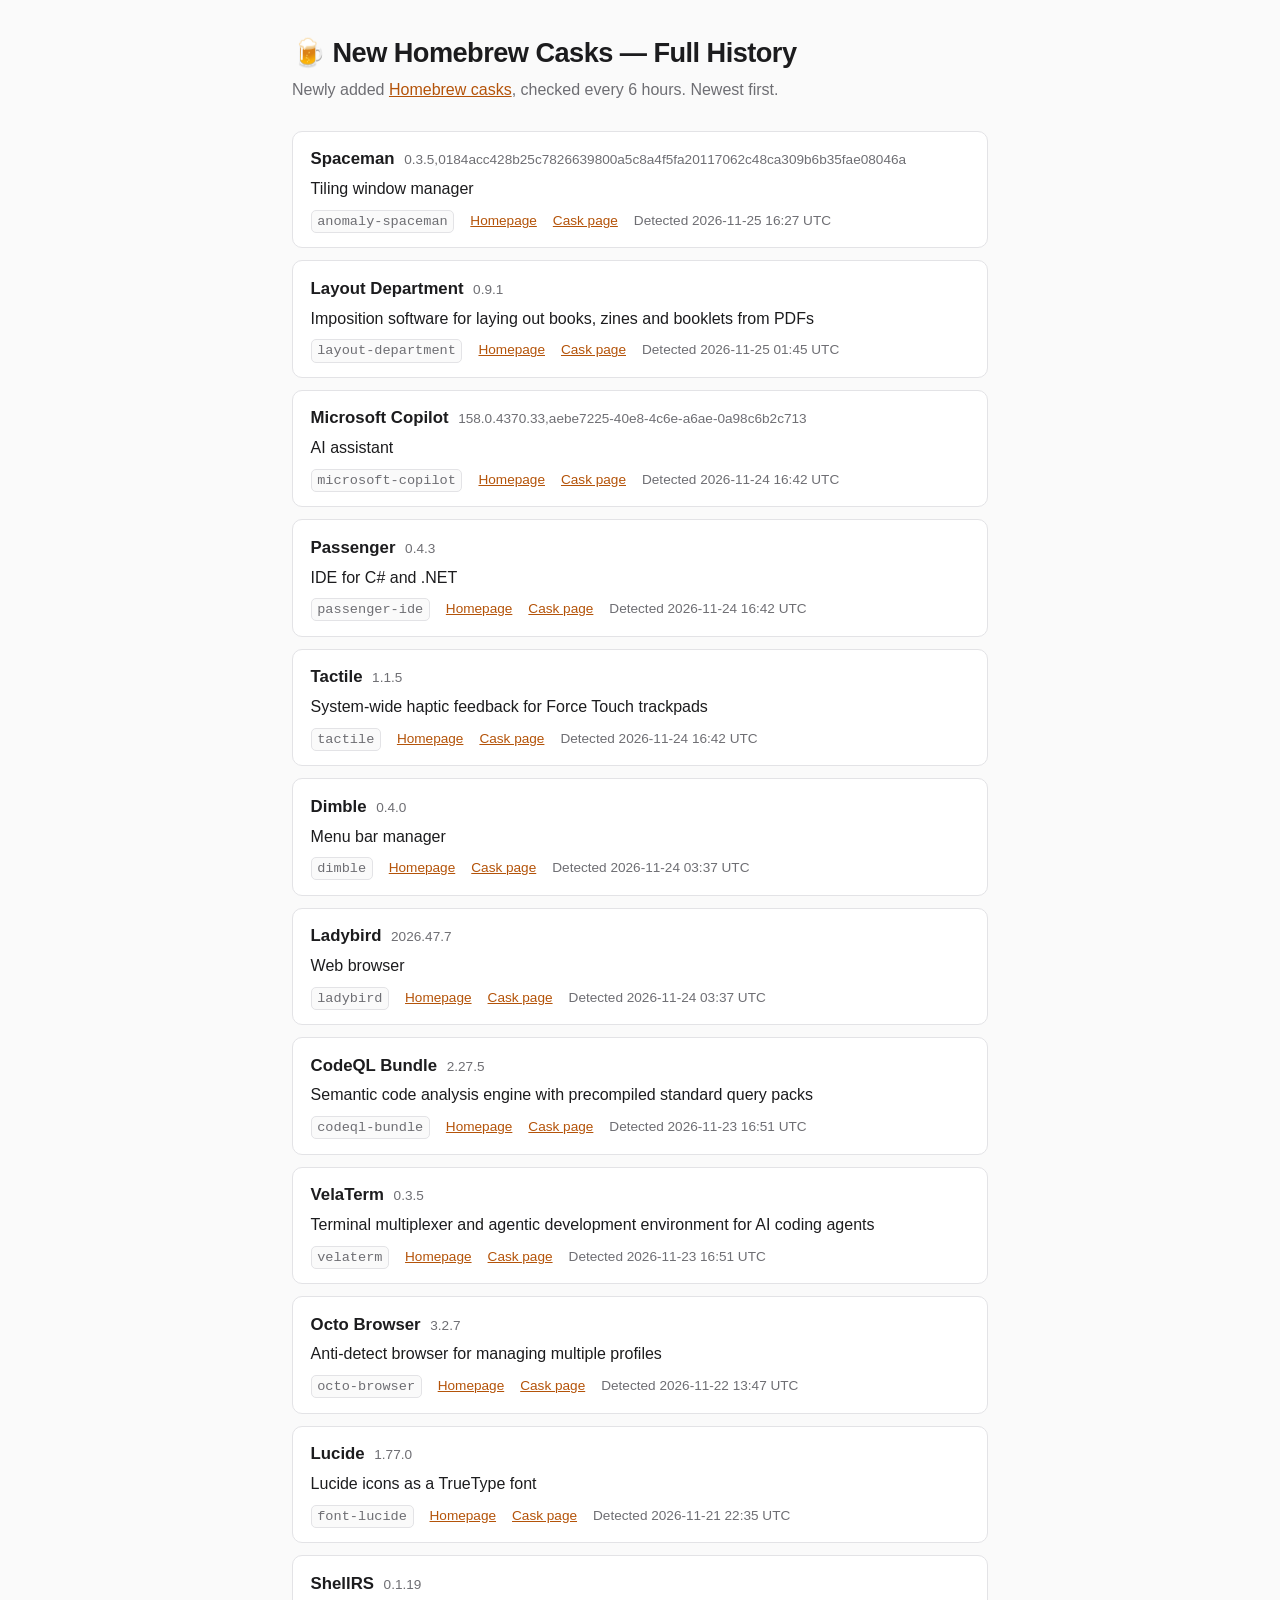
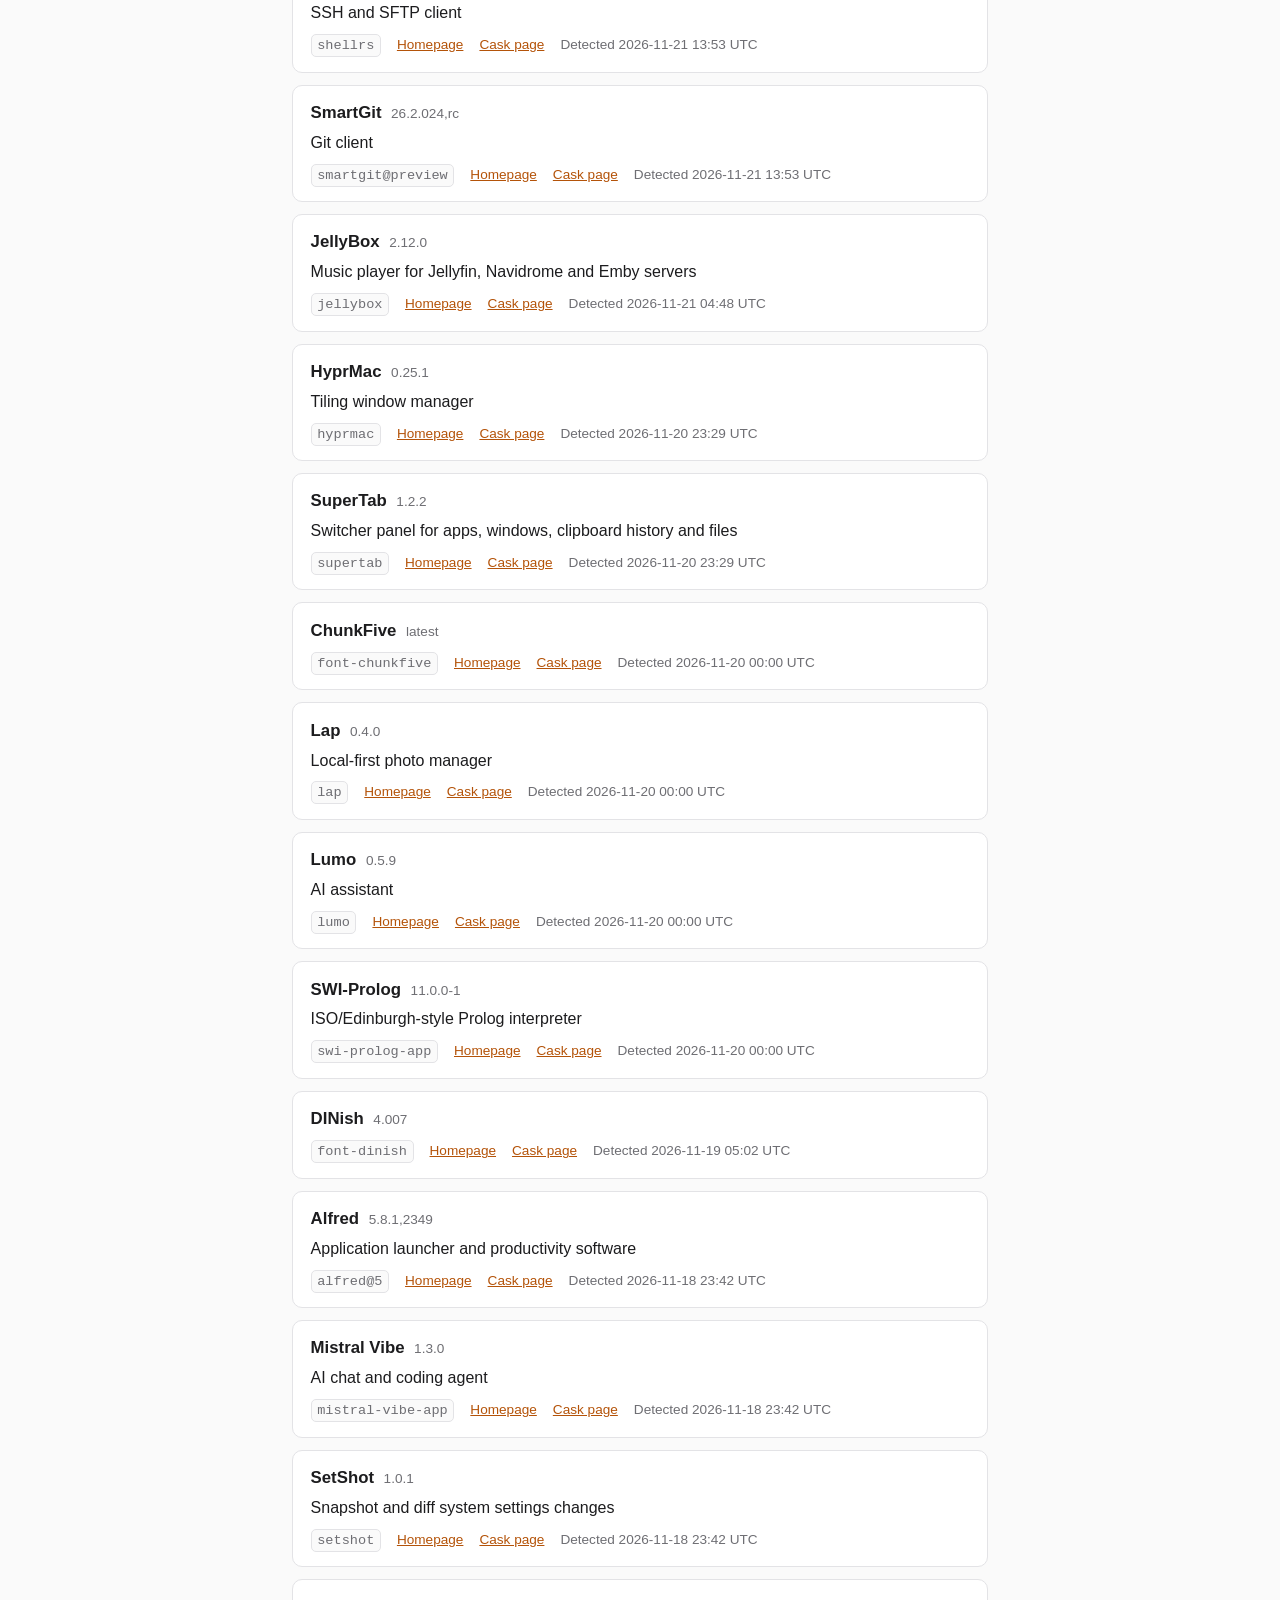
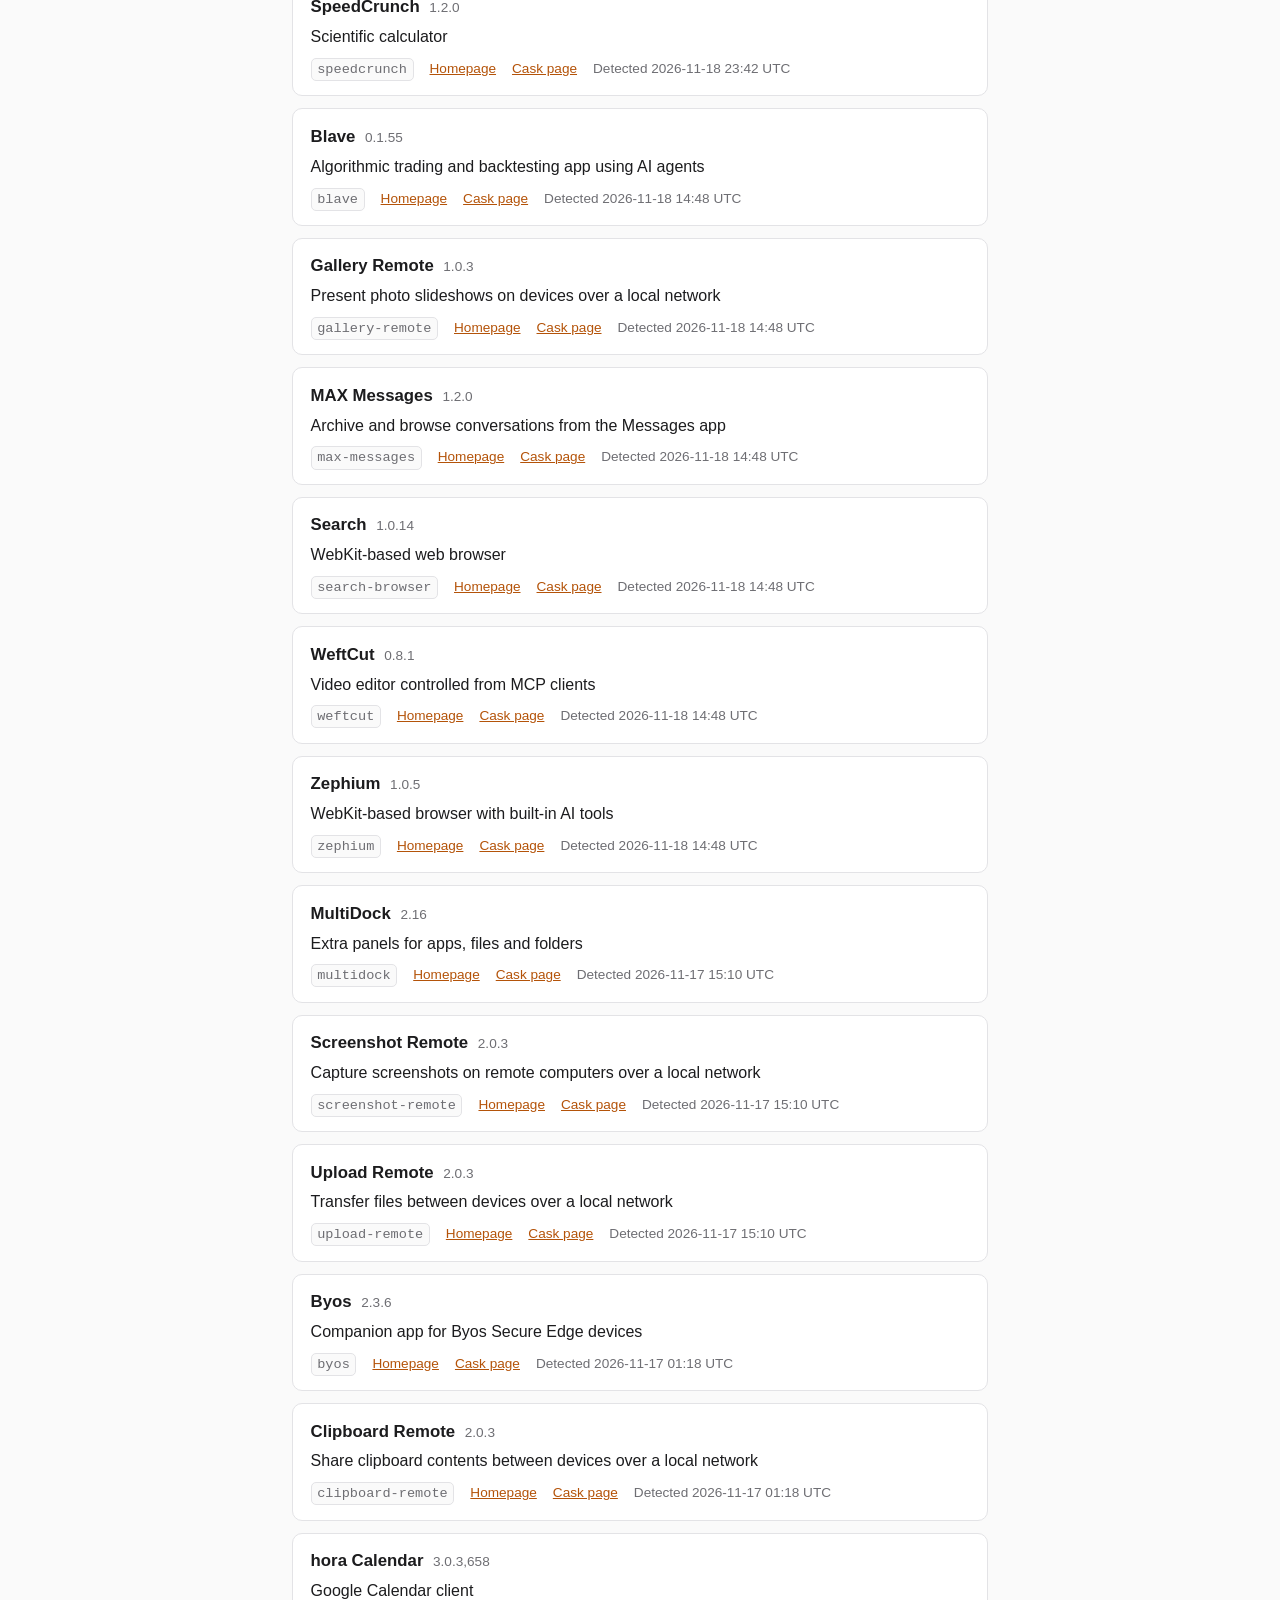
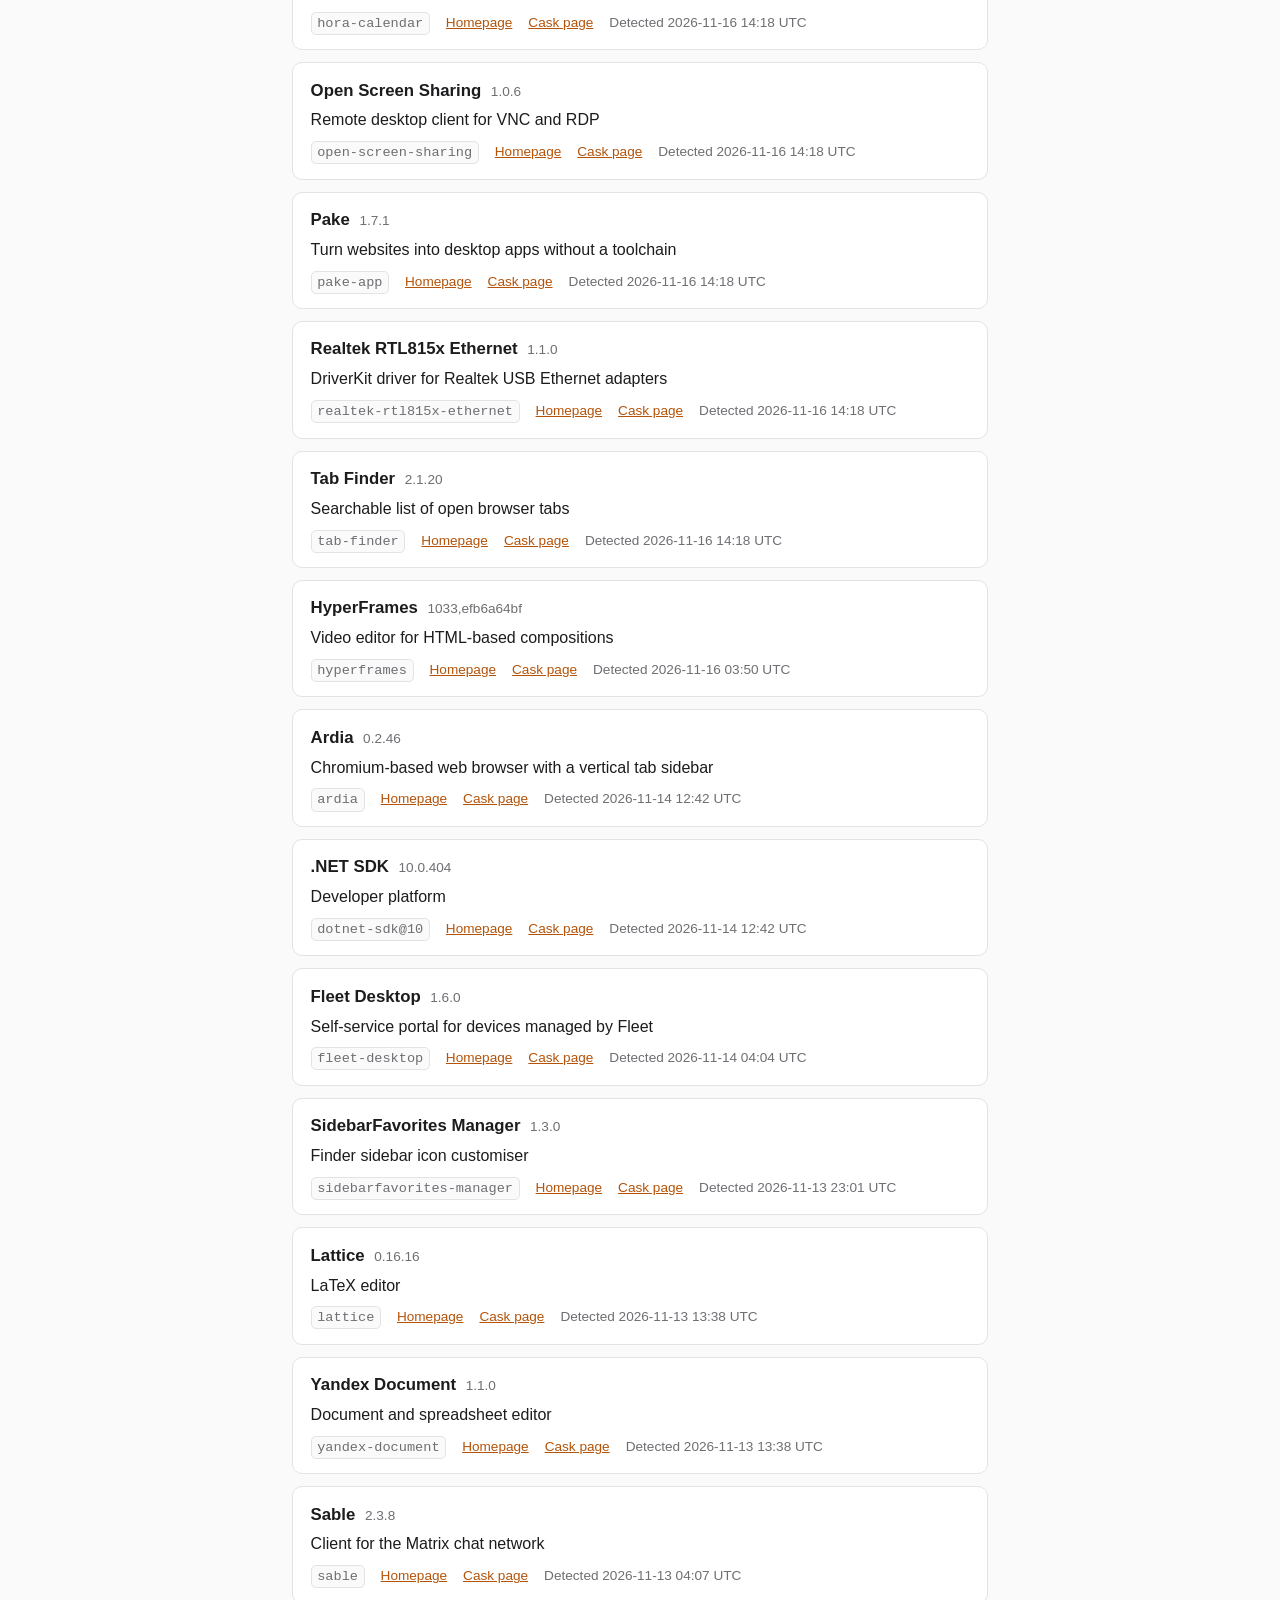
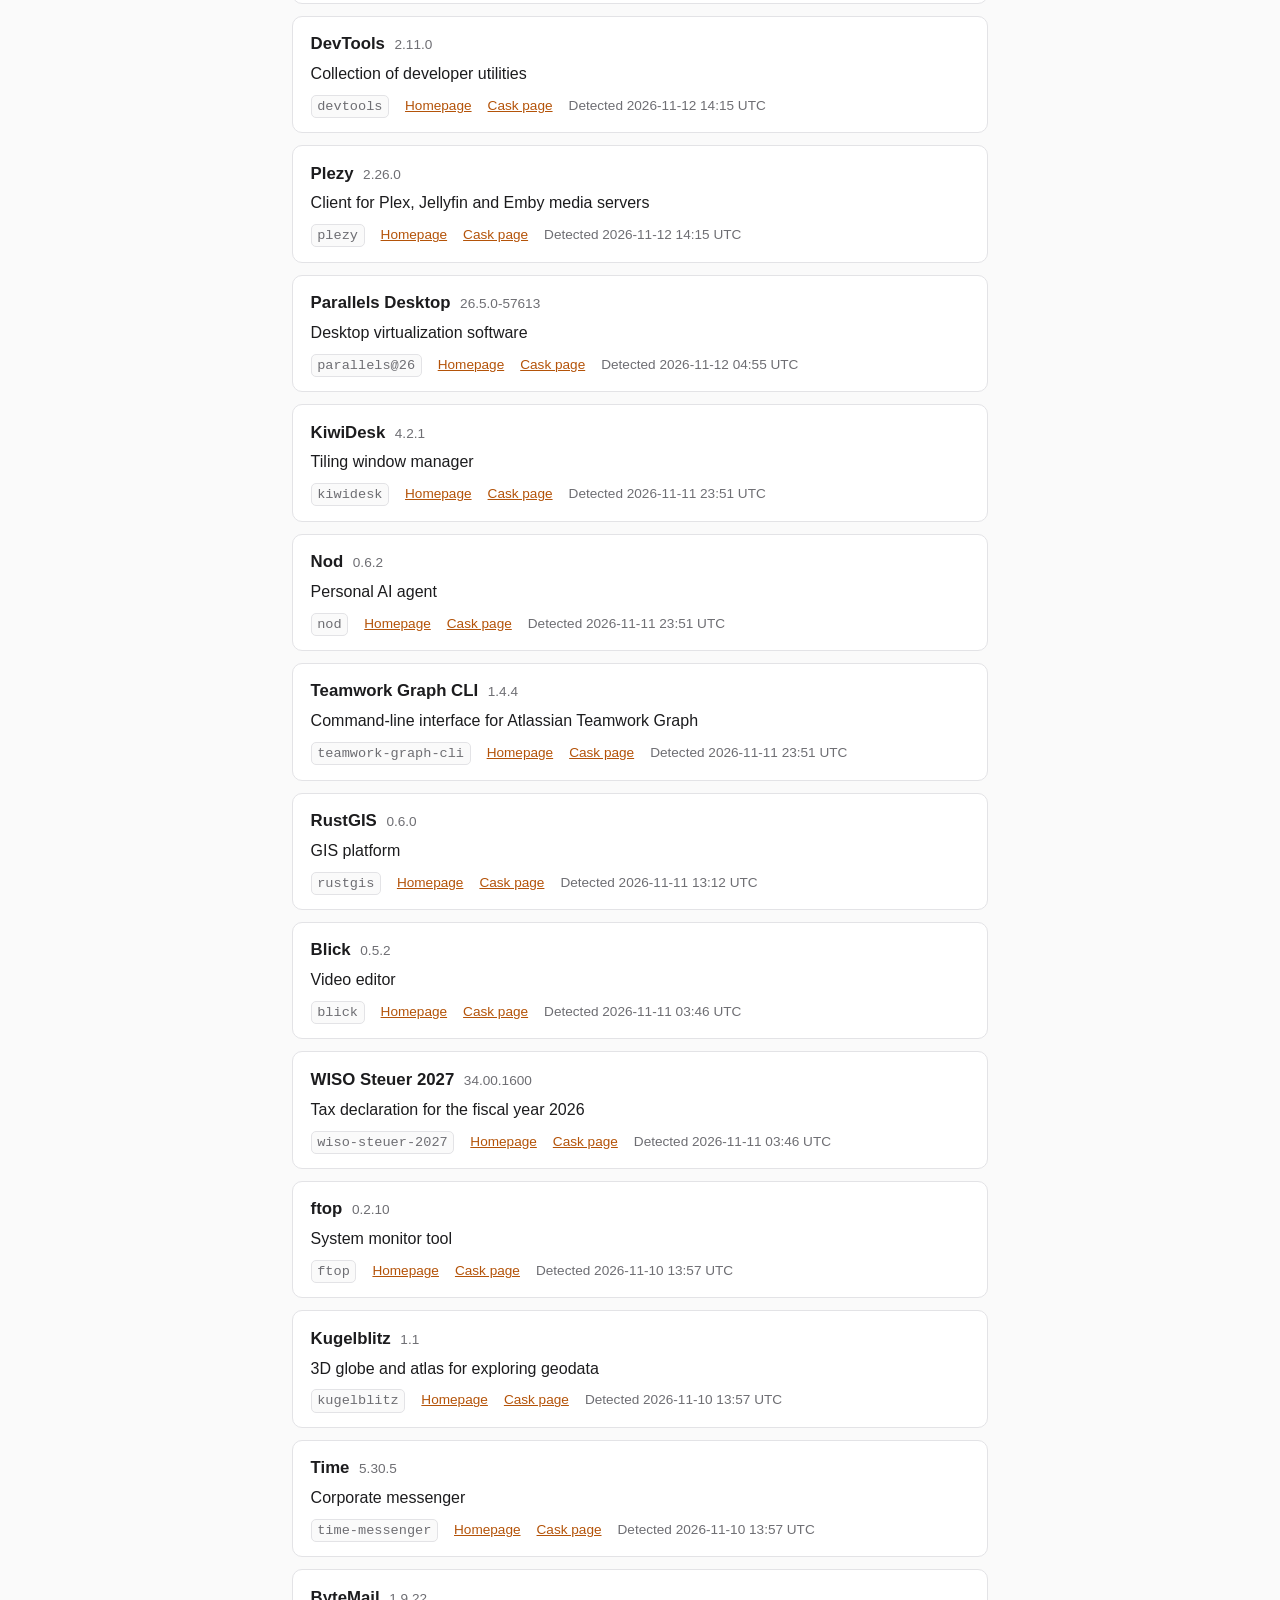
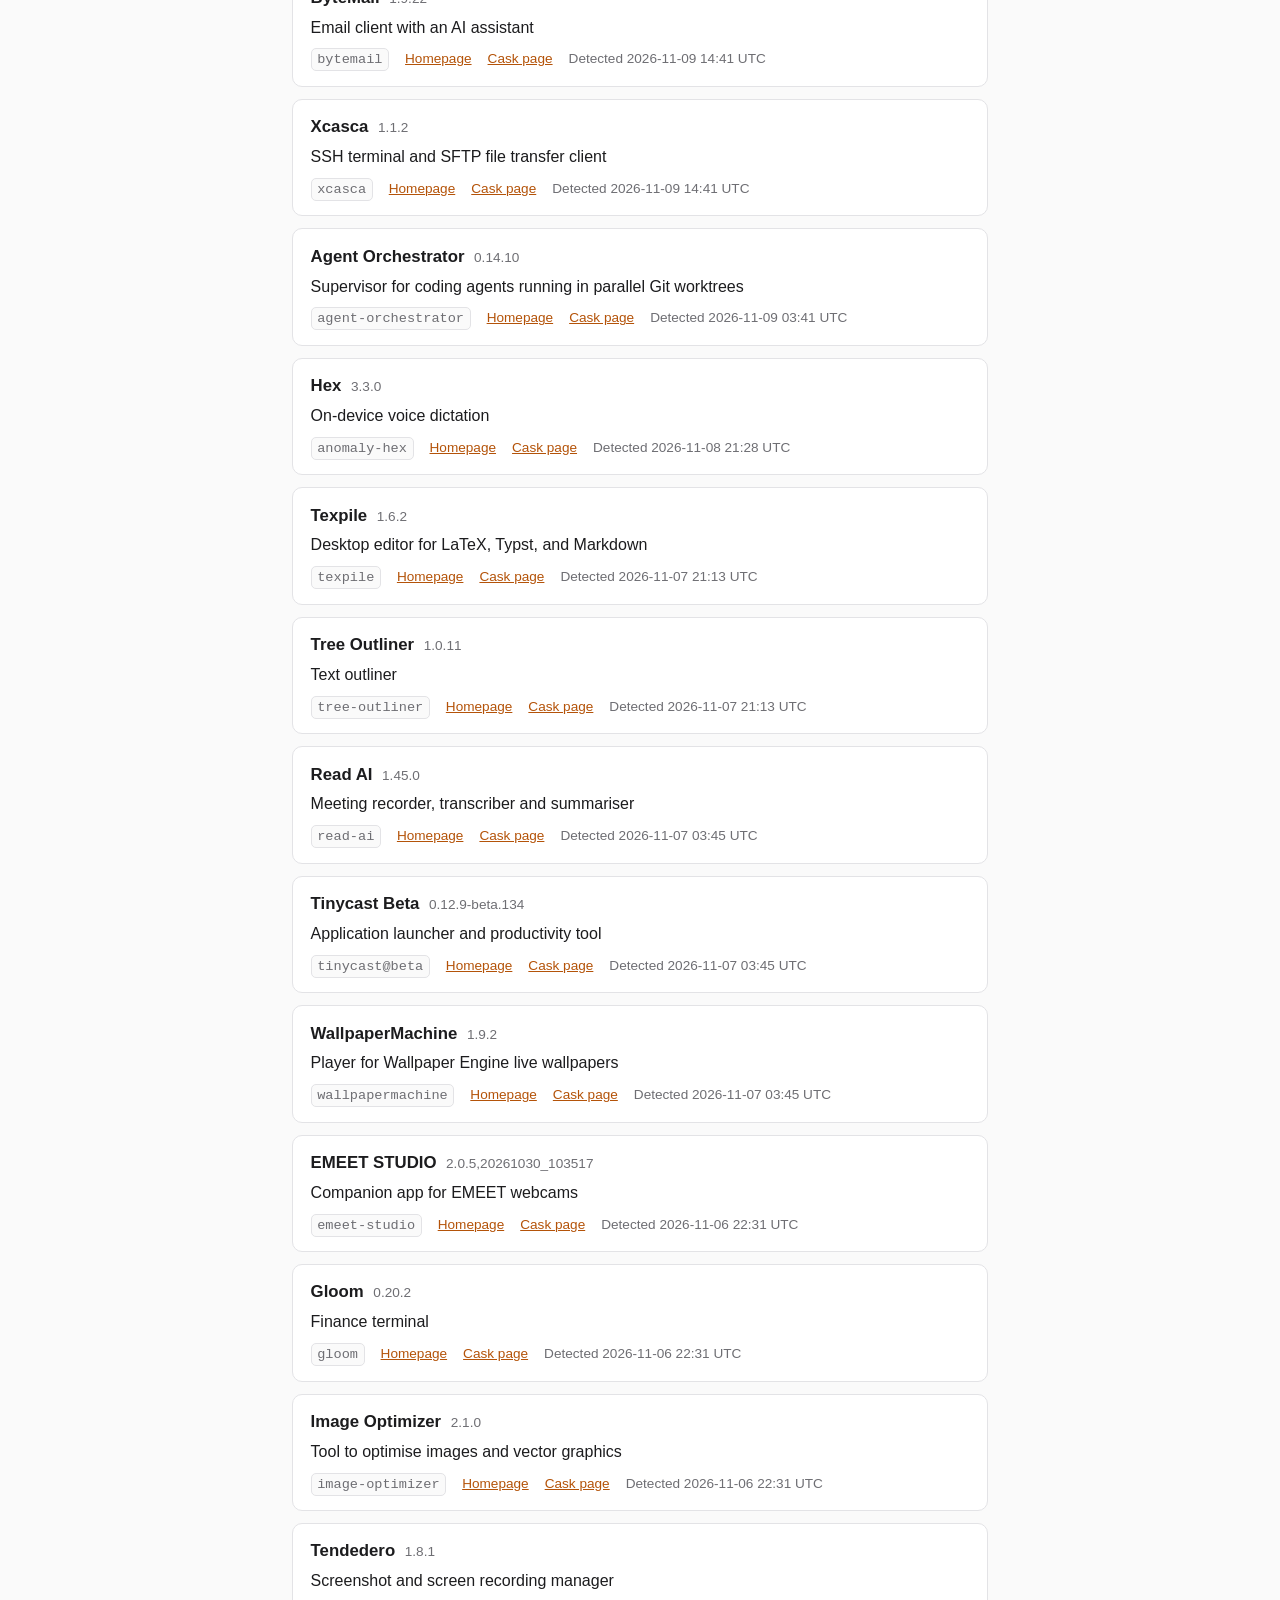
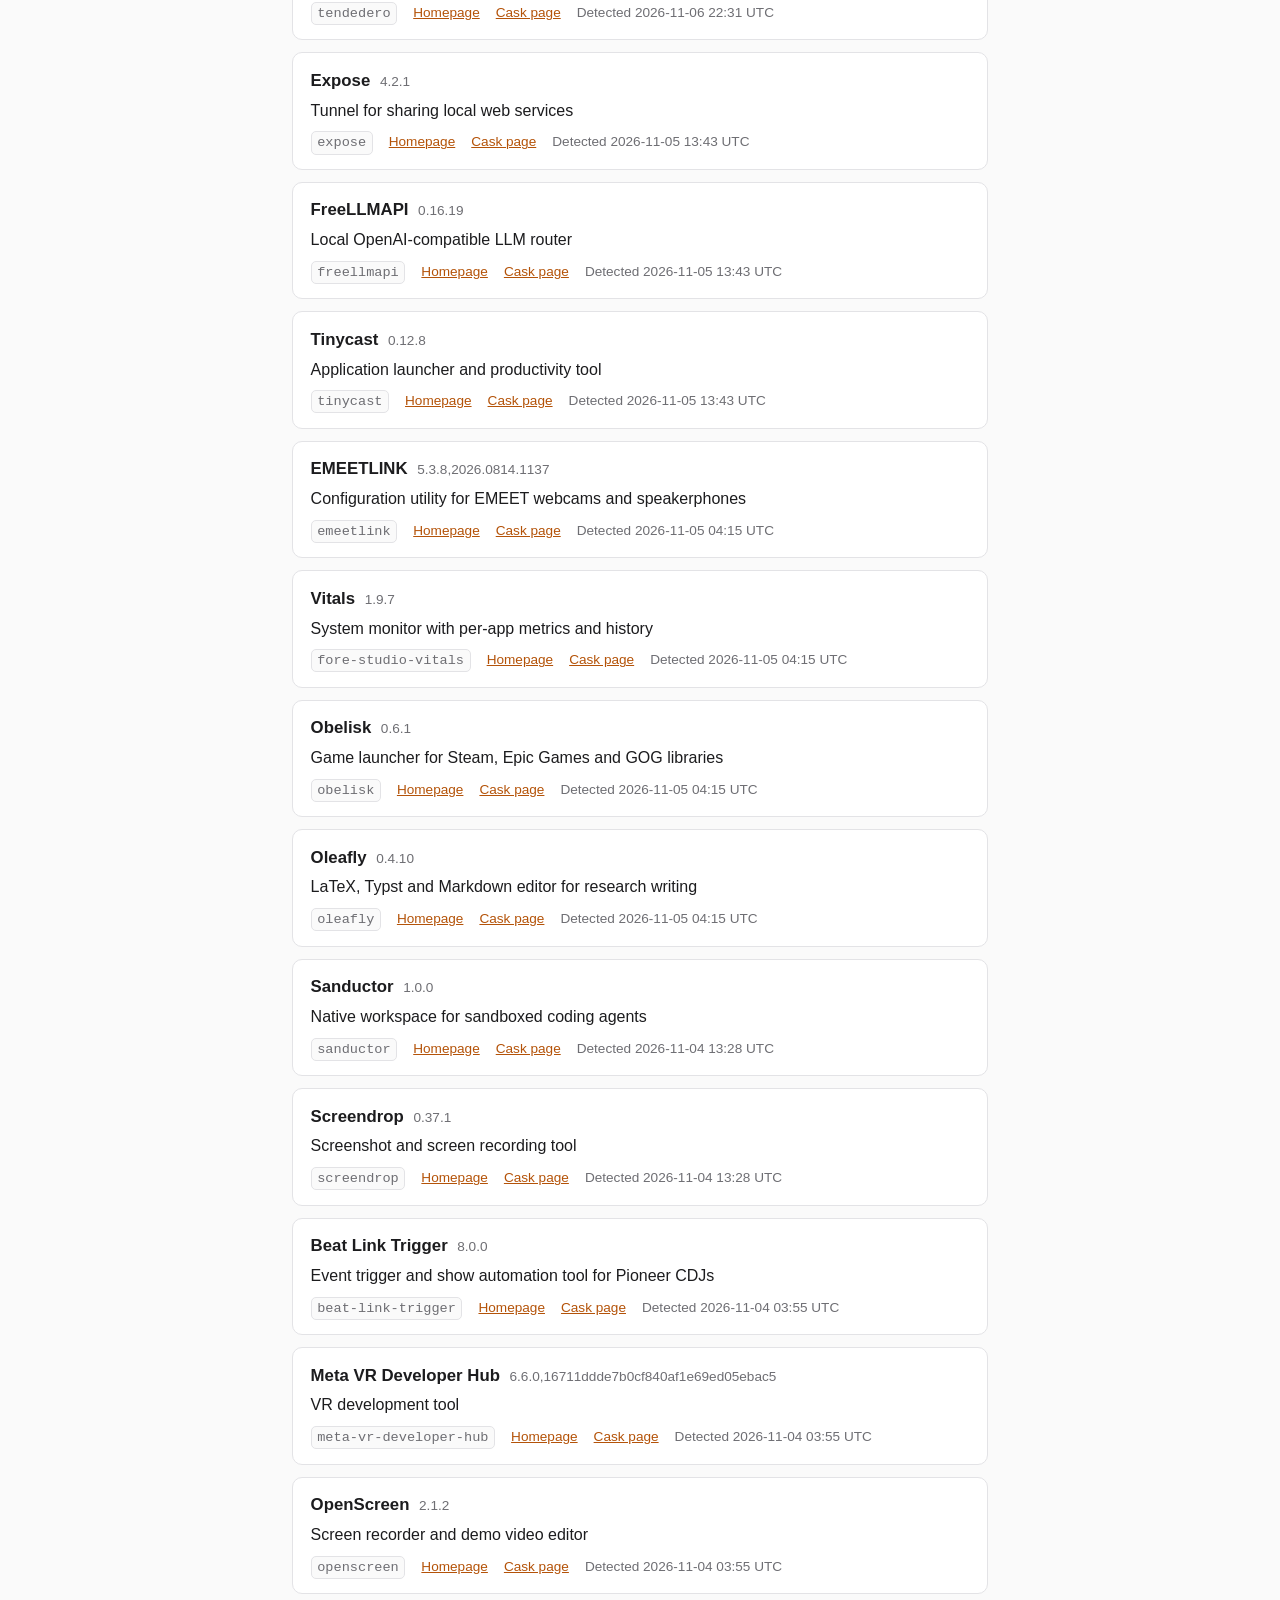
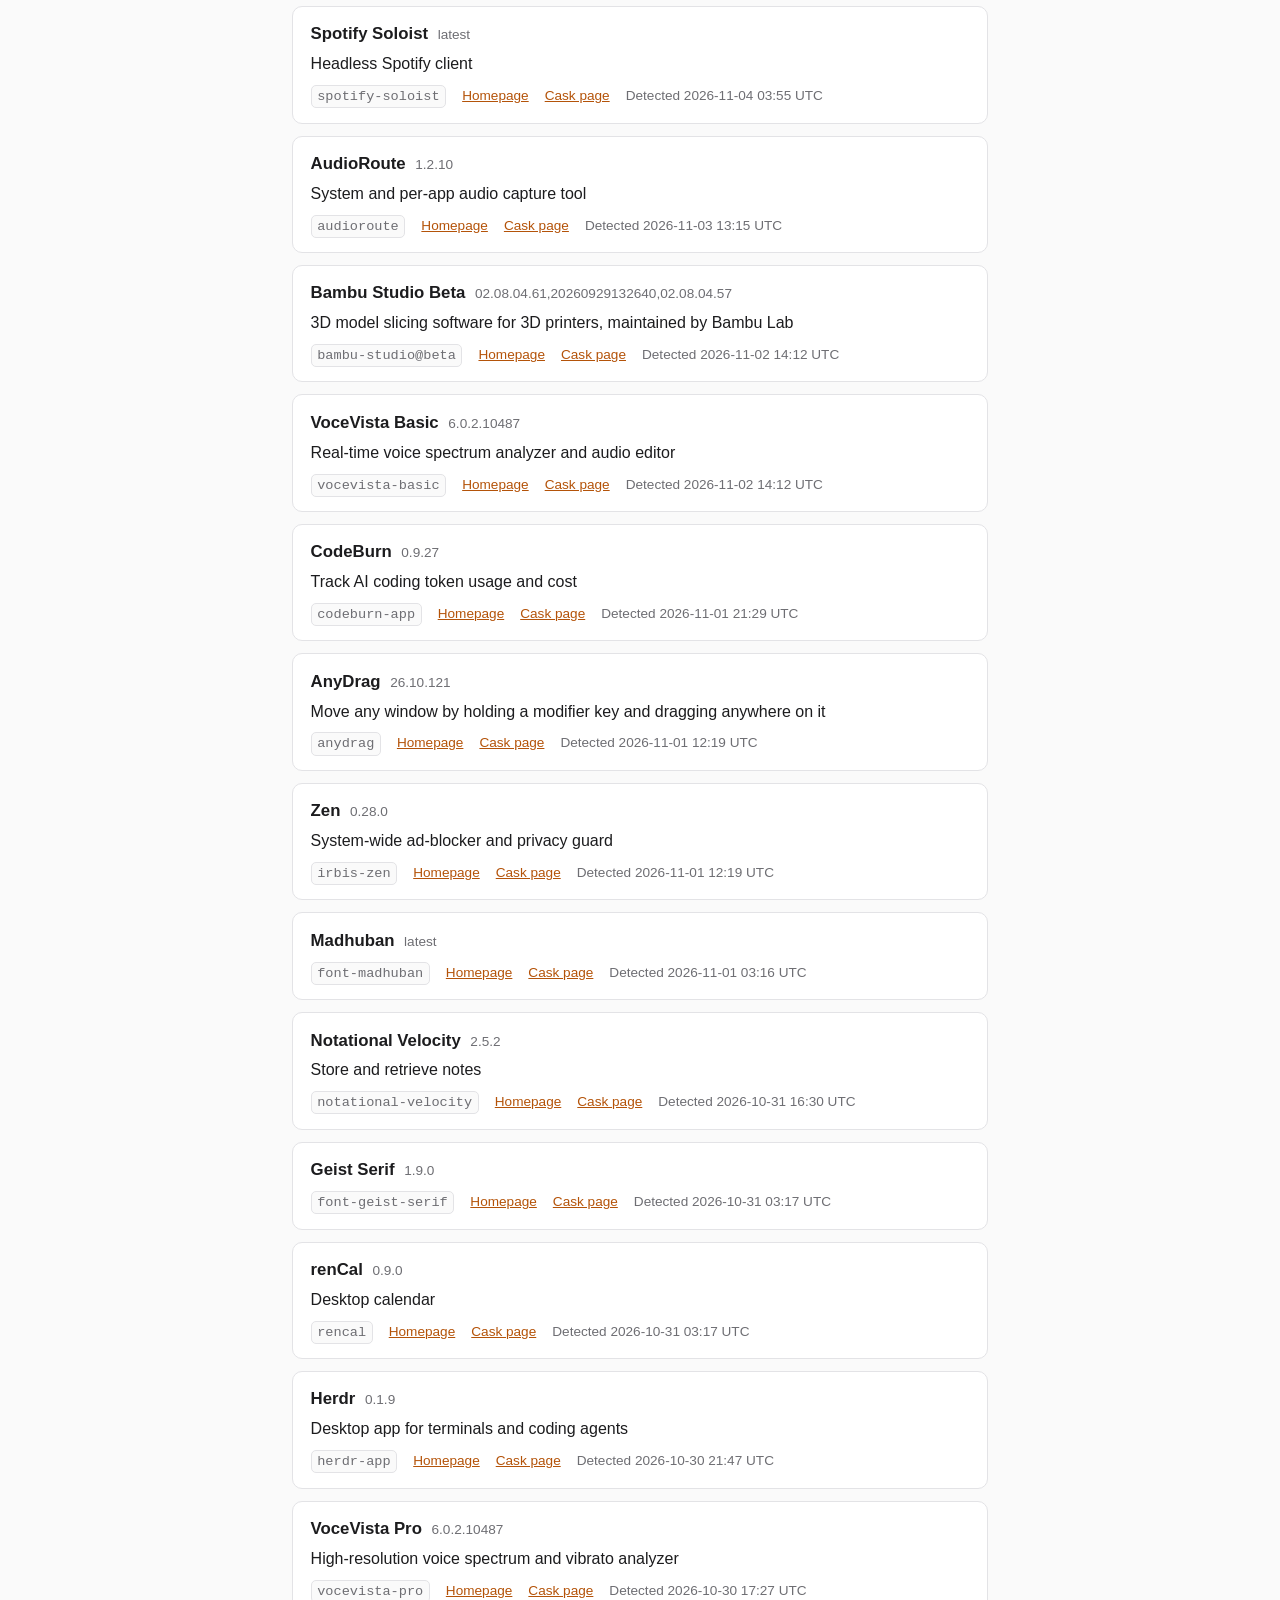
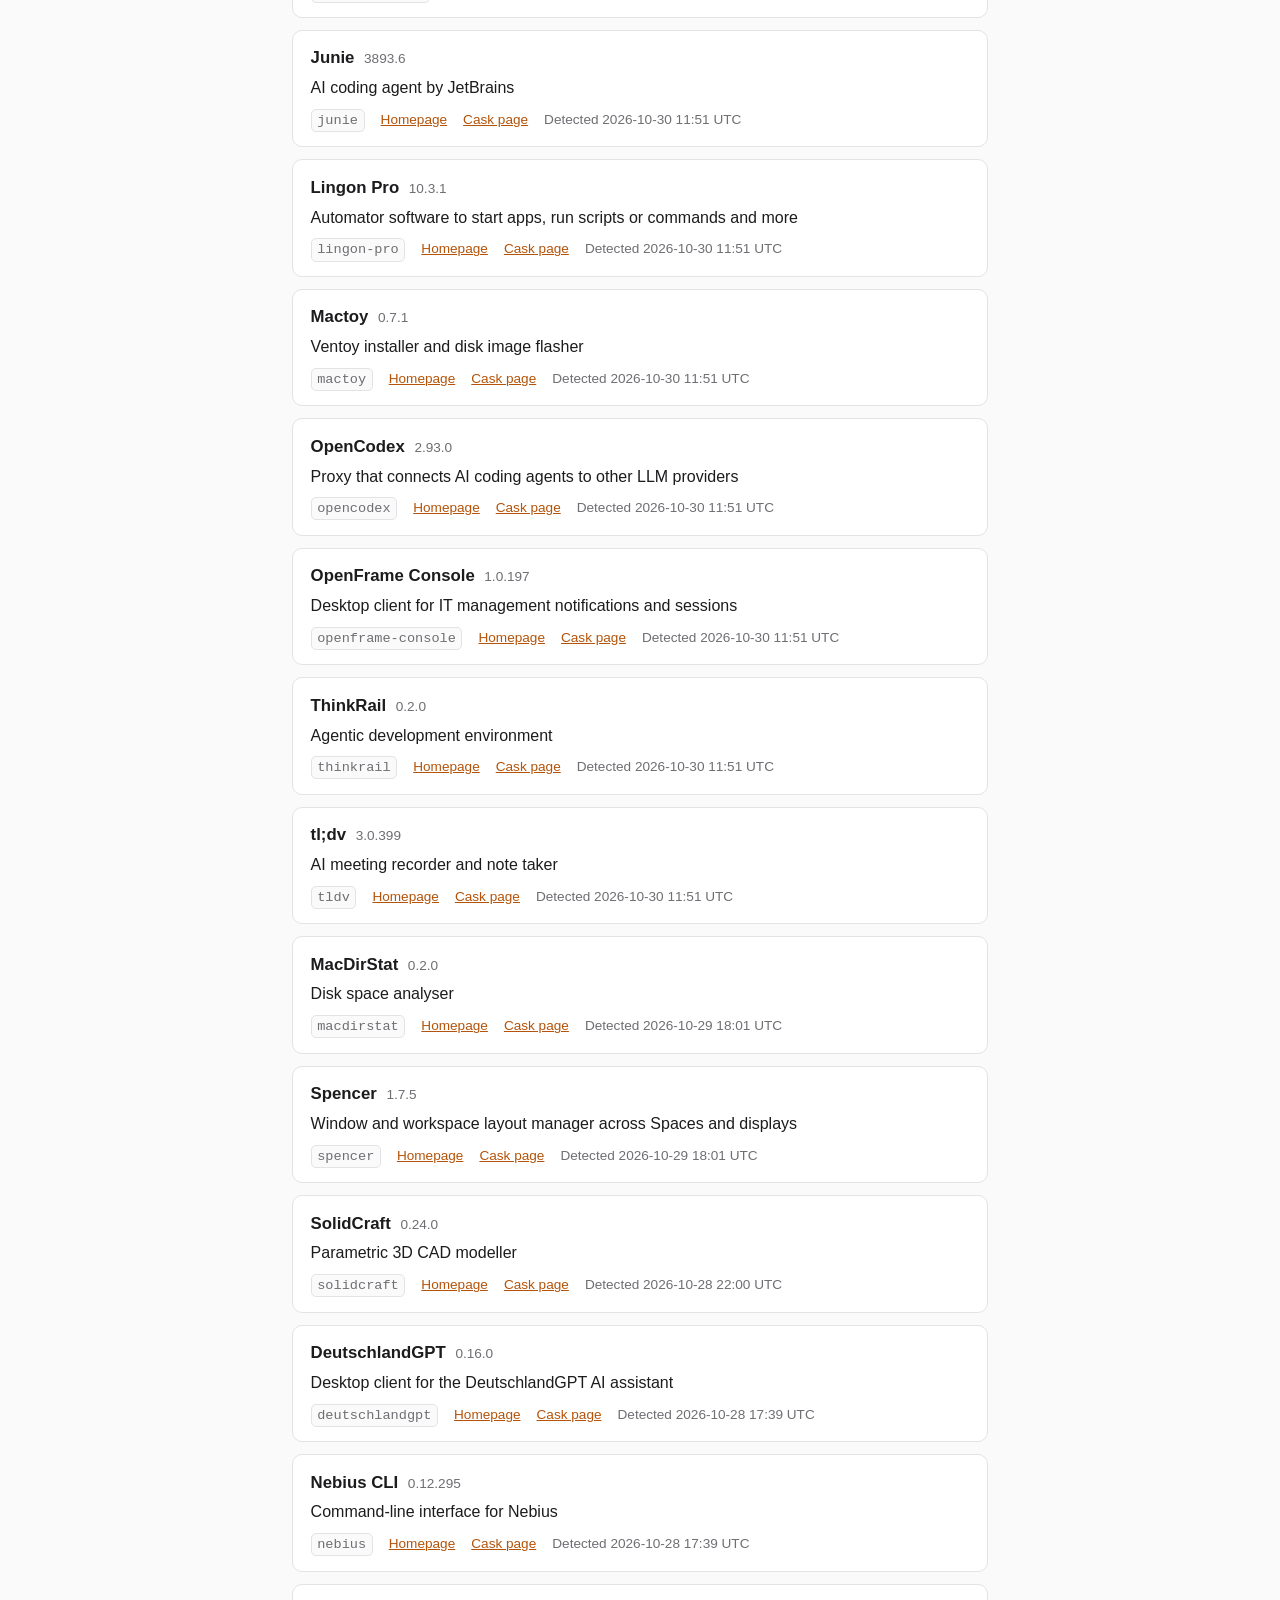
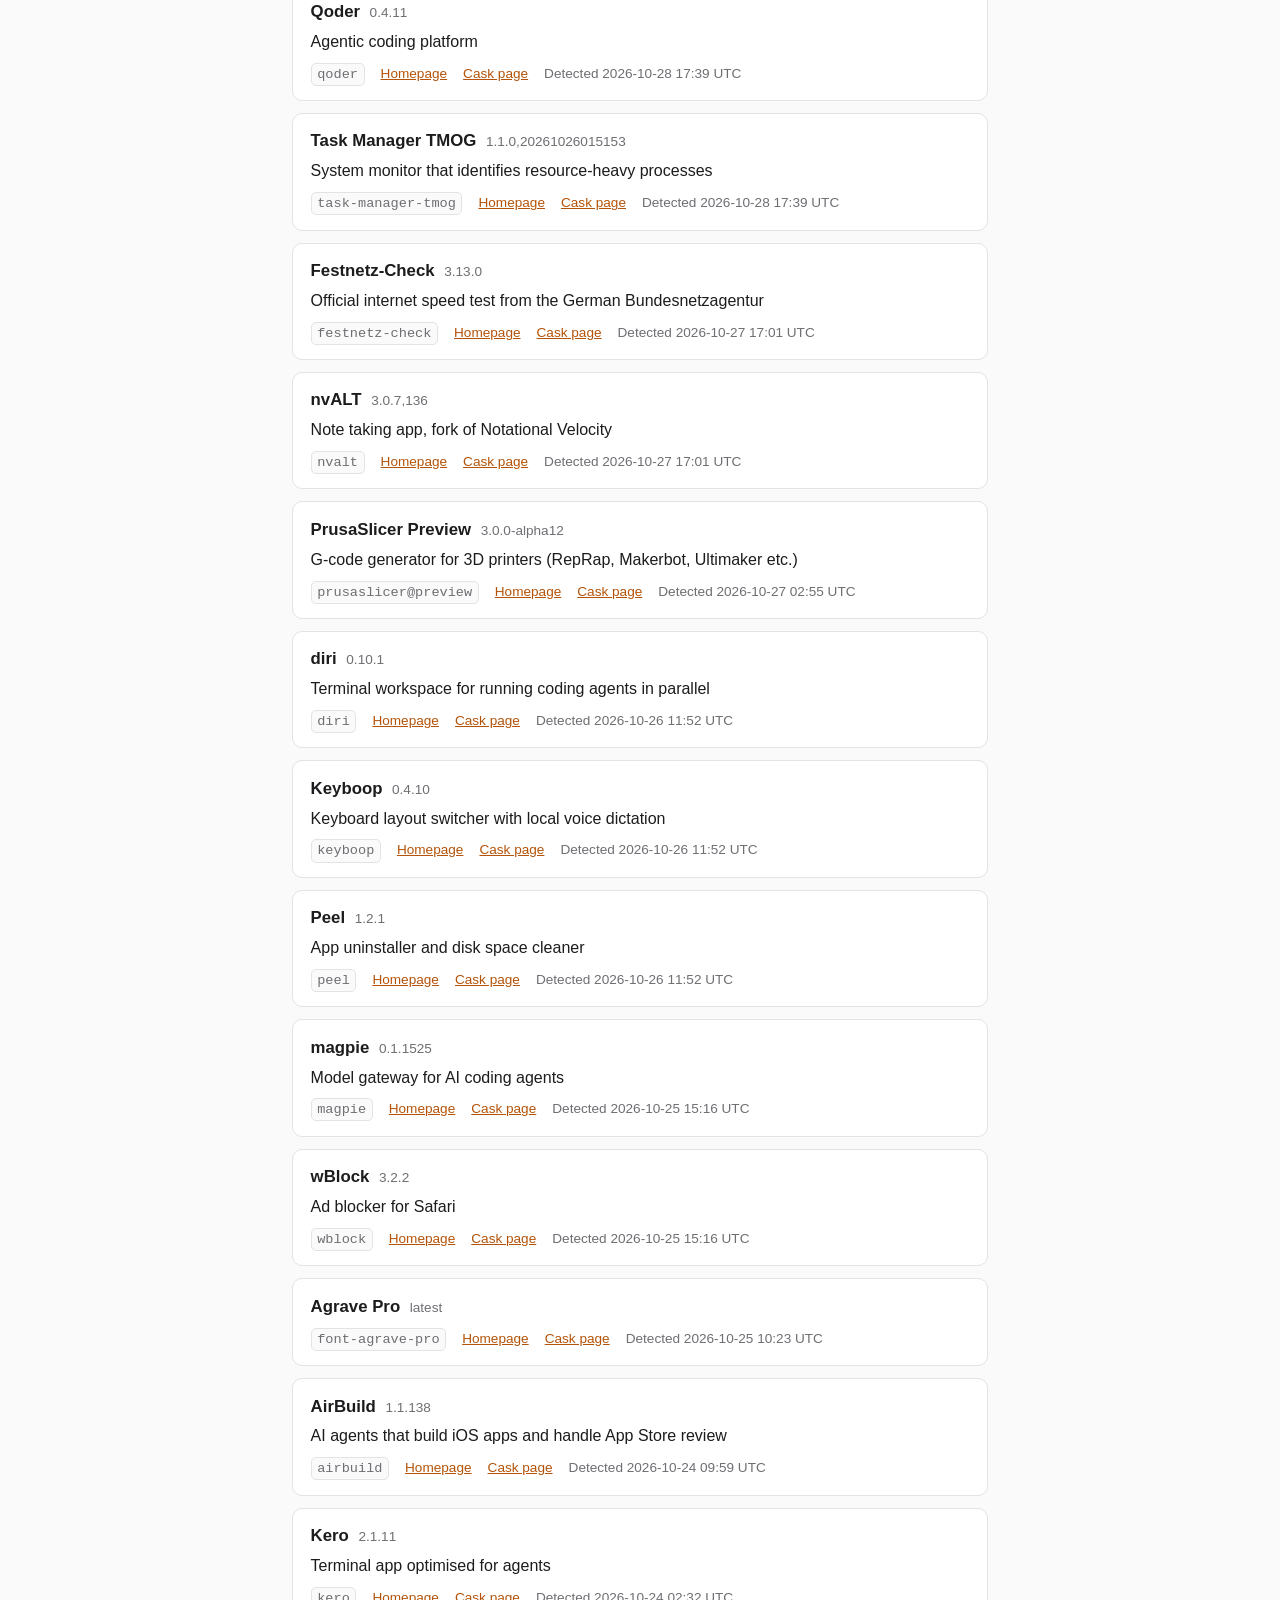
==== commit ff34b79b: "Update cask data (2026-11-25T16:27:54Z)" ====
--- a/docs/history.html
+++ b/docs/history.html
@@ -23,6 +23,20 @@
         
         <li class="cask">
           <div class="cask-head">
+            <span class="cask-name">Spaceman</span>
+            <span class="cask-version">0.3.5,0184acc428b25c7826639800a5c8a4f5fa20117062c48ca309b6b35fae08046a</span>
+          </div>
+          <p class="cask-desc">Tiling window manager</p>
+          <div class="cask-meta">
+            <code class="cask-token">anomaly-spaceman</code>
+            <a href="https://anoma.ly/spaceman/" rel="noopener">Homepage</a>
+            <a href="https://formulae.brew.sh/cask/anomaly-spaceman" rel="noopener">Cask page</a>
+            <time datetime="2026-11-25T16:27:54Z">Detected 2026-11-25 16:27 UTC</time>
+          </div>
+        </li>
+        
+        <li class="cask">
+          <div class="cask-head">
             <span class="cask-name">Layout Department</span>
             <span class="cask-version">0.9.1</span>
           </div>
@@ -5112,7 +5126,7 @@
       <p><a href="index.html">← Back to recent casks</a></p>
     
     <p>
-      Last updated 2026-11-25 01:45 UTC ·
+      Last updated 2026-11-25 16:27 UTC ·
       <a href="feed.xml">RSS feed</a> ·
       Data from the <a href="https://formulae.brew.sh/">Homebrew formulae API</a>
     </p>
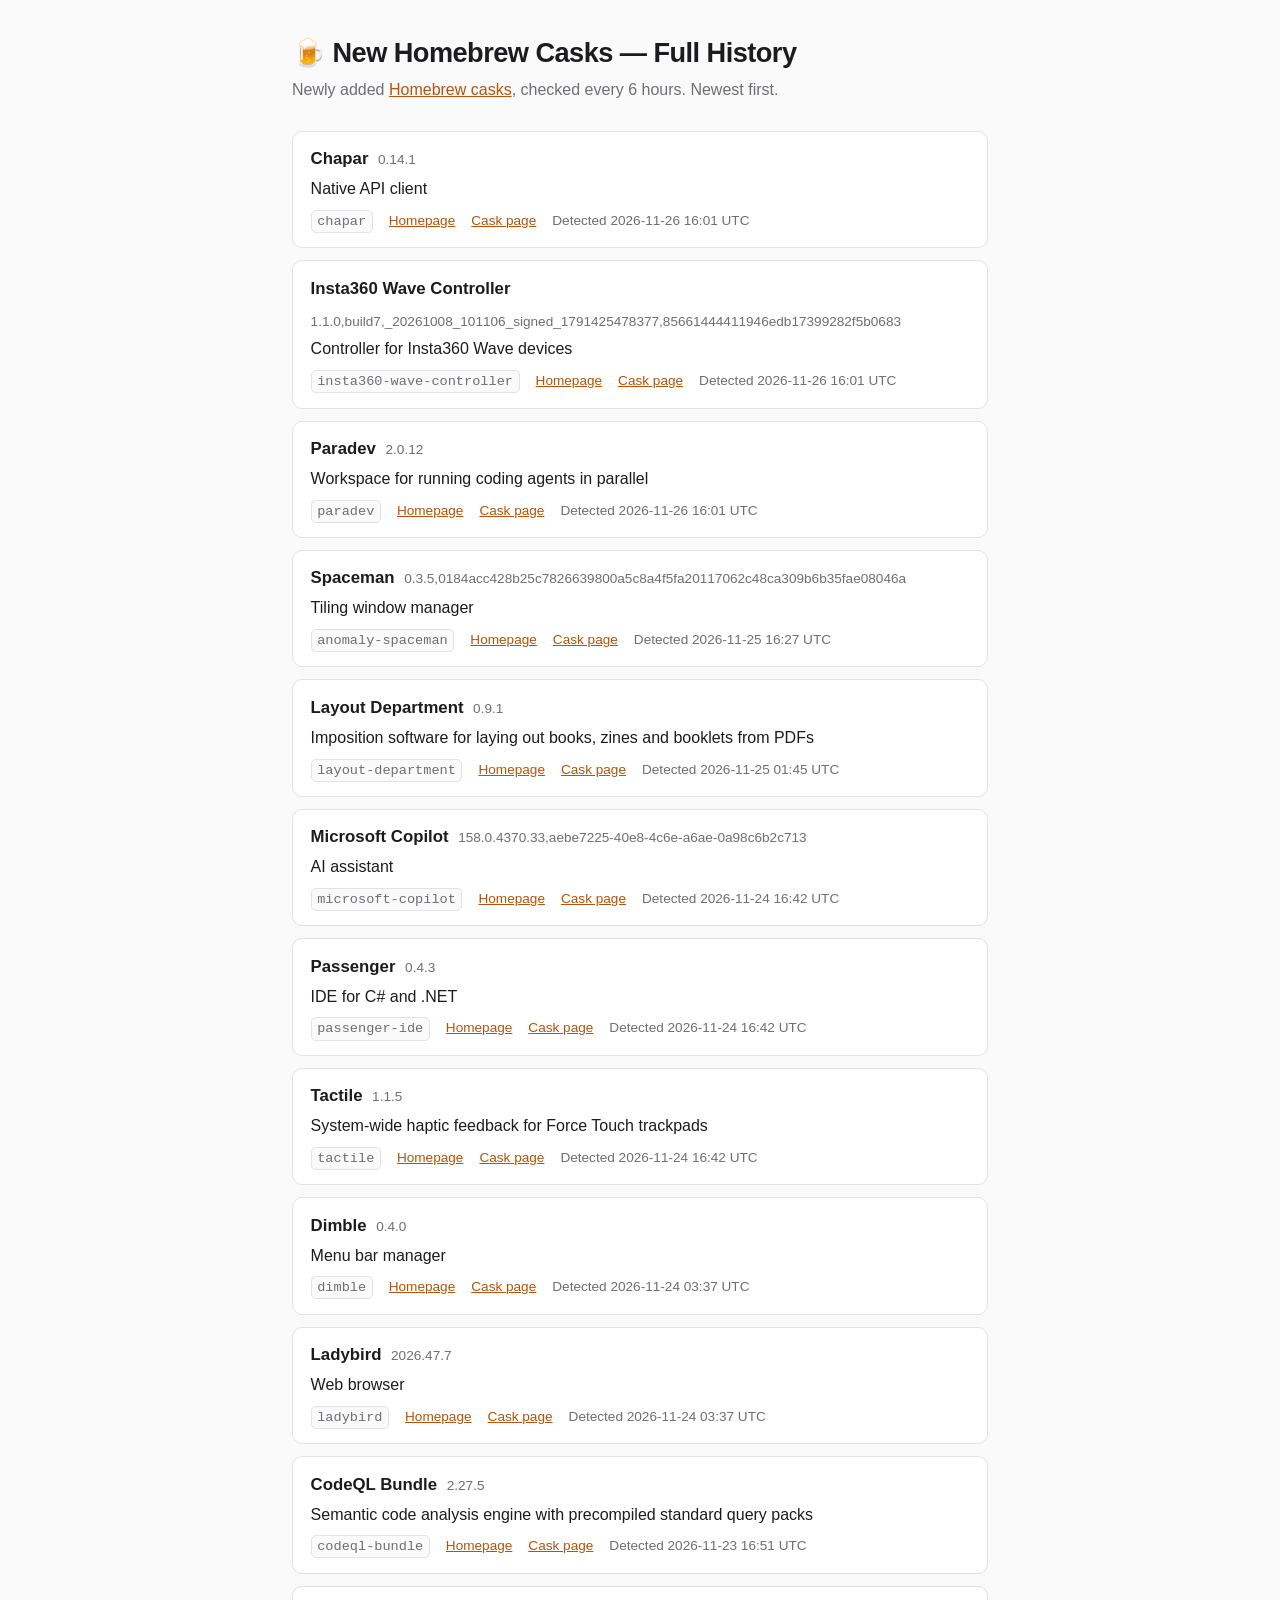
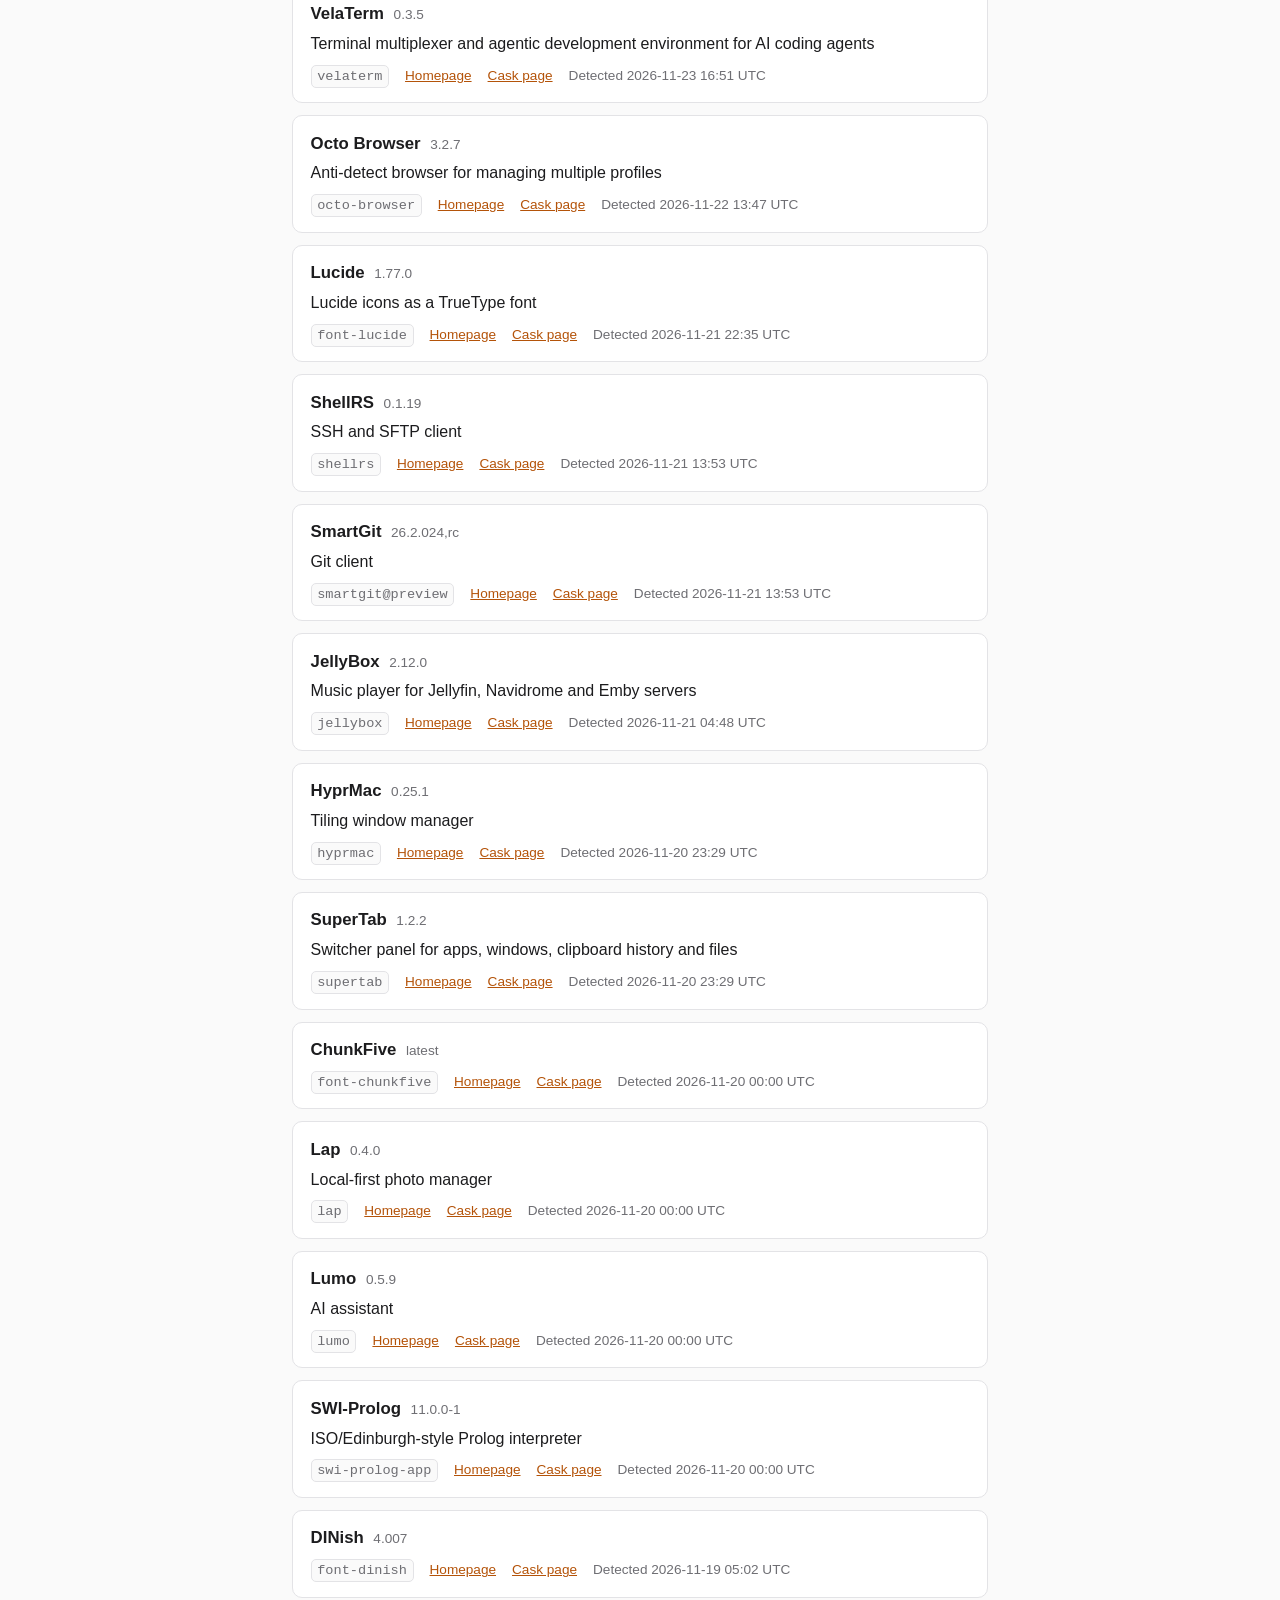
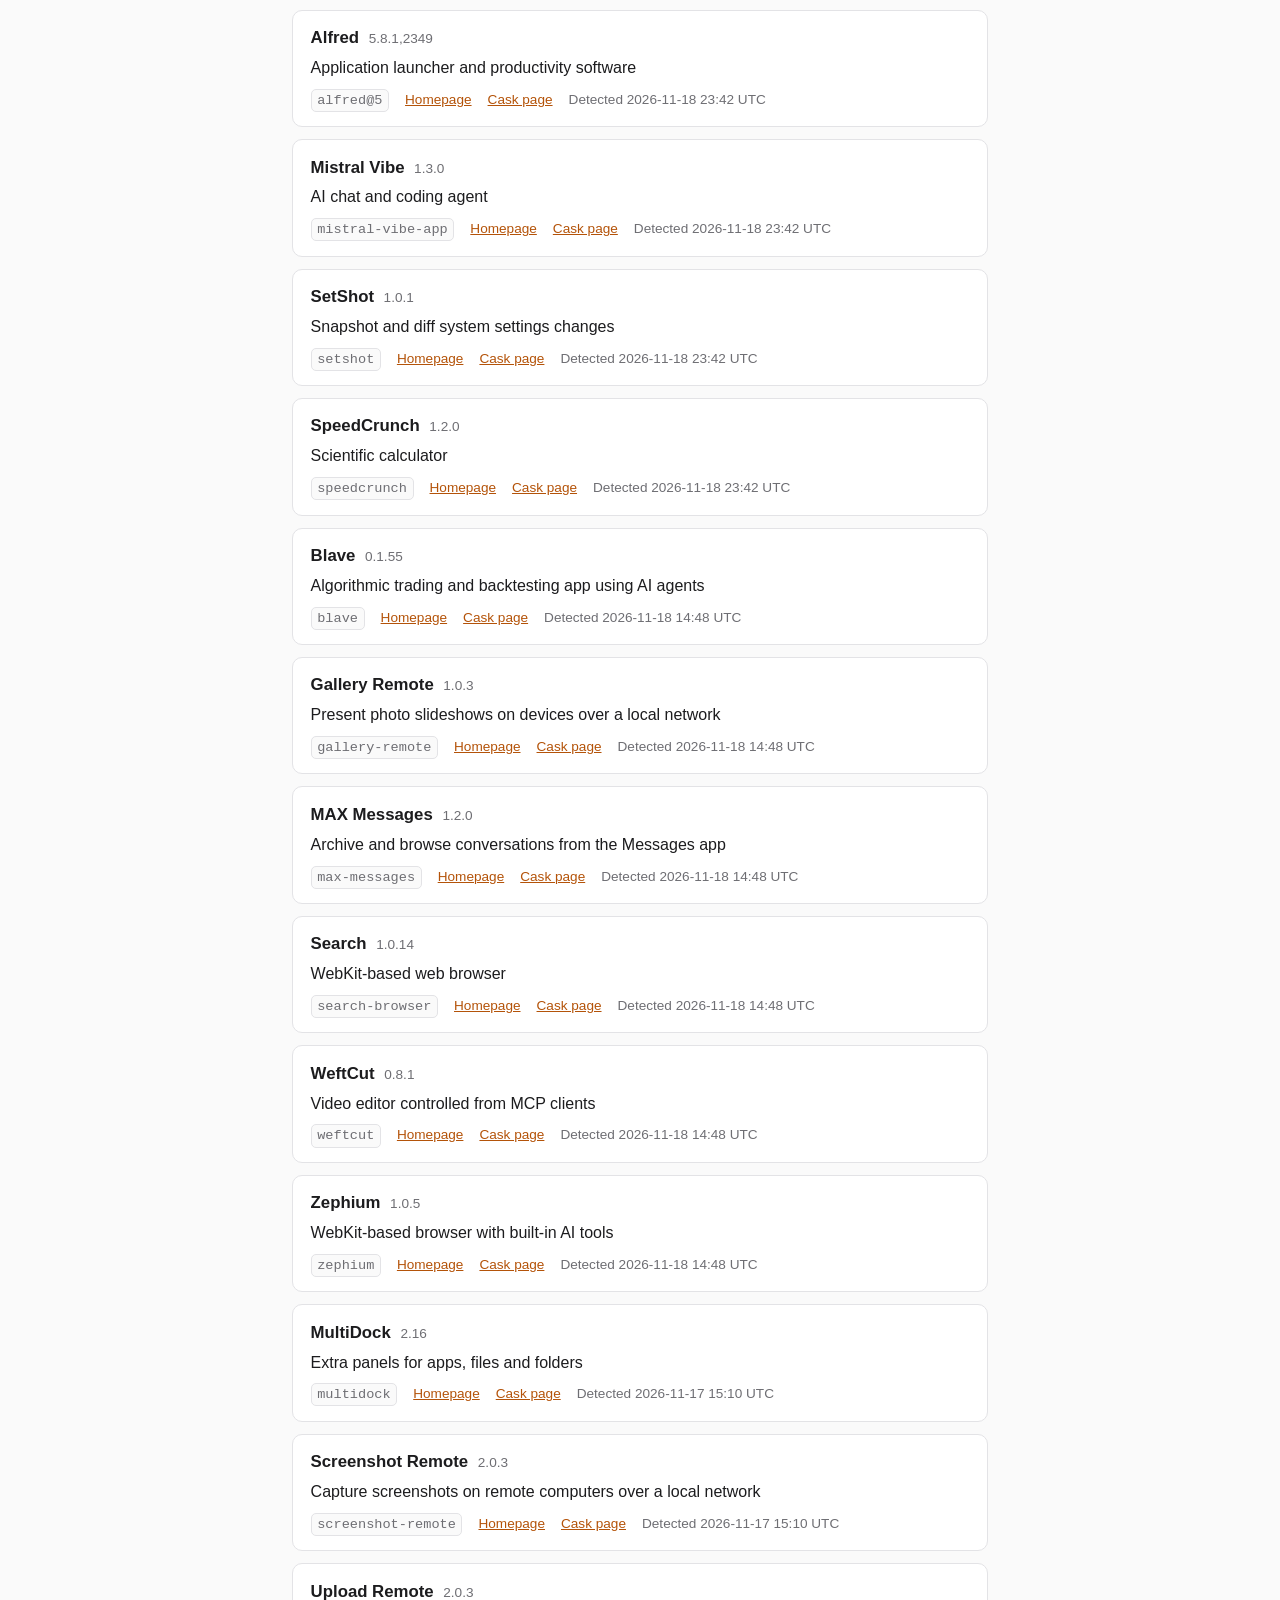
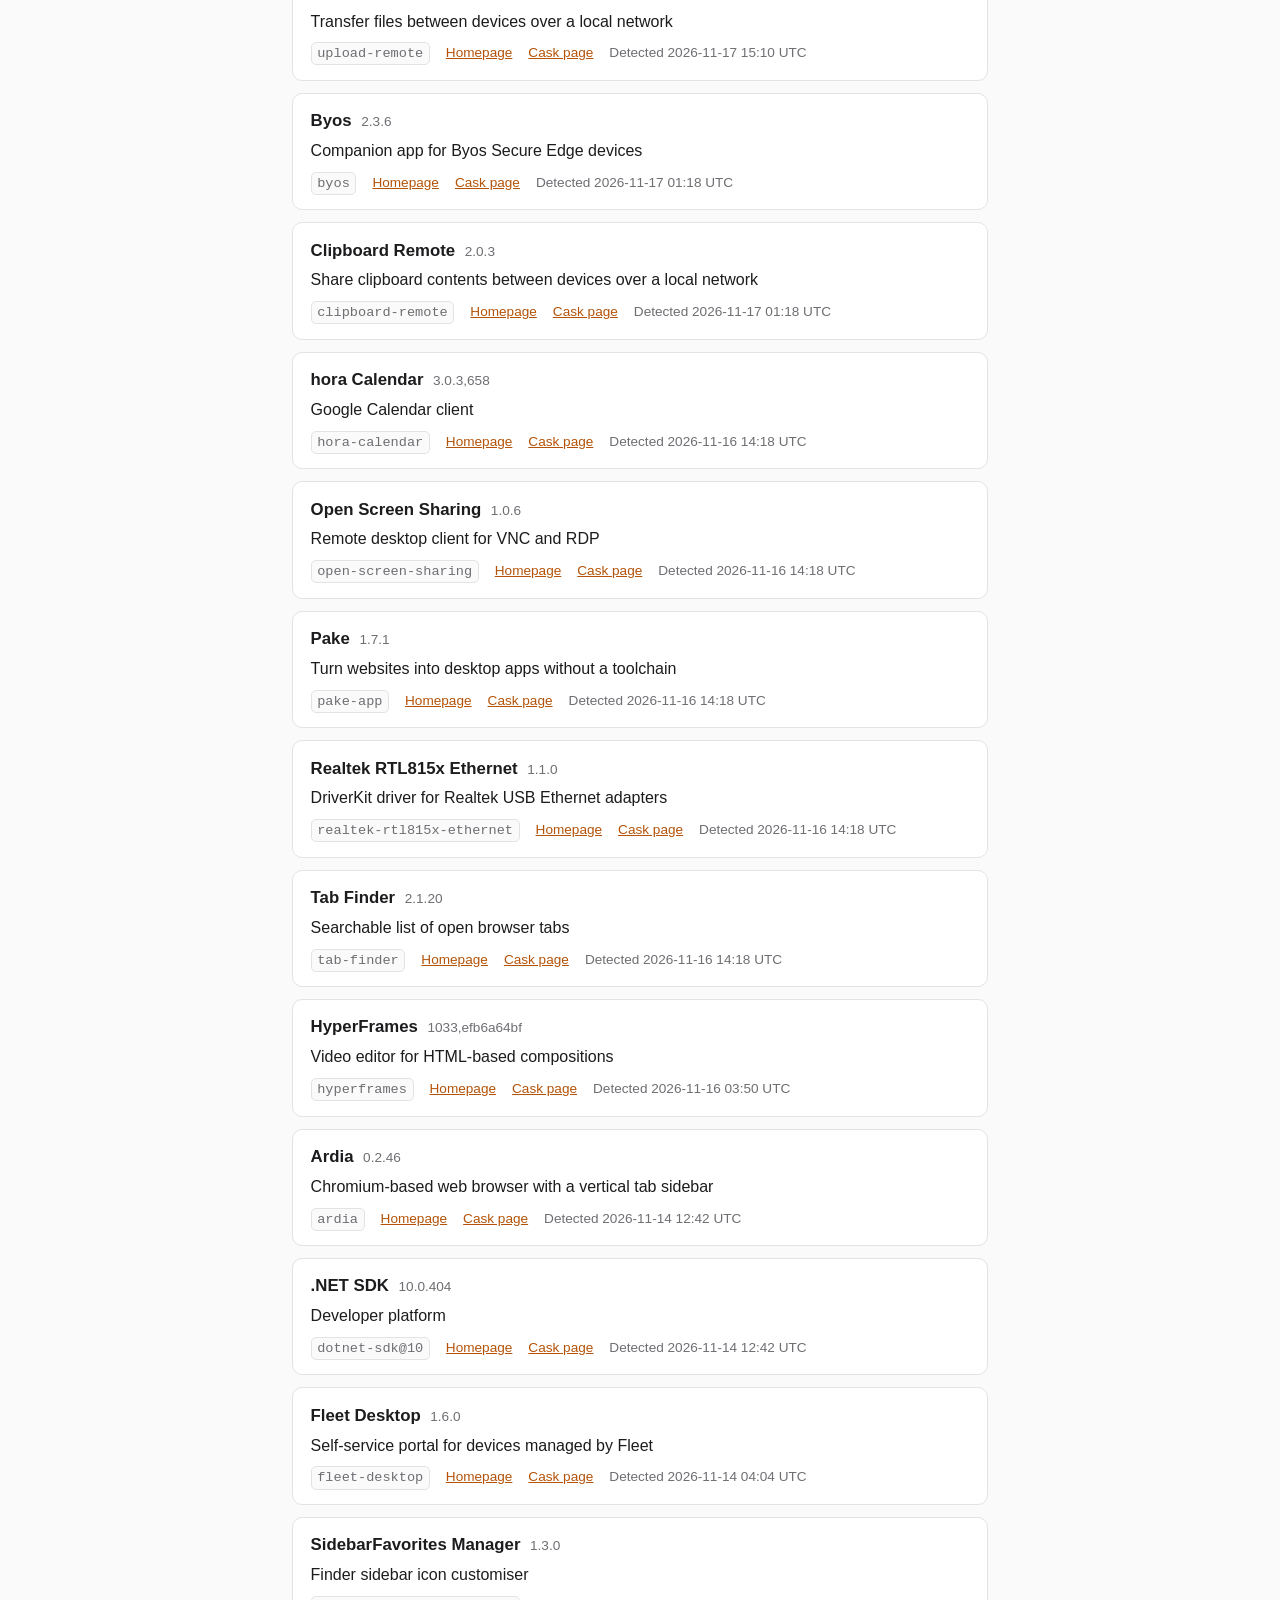
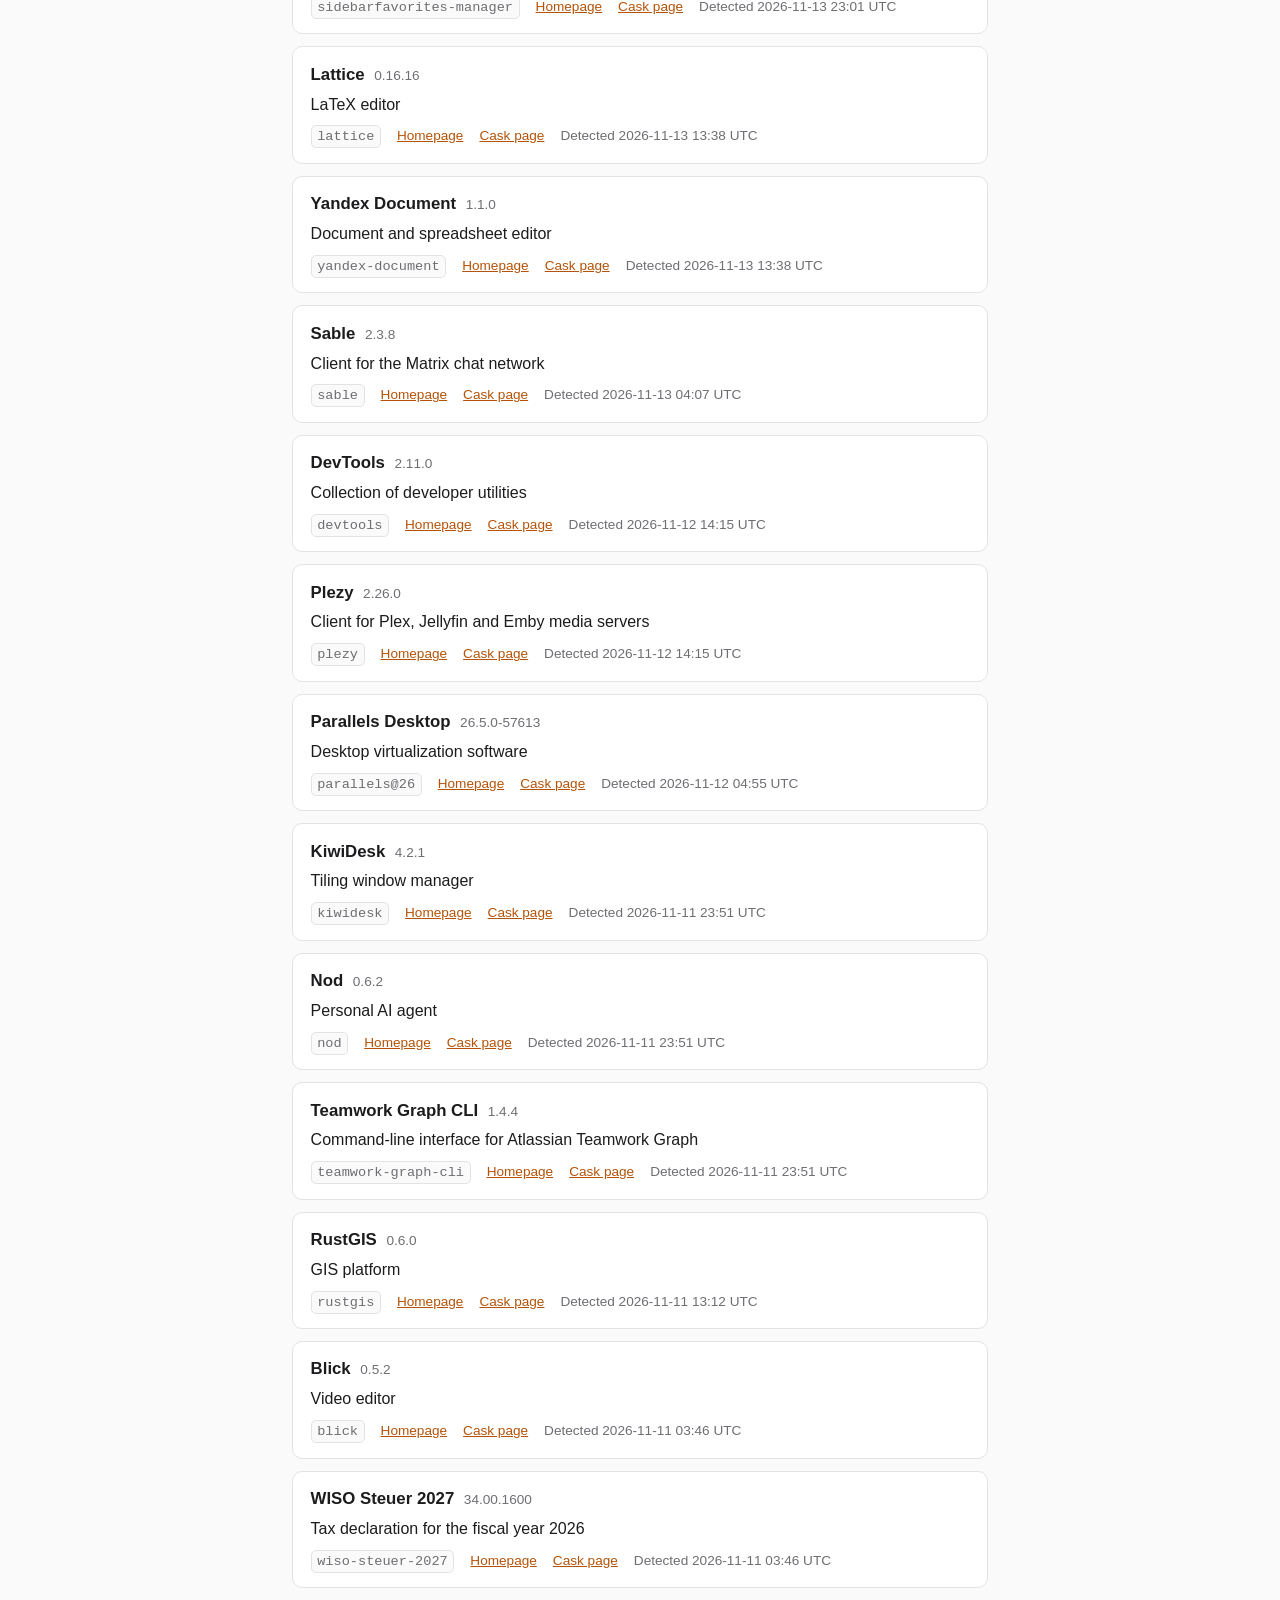
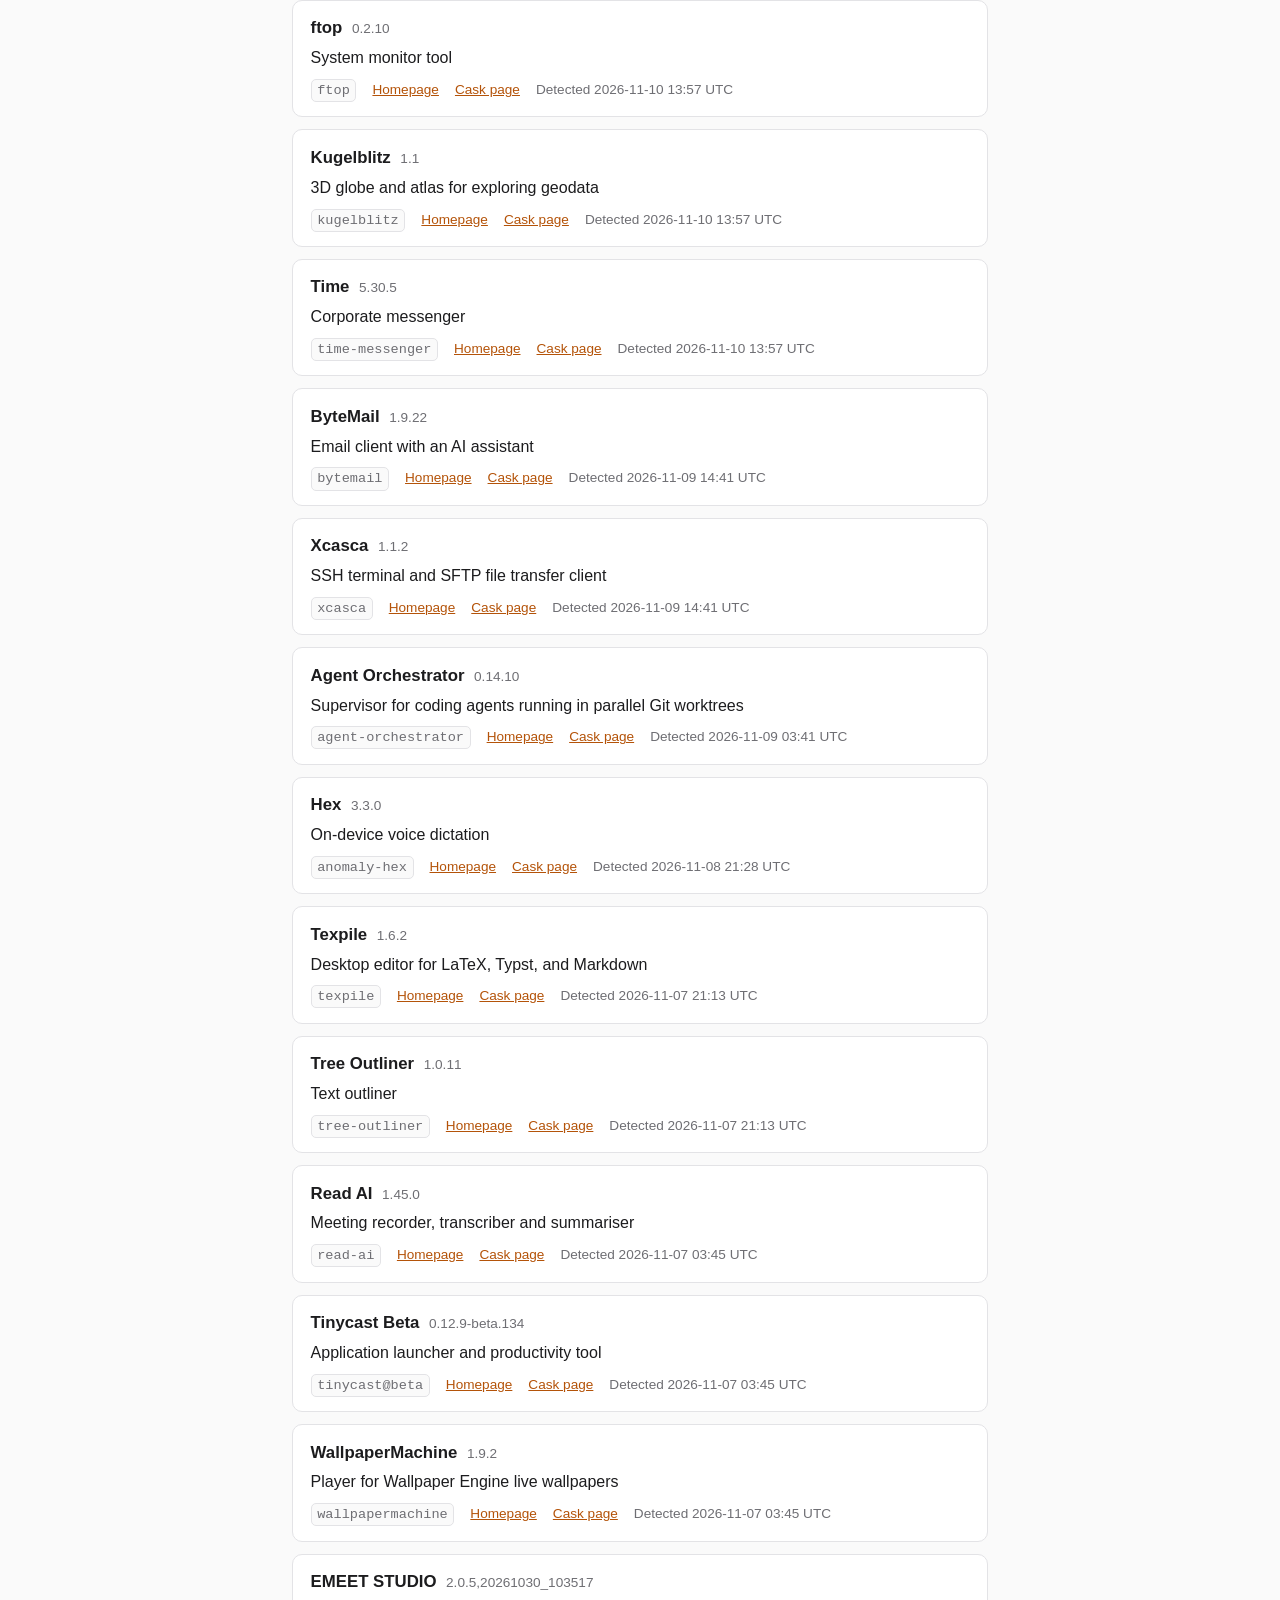
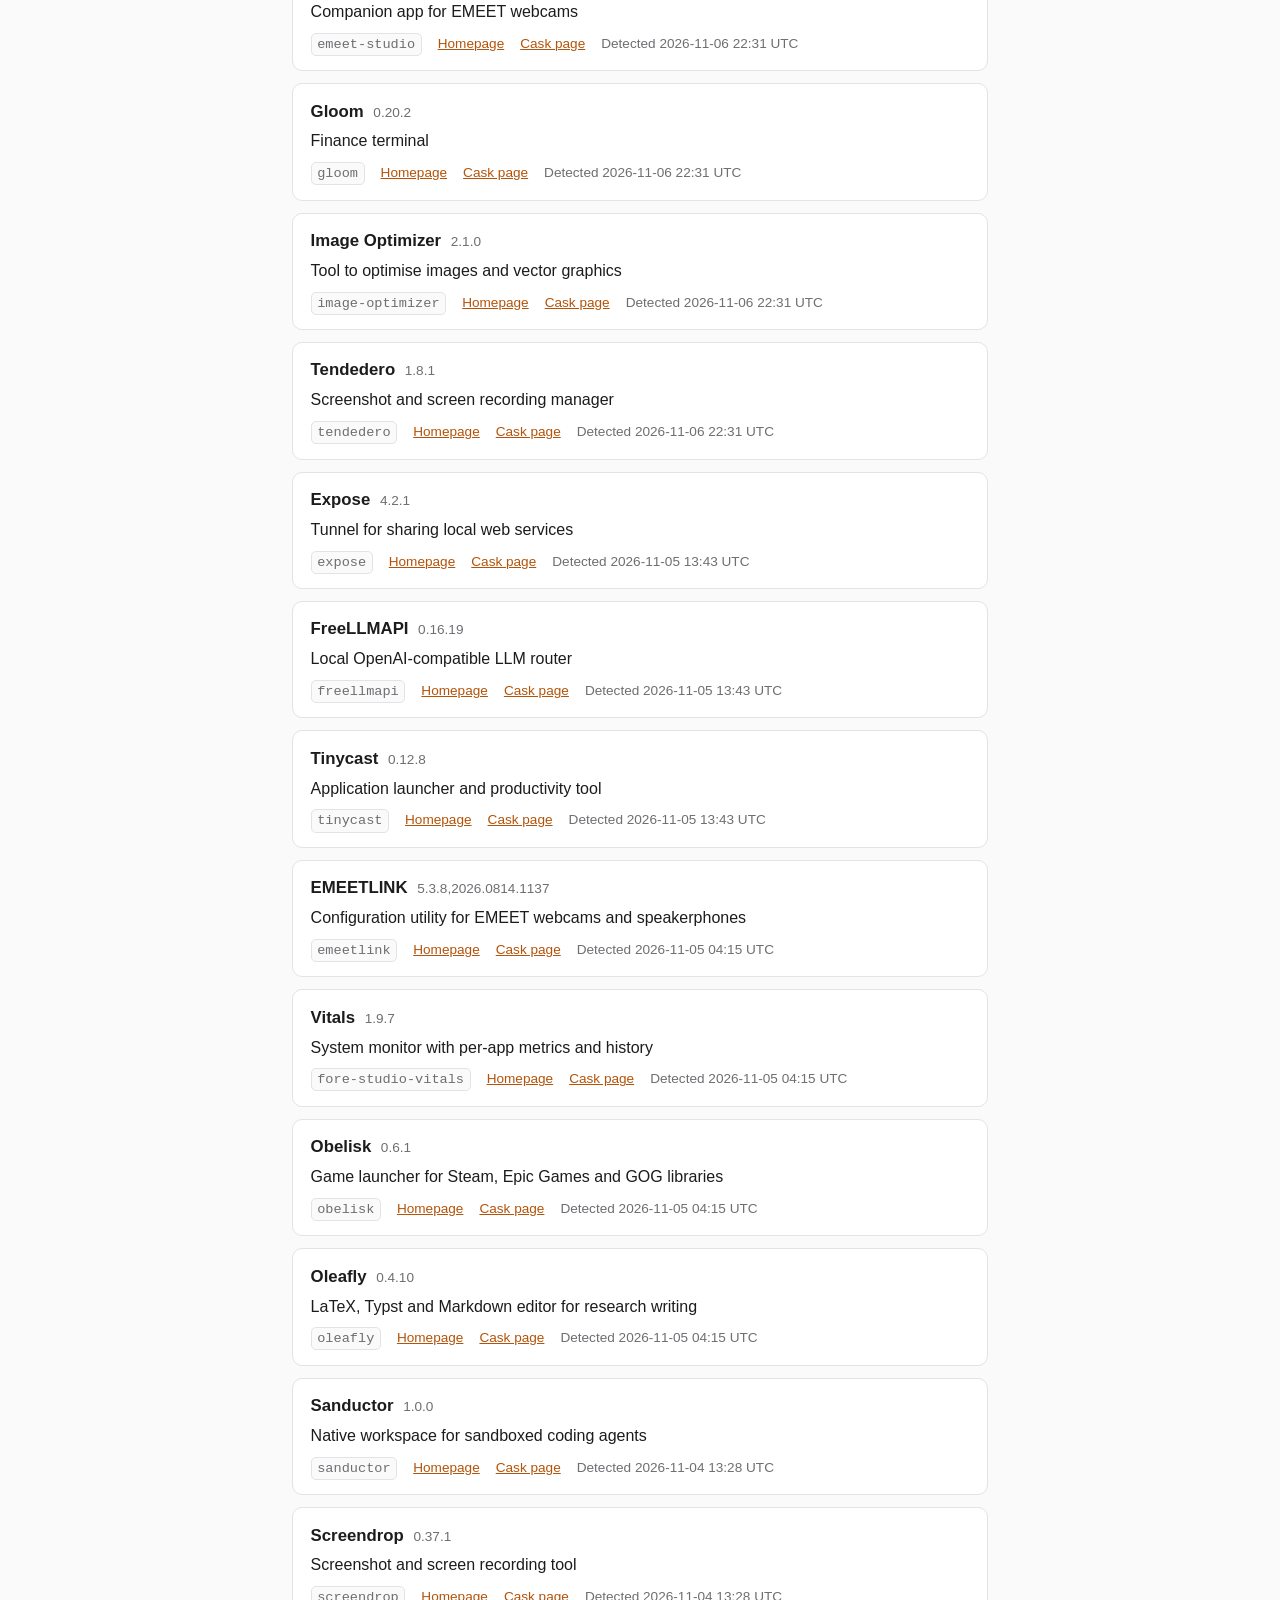
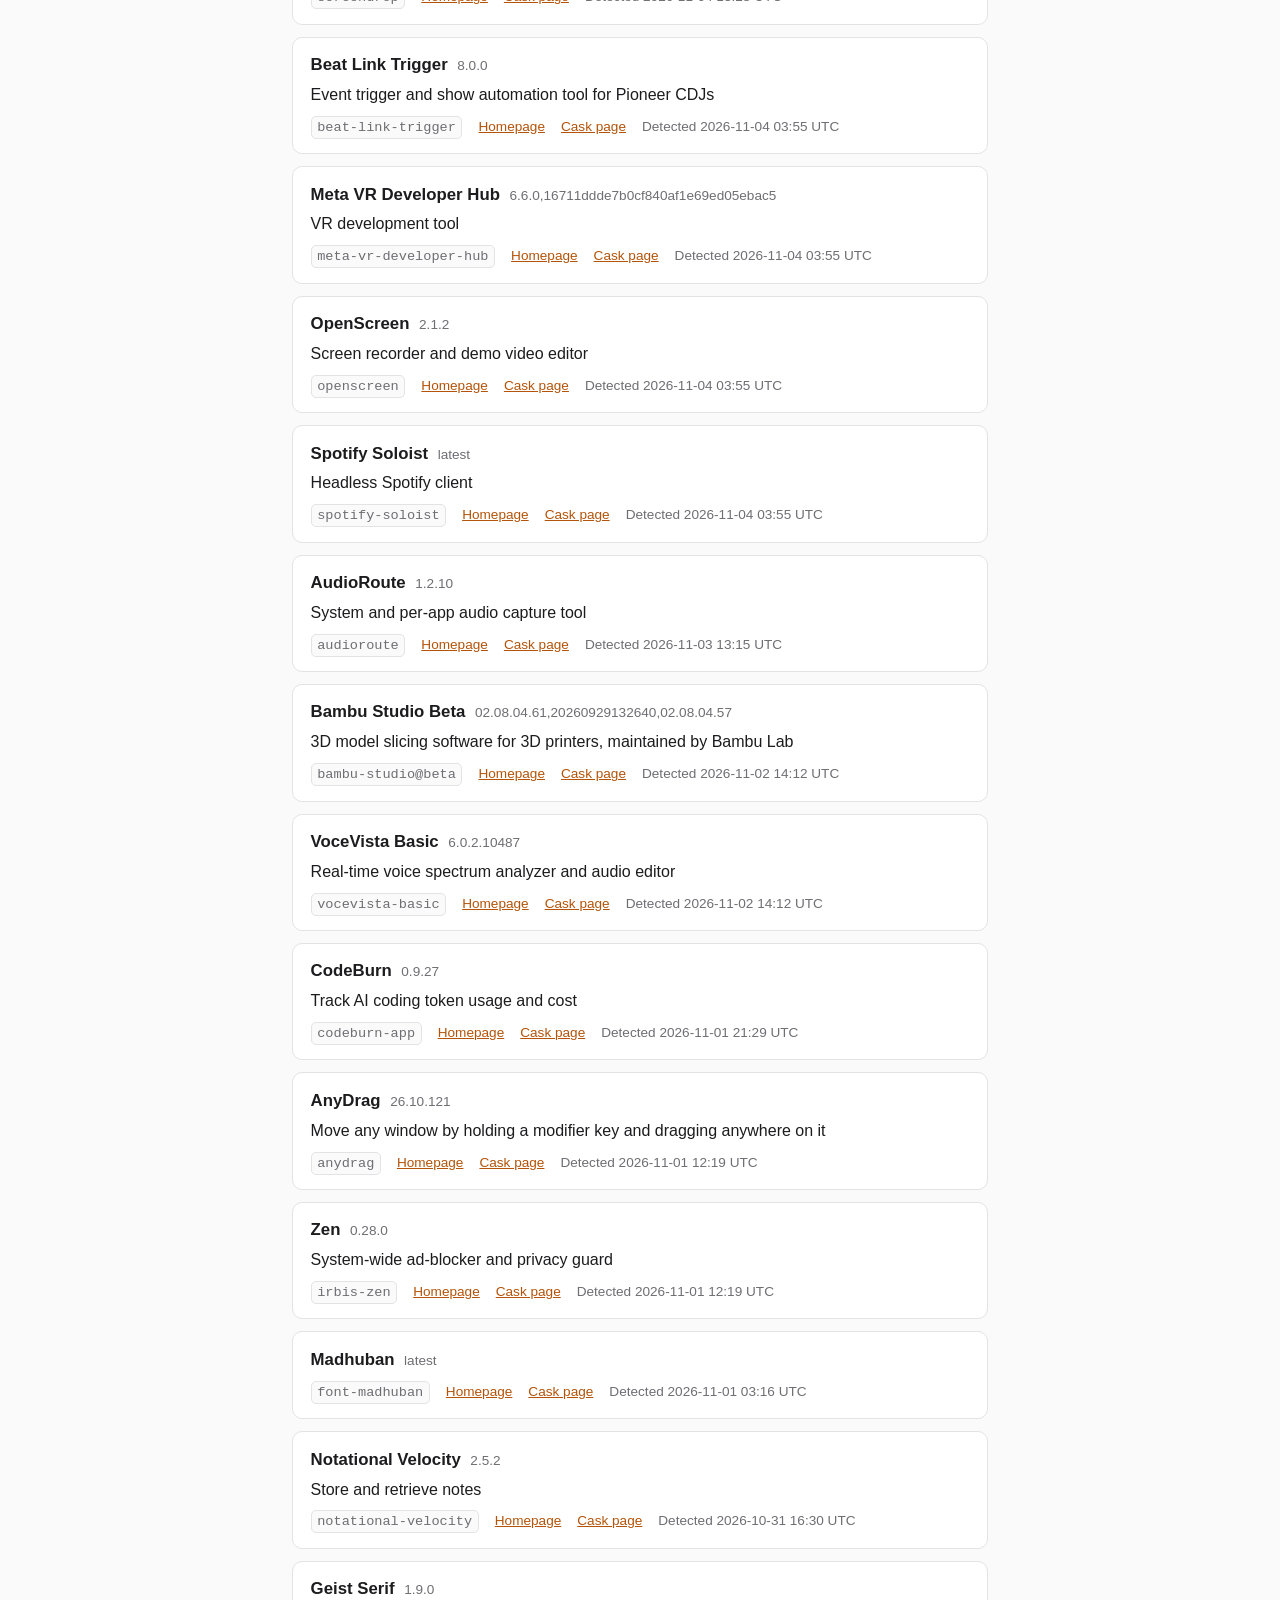
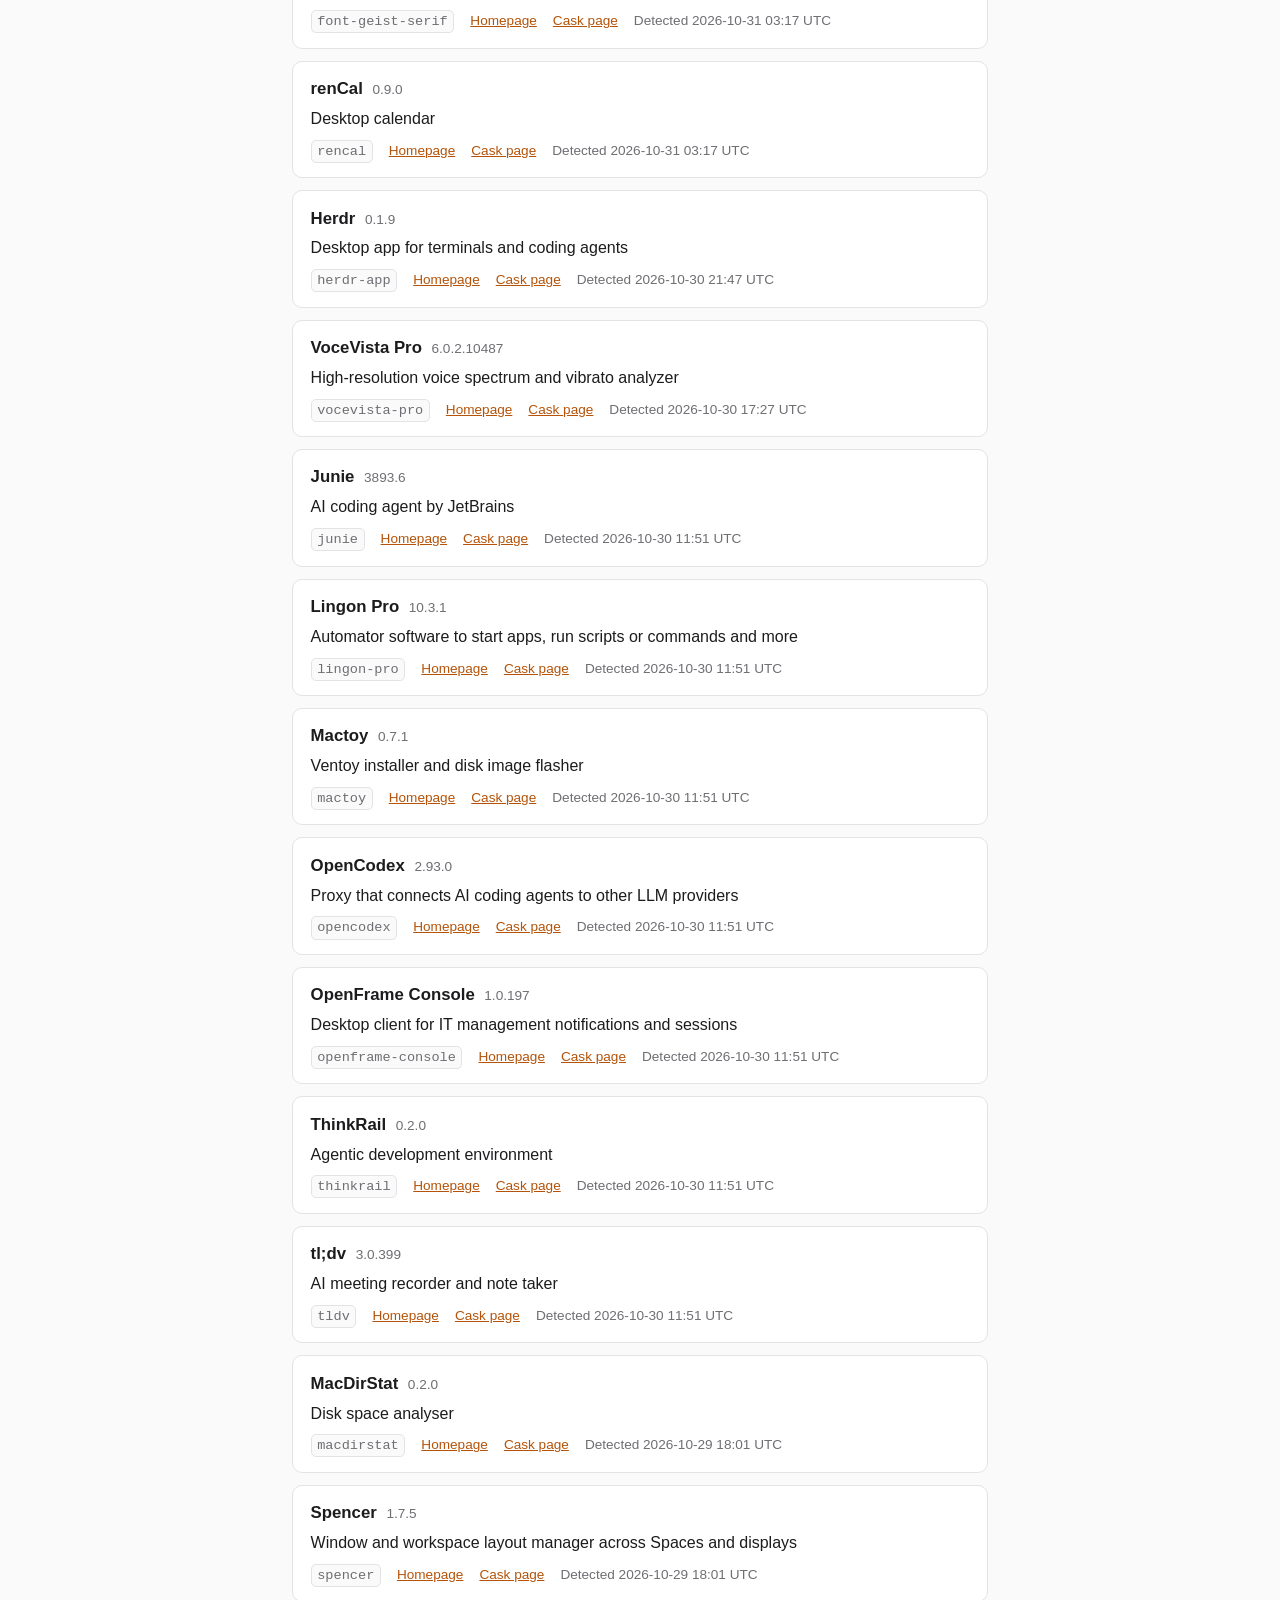
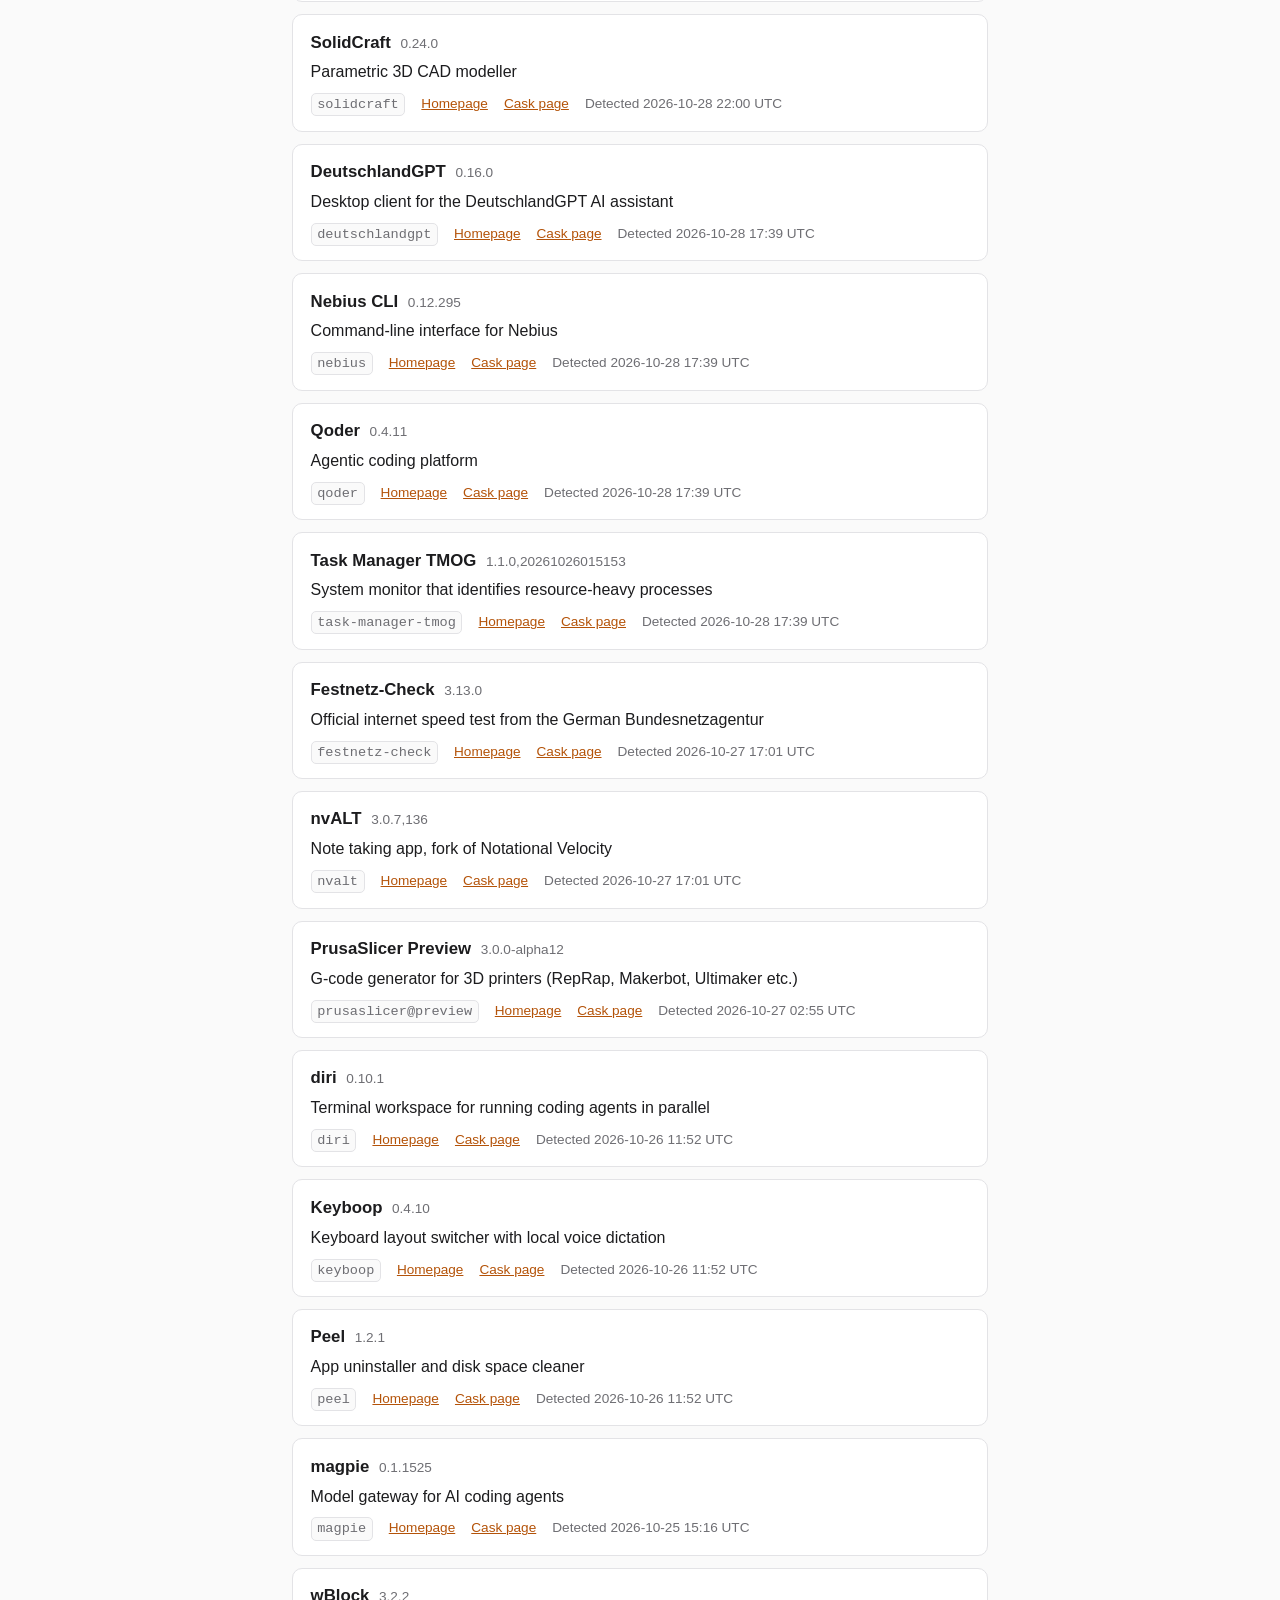
==== commit 0ffd8a47: "Update cask data (2026-11-26T16:01:27Z)" ====
--- a/docs/history.html
+++ b/docs/history.html
@@ -23,6 +23,48 @@
         
         <li class="cask">
           <div class="cask-head">
+            <span class="cask-name">Chapar</span>
+            <span class="cask-version">0.14.1</span>
+          </div>
+          <p class="cask-desc">Native API client</p>
+          <div class="cask-meta">
+            <code class="cask-token">chapar</code>
+            <a href="https://chapar.rest/" rel="noopener">Homepage</a>
+            <a href="https://formulae.brew.sh/cask/chapar" rel="noopener">Cask page</a>
+            <time datetime="2026-11-26T16:01:27Z">Detected 2026-11-26 16:01 UTC</time>
+          </div>
+        </li>
+        
+        <li class="cask">
+          <div class="cask-head">
+            <span class="cask-name">Insta360 Wave Controller</span>
+            <span class="cask-version">1.1.0,build7,_20261008_101106_signed_1791425478377,85661444411946edb17399282f5b0683</span>
+          </div>
+          <p class="cask-desc">Controller for Insta360 Wave devices</p>
+          <div class="cask-meta">
+            <code class="cask-token">insta360-wave-controller</code>
+            <a href="https://www.insta360.com/download/insta360-wave" rel="noopener">Homepage</a>
+            <a href="https://formulae.brew.sh/cask/insta360-wave-controller" rel="noopener">Cask page</a>
+            <time datetime="2026-11-26T16:01:27Z">Detected 2026-11-26 16:01 UTC</time>
+          </div>
+        </li>
+        
+        <li class="cask">
+          <div class="cask-head">
+            <span class="cask-name">Paradev</span>
+            <span class="cask-version">2.0.12</span>
+          </div>
+          <p class="cask-desc">Workspace for running coding agents in parallel</p>
+          <div class="cask-meta">
+            <code class="cask-token">paradev</code>
+            <a href="https://paradev.com/" rel="noopener">Homepage</a>
+            <a href="https://formulae.brew.sh/cask/paradev" rel="noopener">Cask page</a>
+            <time datetime="2026-11-26T16:01:27Z">Detected 2026-11-26 16:01 UTC</time>
+          </div>
+        </li>
+        
+        <li class="cask">
+          <div class="cask-head">
             <span class="cask-name">Spaceman</span>
             <span class="cask-version">0.3.5,0184acc428b25c7826639800a5c8a4f5fa20117062c48ca309b6b35fae08046a</span>
           </div>
@@ -5126,7 +5168,7 @@
       <p><a href="index.html">← Back to recent casks</a></p>
     
     <p>
-      Last updated 2026-11-25 16:27 UTC ·
+      Last updated 2026-11-26 16:01 UTC ·
       <a href="feed.xml">RSS feed</a> ·
       Data from the <a href="https://formulae.brew.sh/">Homebrew formulae API</a>
     </p>
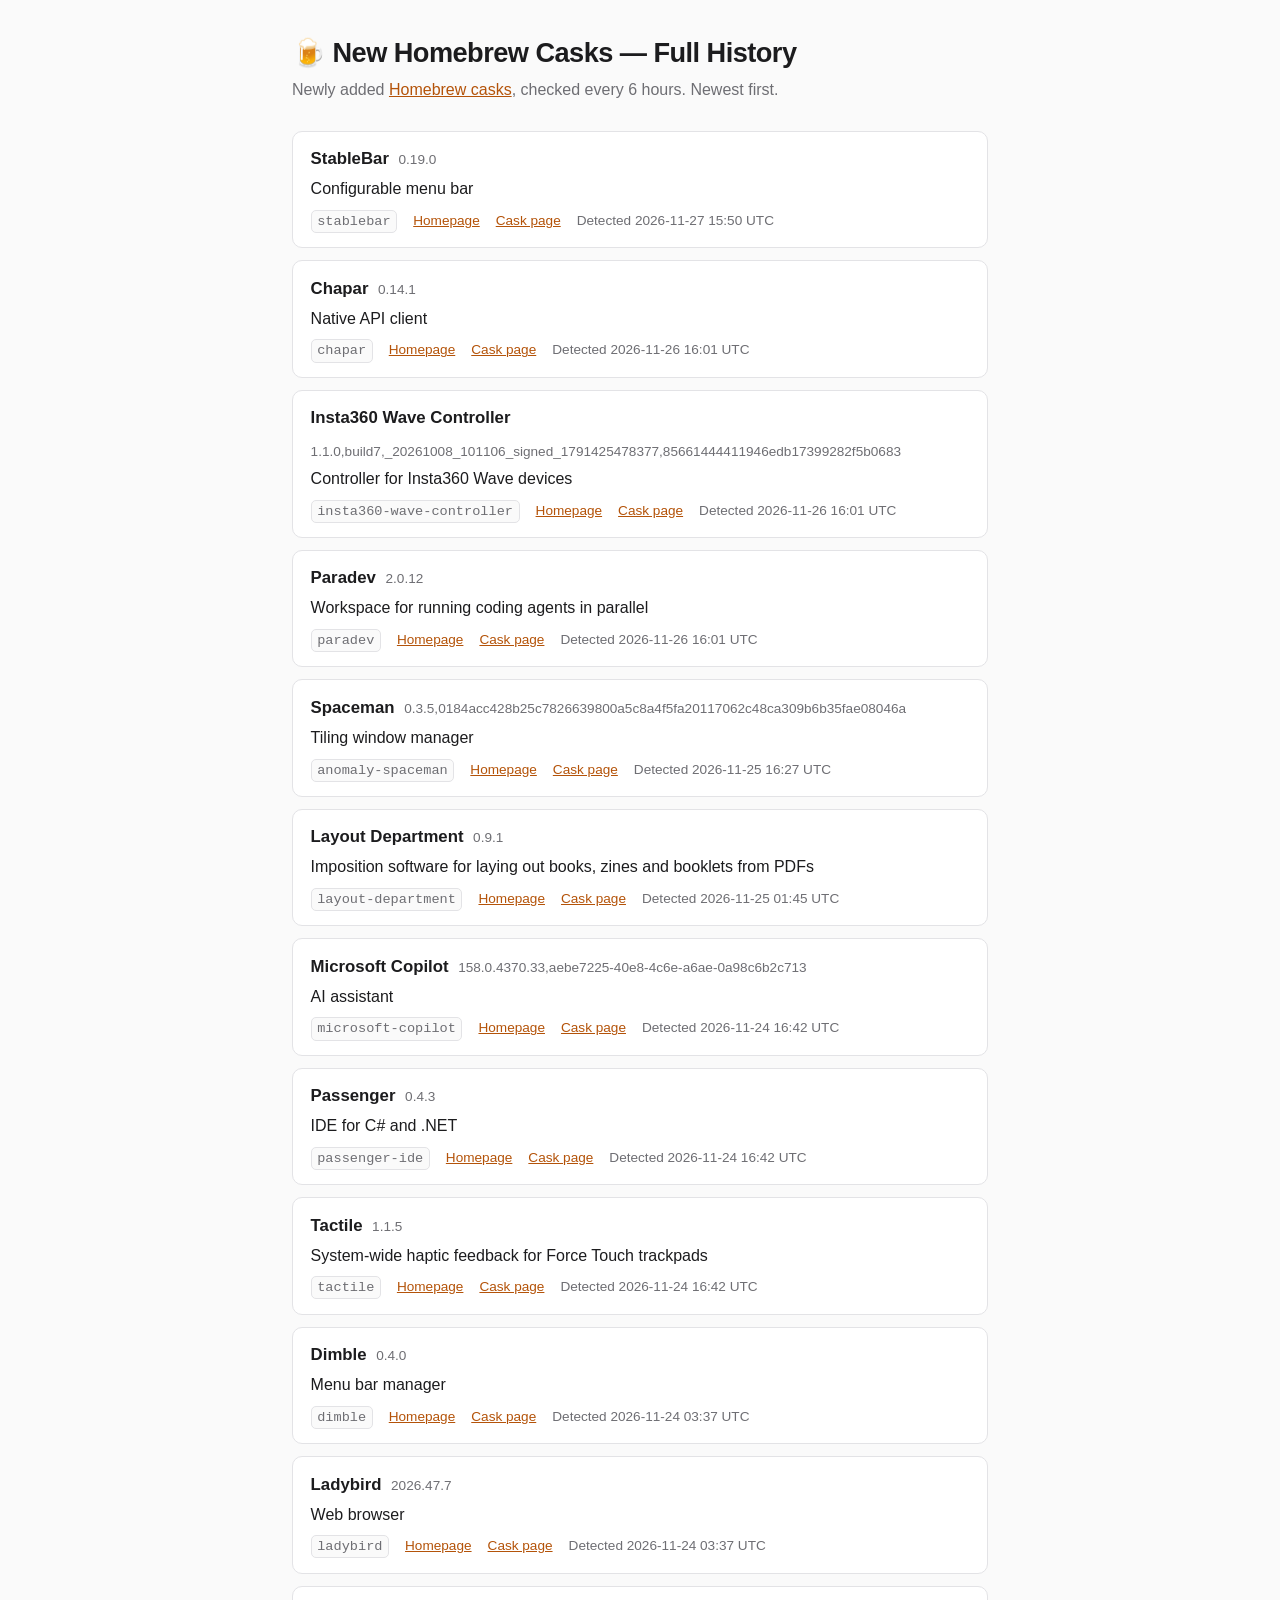
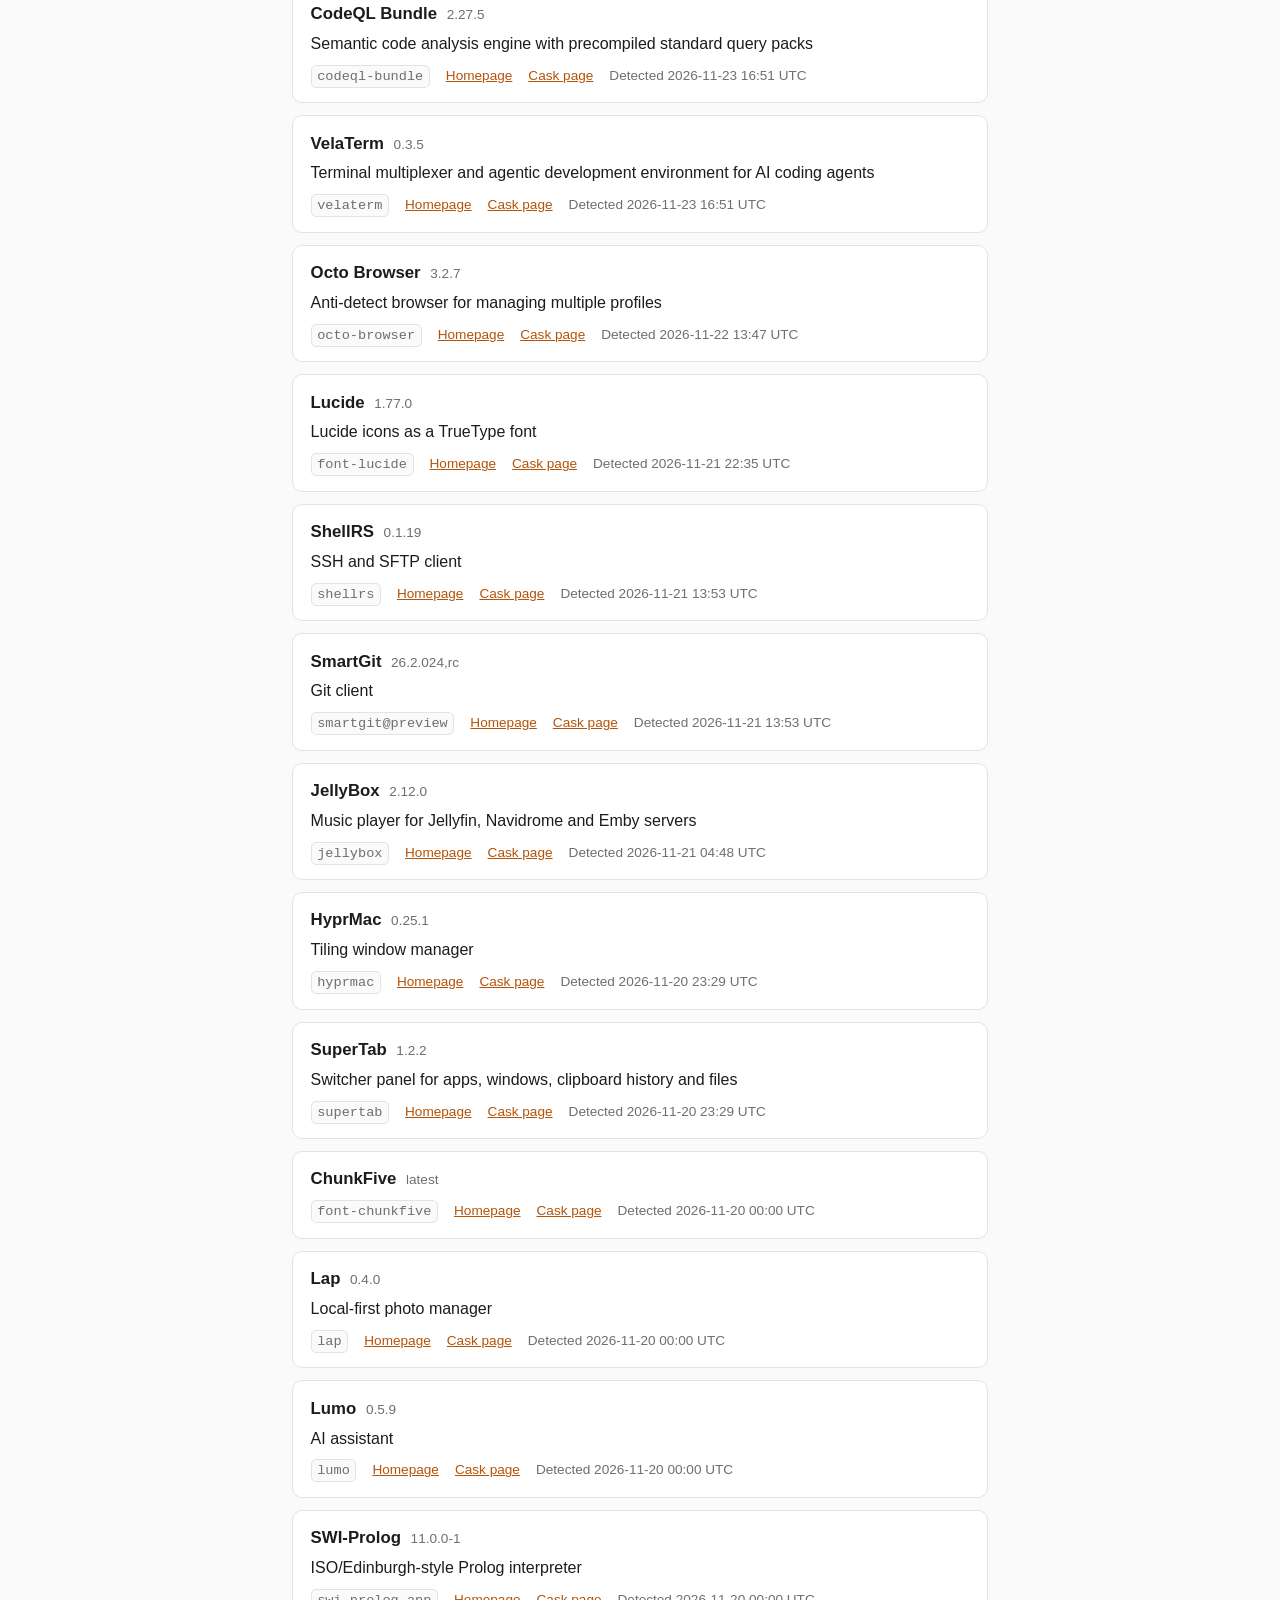
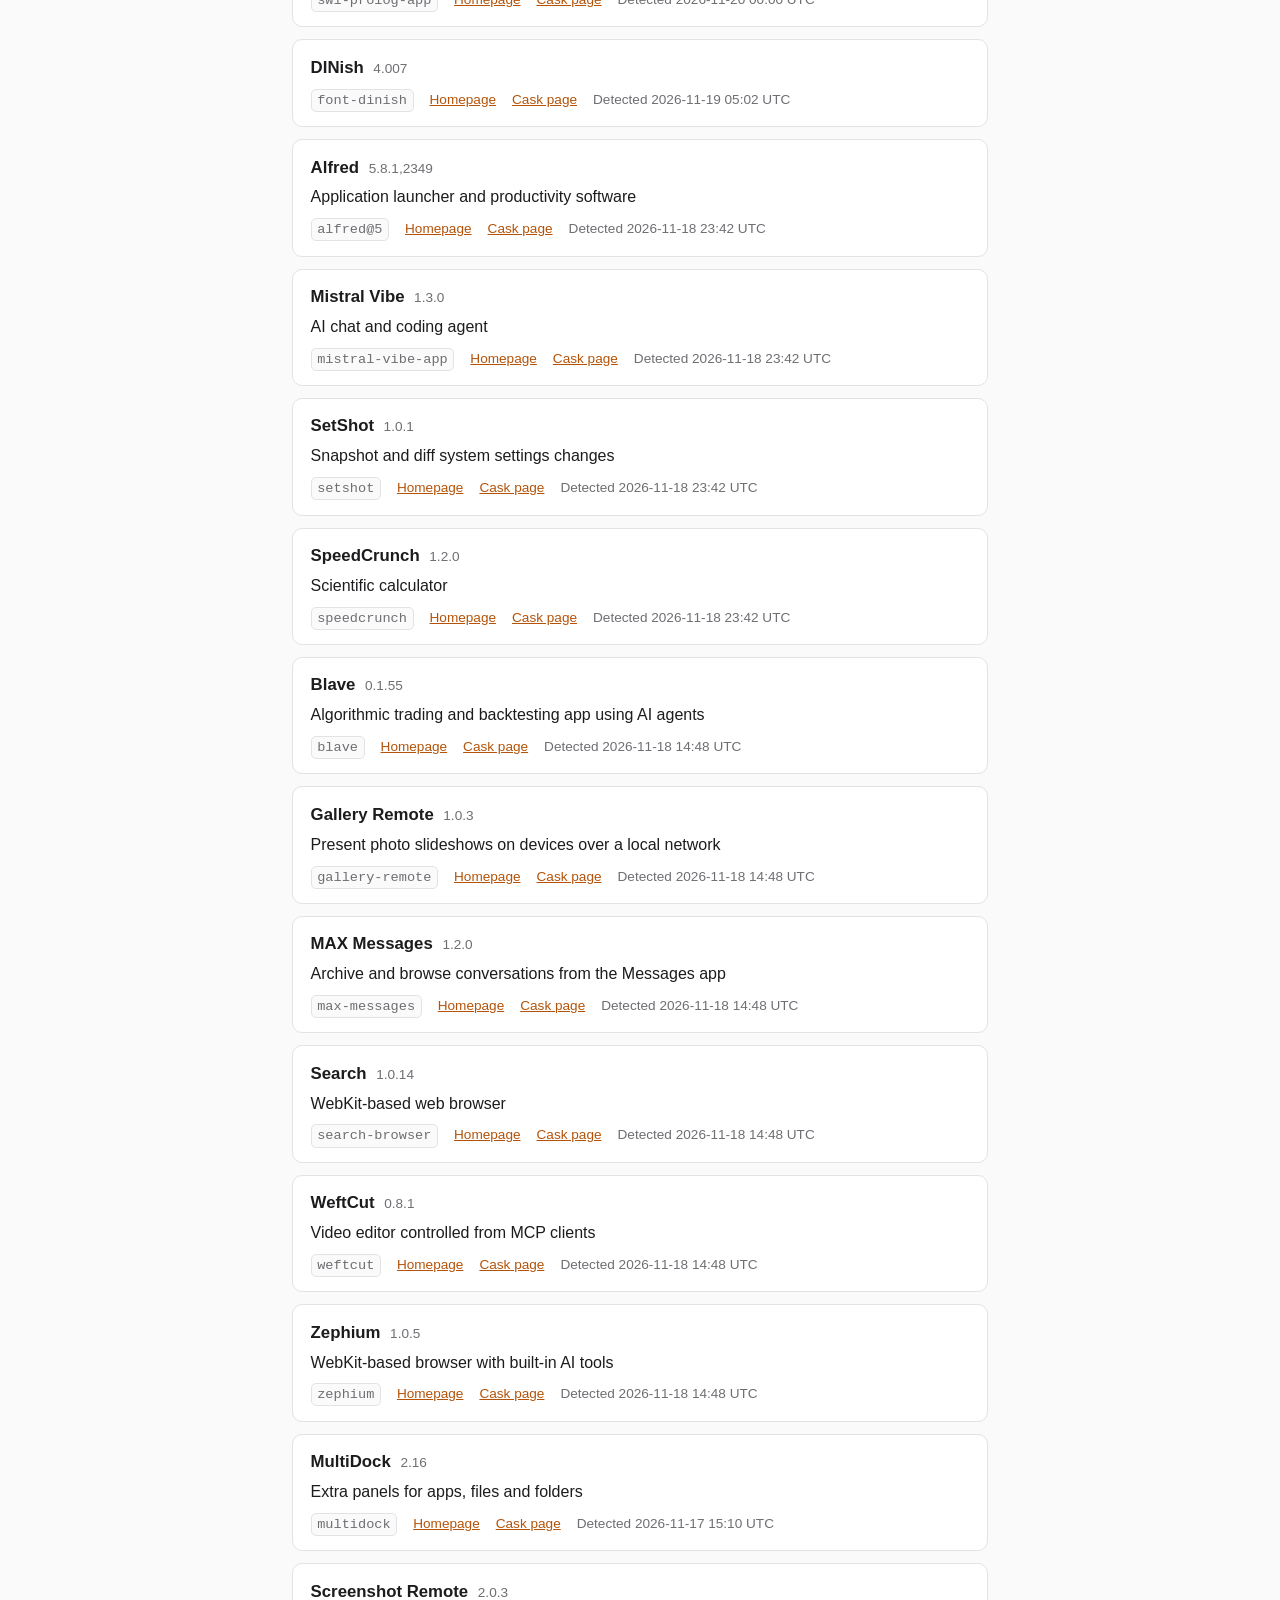
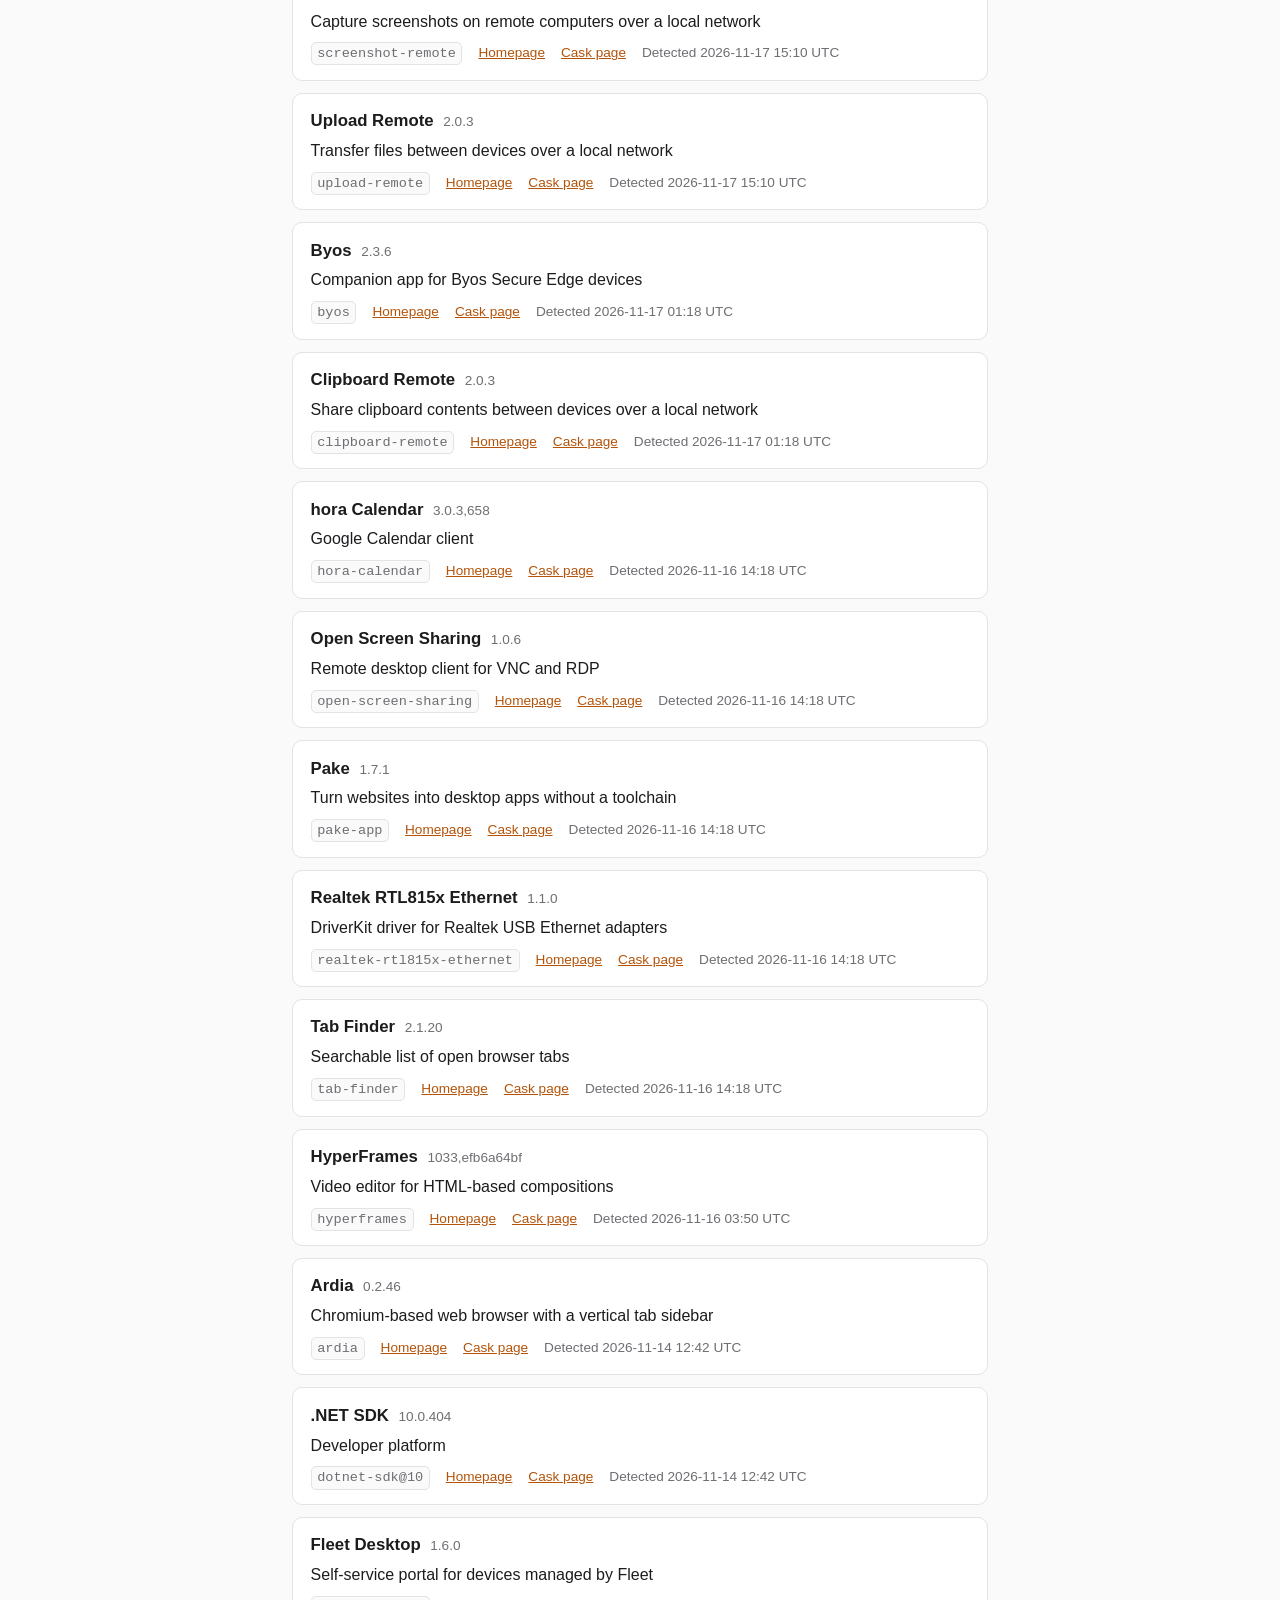
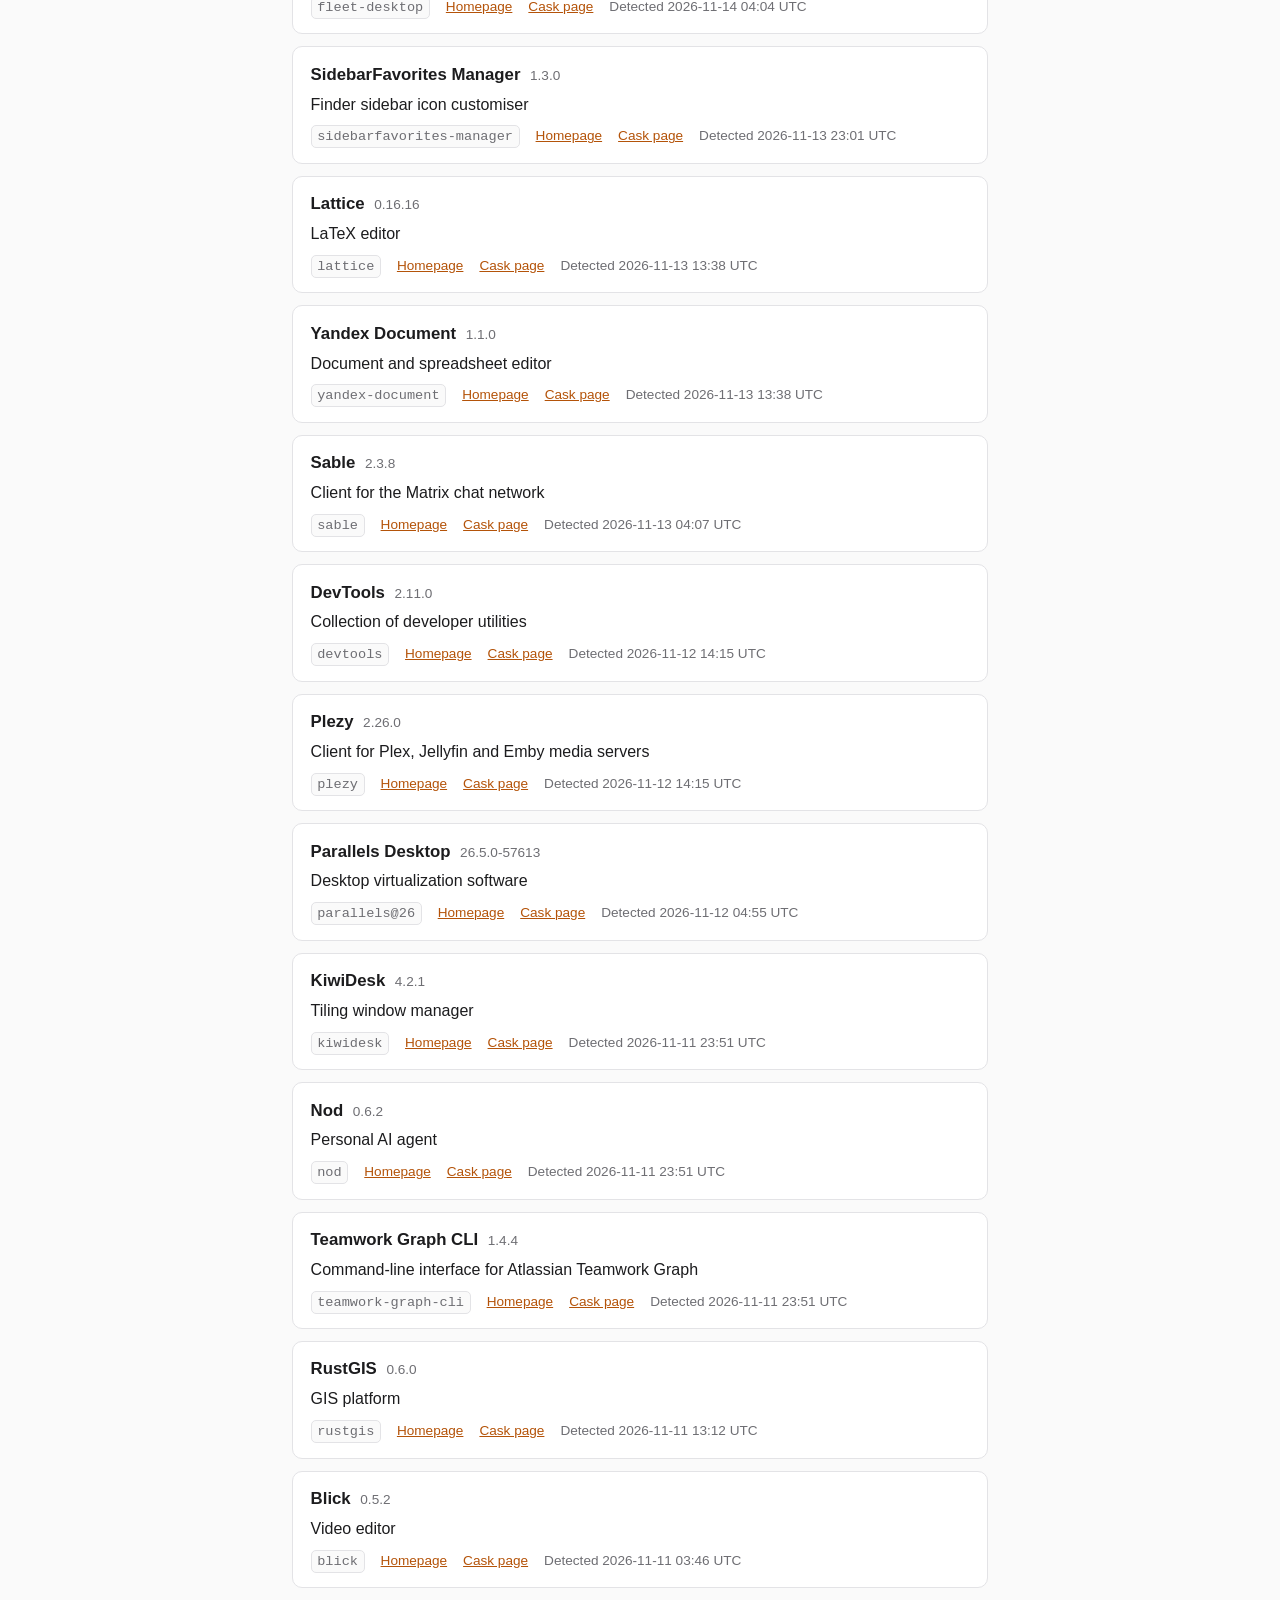
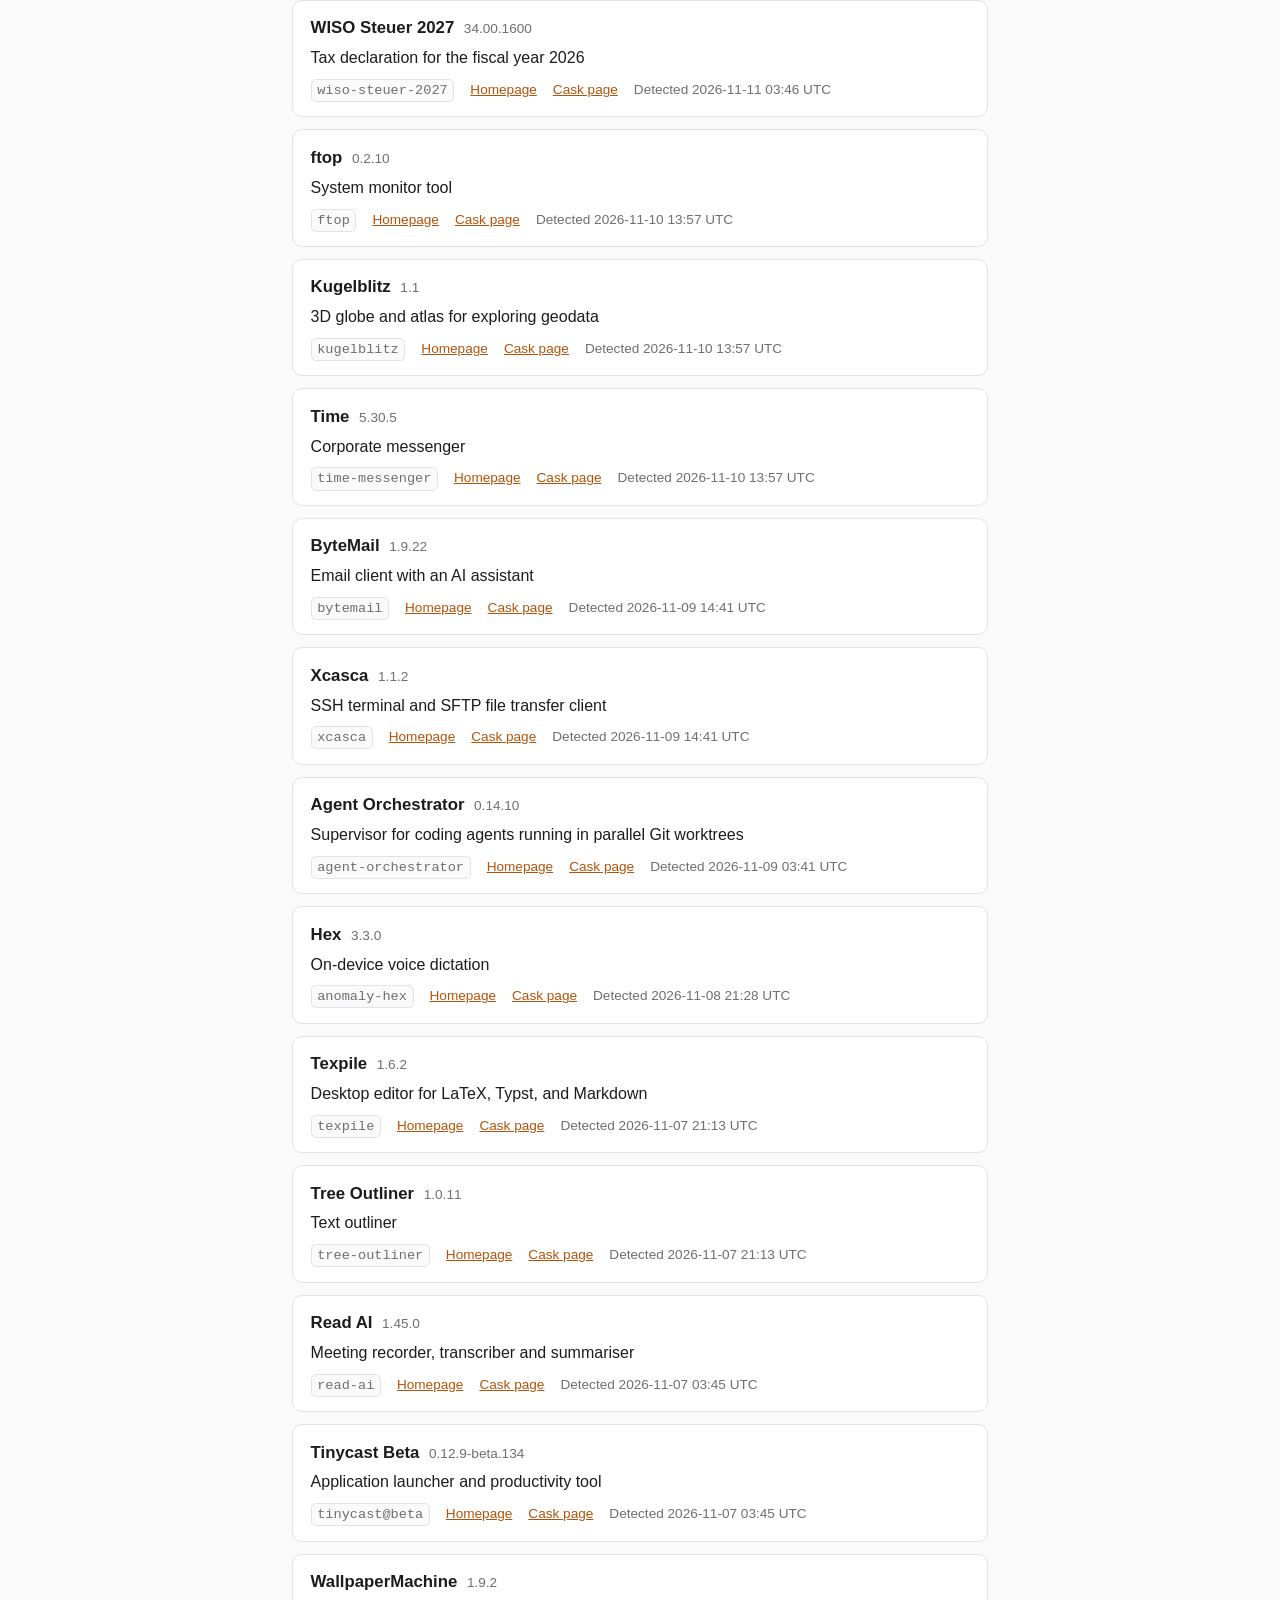
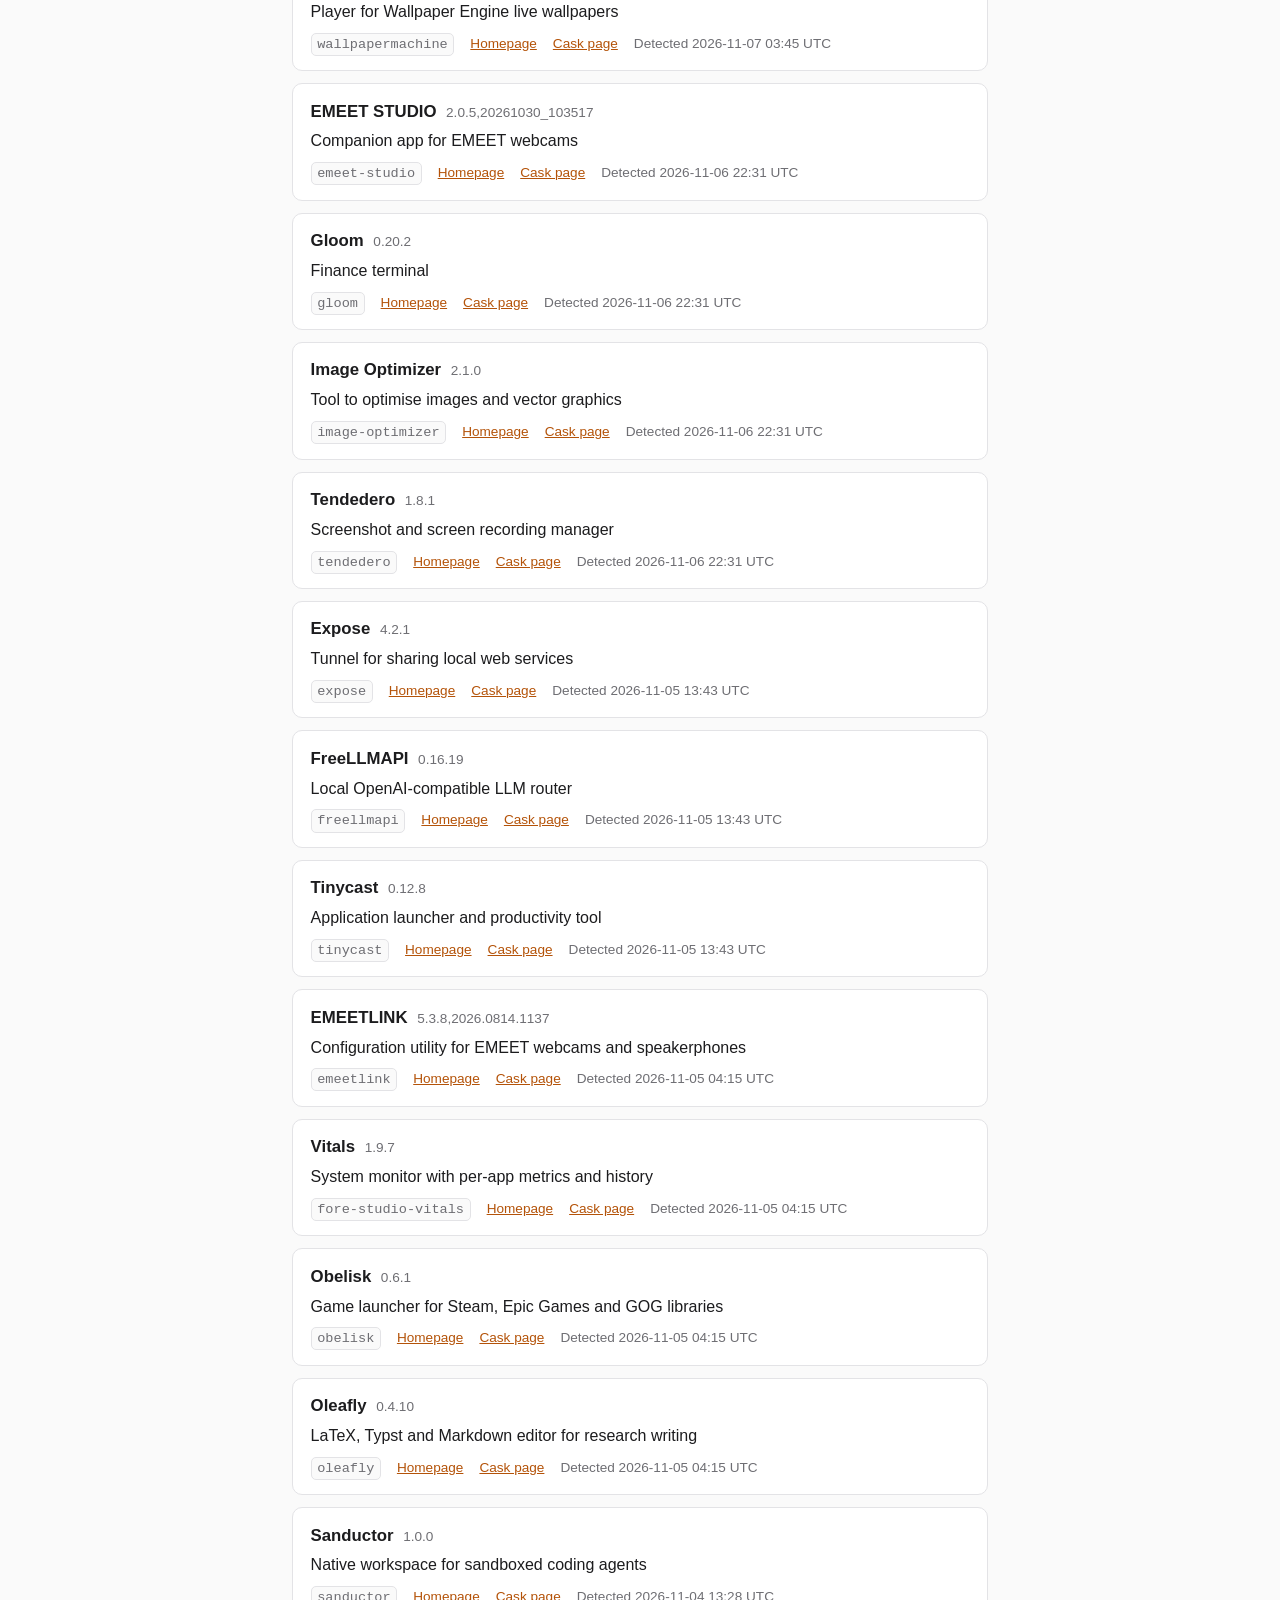
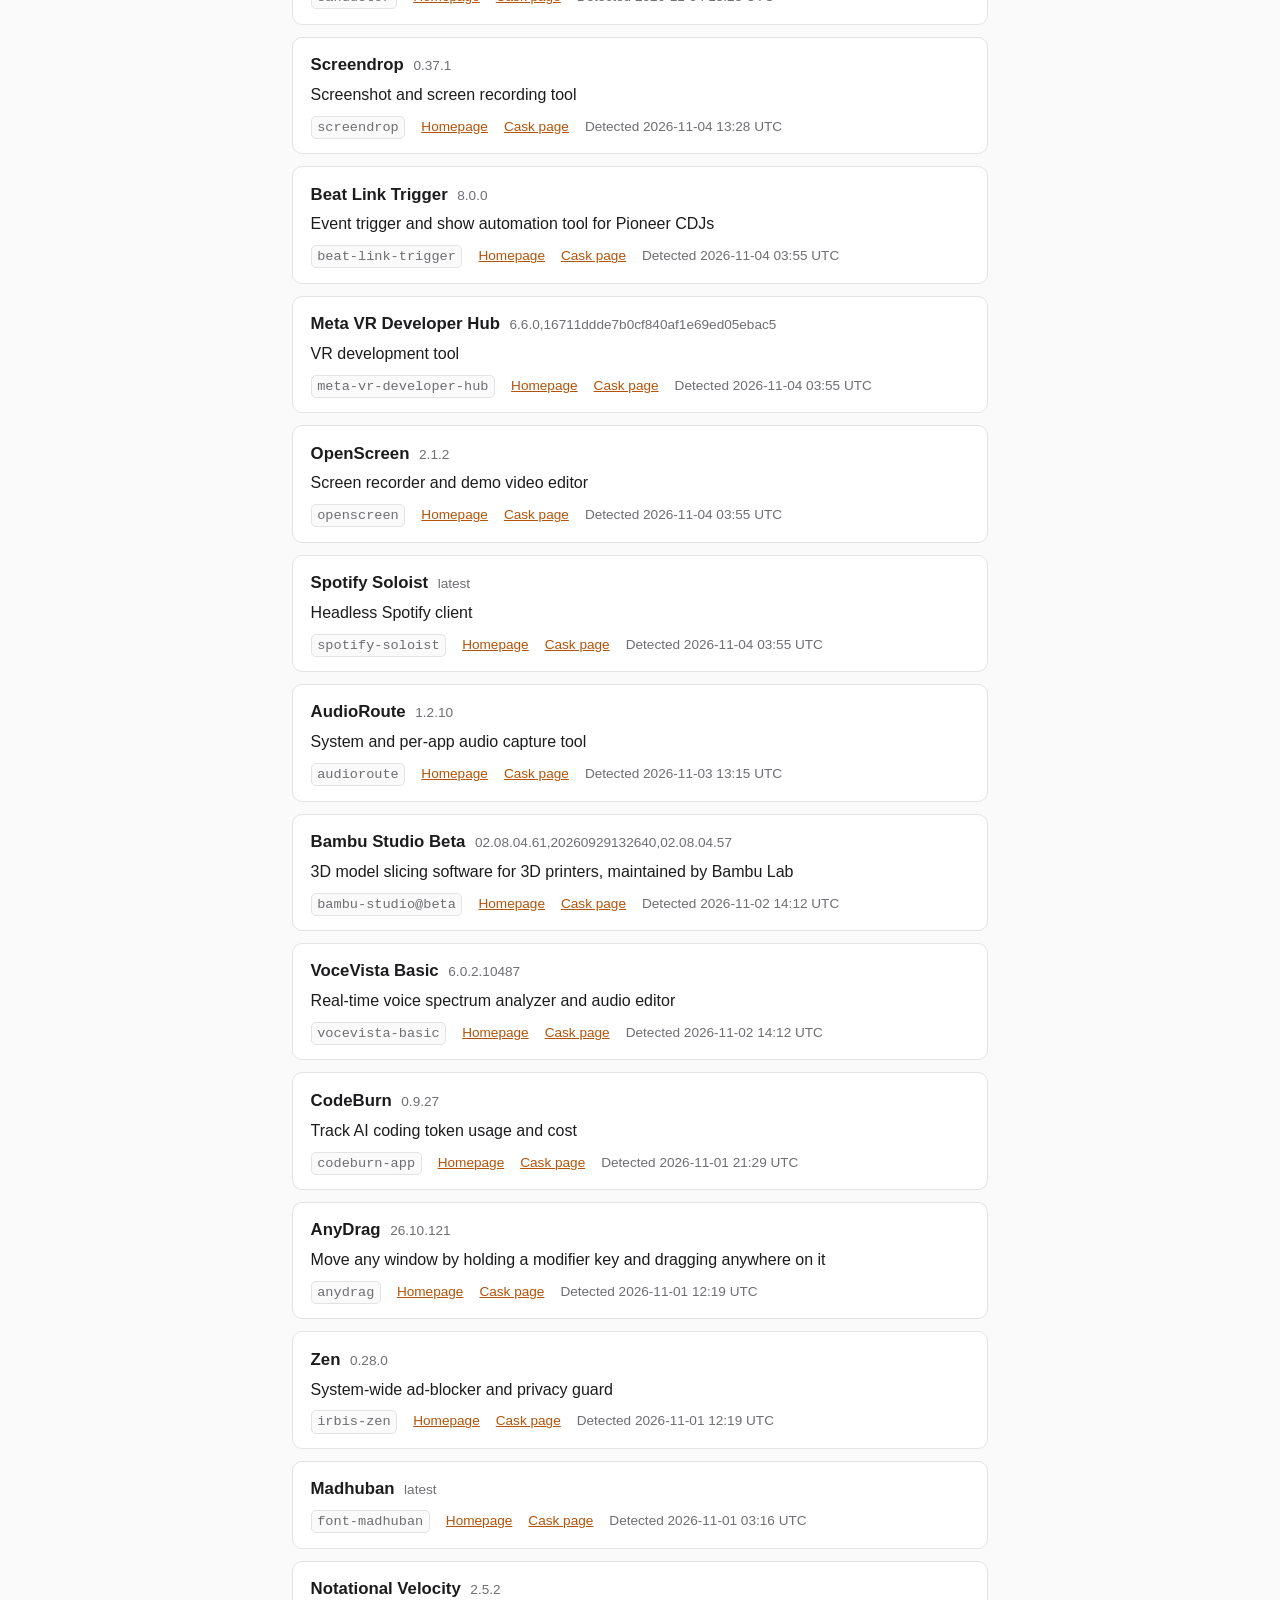
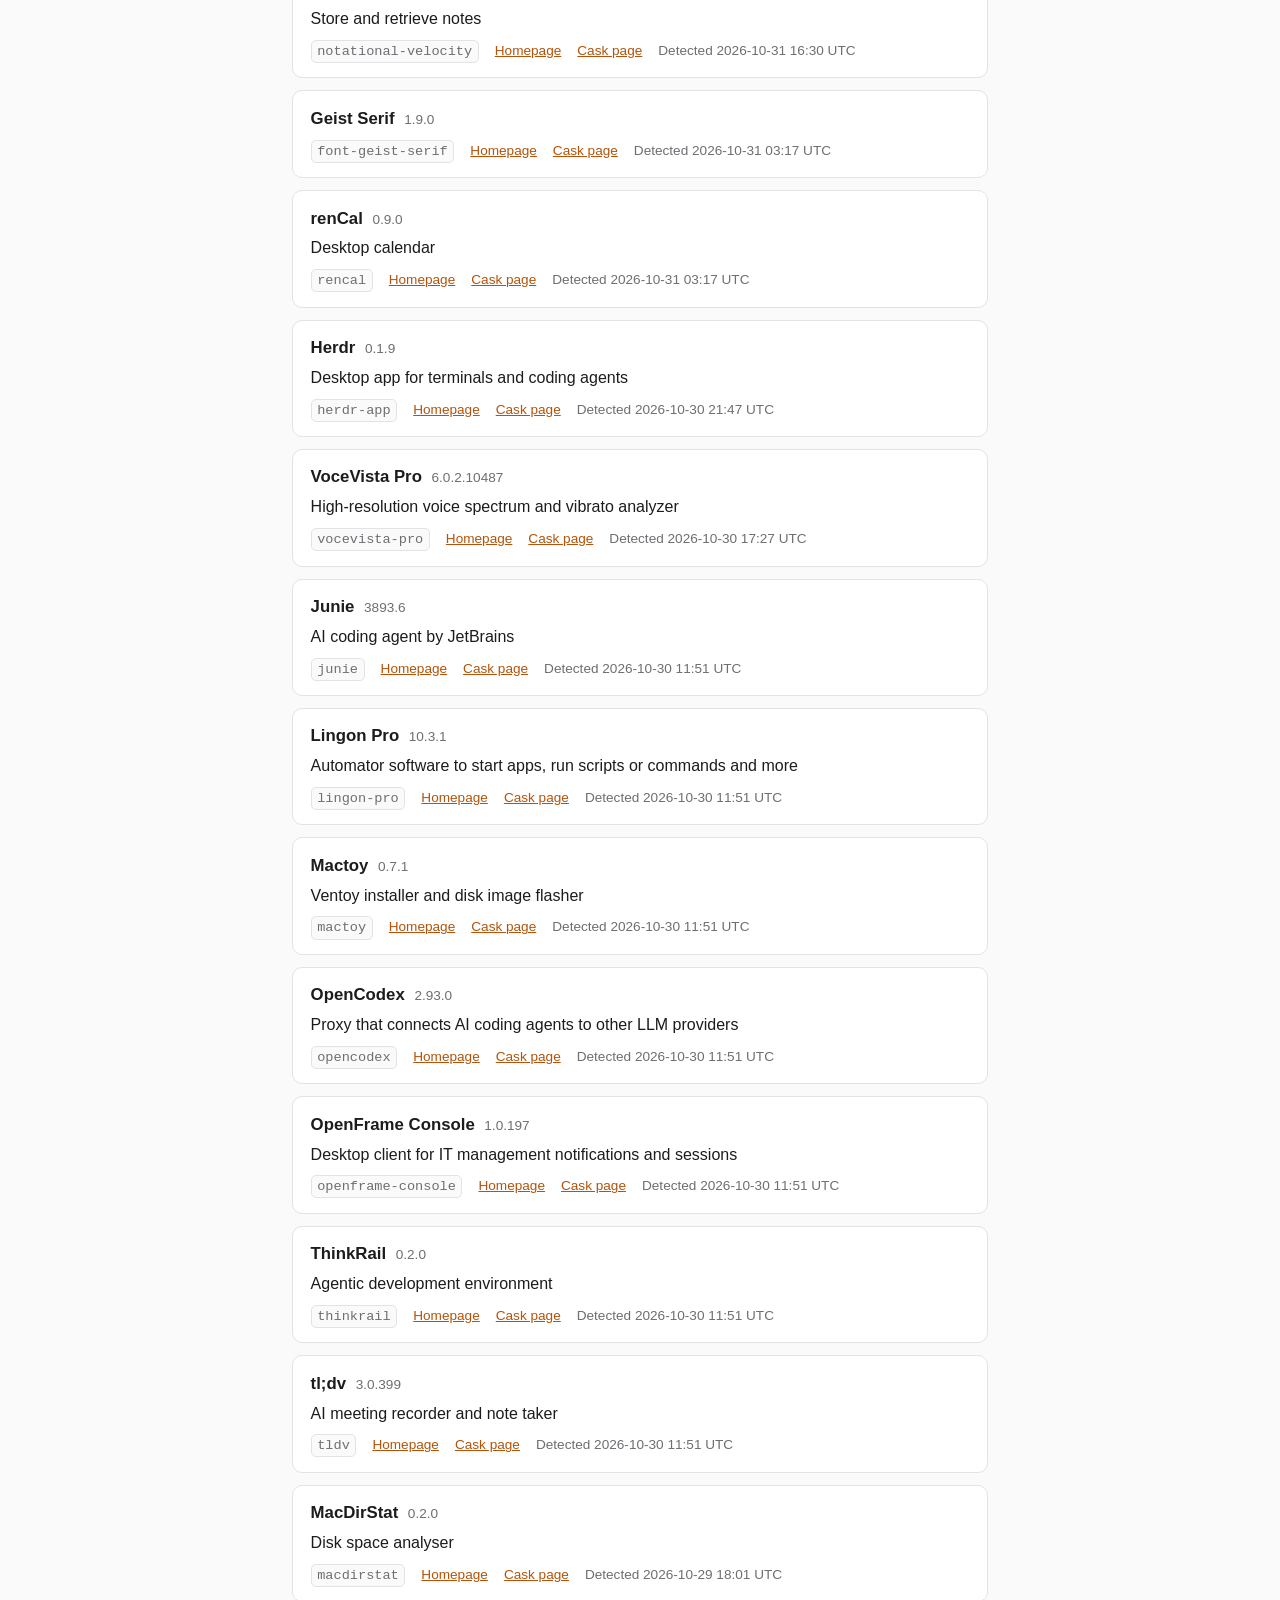
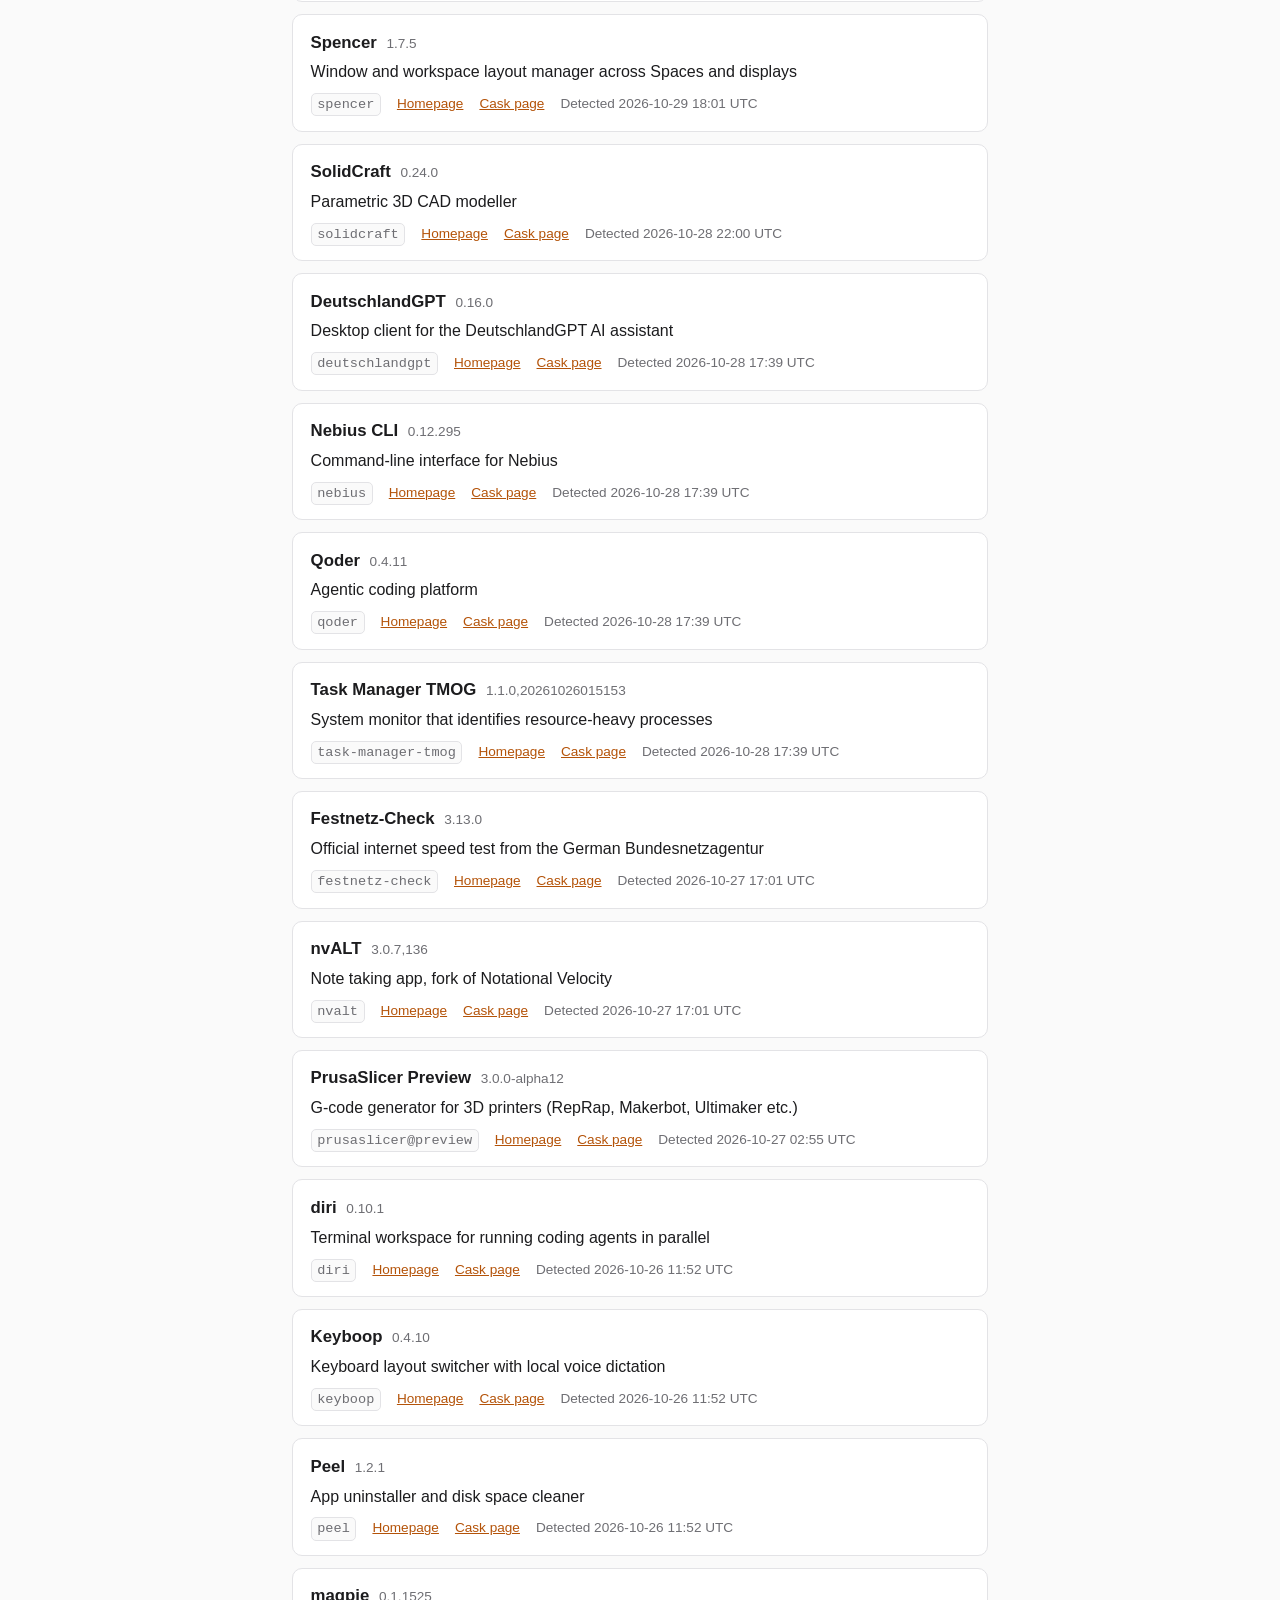
==== commit ac7365b3: "Update cask data (2026-11-27T15:50:04Z)" ====
--- a/docs/history.html
+++ b/docs/history.html
@@ -23,6 +23,20 @@
         
         <li class="cask">
           <div class="cask-head">
+            <span class="cask-name">StableBar</span>
+            <span class="cask-version">0.19.0</span>
+          </div>
+          <p class="cask-desc">Configurable menu bar</p>
+          <div class="cask-meta">
+            <code class="cask-token">stablebar</code>
+            <a href="https://stablebar.app/" rel="noopener">Homepage</a>
+            <a href="https://formulae.brew.sh/cask/stablebar" rel="noopener">Cask page</a>
+            <time datetime="2026-11-27T15:50:04Z">Detected 2026-11-27 15:50 UTC</time>
+          </div>
+        </li>
+        
+        <li class="cask">
+          <div class="cask-head">
             <span class="cask-name">Chapar</span>
             <span class="cask-version">0.14.1</span>
           </div>
@@ -5168,7 +5182,7 @@
       <p><a href="index.html">← Back to recent casks</a></p>
     
     <p>
-      Last updated 2026-11-26 16:01 UTC ·
+      Last updated 2026-11-27 15:50 UTC ·
       <a href="feed.xml">RSS feed</a> ·
       Data from the <a href="https://formulae.brew.sh/">Homebrew formulae API</a>
     </p>
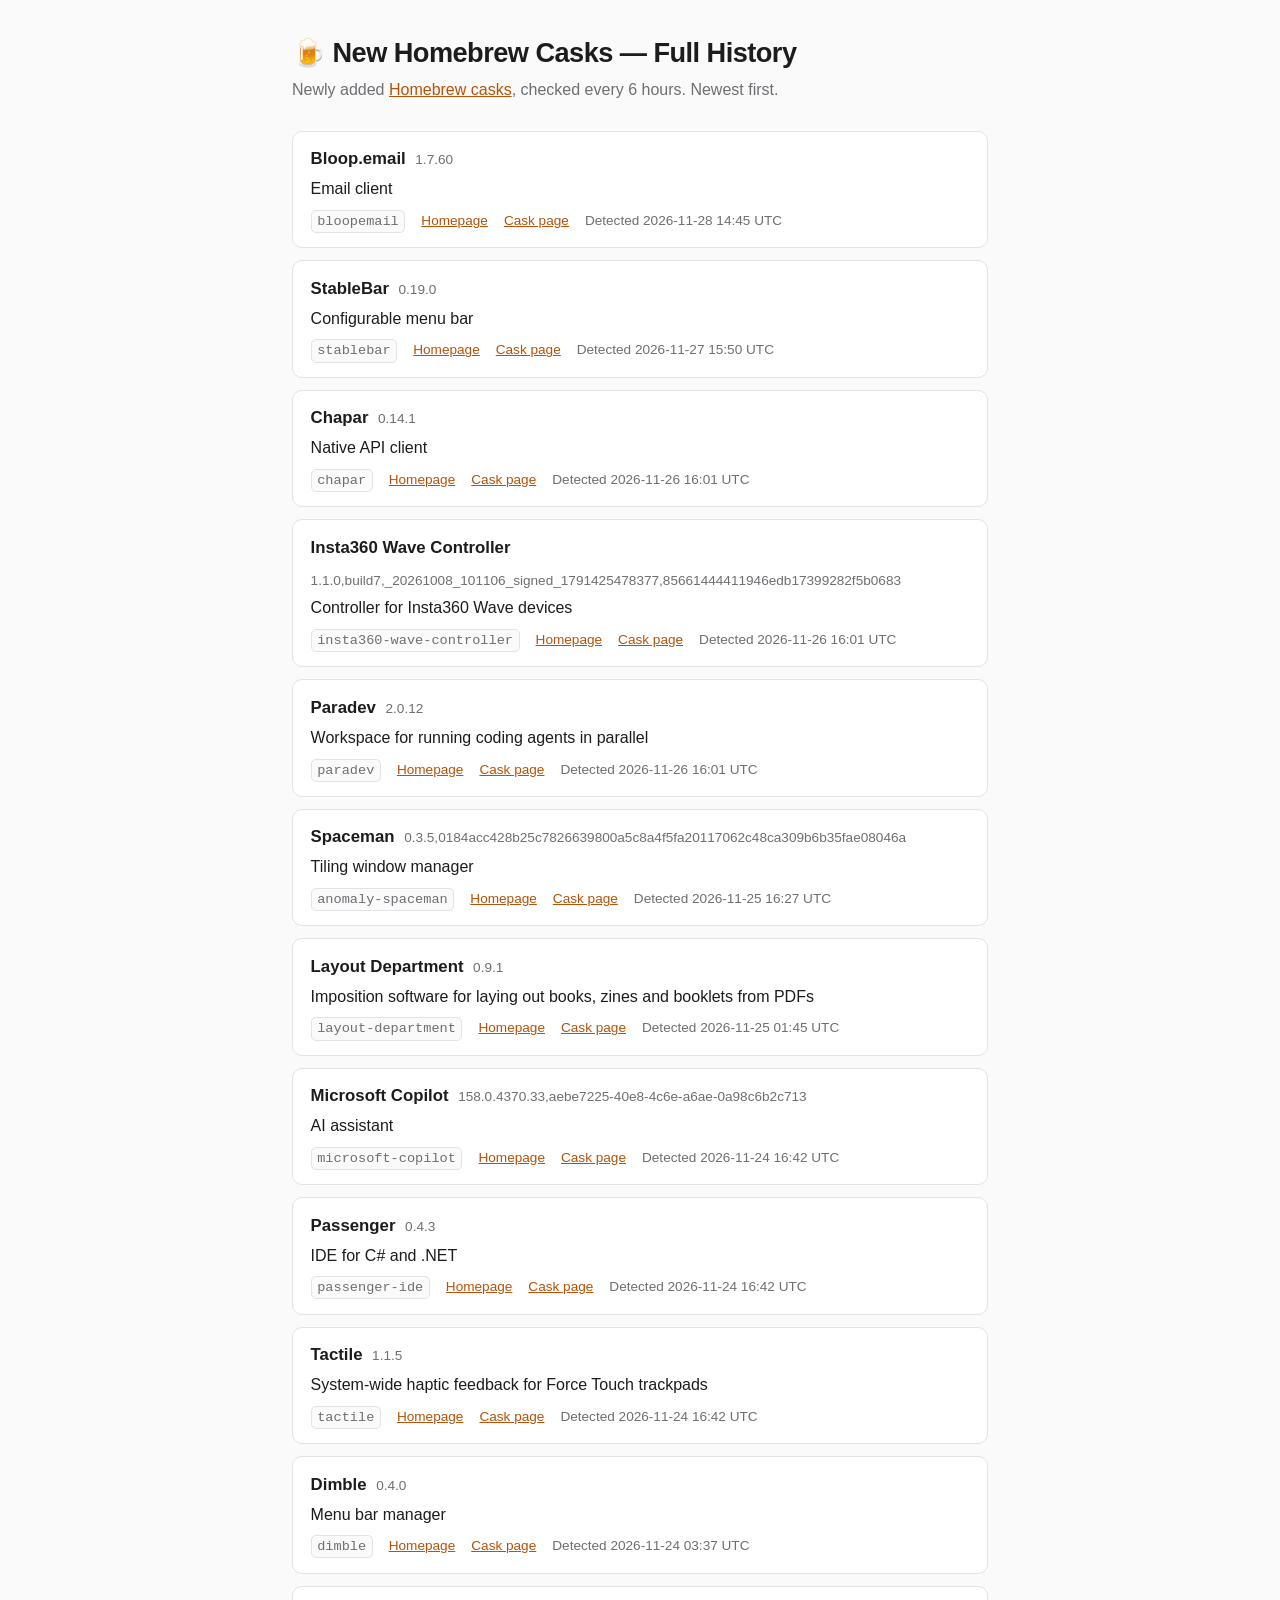
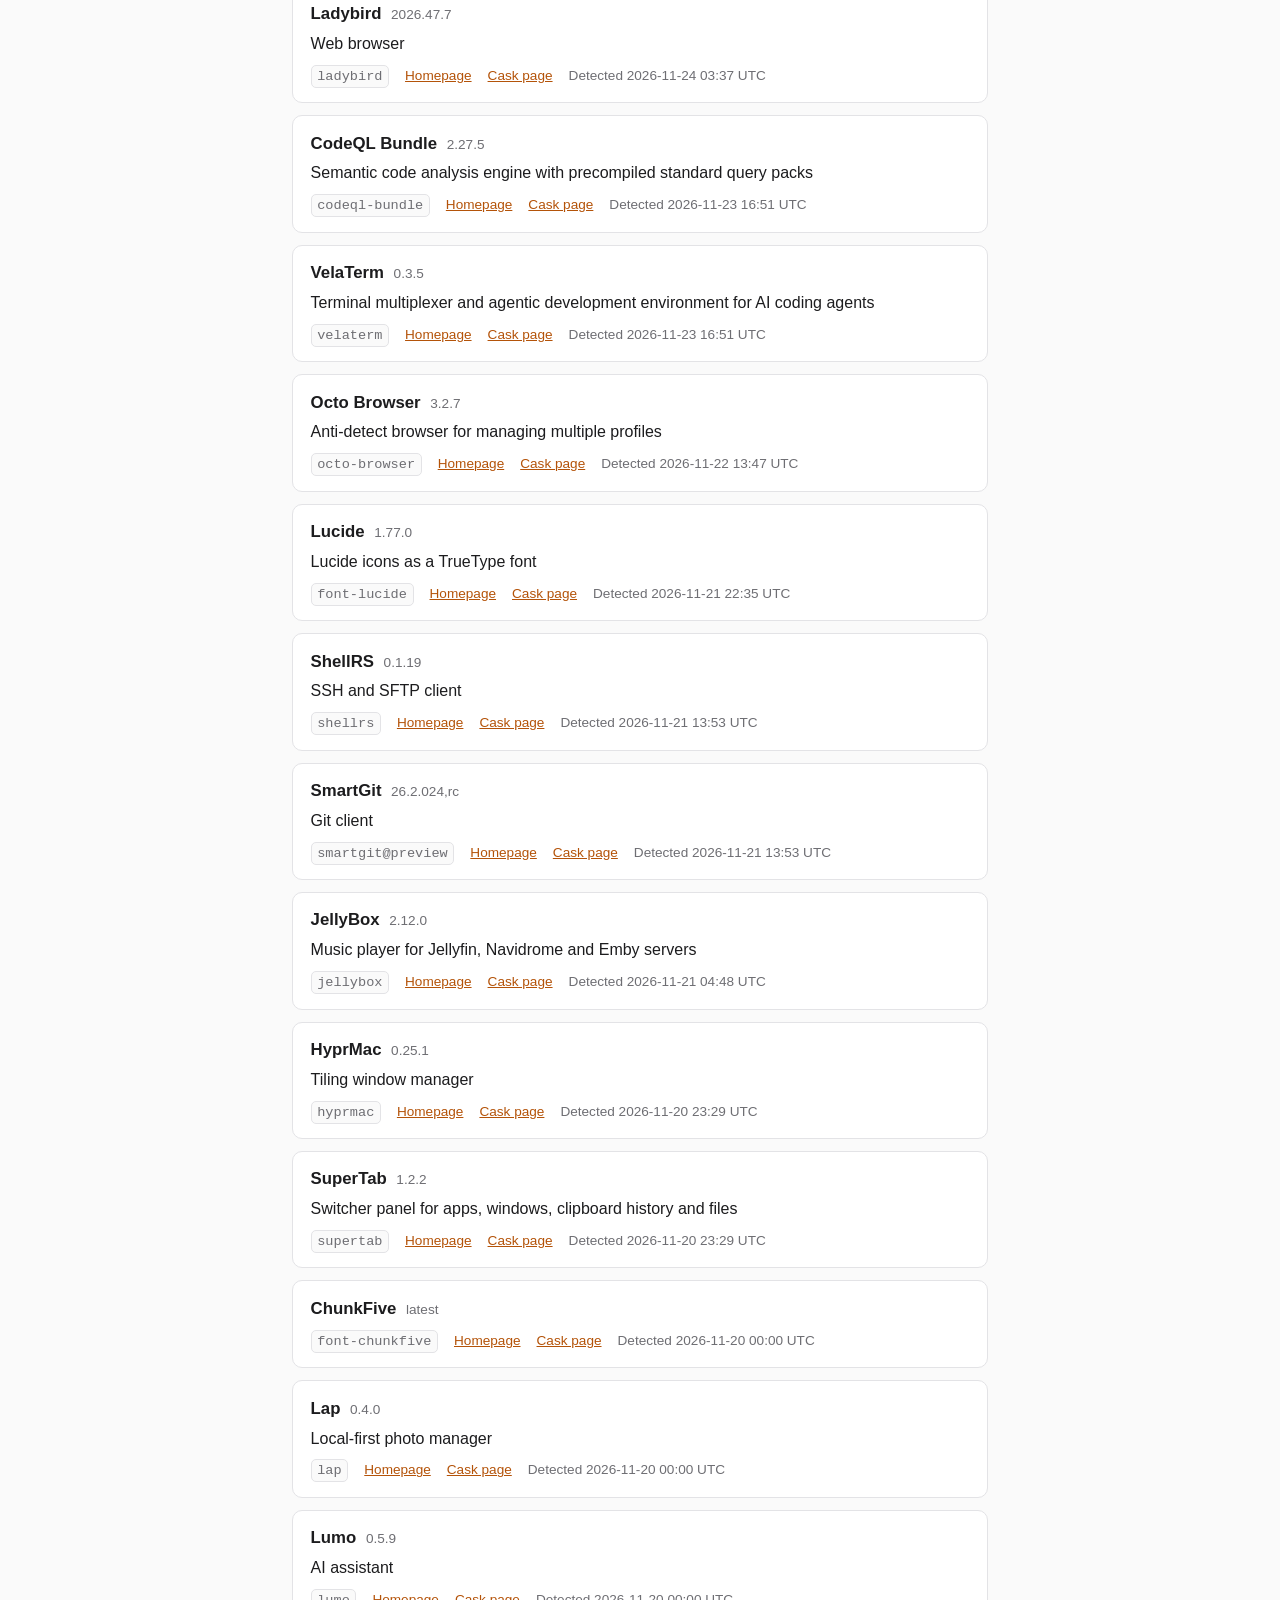
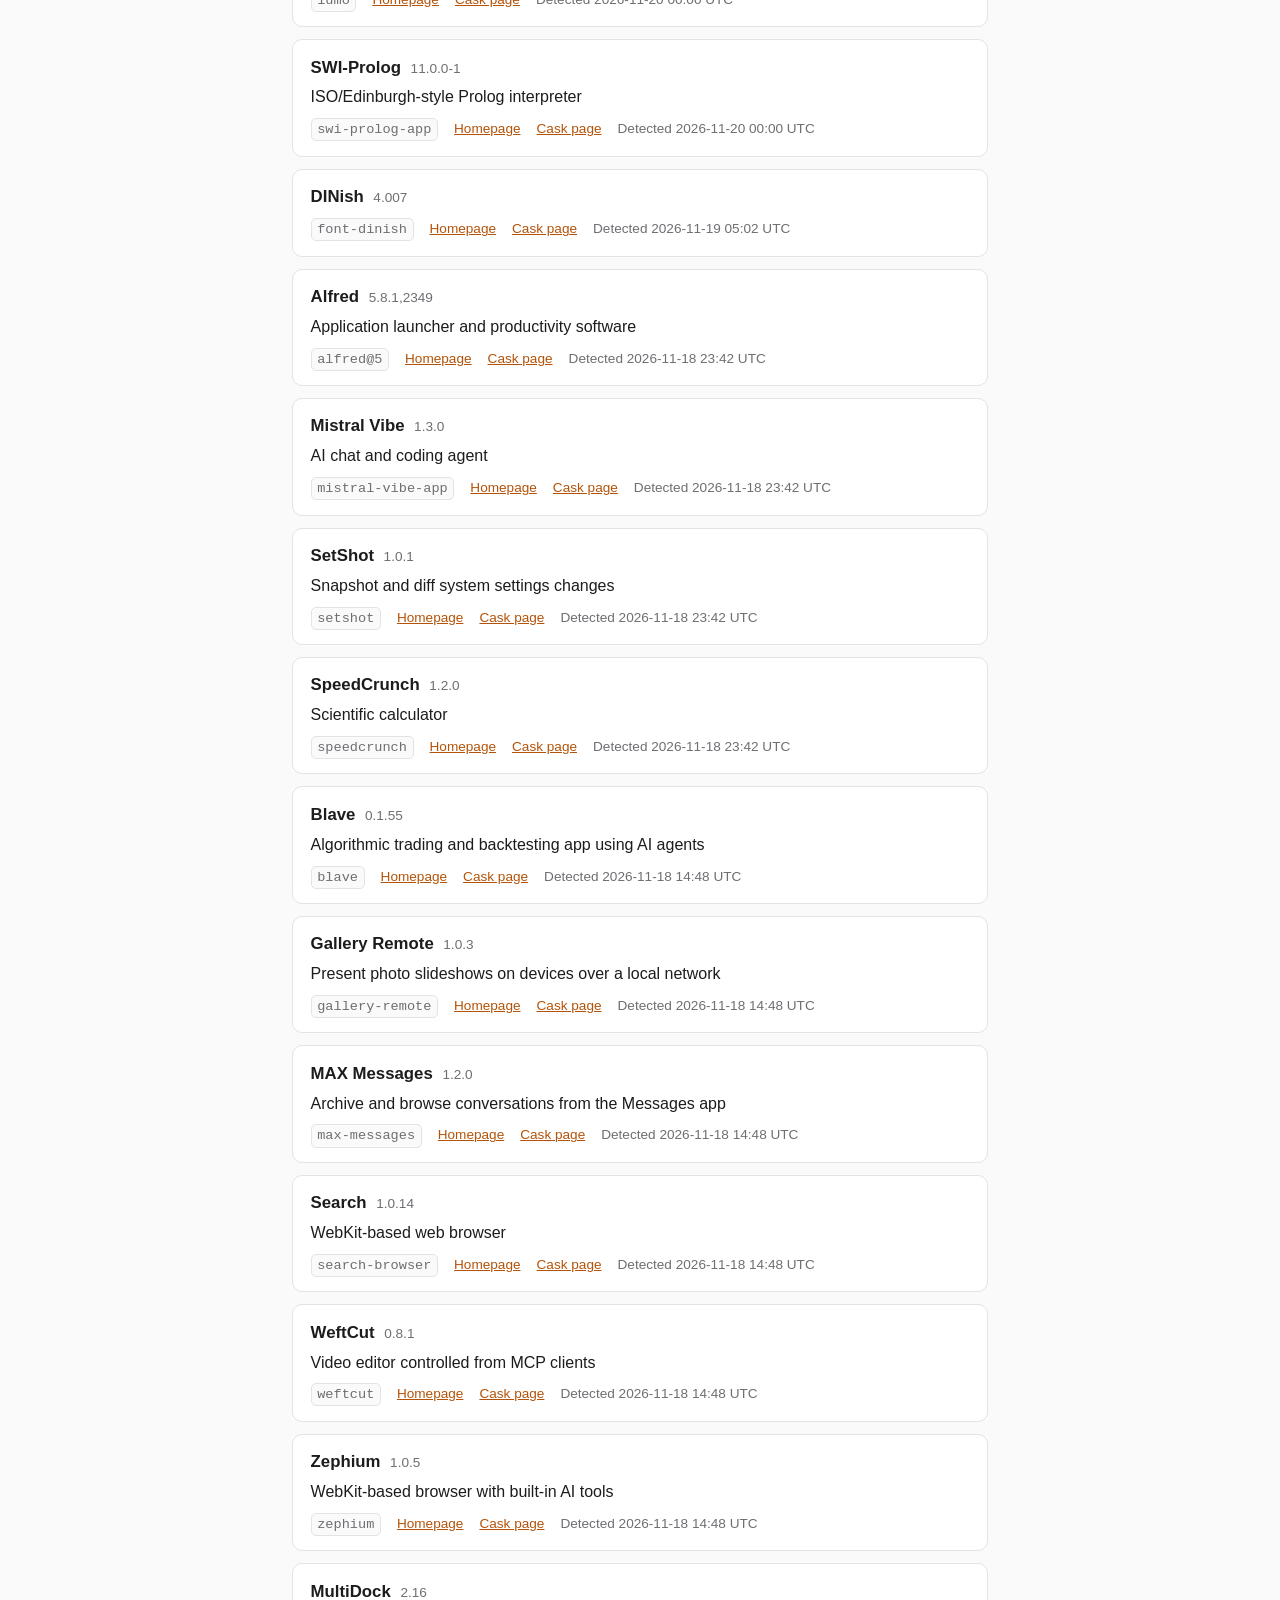
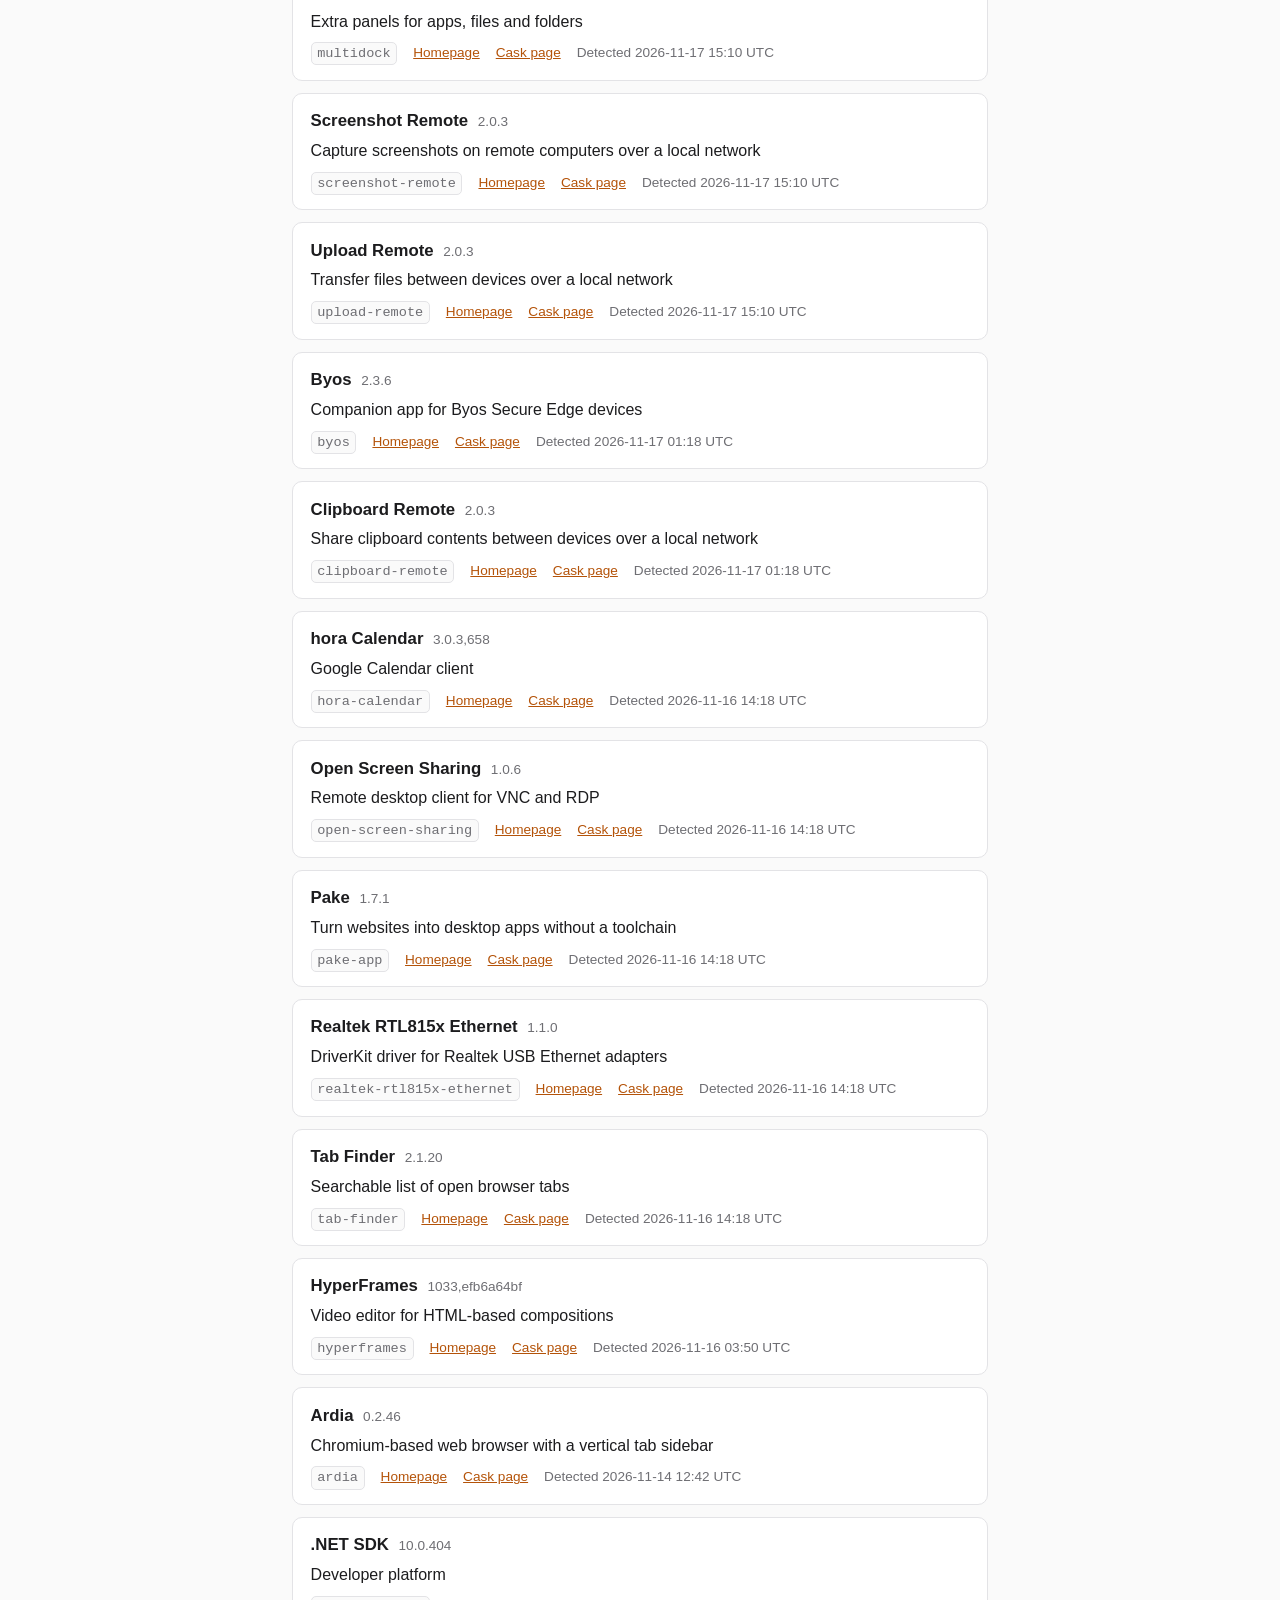
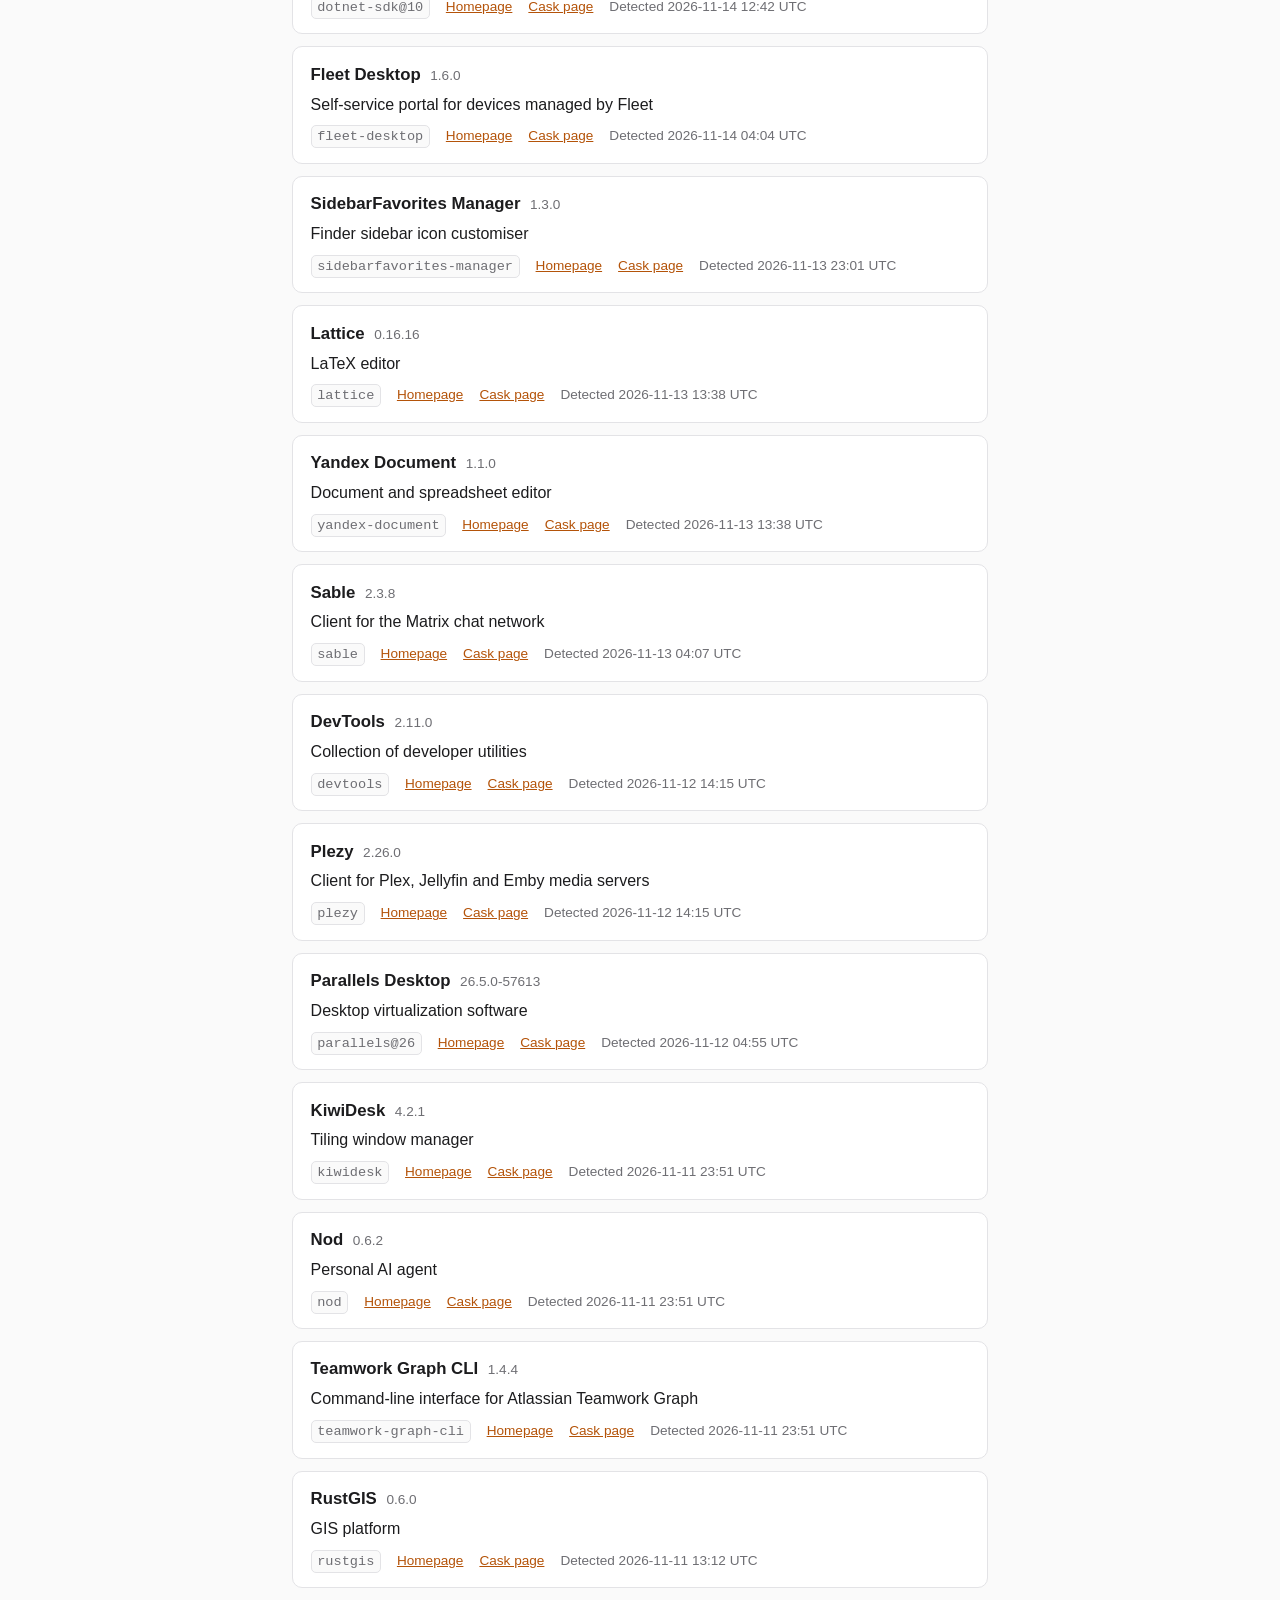
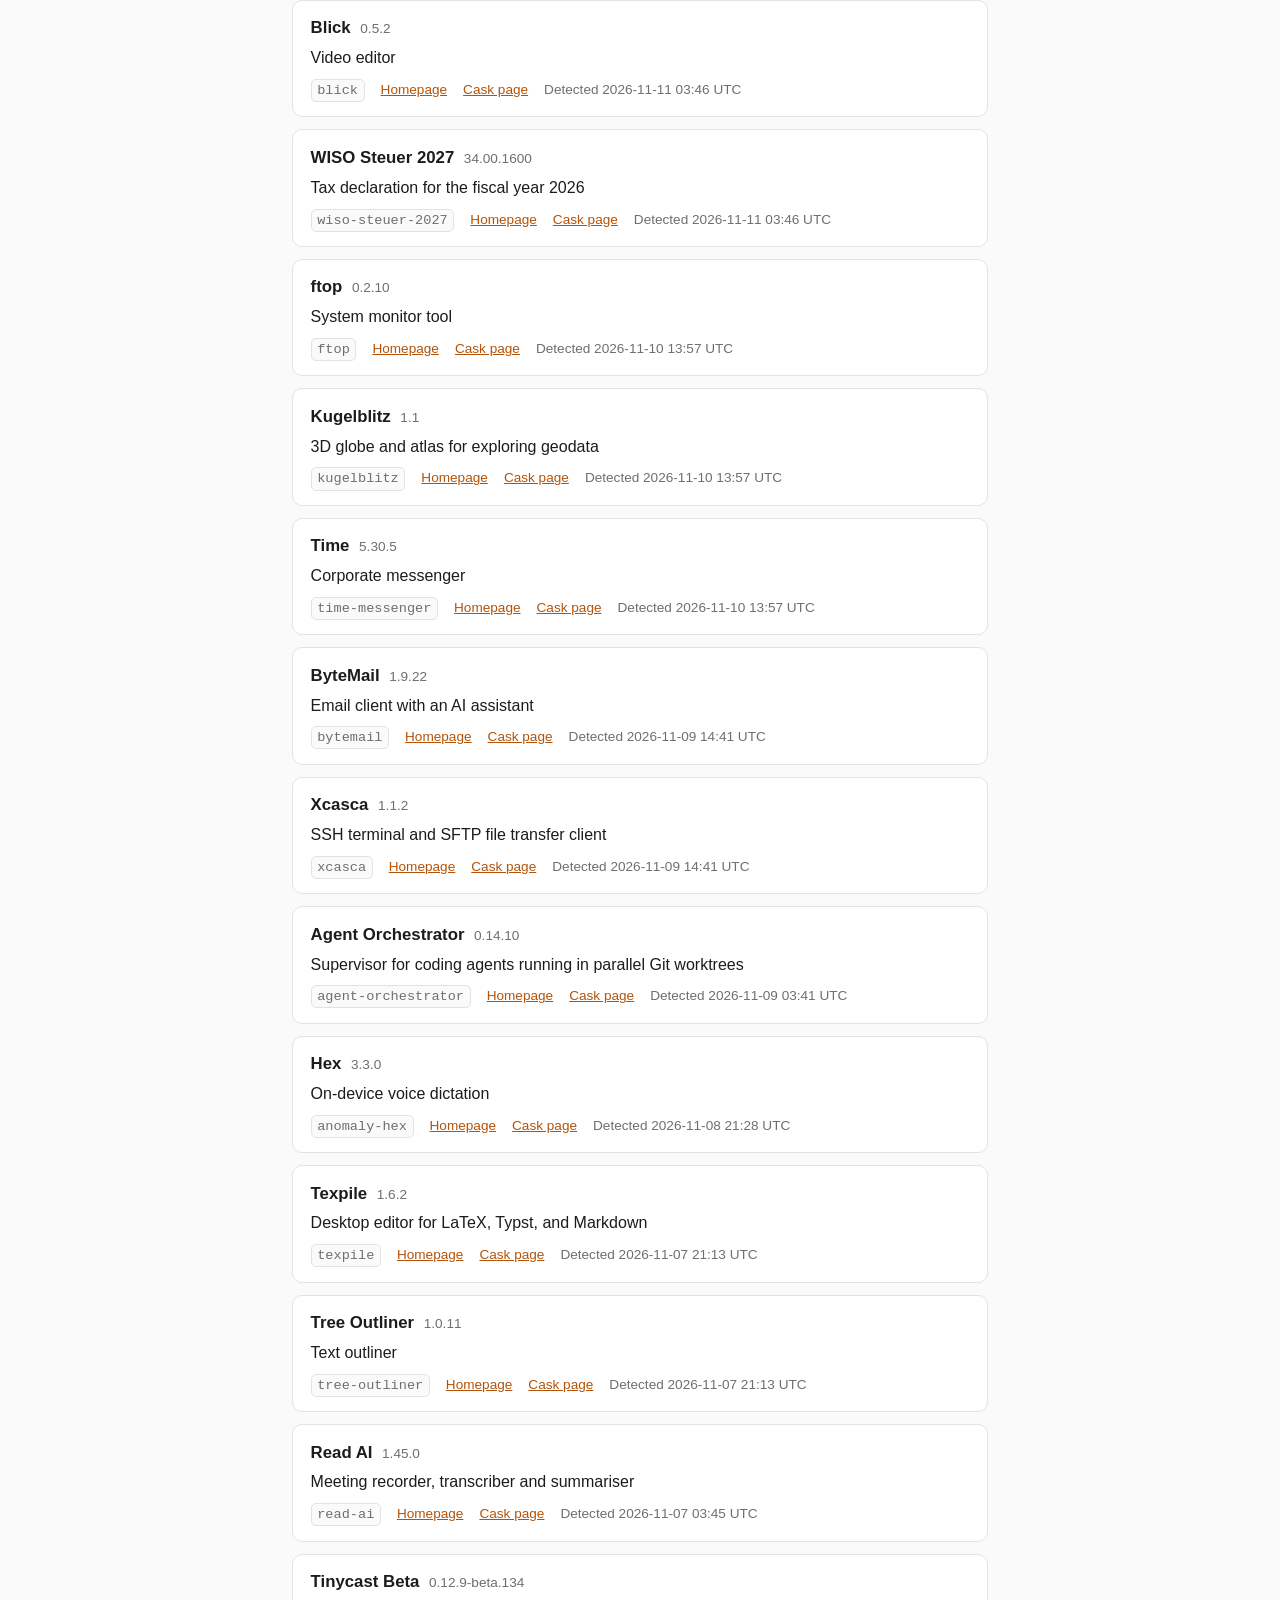
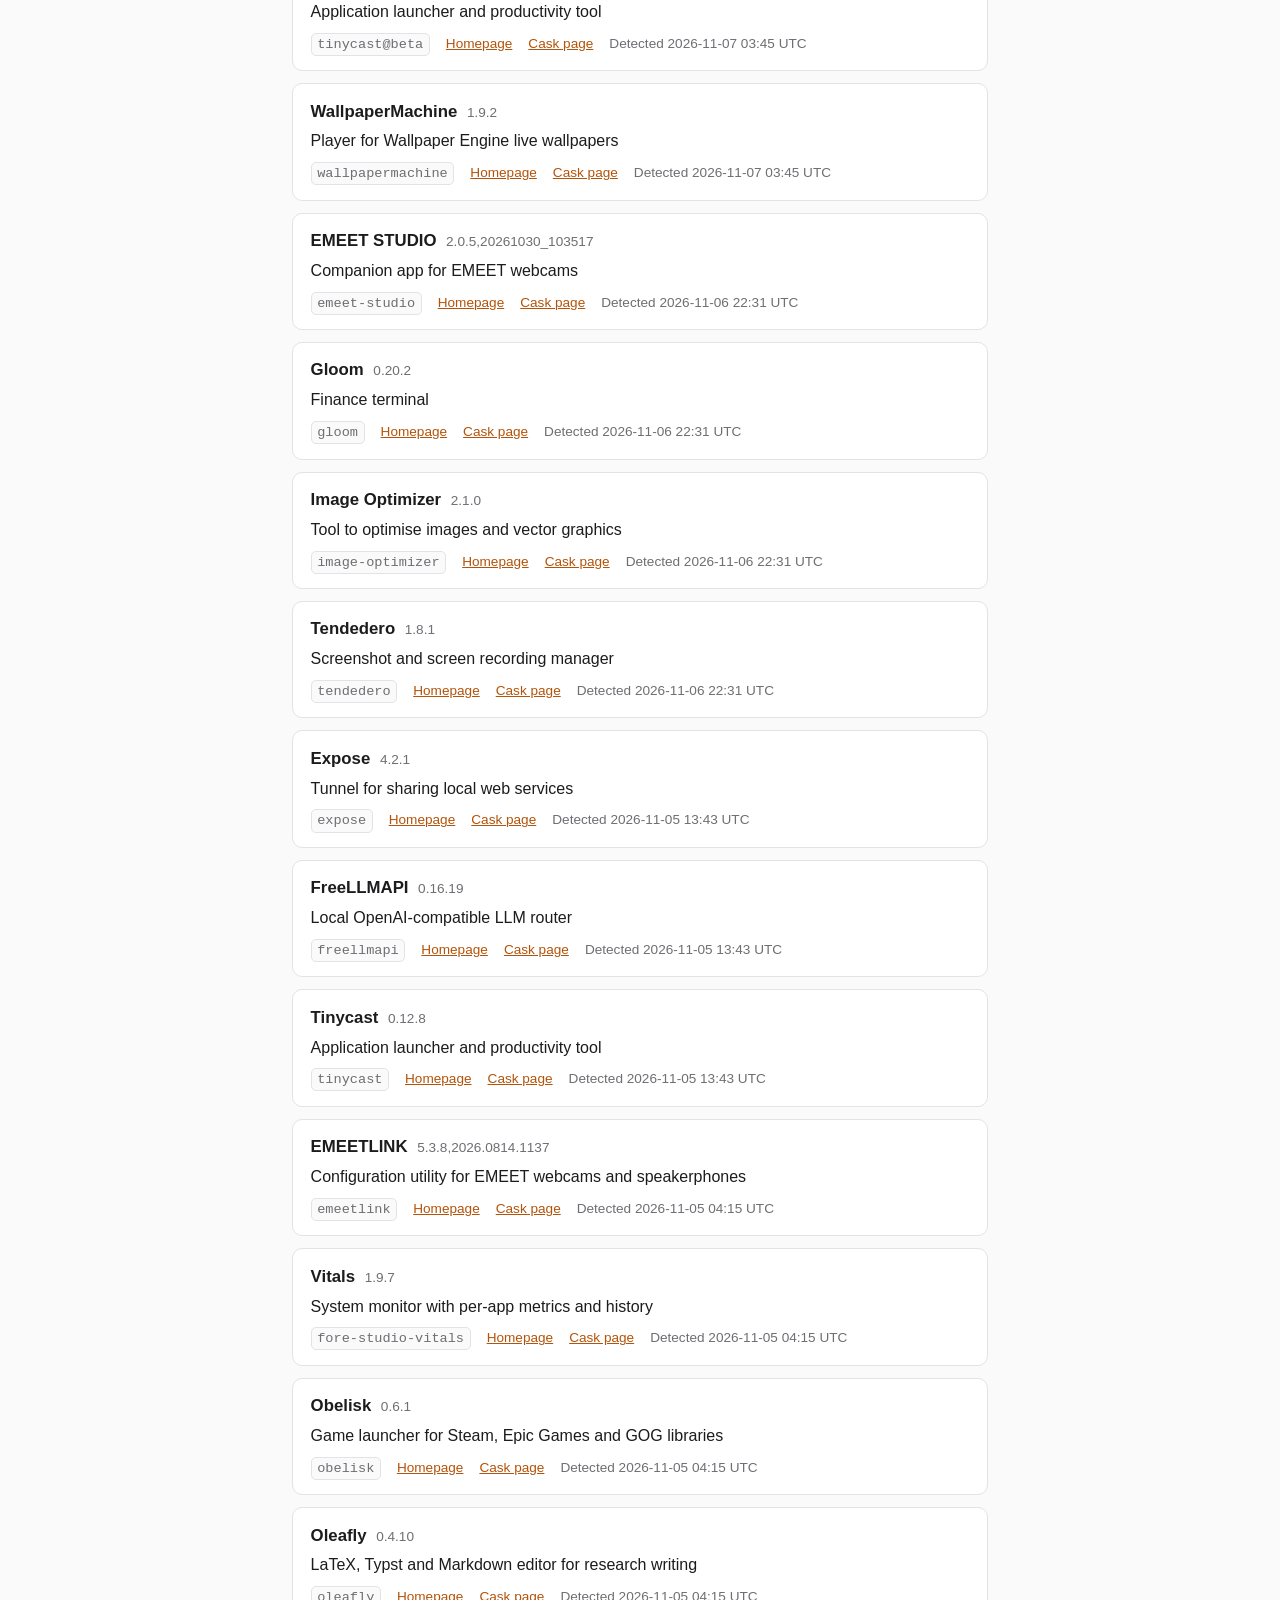
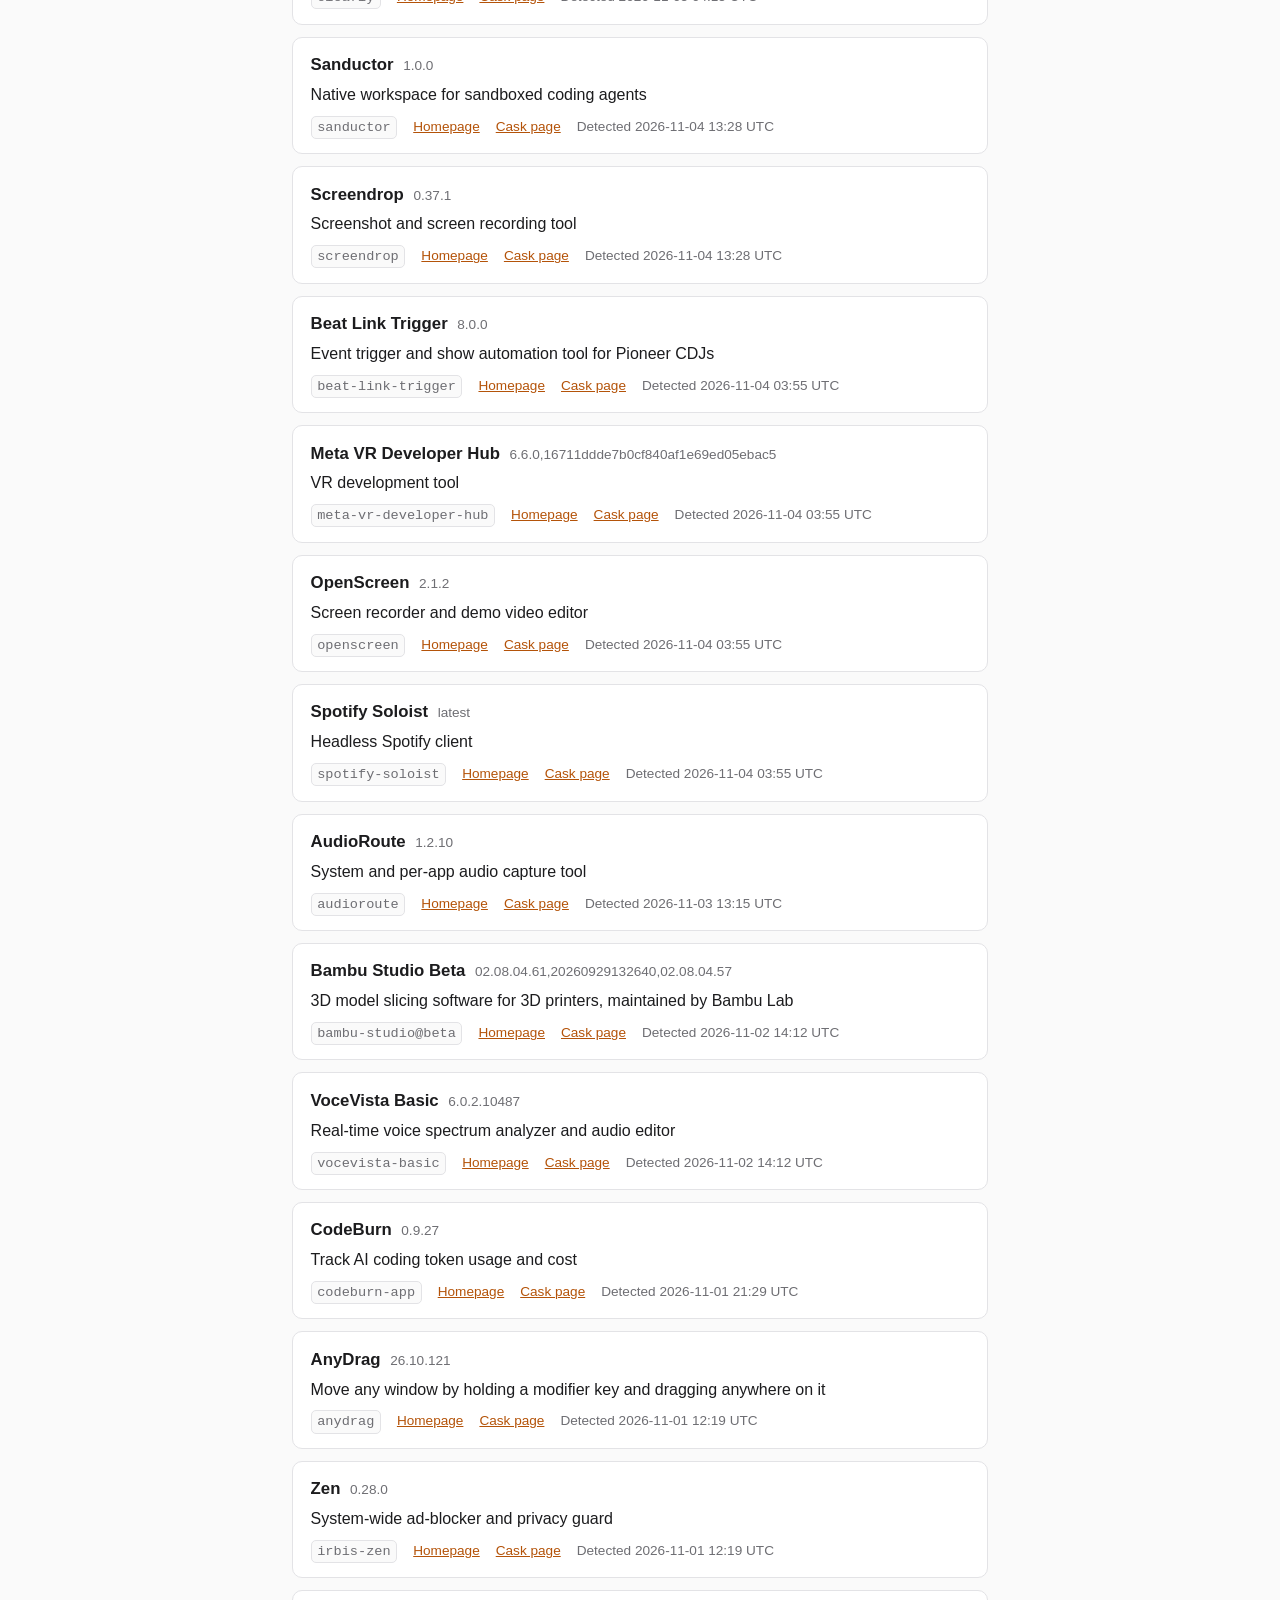
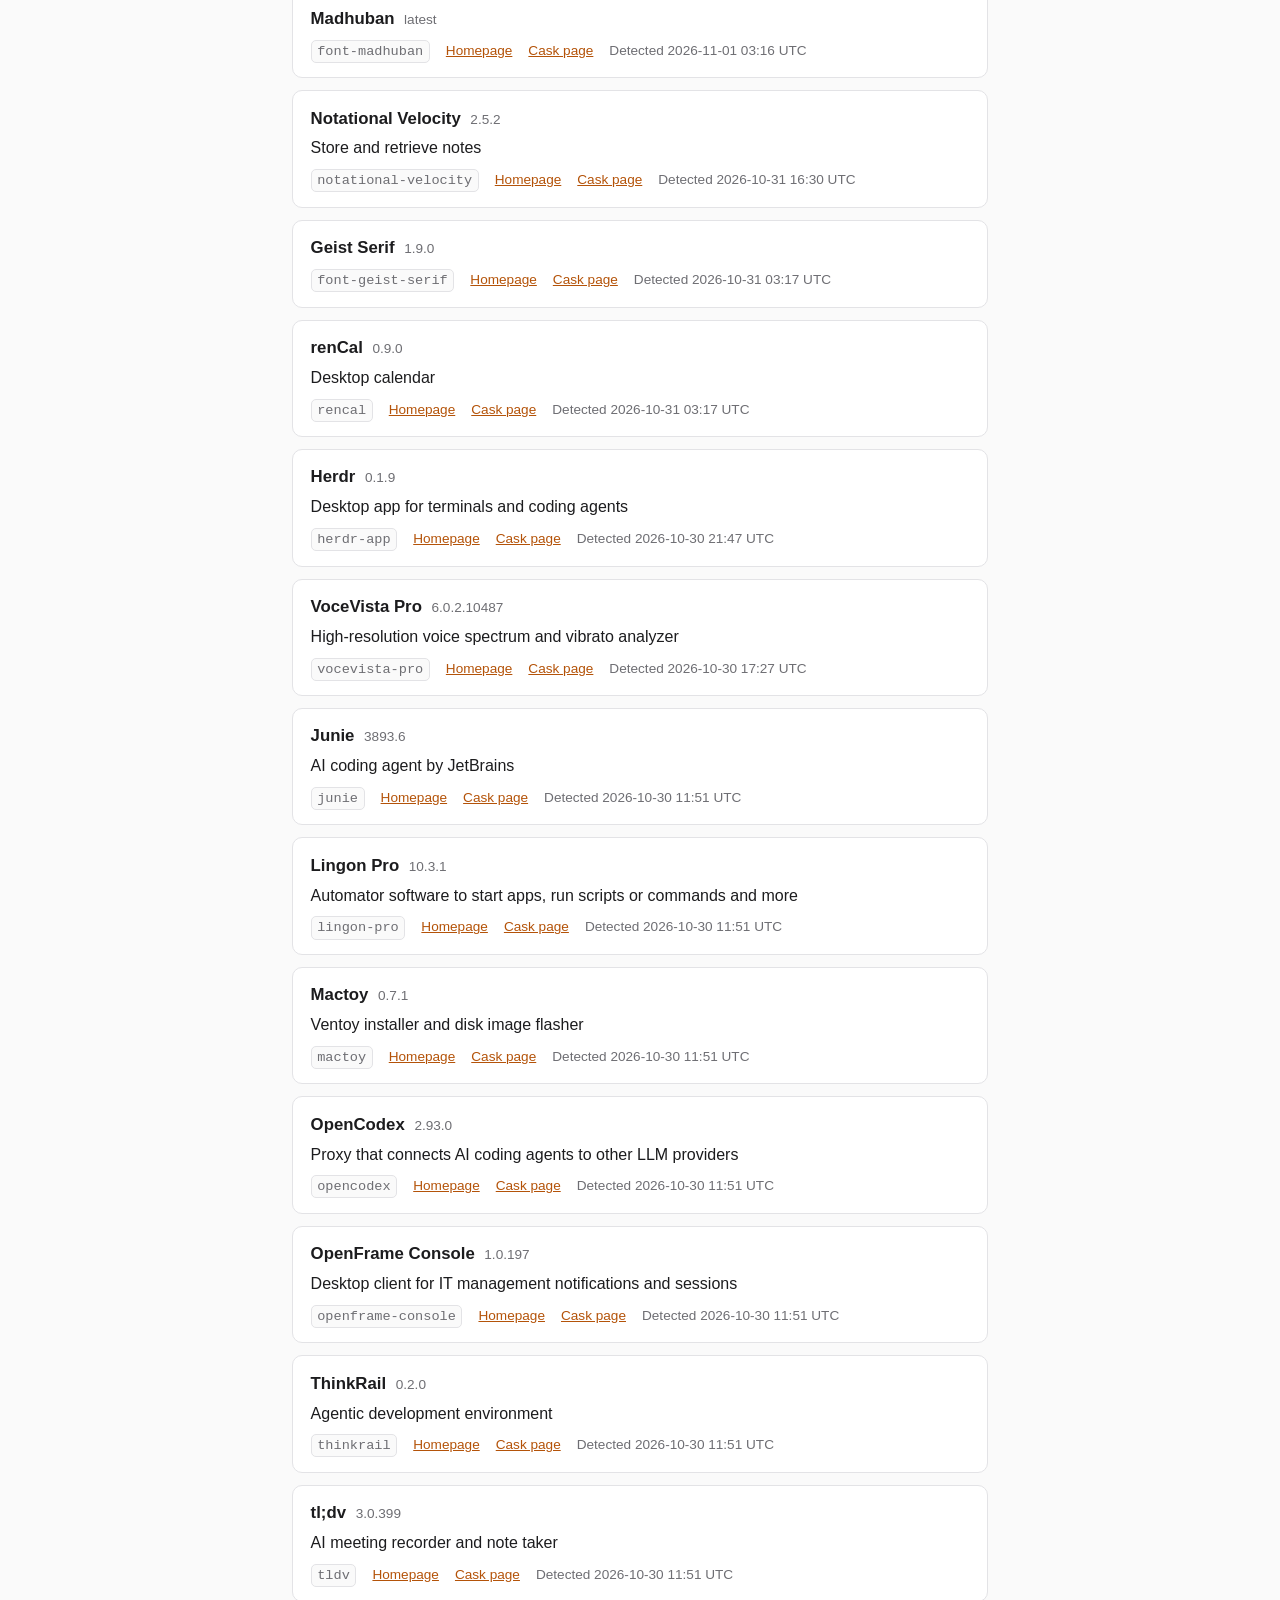
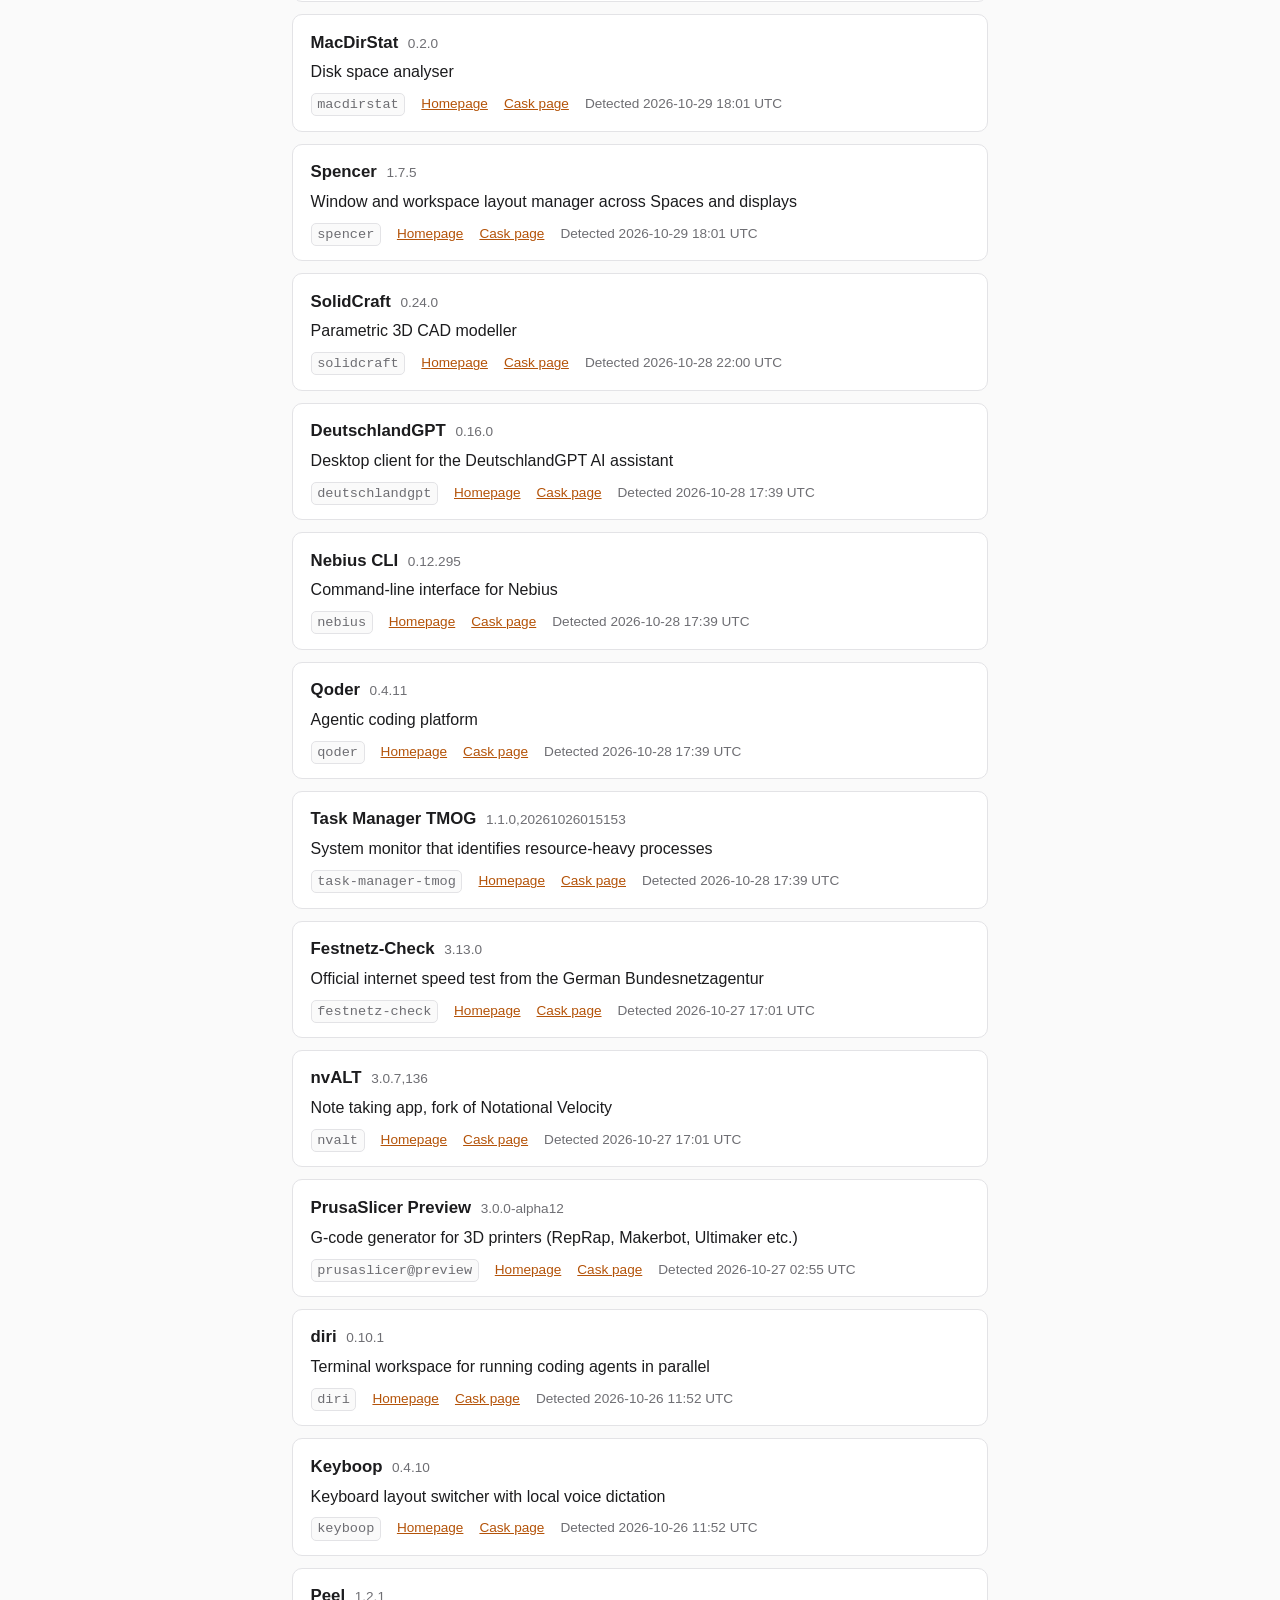
==== commit 744174d0: "Update cask data (2026-11-28T14:45:10Z)" ====
--- a/docs/history.html
+++ b/docs/history.html
@@ -23,6 +23,20 @@
         
         <li class="cask">
           <div class="cask-head">
+            <span class="cask-name">Bloop.email</span>
+            <span class="cask-version">1.7.60</span>
+          </div>
+          <p class="cask-desc">Email client</p>
+          <div class="cask-meta">
+            <code class="cask-token">bloopemail</code>
+            <a href="https://bloop.email/" rel="noopener">Homepage</a>
+            <a href="https://formulae.brew.sh/cask/bloopemail" rel="noopener">Cask page</a>
+            <time datetime="2026-11-28T14:45:10Z">Detected 2026-11-28 14:45 UTC</time>
+          </div>
+        </li>
+        
+        <li class="cask">
+          <div class="cask-head">
             <span class="cask-name">StableBar</span>
             <span class="cask-version">0.19.0</span>
           </div>
@@ -5182,7 +5196,7 @@
       <p><a href="index.html">← Back to recent casks</a></p>
     
     <p>
-      Last updated 2026-11-27 15:50 UTC ·
+      Last updated 2026-11-28 14:45 UTC ·
       <a href="feed.xml">RSS feed</a> ·
       Data from the <a href="https://formulae.brew.sh/">Homebrew formulae API</a>
     </p>
